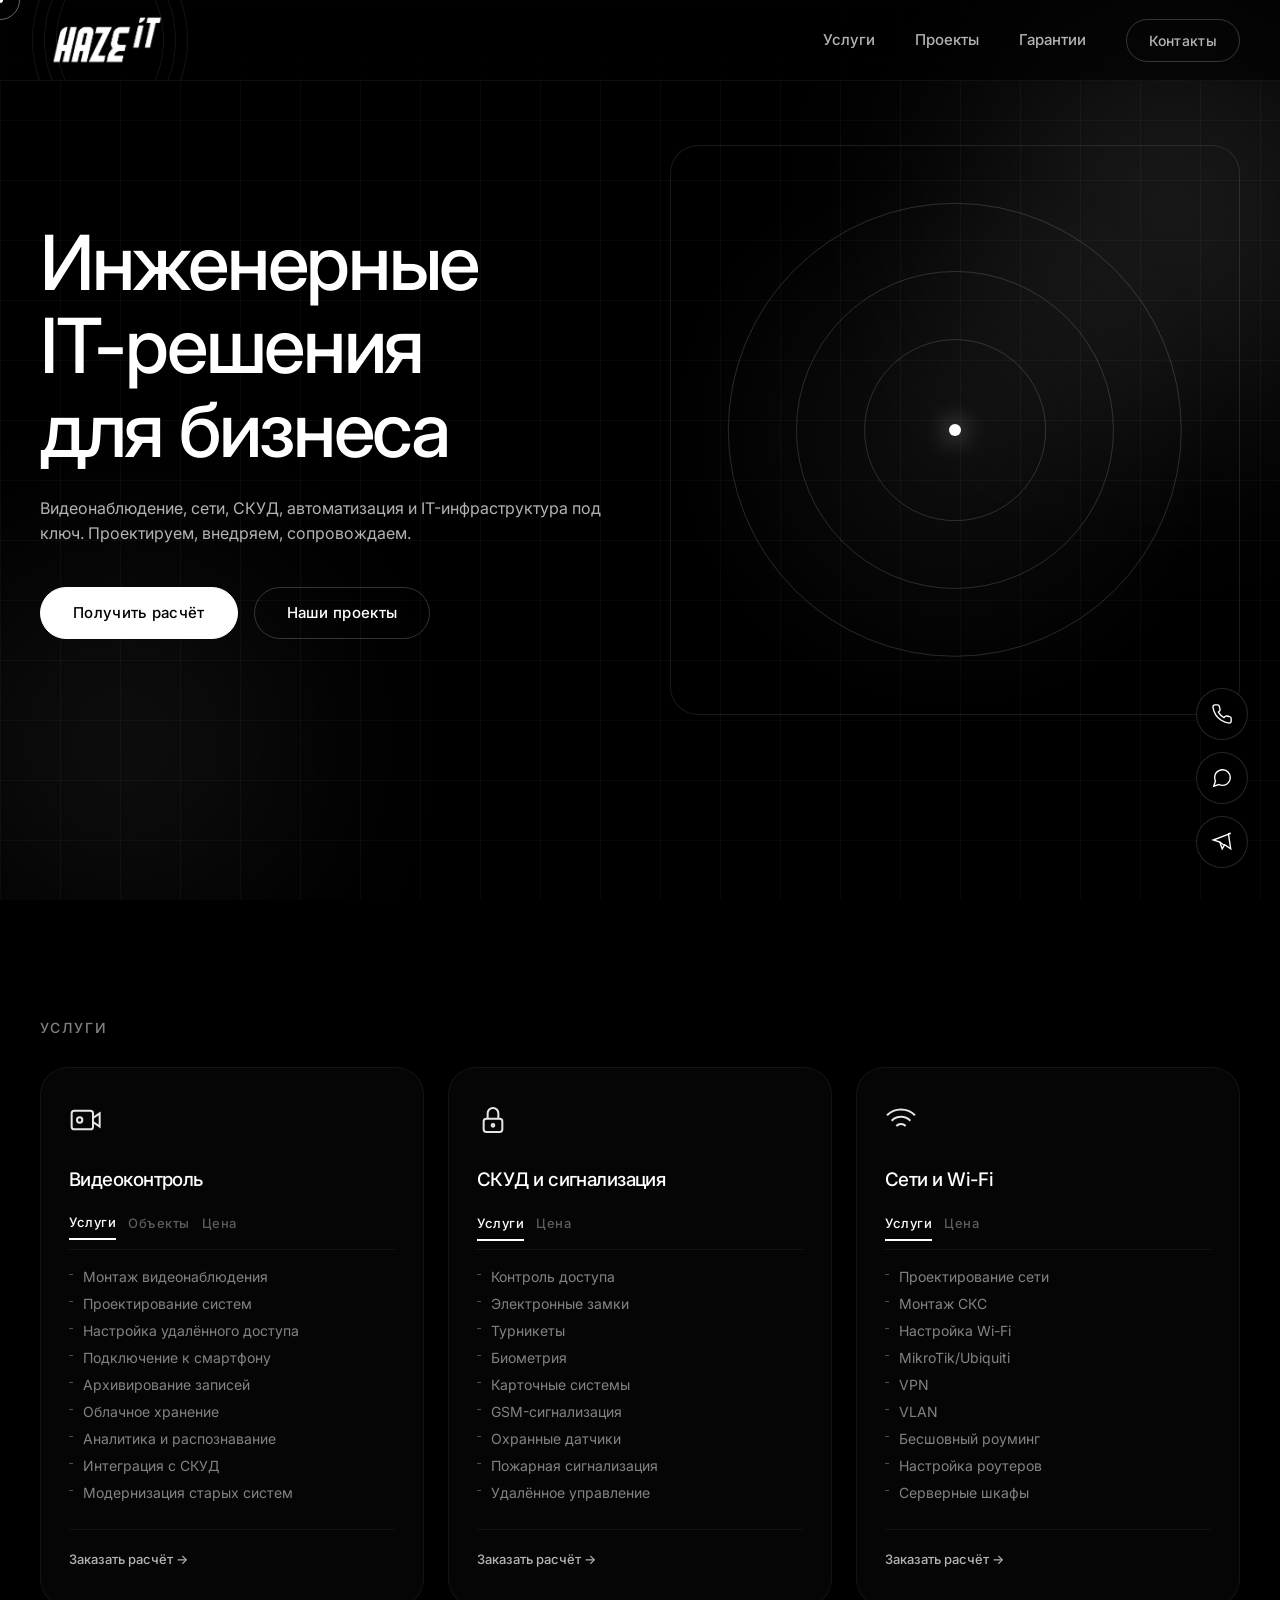
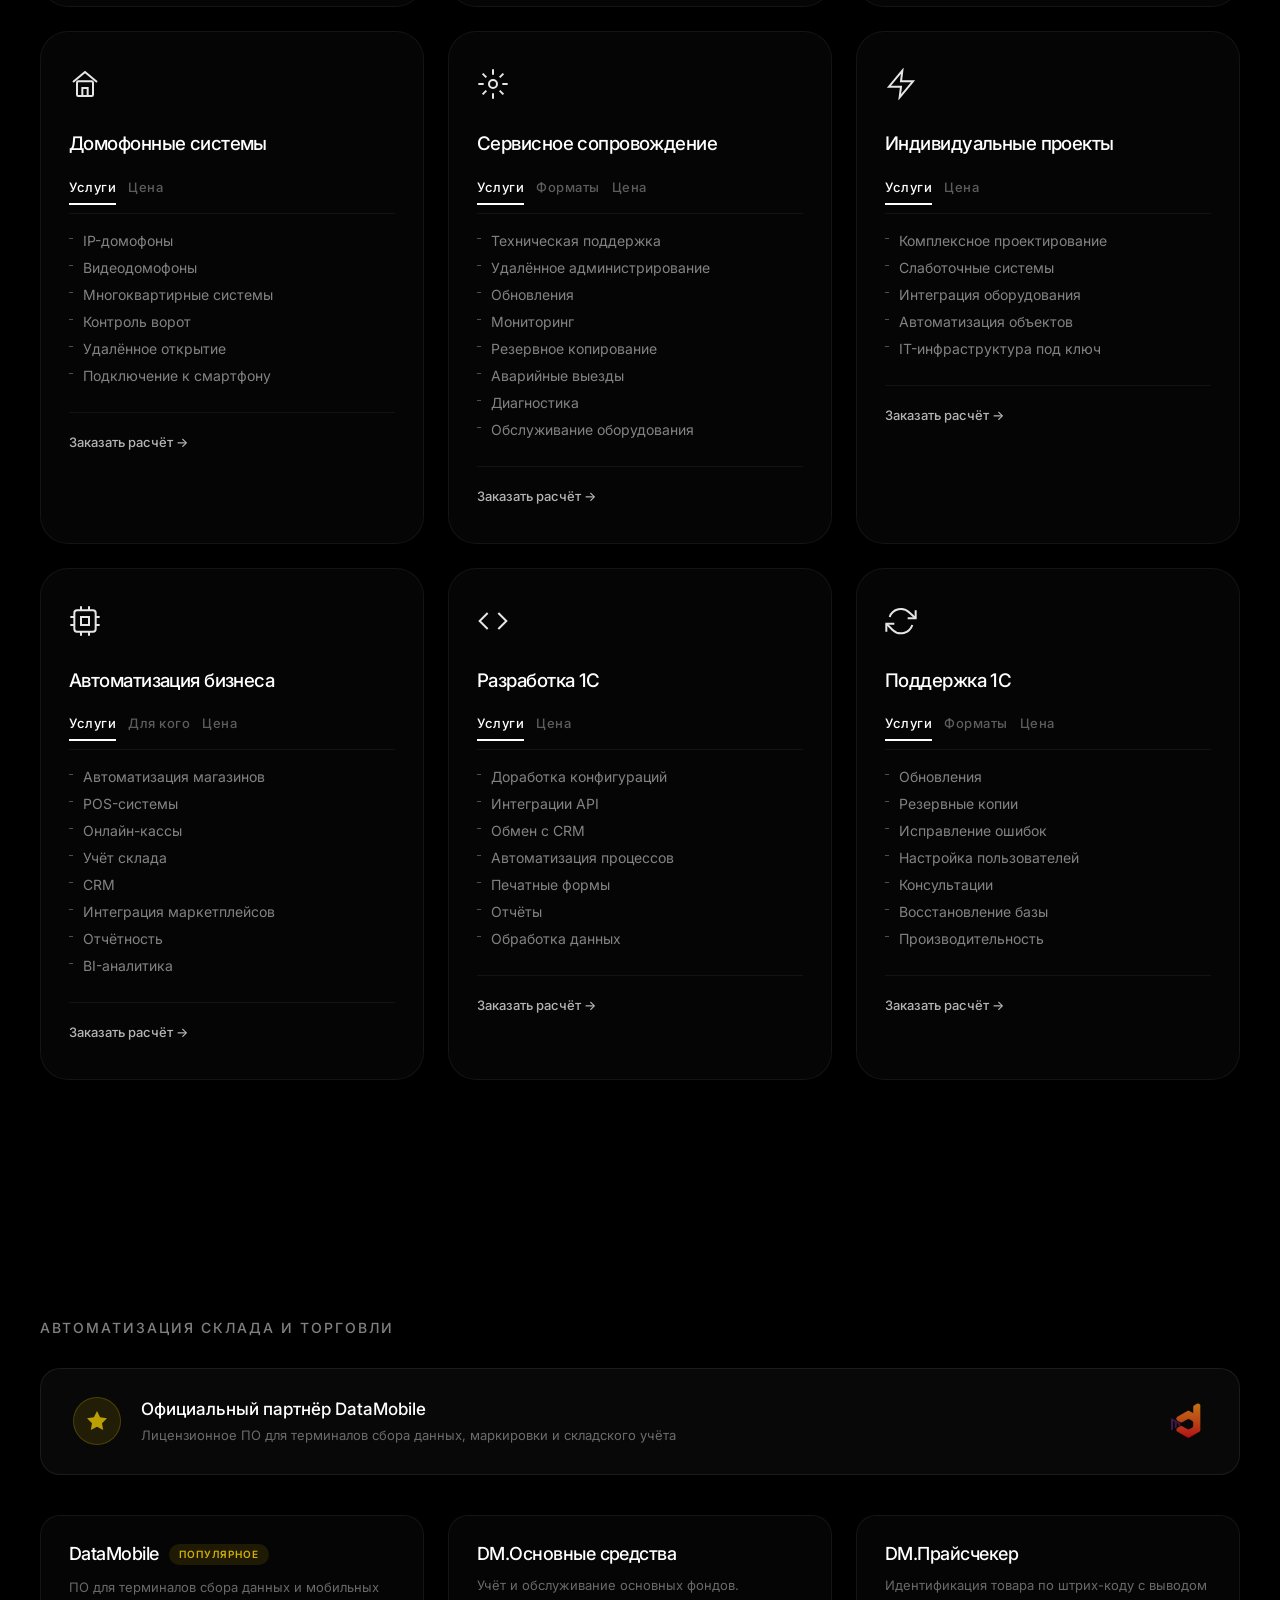
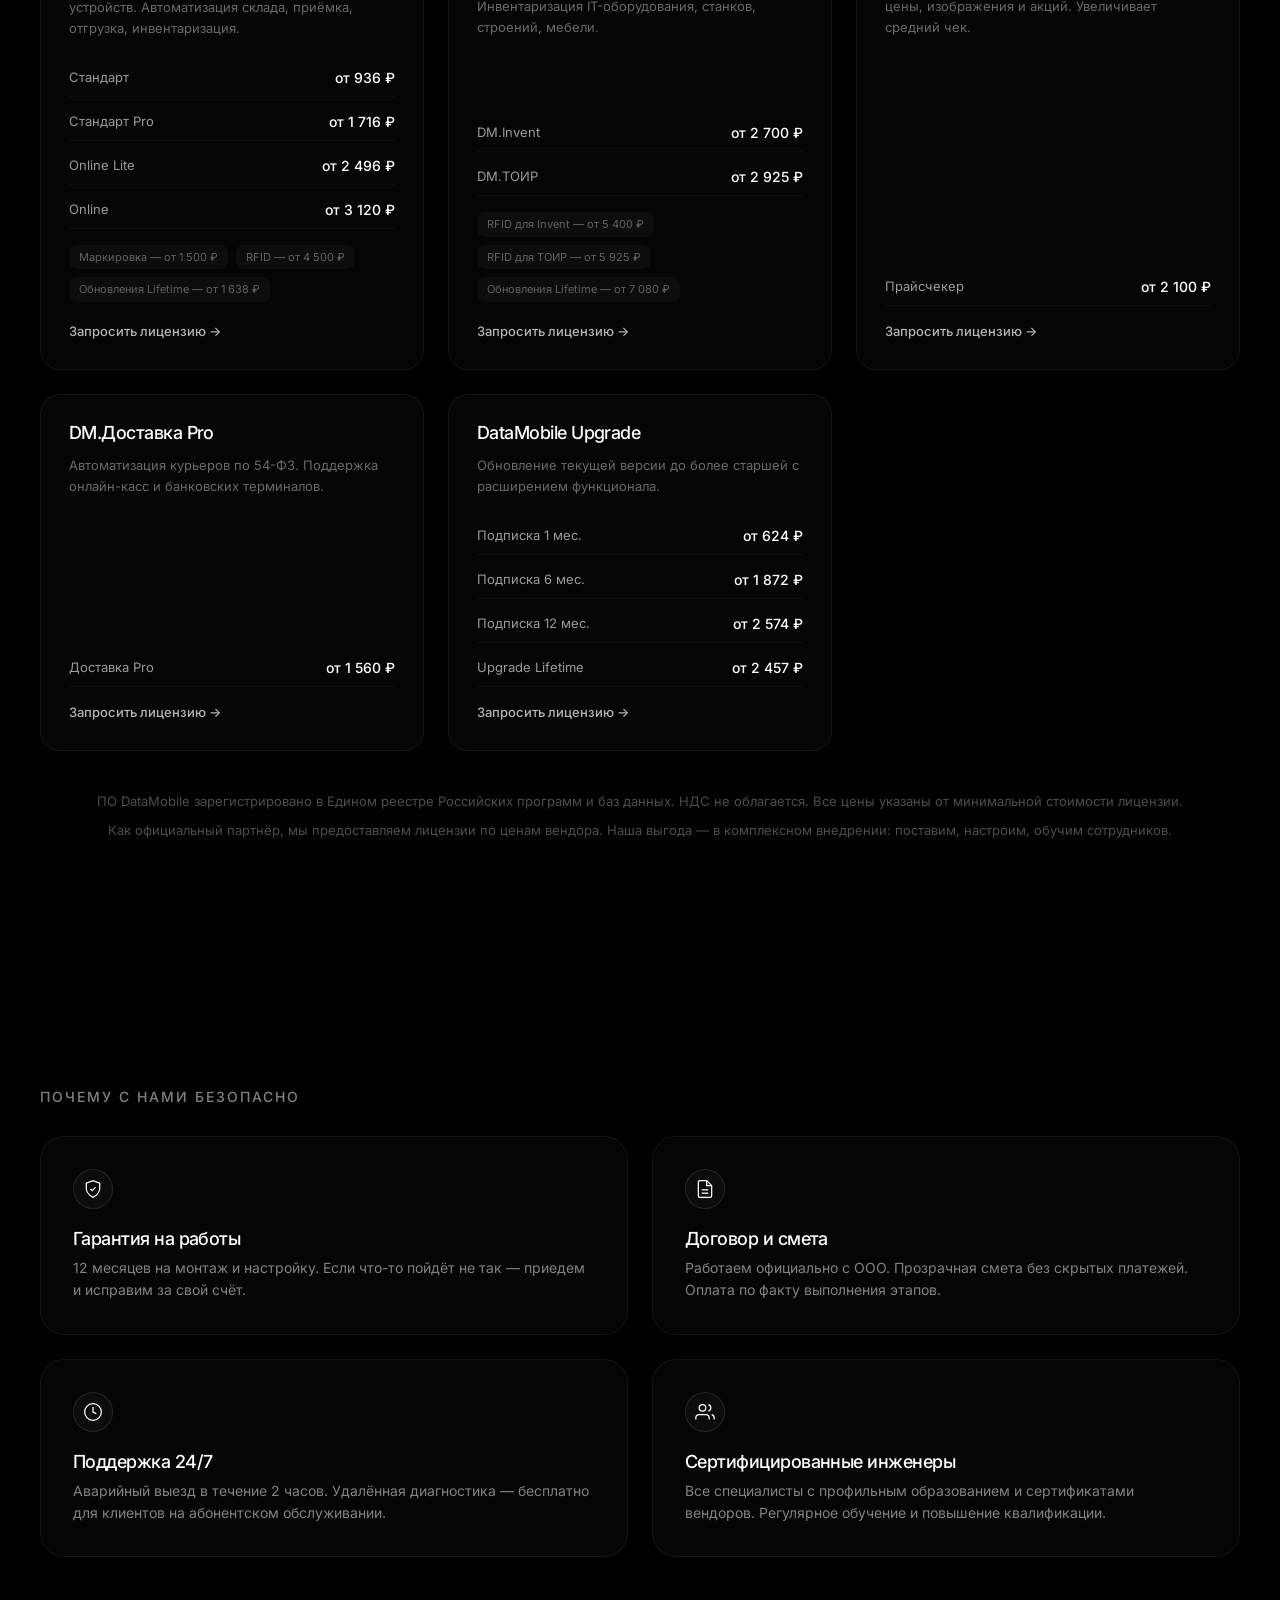
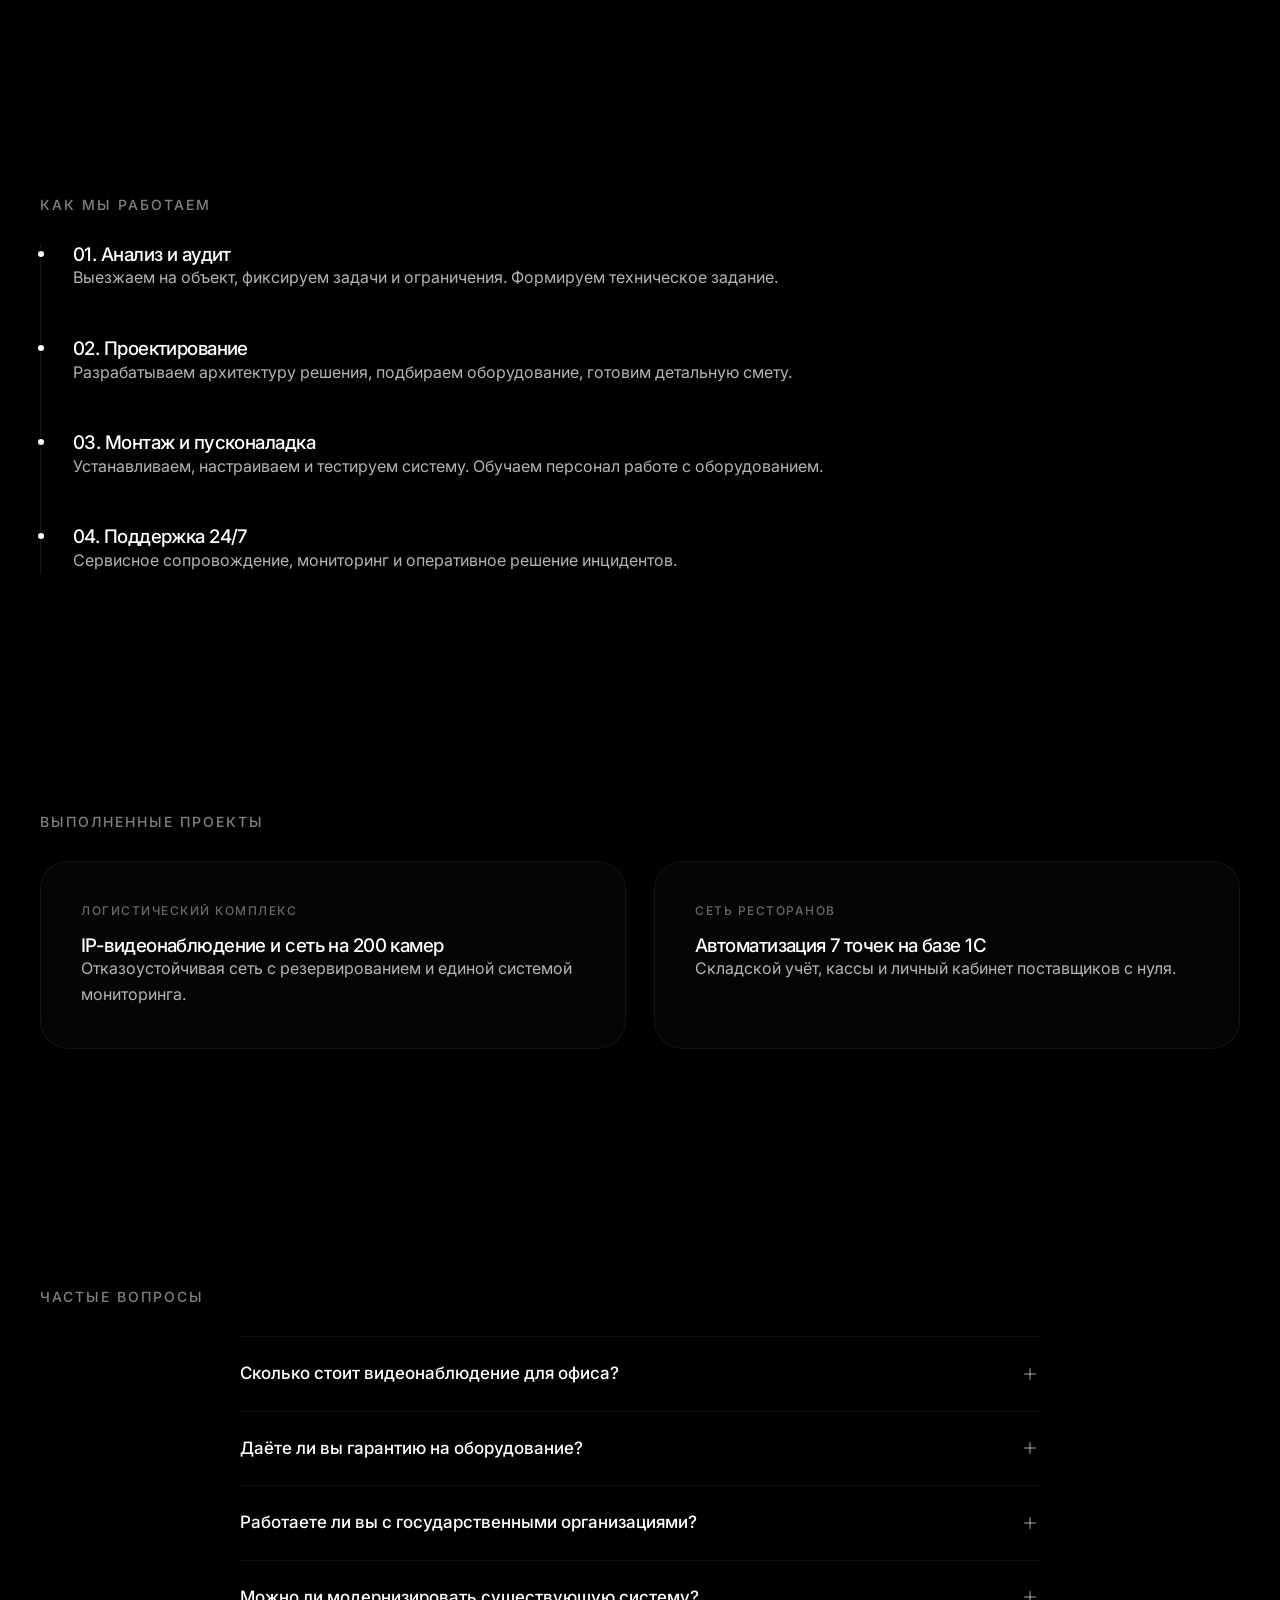
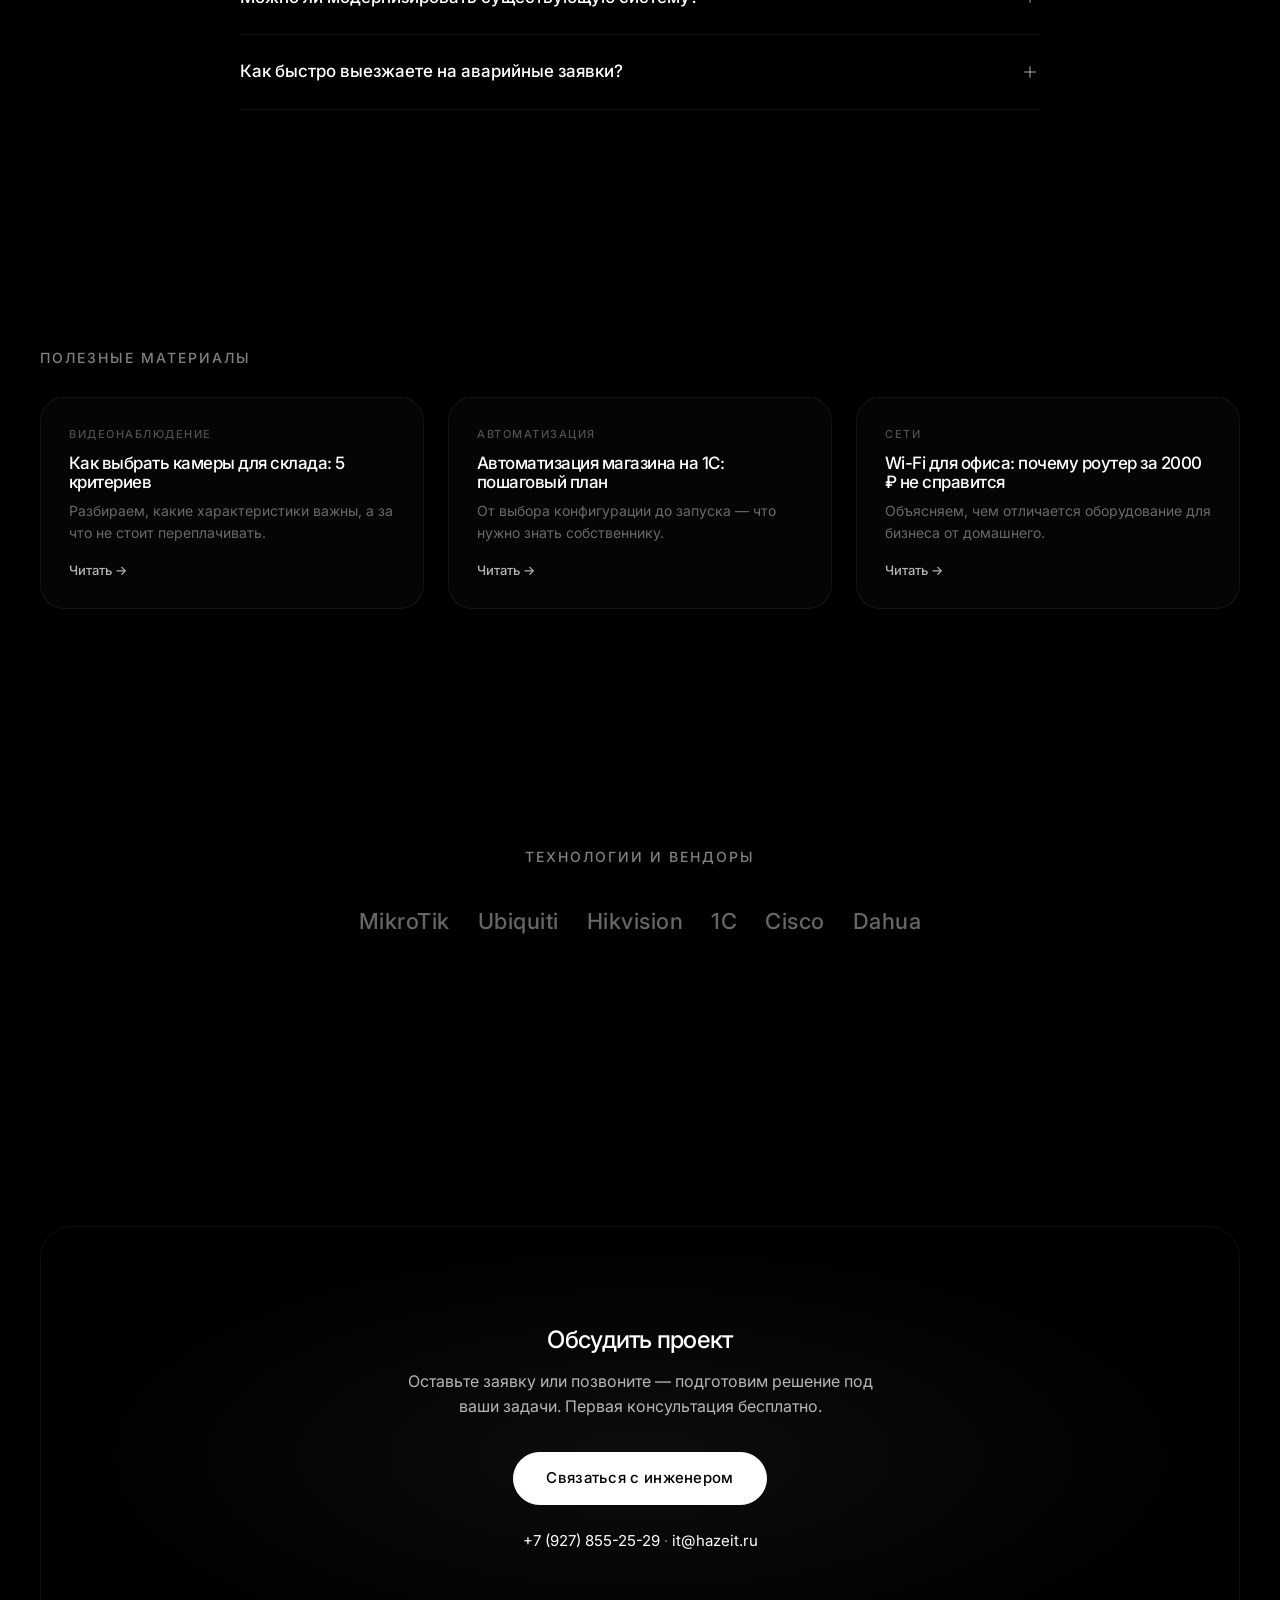
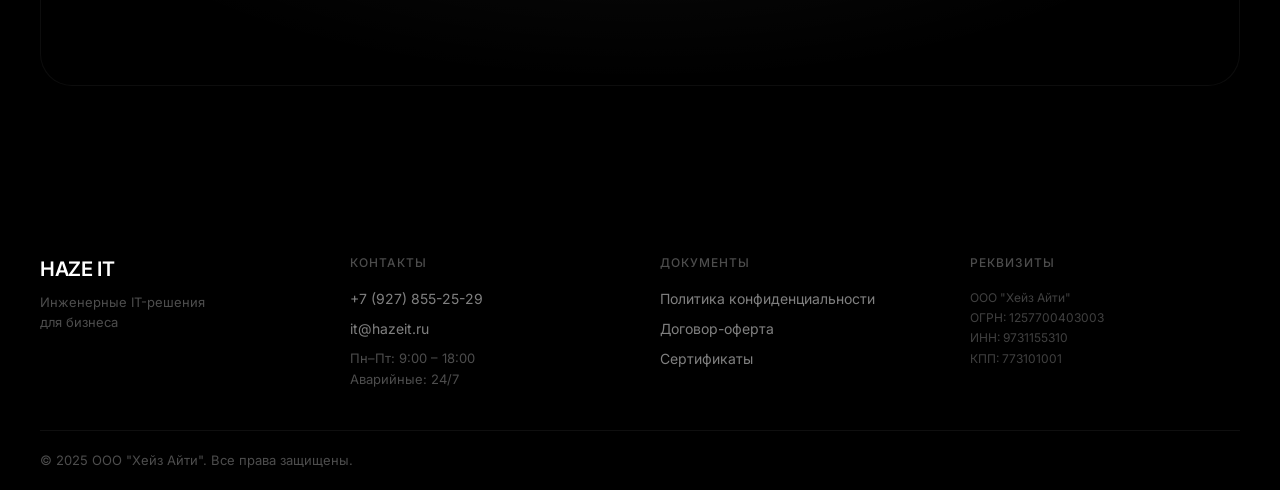
==== index.html @ 53d282c9 "Add files via upload" ====
<!DOCTYPE html>
<html lang="ru">
<head>
  <meta charset="UTF-8">
  <meta name="viewport" content="width=device-width, initial-scale=1.0, viewport-fit=cover">
  <title>HAZE IT — Инженерные IT-решения для бизнеса</title>
  <meta name="description" content="Проектирование, монтаж и обслуживание IT-инфраструктуры. Видеонаблюдение, сети, СКУД, автоматизация и 1С для бизнеса. Работаем официально с ООО.">
  
  <link rel="icon" type="image/png" href="favicon.png">
  <link rel="apple-touch-icon" href="favicon.png">
  
  <link rel="preconnect" href="https://fonts.googleapis.com">
  <link rel="preconnect" href="https://fonts.gstatic.com" crossorigin>
  <link href="https://fonts.googleapis.com/css2?family=Inter:opsz,wght@14..32,400..600&display=swap" rel="stylesheet">
  
  <link rel="stylesheet" href="css/style.css">
</head>
<body>

<div class="cursor-dot" aria-hidden="true"></div>
<div class="cursor-outline" aria-hidden="true"></div>

<div class="bg-animation" aria-hidden="true">
  <div class="bg-grid"></div>
  <div class="bg-orb bg-orb-1"></div>
  <div class="bg-orb bg-orb-2"></div>
</div>

<header class="header">
  <div class="container header-inner">
    <a href="/" class="logo-container" aria-label="HAZE IT — на главную">

        <div class="logo-ring r1"></div>
        <div class="logo-ring r2"></div>
        <div class="logo-ring r3"></div>

        <div class="logo-scan"></div>

        <img src="logo.png" alt="HAZE IT" class="logo-image">

    </a>
    
    <button class="burger-btn" id="burgerBtn" aria-label="Меню" aria-expanded="false">
      <span class="burger-line"></span>
      <span class="burger-line"></span>
      <span class="burger-line"></span>
    </button>
    
    <nav class="nav-links" id="navLinks" aria-label="Основная навигация">
      <a href="#services">Услуги</a>
      <a href="#cases">Проекты</a>
      <a href="#guarantees">Гарантии</a>
      <a href="contact.html" class="btn btn-secondary" style="padding: 10px 22px; font-size: 14px;">Контакты</a>
    </nav>
  </div>
</header>

<main>
  <!-- Hero -->
  <section class="hero">
    <div class="container hero-content">
      <div class="hero-text">
        <h1>Инженерные<br>IT-решения<br>для бизнеса</h1>
        <p>Видеонаблюдение, сети, СКУД, автоматизация и IT-инфраструктура под ключ. Проектируем, внедряем, сопровождаем.</p>
        <div class="hero-actions">
          <a href="contact.html" class="btn btn-primary">Получить расчёт</a>
          <a href="#cases" class="btn btn-secondary">Наши проекты</a>
        </div>
      </div>
      <div class="hero-visual" id="heroTarget" aria-label="Интерактивная мишень" role="button" tabindex="0">
        <div class="hero-visual-graphic">
          <div class="node-ring"></div>
          <div class="node-ring"></div>
          <div class="node-ring"></div>
          <div class="node-center" id="nodeCenter"></div>
          <div class="target-hit-ripple" id="hitRipple"></div>
        </div>
        <div class="target-combo" id="comboCounter"></div>
        <div class="particles-container" id="heroParticles"></div>
      </div>
    </div>
  </section>

  <!-- Услуги -->
  <section id="services">
    <div class="container">
      <h2 class="section-title">Услуги</h2>
      <div class="services-grid" id="servicesGrid"></div>
    </div>
  </section>

  <!-- DataMobile -->
  <section id="datamobile">
    <div class="container">
      <h2 class="section-title">Автоматизация склада и торговли</h2>
      
      <div class="partner-badge">
        <div class="partner-badge-icon">
          <svg viewBox="0 0 24 24" aria-hidden="true"><path d="M12 2l3.09 6.26L22 9.27l-5 4.87 1.18 6.88L12 17.77l-6.18 3.25L7 14.14 2 9.27l6.91-1.01L12 2z"/></svg>
        </div>
        <div class="partner-badge-text">
          <span class="partner-badge-title">Официальный партнёр DataMobile</span>
          <span class="partner-badge-subtitle">Лицензионное ПО для терминалов сбора данных, маркировки и складского учёта</span>
        </div>
        <img src="datamobile-logo.png" alt="DataMobile" class="partner-logo" onerror="this.style.display='none'">
      </div>
      
      <div class="datamobile-grid">
        <div class="dm-card">
          <div class="dm-card-header"><h3>DataMobile</h3><span class="dm-badge">Популярное</span></div>
          <p>ПО для терминалов сбора данных и мобильных устройств. Автоматизация склада, приёмка, отгрузка, инвентаризация.</p>
          <div class="dm-versions">
            <div class="dm-version"><span class="dm-version-name">Стандарт</span><span class="dm-version-price">от 936 ₽</span></div>
            <div class="dm-version"><span class="dm-version-name">Стандарт Pro</span><span class="dm-version-price">от 1 716 ₽</span></div>
            <div class="dm-version"><span class="dm-version-name">Online Lite</span><span class="dm-version-price">от 2 496 ₽</span></div>
            <div class="dm-version"><span class="dm-version-name">Online</span><span class="dm-version-price">от 3 120 ₽</span></div>
          </div>
          <div class="dm-modules">
            <span class="dm-module">Маркировка — от 1 500 ₽</span>
            <span class="dm-module">RFID — от 4 500 ₽</span>
            <span class="dm-module">Обновления Lifetime — от 1 638 ₽</span>
          </div>
          <a href="contact.html" class="dm-link">Запросить лицензию →</a>
        </div>
        
        <div class="dm-card">
          <div class="dm-card-header"><h3>DM.Основные средства</h3></div>
          <p>Учёт и обслуживание основных фондов. Инвентаризация IT-оборудования, станков, строений, мебели.</p>
          <div class="dm-versions">
            <div class="dm-version"><span class="dm-version-name">DM.Invent</span><span class="dm-version-price">от 2 700 ₽</span></div>
            <div class="dm-version"><span class="dm-version-name">DM.ТОИР</span><span class="dm-version-price">от 2 925 ₽</span></div>
          </div>
          <div class="dm-modules">
            <span class="dm-module">RFID для Invent — от 5 400 ₽</span>
            <span class="dm-module">RFID для ТОИР — от 5 925 ₽</span>
            <span class="dm-module">Обновления Lifetime — от 7 080 ₽</span>
          </div>
          <a href="contact.html" class="dm-link">Запросить лицензию →</a>
        </div>
        
        <div class="dm-card">
          <div class="dm-card-header"><h3>DM.Прайсчекер</h3></div>
          <p>Идентификация товара по штрих-коду с выводом цены, изображения и акций. Увеличивает средний чек.</p>
          <div class="dm-versions">
            <div class="dm-version"><span class="dm-version-name">Прайсчекер</span><span class="dm-version-price">от 2 100 ₽</span></div>
          </div>
          <a href="contact.html" class="dm-link">Запросить лицензию →</a>
        </div>
        
        <div class="dm-card">
          <div class="dm-card-header"><h3>DM.Доставка Pro</h3></div>
          <p>Автоматизация курьеров по 54-ФЗ. Поддержка онлайн-касс и банковских терминалов.</p>
          <div class="dm-versions">
            <div class="dm-version"><span class="dm-version-name">Доставка Pro</span><span class="dm-version-price">от 1 560 ₽</span></div>
          </div>
          <a href="contact.html" class="dm-link">Запросить лицензию →</a>
        </div>
        
        <div class="dm-card">
          <div class="dm-card-header"><h3>DataMobile Upgrade</h3></div>
          <p>Обновление текущей версии до более старшей с расширением функционала.</p>
          <div class="dm-versions">
            <div class="dm-version"><span class="dm-version-name">Подписка 1 мес.</span><span class="dm-version-price">от 624 ₽</span></div>
            <div class="dm-version"><span class="dm-version-name">Подписка 6 мес.</span><span class="dm-version-price">от 1 872 ₽</span></div>
            <div class="dm-version"><span class="dm-version-name">Подписка 12 мес.</span><span class="dm-version-price">от 2 574 ₽</span></div>
            <div class="dm-version"><span class="dm-version-name">Upgrade Lifetime</span><span class="dm-version-price">от 2 457 ₽</span></div>
          </div>
          <a href="contact.html" class="dm-link">Запросить лицензию →</a>
        </div>
      </div>
      
      <div class="dm-footer-note">
        <p>ПО DataMobile зарегистрировано в Едином реестре Российских программ и баз данных. НДС не облагается. Все цены указаны от минимальной стоимости лицензии.</p>
        <p>Как официальный партнёр, мы предоставляем лицензии по ценам вендора. Наша выгода — в комплексном внедрении: поставим, настроим, обучим сотрудников.</p>
      </div>
    </div>
  </section>

  <!-- Гарантии -->
  <section id="guarantees">
    <div class="container">
      <h2 class="section-title">Почему с нами безопасно</h2>
      <div class="guarantees-grid">
        <div class="guarantee-card">
          <div class="guarantee-icon"><svg viewBox="0 0 24 24"><path d="M12 22s8-4 8-10V5l-8-3-8 3v7c0 6 8 10 8 10z"/><polyline points="9 12 11 14 15 10"/></svg></div>
          <h3>Гарантия на работы</h3>
          <p>12 месяцев на монтаж и настройку. Если что-то пойдёт не так — приедем и исправим за свой счёт.</p>
        </div>
        <div class="guarantee-card">
          <div class="guarantee-icon"><svg viewBox="0 0 24 24"><path d="M14 2H6a2 2 0 0 0-2 2v16a2 2 0 0 0 2 2h12a2 2 0 0 0 2-2V8z"/><polyline points="14 2 14 8 20 8"/><line x1="16" y1="13" x2="8" y2="13"/><line x1="16" y1="17" x2="8" y2="17"/></svg></div>
          <h3>Договор и смета</h3>
          <p>Работаем официально с ООО. Прозрачная смета без скрытых платежей. Оплата по факту выполнения этапов.</p>
        </div>
        <div class="guarantee-card">
          <div class="guarantee-icon"><svg viewBox="0 0 24 24"><circle cx="12" cy="12" r="10"/><polyline points="12 6 12 12 16 14"/></svg></div>
          <h3>Поддержка 24/7</h3>
          <p>Аварийный выезд в течение 2 часов. Удалённая диагностика — бесплатно для клиентов на абонентском обслуживании.</p>
        </div>
        <div class="guarantee-card">
          <div class="guarantee-icon"><svg viewBox="0 0 24 24"><path d="M17 21v-2a4 4 0 0 0-4-4H5a4 4 0 0 0-4 4v2"/><circle cx="9" cy="7" r="4"/><path d="M23 21v-2a4 4 0 0 0-3-3.87"/><path d="M16 3.13a4 4 0 0 1 0 7.75"/></svg></div>
          <h3>Сертифицированные инженеры</h3>
          <p>Все специалисты с профильным образованием и сертификатами вендоров. Регулярное обучение и повышение квалификации.</p>
        </div>
      </div>
    </div>
  </section>

  <!-- Процесс -->
  <section id="process">
    <div class="container">
      <h2 class="section-title">Как мы работаем</h2>
      <div class="timeline">
        <div class="timeline-item"><h3>01. Анализ и аудит</h3><p>Выезжаем на объект, фиксируем задачи и ограничения. Формируем техническое задание.</p></div>
        <div class="timeline-item"><h3>02. Проектирование</h3><p>Разрабатываем архитектуру решения, подбираем оборудование, готовим детальную смету.</p></div>
        <div class="timeline-item"><h3>03. Монтаж и пусконаладка</h3><p>Устанавливаем, настраиваем и тестируем систему. Обучаем персонал работе с оборудованием.</p></div>
        <div class="timeline-item"><h3>04. Поддержка 24/7</h3><p>Сервисное сопровождение, мониторинг и оперативное решение инцидентов.</p></div>
      </div>
    </div>
  </section>

  <!-- Кейсы -->
  <section id="cases">
    <div class="container">
      <h2 class="section-title">Выполненные проекты</h2>
      <div class="cases-grid">
        <article class="case-card"><span class="case-tag">Логистический комплекс</span><h3>IP-видеонаблюдение и сеть на 200 камер</h3><p>Отказоустойчивая сеть с резервированием и единой системой мониторинга.</p></article>
        <article class="case-card"><span class="case-tag">Сеть ресторанов</span><h3>Автоматизация 7 точек на базе 1С</h3><p>Складской учёт, кассы и личный кабинет поставщиков с нуля.</p></article>
      </div>
    </div>
  </section>

  <!-- FAQ -->
  <section id="faq">
    <div class="container">
      <h2 class="section-title">Частые вопросы</h2>
      <div class="faq-list">
        <details class="faq-item"><summary>Сколько стоит видеонаблюдение для офиса?<svg class="faq-arrow" viewBox="0 0 24 24"><line x1="12" y1="5" x2="12" y2="19"/><line x1="5" y1="12" x2="19" y2="12"/></svg></summary><div class="faq-answer">Стоимость зависит от количества камер, типа оборудования и сложности монтажа. Базовый комплект на 4 камеры — от 35 000 ₽ под ключ. Точную смету готовим после бесплатного выезда инженера на объект.</div></details>
        <details class="faq-item"><summary>Даёте ли вы гарантию на оборудование?<svg class="faq-arrow" viewBox="0 0 24 24"><line x1="12" y1="5" x2="12" y2="19"/><line x1="5" y1="12" x2="19" y2="12"/></svg></summary><div class="faq-answer">Да, на всё оборудование действует официальная гарантия производителя (от 1 до 3 лет). На монтажные работы — наша гарантия 12 месяцев.</div></details>
        <details class="faq-item"><summary>Работаете ли вы с государственными организациями?<svg class="faq-arrow" viewBox="0 0 24 24"><line x1="12" y1="5" x2="12" y2="19"/><line x1="5" y1="12" x2="19" y2="12"/></svg></summary><div class="faq-answer">Да, у нас есть опыт работы с бюджетными организациями. Участвуем в тендерах и готовим документацию по 44-ФЗ и 223-ФЗ.</div></details>
        <details class="faq-item"><summary>Можно ли модернизировать существующую систему?<svg class="faq-arrow" viewBox="0 0 24 24"><line x1="12" y1="5" x2="12" y2="19"/><line x1="5" y1="12" x2="19" y2="12"/></svg></summary><div class="faq-answer">Да, мы часто модернизируем существующие системы: заменяем устаревшее оборудование, расширяем покрытие Wi-Fi, добавляем новые камеры к уже работающей системе.</div></details>
        <details class="faq-item"><summary>Как быстро выезжаете на аварийные заявки?<svg class="faq-arrow" viewBox="0 0 24 24"><line x1="12" y1="5" x2="12" y2="19"/><line x1="5" y1="12" x2="19" y2="12"/></svg></summary><div class="faq-answer">Для клиентов на абонентском обслуживании — выезд в течение 2 часов по Москве и области. Удалённая диагностика — в течение 30 минут после обращения.</div></details>
      </div>
    </div>
  </section>

  <!-- Блог -->
  <section id="blog">
    <div class="container">
      <h2 class="section-title">Полезные материалы</h2>
      <div class="blog-grid">
        <article class="blog-card"><span class="blog-tag">Видеонаблюдение</span><h3>Как выбрать камеры для склада: 5 критериев</h3><p>Разбираем, какие характеристики важны, а за что не стоит переплачивать.</p><a href="#">Читать →</a></article>
        <article class="blog-card"><span class="blog-tag">Автоматизация</span><h3>Автоматизация магазина на 1С: пошаговый план</h3><p>От выбора конфигурации до запуска — что нужно знать собственнику.</p><a href="#">Читать →</a></article>
        <article class="blog-card"><span class="blog-tag">Сети</span><h3>Wi-Fi для офиса: почему роутер за 2000 ₽ не справится</h3><p>Объясняем, чем отличается оборудование для бизнеса от домашнего.</p><a href="#">Читать →</a></article>
      </div>
    </div>
  </section>

  <!-- Технологии -->
  <section id="tech">
    <div class="container">
      <h2 class="section-title" style="text-align: center;">Технологии и вендоры</h2>
      <div class="tech-list">
        <span class="tech-item">MikroTik</span><span class="tech-item">Ubiquiti</span><span class="tech-item">Hikvision</span>
        <span class="tech-item">1С</span><span class="tech-item">Cisco</span><span class="tech-item">Dahua</span>
      </div>
    </div>
  </section>

  <!-- CTA -->
  <section id="contact">
    <div class="container">
      <div class="cta-section">
        <h2>Обсудить проект</h2>
        <p>Оставьте заявку или позвоните — подготовим решение под ваши задачи. Первая консультация бесплатно.</p>
        <a href="contact.html" class="btn btn-primary">Связаться с инженером</a>
        <p class="contact-info">
          <a href="tel:+79278552529">+7 (927) 855-25-29</a> · 
          <a href="mailto:it@hazeit.ru">it@hazeit.ru</a>
        </p>
      </div>
    </div>
  </section>
</main>

<footer>
  <div class="container">
    <div class="footer-grid">
      <div class="footer-col">
        <span class="footer-logo">HAZE IT</span>
        <p style="font-size:13px;color:rgba(255,255,255,0.3);">Инженерные IT-решения<br>для бизнеса</p>
      </div>
      <div class="footer-col">
        <h4>Контакты</h4>
        <a href="tel:+79278552529">+7 (927) 855-25-29</a>
        <a href="mailto:it@hazeit.ru">it@hazeit.ru</a>
        <p style="font-size:13px;color:rgba(255,255,255,0.3);">Пн–Пт: 9:00 – 18:00<br>Аварийные: 24/7</p>
      </div>
      <div class="footer-col">
        <h4>Документы</h4>
        <a href="privacy-policy.html">Политика конфиденциальности</a>
        <a href="#">Договор-оферта</a>
        <a href="#">Сертификаты</a>
      </div>
      <div class="footer-col">
        <h4>Реквизиты</h4>
        <p style="font-size:12px;color:rgba(255,255,255,0.25);line-height:1.7;">
          ООО "Хейз Айти"<br>ОГРН: 1257700403003<br>ИНН: 9731155310<br>КПП: 773101001
        </p>
      </div>
    </div>
    <div class="footer-bottom"><span>© 2025 ООО "Хейз Айти". Все права защищены.</span></div>
  </div>
</footer>

<!-- Плавающие кнопки -->
<div class="floating-actions">
  <a href="tel:+79278552529" class="floating-btn" aria-label="Позвонить">
    <svg viewBox="0 0 24 24"><path d="M22 16.92v3a2 2 0 0 1-2.18 2 19.79 19.79 0 0 1-8.63-3.07 19.5 19.5 0 0 1-6-6 19.79 19.79 0 0 1-3.07-8.67A2 2 0 0 1 4.11 2h3a2 2 0 0 1 2 1.72 12.84 12.84 0 0 0 .7 2.81 2 2 0 0 1-.45 2.11L8.09 9.91a16 16 0 0 0 6 6l1.27-1.27a2 2 0 0 1 2.11-.45 12.84 12.84 0 0 0 2.81.7A2 2 0 0 1 22 16.92z"/></svg>
    <span class="floating-label">Позвонить</span>
  </a>
  <a href="https://wa.me/79278552529" class="floating-btn" aria-label="WhatsApp" target="_blank" rel="noopener">
    <svg viewBox="0 0 24 24"><path d="M21 11.5a8.38 8.38 0 0 1-.9 3.8 8.5 8.5 0 0 1-7.6 4.7 8.38 8.38 0 0 1-3.8-.9L3 21l1.9-5.7a8.38 8.38 0 0 1-.9-3.8 8.5 8.5 0 0 1 4.7-7.6 8.38 8.38 0 0 1 3.8-.9h.5a8.48 8.48 0 0 1 8 8v.5z"/></svg>
    <span class="floating-label">WhatsApp</span>
  </a>
  <a href="https://t.me/hazeit" class="floating-btn" aria-label="Telegram" target="_blank" rel="noopener">
    <svg viewBox="0 0 24 24"><path d="M21.5 2.5L2.5 9.8l7.1 2.2 2.6 7.5 2.7-4.5 6.6 4.5-2.5-16.5z"/><path d="M9.6 12l4.5 3.5"/></svg>
    <span class="floating-label">Telegram</span>
  </a>
</div>

<!-- СКРИПТЫ -->
<!-- Сначала загружаем данные, потом запускаем services.js -->
<script>
// Глобальные данные для услуг
window.servicesData = null;

// Загружаем JSON
fetch('data/services.json')
  .then(function(response) { return response.json(); })
  .then(function(data) { 
    window.servicesData = data;
    // После загрузки данных запускаем services.js
    var script = document.createElement('script');
    script.src = 'js/services.js';
    document.body.appendChild(script);
  })
  .catch(function(error) {
    console.error('Ошибка загрузки услуг:', error);
    // Всё равно запускаем services.js, он покажет ошибку
    var script = document.createElement('script');
    script.src = 'js/services.js';
    document.body.appendChild(script);
  });
</script>

<script src="js/services.js"></script>
<script src="js/cursor.js"></script>
<script src="js/target.js"></script>

<script>
(function() {
  // Индикатор прогресса скролла
  window.addEventListener('scroll', function() {
    var scrollTop = window.scrollY;
    var docHeight = document.documentElement.scrollHeight - window.innerHeight;
    var progress = (scrollTop / docHeight) * 100;
    document.body.style.setProperty('--scroll-progress', progress + '%');
  });
  
  // Бургер-меню
  var burgerBtn = document.getElementById('burgerBtn');
  var navLinks = document.getElementById('navLinks');
  
  if (burgerBtn && navLinks) {
    burgerBtn.addEventListener('click', function() {
      var expanded = navLinks.classList.toggle('active');
      burgerBtn.setAttribute('aria-expanded', expanded);
    });
    
    navLinks.querySelectorAll('a').forEach(function(link) {
      link.addEventListener('click', function() {
        navLinks.classList.remove('active');
        burgerBtn.setAttribute('aria-expanded', 'false');
      });
    });
  }
})();
</script>

</body>
</html>
---- css/style.css ----
*, *::before, *::after { margin: 0; padding: 0; box-sizing: border-box; }

:root {
  --color-bg: #000000;
  --color-surface: rgba(255, 255, 255, 0.02);
  --color-border: rgba(255, 255, 255, 0.06);
  --color-border-hover: rgba(255, 255, 255, 0.25);
  --color-text: #ffffff;
  --color-text-secondary: rgba(255, 255, 255, 0.7);
  --color-text-muted: rgba(255, 255, 255, 0.5);
  --color-text-dim: rgba(255, 255, 255, 0.35);
  --spacing-xs: 4px; --spacing-sm: 8px; --spacing-md: 16px;
  --spacing-lg: 24px; --spacing-xl: 32px; --spacing-2xl: 48px; --spacing-3xl: 64px;
  --radius-lg: 28px; --radius-full: 50px;
  --transition-fast: 0.2s ease;
  --transition-smooth: 0.3s cubic-bezier(0.25, 0.8, 0.25, 1.2);
}

html { scroll-behavior: smooth; }

body {
  background-color: var(--color-bg); color: var(--color-text);
  font-family: 'Inter', -apple-system, BlinkMacSystemFont, sans-serif;
  line-height: 1.5; -webkit-font-smoothing: antialiased; overflow-x: hidden;
  text-rendering: optimizeLegibility;
}

/* Кастомный курсор - только для точных pointing устройств */
@media (pointer: fine) {
  body { cursor: none; }
  a, button, .btn, .service-card, .tab-btn, .case-card, .tech-item, .blog-card, .guarantee-card, .faq-item summary, .floating-btn { cursor: none; }
}

.cursor-dot, .cursor-outline { 
  pointer-events: none; position: fixed; top: 0; left: 0; z-index: 9999; 
  border-radius: 50%; transform: translate(-50%, -50%); 
  transition: opacity 0.15s ease, transform 0.05s linear;
  will-change: transform;
}
.cursor-dot { width: 6px; height: 6px; background-color: var(--color-text); }
.cursor-outline { 
  width: 40px; height: 40px; border: 1px solid rgba(255,255,255,0.4); 
  transition: width 0.25s ease, height 0.25s ease, border-color 0.25s ease;
  will-change: width, height;
}
.cursor-outline.hover { width: 60px; height: 60px; border-color: rgba(255,255,255,0.8); background-color: rgba(255,255,255,0.05); }

.container { max-width: 1280px; margin: 0 auto; padding: 0 40px; position: relative; z-index: 2; }
h1, h2, h3 { font-weight: 500; letter-spacing: -0.03em; line-height: 1.1; }
h1 { font-size: clamp(48px, 7vw, 76px); margin-bottom: var(--spacing-lg); }
.section-title { font-size: 14px; font-weight: 500; letter-spacing: 2px; text-transform: uppercase; color: var(--color-text-muted); margin-bottom: var(--spacing-xl); }
p { color: var(--color-text-secondary); font-size: 16px; font-weight: 400; line-height: 1.6; }
.btn { display: inline-block; padding: 14px 32px; border-radius: var(--radius-full); font-size: 15px; font-weight: 500; letter-spacing: 0.3px; text-decoration: none; transition: all var(--transition-fast); border: 1px solid transparent; }
.btn-primary { background-color: var(--color-text); color: var(--color-bg); border-color: var(--color-text); }
.btn-primary:hover { background-color: #e0e0e0; border-color: #e0e0e0; box-shadow: 0 0 25px rgba(255,255,255,0.3); }
.btn-secondary { background-color: transparent; color: var(--color-text); border-color: rgba(255,255,255,0.2); }
.btn-secondary:hover { background-color: rgba(255,255,255,0.05); border-color: rgba(255,255,255,0.5); }

/* Skeleton Loader */
.skeleton-loader {
  background: linear-gradient(90deg, rgba(255,255,255,0.02) 25%, rgba(255,255,255,0.05) 50%, rgba(255,255,255,0.02) 75%);
  background-size: 200% 100%;
  animation: skeletonLoading 1.5s infinite;
}
@keyframes skeletonLoading {
  0% { background-position: 200% 0; }
  100% { background-position: -200% 0; }
}

/* Фон */
.bg-animation { position: fixed; top: 0; left: 0; width: 100vw; height: 100vh; z-index: 0; overflow: hidden; }
.bg-grid { position: absolute; top: 0; left: 0; width: 100%; height: 100%; background-image: linear-gradient(rgba(255,255,255,0.03) 1px, transparent 1px), linear-gradient(90deg, rgba(255,255,255,0.03) 1px, transparent 1px); background-size: 60px 60px; animation: gridMove 80s linear infinite; }
@keyframes gridMove { 0% { transform: translate(0, 0); } 100% { transform: translate(60px, 60px); } }
.bg-orb { position: absolute; border-radius: 50%; filter: blur(100px); opacity: 0.15; animation: orbFloat 20s ease-in-out infinite; }
.bg-orb-1 { width: 600px; height: 600px; background: radial-gradient(circle, #ffffff 0%, transparent 70%); top: -10%; right: -15%; }
.bg-orb-2 { width: 500px; height: 500px; background: radial-gradient(circle, #a0a0a0 0%, transparent 70%); bottom: -10%; left: -10%; animation-delay: -10s; animation-duration: 25s; }
@keyframes orbFloat { 0%, 100% { transform: translate(0, 0) scale(1); } 25% { transform: translate(5%, -3%) scale(1.05); } 50% { transform: translate(-3%, 5%) scale(0.95); } 75% { transform: translate(-5%, -5%) scale(1.02); } }

/* Хедер */
.header { position: fixed; top: 0; left: 0; width: 100%; z-index: 100; background-color: rgba(0,0,0,0.6); backdrop-filter: blur(25px); -webkit-backdrop-filter: blur(25px); border-bottom: 1px solid var(--color-border); }
.header-inner { display: flex; justify-content: space-between; align-items: center; height: 80px; }
.logo-container { display: flex; align-items: center; gap: 12px; text-decoration: none; }
.logo-image { height: 48px; width: auto; display: block; transition: opacity 0.2s; }
.logo-image:hover { opacity: 0.8; }
.nav-links { display: flex; align-items: center; gap: 40px; }
.nav-links a { color: var(--color-text-secondary); text-decoration: none; font-size: 15px; font-weight: 500; transition: color var(--transition-fast); }
.nav-links a:hover { color: var(--color-text); }
section { padding: 120px 0; }

/* Бургер-меню для мобильных */
.burger-btn {
  display: none;
  background: none;
  border: none;
  cursor: pointer;
  padding: 10px;
  z-index: 101;
}
.burger-line {
  display: block;
  width: 24px;
  height: 2px;
  background-color: var(--color-text);
  margin: 5px 0;
  transition: 0.3s;
}

@media (max-width: 768px) {
  .burger-btn { display: block; }
  .nav-links {
    position: fixed;
    top: 0;
    right: -100%;
    width: 80%;
    max-width: 300px;
    height: 100vh;
    background: rgba(0,0,0,0.95);
    backdrop-filter: blur(20px);
    flex-direction: column;
    justify-content: center;
    gap: 30px;
    transition: right 0.3s ease;
    z-index: 100;
  }
  .nav-links.active { right: 0; }
  .nav-links a { font-size: 18px; }
}

/* Hero */
.hero { display: flex; align-items: center; min-height: 100vh; padding-top: 80px; }
.hero-content { display: grid; grid-template-columns: 1fr 1fr; gap: 60px; align-items: center; }
.hero-visual { aspect-ratio: 1/1; background: radial-gradient(circle at center, rgba(255,255,255,0.06) 0%, transparent 70%); border-radius: var(--radius-lg); border: 1px solid rgba(255,255,255,0.1); display: flex; align-items: center; justify-content: center; overflow: hidden; cursor: crosshair; position: relative; }
.hero-visual-graphic { width: 80%; height: 80%; position: relative; }
.node-ring { position: absolute; top: 50%; left: 50%; transform: translate(-50%, -50%); border-radius: 50%; border: 1px solid rgba(255,255,255,0.15); animation: rotate 20s linear infinite; }
.node-ring:nth-child(1) { width: 100%; height: 100%; animation-duration: 30s; }
.node-ring:nth-child(2) { width: 70%; height: 70%; animation-duration: 25s; animation-direction: reverse; }
.node-ring:nth-child(3) { width: 40%; height: 40%; animation-duration: 20s; }
.node-center { position: absolute; top: 50%; left: 50%; transform: translate(-50%, -50%); width: 12px; height: 12px; background: var(--color-text); border-radius: 50%; box-shadow: 0 0 25px rgba(255,255,255,0.8); transition: transform 0.15s ease, box-shadow 0.15s ease, width 0.15s ease, height 0.15s ease; }
.node-center.hit { width: 20px; height: 20px; box-shadow: 0 0 40px rgba(255,255,255,1), 0 0 80px rgba(255,255,255,0.6); animation: nodePulse 0.3s ease; }
@keyframes nodePulse { 0% { transform: translate(-50%, -50%) scale(1); } 40% { transform: translate(-50%, -50%) scale(1.8); } 100% { transform: translate(-50%, -50%) scale(1); } }
.target-hit-ripple { position: absolute; top: 50%; left: 50%; transform: translate(-50%, -50%); width: 0; height: 0; border-radius: 50%; border: 2px solid rgba(255,255,255,0.6); opacity: 0; pointer-events: none; }
.target-hit-ripple.expand { animation: rippleExpand 0.6s ease-out forwards; }
@keyframes rippleExpand { 0% { width: 20px; height: 20px; opacity: 1; } 100% { width: 400px; height: 400px; opacity: 0; } }
.target-combo { position: absolute; top: 40%; left: 50%; transform: translate(-50%, -50%); font-size: 14px; font-weight: 600; letter-spacing: 2px; color: rgba(255,255,255,0.9); opacity: 0; pointer-events: none; text-shadow: 0 0 20px rgba(255,255,255,0.5); }
.target-combo.show { animation: comboFloat 1.5s ease-out forwards; }
@keyframes comboFloat { 0% { opacity: 1; transform: translate(-50%, -50%) scale(1); } 50% { opacity: 1; transform: translate(-50%, -70%) scale(1.3); } 100% { opacity: 0; transform: translate(-50%, -100%) scale(1.5); } }
.node-ring.shake { animation: ringShake 0.4s ease !important; }
@keyframes ringShake { 0%, 100% { transform: translate(-50%, -50%) rotate(0deg); } 25% { transform: translate(-50%, -50%) rotate(5deg); } 75% { transform: translate(-50%, -50%) rotate(-5deg); } }
#heroParticles { position: absolute; top: 0; left: 0; width: 100%; height: 100%; pointer-events: none; z-index: 5; }
#heroParticles .particle { position: absolute; width: 2px; height: 2px; background-color: #ffffff; border-radius: 50%; animation: particleFly 0.7s ease-out forwards; }
@keyframes particleFly { 0% { opacity: 1; transform: translate(0, 0) scale(1); } 100% { opacity: 0; transform: translate(var(--dx), var(--dy)) scale(0); } }
@keyframes rotate { from { transform: translate(-50%, -50%) rotate(0deg); } to { transform: translate(-50%, -50%) rotate(360deg); } }
.hero-actions { display: flex; gap: var(--spacing-md); margin-top: 40px; }

/* Услуги */
.services-grid { display: grid; grid-template-columns: repeat(3, 1fr); gap: var(--spacing-lg); }
.services-grid .skeleton-card {
  background: rgba(255,255,255,0.02);
  border: 1px solid rgba(255,255,255,0.06);
  border-radius: var(--radius-lg);
  padding: 36px 28px;
  min-height: 400px;
}
.service-card { background-color: var(--color-surface); border: 1px solid var(--color-border); border-radius: var(--radius-lg); padding: 36px 28px; transition: all var(--transition-smooth); display: flex; flex-direction: column; position: relative; overflow: hidden; backdrop-filter: blur(10px); opacity: 0; transform: translateY(20px); }
.service-card.visible { opacity: 1; transform: translateY(0); }
.service-card::before { content: ''; position: absolute; top: 0; left: 0; width: 100%; height: 100%; background: radial-gradient(circle at 50% 0%, rgba(255,255,255,0.06) 0%, transparent 70%); opacity: 0; transition: opacity 0.4s ease; }
.service-card:hover { transform: translateY(-8px); border-color: var(--color-border-hover); box-shadow: 0 30px 50px -20px rgba(0,0,0,0.7), 0 0 30px 0 rgba(255,255,255,0.05); background-color: rgba(255,255,255,0.04); }
.service-card:hover::before { opacity: 1; }
.service-icon { margin-bottom: 28px; opacity: 0.9; }
.service-icon svg { width: 32px; height: 32px; stroke: var(--color-text); fill: none; stroke-width: 1.5; }
.tabs { display: flex; gap: 12px; margin: var(--spacing-lg) 0 var(--spacing-md); border-bottom: 1px solid var(--color-border); padding-bottom: var(--spacing-sm); flex-wrap: wrap; position: relative; z-index: 2; }
.tab-btn { background: none; border: none; color: var(--color-text-dim); font-size: 13px; font-weight: 500; letter-spacing: 0.5px; cursor: pointer; padding-bottom: var(--spacing-sm); border-bottom: 2px solid transparent; transition: color var(--transition-fast), border-color var(--transition-fast); font-family: inherit; white-space: nowrap; }
.tab-btn[aria-selected="true"] { color: var(--color-text); border-bottom-color: var(--color-text); }
.tab-panel { display: none; flex-grow: 1; position: relative; z-index: 2; animation: fadeIn 0.3s ease; }
.tab-panel[aria-hidden="false"] { display: block; }
@keyframes fadeIn { from { opacity: 0; transform: translateY(4px); } to { opacity: 1; transform: translateY(0); } }
.tab-panel ul { list-style: none; padding: 0; margin: 0; }
.tab-panel li { font-size: 14px; color: var(--color-text-muted); margin-bottom: 6px; padding-left: 14px; position: relative; }
.tab-panel li::before { content: ""; position: absolute; left: 0; top: 8px; width: 4px; height: 1px; background: rgba(255,255,255,0.3); }
.service-footer { margin-top: 20px; padding-top: var(--spacing-md); border-top: 1px solid rgba(255,255,255,0.05); position: relative; z-index: 2; }
.service-footer a { font-size: 13px; color: var(--color-text); text-decoration: none; font-weight: 500; opacity: 0.7; transition: opacity var(--transition-fast); }
.service-footer a:hover { opacity: 1; }

/* Гарантии */
.guarantees-grid { display: grid; grid-template-columns: repeat(2, 1fr); gap: 24px; }
.guarantee-card { background: rgba(255,255,255,0.02); border: 1px solid rgba(255,255,255,0.06); border-radius: 24px; padding: 32px; transition: border-color 0.2s; }
.guarantee-card:hover { border-color: rgba(255,255,255,0.2); }
.guarantee-icon { width: 40px; height: 40px; border-radius: 50%; border: 1px solid rgba(255,255,255,0.1); display: flex; align-items: center; justify-content: center; margin-bottom: 20px; background: rgba(255,255,255,0.03); }
.guarantee-icon svg { width: 20px; height: 20px; stroke: #ffffff; fill: none; stroke-width: 1.5; }
.guarantee-card h3 { font-size: 18px; margin-bottom: 8px; }
.guarantee-card p { font-size: 14px; color: rgba(255,255,255,0.5); }

/* Timeline */
.timeline { display: flex; flex-direction: column; border-left: 1px solid rgba(255,255,255,0.1); padding-left: var(--spacing-xl); }
.timeline-item { position: relative; padding-bottom: var(--spacing-2xl); }
.timeline-item:last-child { padding-bottom: 0; }
.timeline-item::before { content: ''; position: absolute; left: -37px; top: 4px; width: 10px; height: 10px; background-color: var(--color-text); border-radius: 50%; border: 2px solid var(--color-bg); }

/* Кейсы */
.cases-grid { display: grid; grid-template-columns: 1fr 1fr; gap: 28px; }
.case-card { background-color: var(--color-surface); border: 1px solid var(--color-border); border-radius: var(--radius-lg); padding: 40px; transition: all var(--transition-fast); }
.case-card:hover { border-color: rgba(255,255,255,0.2); background-color: rgba(255,255,255,0.04); }
.case-tag { font-size: 12px; font-weight: 500; letter-spacing: 1.5px; text-transform: uppercase; color: rgba(255,255,255,0.4); margin-bottom: var(--spacing-md); display: block; }

/* FAQ */
.faq-list { max-width: 800px; margin: 0 auto; }
.faq-item { border-bottom: 1px solid rgba(255,255,255,0.06); padding: 24px 0; }
.faq-item:first-child { border-top: 1px solid rgba(255,255,255,0.06); }
.faq-item summary { font-size: 17px; font-weight: 500; cursor: pointer; list-style: none; display: flex; justify-content: space-between; align-items: center; gap: 16px; transition: color 0.2s; }
.faq-item summary:hover { color: rgba(255,255,255,0.8); }
.faq-item summary::-webkit-details-marker { display: none; }
.faq-arrow { width: 20px; height: 20px; flex-shrink: 0; transition: transform 0.3s ease; stroke: rgba(255,255,255,0.4); fill: none; stroke-width: 2; }
.faq-item[open] .faq-arrow { transform: rotate(45deg); }
.faq-answer { margin-top: 16px; font-size: 15px; color: rgba(255,255,255,0.5); line-height: 1.7; }

/* Блог */
.blog-grid { display: grid; grid-template-columns: repeat(3, 1fr); gap: 24px; }
.blog-card { background: rgba(255,255,255,0.02); border: 1px solid rgba(255,255,255,0.06); border-radius: 24px; padding: 28px; transition: border-color 0.2s, transform 0.2s; display: flex; flex-direction: column; }
.blog-card:hover { border-color: rgba(255,255,255,0.2); transform: translateY(-4px); }
.blog-tag { font-size: 11px; font-weight: 500; letter-spacing: 1.5px; text-transform: uppercase; color: rgba(255,255,255,0.3); margin-bottom: 12px; }
.blog-card h3 { font-size: 17px; margin-bottom: 8px; }
.blog-card p { font-size: 14px; color: rgba(255,255,255,0.4); margin-bottom: 16px; flex-grow: 1; }
.blog-card a { font-size: 13px; color: #ffffff; text-decoration: none; font-weight: 500; opacity: 0.7; transition: opacity 0.2s; }
.blog-card a:hover { opacity: 1; }

/* Технологии */
.tech-list { display: flex; flex-wrap: wrap; gap: 28px; align-items: center; justify-content: center; }
.tech-item { font-size: 22px; font-weight: 500; color: rgba(255,255,255,0.4); letter-spacing: 0.5px; transition: all var(--transition-fast); padding: var(--spacing-sm) 0; }
.tech-item:hover { color: var(--color-text); text-shadow: 0 0 15px rgba(255,255,255,0.5); }

/* CTA */
.cta-section { text-align: center; background: radial-gradient(ellipse at center, rgba(255,255,255,0.05) 0%, transparent 70%); border-radius: 32px; padding: 100px 40px; margin-top: 40px; border: 1px solid rgba(255,255,255,0.05); }
.cta-section h2 { margin-bottom: var(--spacing-md); }
.cta-section p { margin-bottom: var(--spacing-xl); max-width: 500px; margin-left: auto; margin-right: auto; }
.contact-info { margin-top: var(--spacing-lg); font-size: 15px; color: var(--color-text-muted); }
.contact-info a { color: var(--color-text); text-decoration: none; }

/* Футер */
.footer-grid { display: grid; grid-template-columns: repeat(4, 1fr); gap: 40px; padding: 48px 0 32px; }
.footer-col h4 { font-size: 12px; font-weight: 500; letter-spacing: 1px; text-transform: uppercase; color: rgba(255,255,255,0.3); margin-bottom: 16px; }
.footer-col a, .footer-col p { display: block; font-size: 14px; color: rgba(255,255,255,0.5); text-decoration: none; margin-bottom: 8px; transition: color 0.2s; line-height: 1.6; }
.footer-col a:hover { color: #ffffff; }
.footer-logo { font-size: 20px; font-weight: 600; color: #ffffff; letter-spacing: -0.02em; display: block; margin-bottom: 8px; }
.footer-bottom { border-top: 1px solid rgba(255,255,255,0.06); padding: 20px 0; font-size: 13px; color: rgba(255,255,255,0.3); }

/* Плавающие кнопки */
.floating-actions { position: fixed; bottom: 32px; right: 32px; z-index: 90; display: flex; flex-direction: column; gap: 12px; }
.floating-btn { width: 52px; height: 52px; border-radius: 50%; border: 1px solid rgba(255,255,255,0.15); background: rgba(0,0,0,0.8); backdrop-filter: blur(10px); display: flex; align-items: center; justify-content: center; text-decoration: none; transition: all 0.2s; position: relative; }
.floating-btn:hover { border-color: rgba(255,255,255,0.4); background: rgba(255,255,255,0.1); transform: scale(1.05); }
.floating-btn svg { width: 22px; height: 22px; stroke: #ffffff; fill: none; stroke-width: 1.5; }
.floating-label { position: absolute; right: 64px; background: rgba(255,255,255,0.1); backdrop-filter: blur(10px); border: 1px solid rgba(255,255,255,0.1); padding: 6px 14px; border-radius: 20px; font-size: 13px; white-space: nowrap; color: #ffffff; opacity: 0; pointer-events: none; transition: opacity 0.2s; }
.floating-btn:hover .floating-label { opacity: 1; }

/* DataMobile */
.partner-badge {
  display: flex;
  align-items: center;
  gap: 20px;
  background: rgba(255, 255, 255, 0.03);
  border: 1px solid rgba(255, 255, 255, 0.08);
  border-radius: 20px;
  padding: 28px 32px;
  margin-bottom: 40px;
}
.partner-badge-icon {
  width: 48px;
  height: 48px;
  border-radius: 50%;
  background: rgba(255, 215, 0, 0.1);
  border: 1px solid rgba(255, 215, 0, 0.2);
  display: flex;
  align-items: center;
  justify-content: center;
  flex-shrink: 0;
}
.partner-badge-icon svg {
  width: 24px;
  height: 24px;
  fill: rgba(255, 215, 0, 0.7);
  stroke: none;
}
.partner-badge-text {
  flex-grow: 1;
}
.partner-badge-title {
  display: block;
  font-size: 17px;
  font-weight: 500;
  color: #ffffff;
  margin-bottom: 4px;
}
.partner-badge-subtitle {
  display: block;
  font-size: 13px;
  color: rgba(255, 255, 255, 0.4);
}
.partner-logo {
  height: 40px;
  width: auto;
  opacity: 0.8;
  flex-shrink: 0;
}

.datamobile-grid {
  display: grid;
  grid-template-columns: repeat(3, 1fr);
  gap: 24px;
}
.dm-card {
  background: rgba(255, 255, 255, 0.02);
  border: 1px solid rgba(255, 255, 255, 0.06);
  border-radius: 20px;
  padding: 28px;
  transition: border-color 0.2s, transform 0.2s;
  display: flex;
  flex-direction: column;
}
.dm-card:hover {
  border-color: rgba(255, 255, 255, 0.2);
  transform: translateY(-4px);
}
.dm-card-header {
  display: flex;
  align-items: center;
  gap: 10px;
  margin-bottom: 12px;
}
.dm-card-header h3 {
  font-size: 18px;
  font-weight: 500;
}
.dm-badge {
  font-size: 10px;
  font-weight: 600;
  letter-spacing: 1px;
  text-transform: uppercase;
  background: rgba(255, 215, 0, 0.1);
  color: rgba(255, 215, 0, 0.8);
  padding: 3px 10px;
  border-radius: 12px;
}
.dm-card p {
  font-size: 13px;
  color: rgba(255, 255, 255, 0.4);
  margin-bottom: 20px;
  flex-grow: 1;
}
.dm-versions {
  display: flex;
  flex-direction: column;
  gap: 6px;
  margin-bottom: 16px;
}
.dm-version {
  display: flex;
  justify-content: space-between;
  align-items: center;
  padding: 8px 0;
  border-bottom: 1px solid rgba(255, 255, 255, 0.04);
}
.dm-version-name {
  font-size: 13px;
  color: rgba(255, 255, 255, 0.6);
}
.dm-version-price {
  font-size: 14px;
  font-weight: 500;
  color: #ffffff;
}
.dm-modules {
  display: flex;
  flex-wrap: wrap;
  gap: 8px;
  margin-bottom: 20px;
}
.dm-module {
  font-size: 11px;
  color: rgba(255, 255, 255, 0.35);
  background: rgba(255, 255, 255, 0.03);
  padding: 4px 10px;
  border-radius: 8px;
}
.dm-link {
  font-size: 13px;
  color: #ffffff;
  text-decoration: none;
  font-weight: 500;
  opacity: 0.7;
  transition: opacity 0.2s;
  margin-top: auto;
}
.dm-link:hover {
  opacity: 1;
}
.dm-footer-note {
  margin-top: 40px;
  text-align: center;
}
.dm-footer-note p {
  font-size: 13px;
  color: rgba(255, 255, 255, 0.3);
  margin-bottom: 8px;
}

/* Премиальный кастомный скроллбар */
::-webkit-scrollbar { width: 4px; }
::-webkit-scrollbar-track { background: transparent; margin: 4px 0; }
::-webkit-scrollbar-thumb {
  background: linear-gradient(180deg, rgba(255,255,255,0) 0%, rgba(255,255,255,0.08) 10%, rgba(255,255,255,0.15) 50%, rgba(255,255,255,0.08) 90%, rgba(255,255,255,0) 100%);
  border-radius: 2px;
  transition: all 0.4s ease;
}
::-webkit-scrollbar-thumb:hover {
  background: linear-gradient(180deg, rgba(255,255,255,0.05) 0%, rgba(255,255,255,0.2) 10%, rgba(255,255,255,0.35) 50%, rgba(255,255,255,0.2) 90%, rgba(255,255,255,0.05) 100%);
}
::-webkit-scrollbar-button { display: none; }
::-webkit-scrollbar-corner { background: transparent; }
* { scrollbar-width: thin; scrollbar-color: rgba(255, 255, 255, 0.12) transparent; }

/* Индикатор прогресса скролла */
body::after {
  content: '';
  position: fixed;
  top: 0;
  left: 0;
  height: 2px;
  background: linear-gradient(90deg, transparent 0%, rgba(255,255,255,0.4) 30%, rgba(255,255,255,0.7) 50%, rgba(255,255,255,0.4) 70%, transparent 100%);
  z-index: 9999;
  width: var(--scroll-progress, 0%);
  transition: width 0.15s linear;
  pointer-events: none;
  opacity: 0.8;
}

/* Hero Target Premium Motion System */
.hero-cta-popup {
  position: fixed;
  pointer-events: none;
  z-index: 9998;
  transform: translate(-50%, -50%);
  animation: ctaPopup 2.5s cubic-bezier(0.22, 1, 0.36, 1) forwards;
}
.hero-cta-glow {
  position: absolute;
  inset: -30px;
  border-radius: 20px;
  background: radial-gradient(ellipse at center, rgba(255,255,255,0.08) 0%, transparent 70%);
  animation: ctaGlow 2.5s ease-out forwards;
}
.hero-cta-card {
  position: relative;
  background: rgba(0,0,0,0.85);
  border: 1px solid rgba(255,255,255,0.12);
  border-radius: 16px;
  padding: 16px 24px;
  text-align: center;
  backdrop-filter: blur(20px);
  white-space: nowrap;
}
.hero-cta-line1 { color: #ffffff; font-size: 16px; font-weight: 600; letter-spacing: -0.02em; line-height: 1.3; }
.hero-cta-line2 { color: rgba(255,255,255,0.55); font-size: 16px; font-weight: 400; letter-spacing: -0.02em; line-height: 1.3; margin-top: 2px; }
.hero-cta-phone { text-align: center; margin-top: 8px; opacity: 0.6; }
.hero-cta-phone svg { width: 16px; height: 16px; stroke: #ffffff; fill: none; stroke-width: 2; }
.hero-floating-text {
  position: fixed;
  pointer-events: none;
  z-index: 9999;
  font-weight: 700;
  letter-spacing: 1px;
  animation: floatUp 1s cubic-bezier(0.22, 1, 0.36, 1) forwards;
}
.hero-particle {
  position: absolute;
  border-radius: 50%;
  animation: particleFly 0.7s ease-out forwards;
  pointer-events: none;
}

@keyframes ctaPopup {
  0%   { opacity: 0; transform: translate(-50%, -50%) scale(0.3) translateY(20px); }
  20%  { opacity: 1; transform: translate(-50%, -50%) scale(1.03) translateY(0); }
  28%  { opacity: 1; transform: translate(-50%, -50%) scale(1) translateY(0); }
  75%  { opacity: 1; transform: translate(-50%, -50%) scale(1) translateY(0); }
  90%  { opacity: 0.5; transform: translate(-50%, -50%) scale(1) translateY(-8px); }
  100% { opacity: 0; transform: translate(-50%, -50%) scale(0.9) translateY(-24px); }
}
@keyframes ctaGlow {
  0% { opacity: 0; }
  20% { opacity: 1; }
  70% { opacity: 0.4; }
  100% { opacity: 0; }
}
@keyframes floatUp {
  0%   { opacity: 1; transform: translateY(0) scale(1); }
  30%  { opacity: 1; transform: translateY(-16px) scale(1.15); }
  100% { opacity: 0; transform: translateY(-48px) scale(0.85); }
}
@keyframes particleFly {
  0%   { opacity: 1; transform: translate(0, 0) scale(1); }
  100% { opacity: 0; transform: translate(var(--dx), var(--dy)) scale(0); }
}

/* Босс */
.hero-boss {
  position: fixed;
  z-index: 1000;
  cursor: pointer;
  transition: transform 0.3s ease;
  animation: bossAppear 0.5s cubic-bezier(0.34, 1.2, 0.64, 1) forwards;
}
@keyframes bossAppear {
  0% { transform: scale(0) rotate(-180deg); opacity: 0; }
  100% { transform: scale(1) rotate(0deg); opacity: 1; }
}

/* Мобильная адаптация */
@media (max-width: 768px) {
  .container { padding: 0 24px; }
  .hero-content { grid-template-columns: 1fr; gap: 40px; }
  .services-grid, .cases-grid, .guarantees-grid, .blog-grid, .datamobile-grid { grid-template-columns: 1fr; }
  .footer-grid { grid-template-columns: 1fr 1fr; gap: 24px; }
  .cursor-dot, .cursor-outline { display: none; }
  body, a, button, .btn, .service-card, .tab-btn, .case-card, .tech-item, .blog-card, .guarantee-card, .faq-item summary { cursor: auto; }
  .floating-actions { bottom: 20px; right: 20px; }
  .partner-badge { flex-direction: column; text-align: center; }
}

/* Reduced motion */
@media (prefers-reduced-motion: reduce) {
  .hero-cta-popup, .hero-floating-text, .hero-particle, .node-center.hit,
  .target-hit-ripple.expand, .target-combo.show, .hero-boss {
    animation-duration: 0.01ms !important;
  }
  .node-ring { animation: none !important; }
  .bg-grid { animation: none !important; }
  .bg-orb { animation: none !important; }
}


/* ===== HAZE SYSTEM BOOT — ПРЕМИУМ АНИМАЦИЯ ===== */

.logo-container {
  position: relative;
  display: inline-flex;
  align-items: center;
  justify-content: center;
  width: 140px;
  height: 140px;
  isolation: isolate;
  cursor: pointer;
  transition: transform 0.2s ease;
}

/* Лёгкое увеличение контейнера при ховере */
.logo-container:hover {
  transform: scale(1.02);
}

/* Внешние кольца */
.logo-ring {
  position: absolute;
  inset: 0;
  border-radius: 50%;
  border: 1px solid rgba(255, 255, 255, 0.08);
  opacity: 0;
}

.logo-ring.r1 {
  animation: ringAppear 1s ease forwards, ringRotate 12s linear infinite;
}

.logo-ring.r2 {
  inset: 12px;
  animation: ringAppear 1s ease forwards 0.15s, ringRotateReverse 16s linear infinite;
}

.logo-ring.r3 {
  inset: 24px;
  animation: ringAppear 1s ease forwards 0.3s, pulseRing 3s ease-in-out infinite;
}

/* Scan line */
.logo-scan {
  position: absolute;
  width: 180%;
  height: 2px;
  background: linear-gradient(90deg, transparent, rgba(255, 255, 255, 0.9), transparent);
  transform: rotate(-20deg) translateX(-220px);
  opacity: 0;
  animation: scanSweep 1.6s ease forwards 0.5s;
  pointer-events: none;
}

/* Логотип */
.logo-image {
  position: relative;
  width: 90px;
  height: auto;
  z-index: 5;
  opacity: 0;
  transform: scale(0.7) rotate(-8deg);
  filter: blur(10px) brightness(1.4);
  animation: logoResolve 1.2s cubic-bezier(0.22, 1, 0.36, 1) forwards 0.7s;
  transition: transform 0.3s cubic-bezier(0.22, 1, 0.36, 1), filter 0.3s ease;
}

/* Hover эффект */
.logo-container:hover .logo-image {
  transform: scale(1.04);
  filter: drop-shadow(0 0 24px rgba(255, 255, 255, 0.22));
}

/* ===== АНИМАЦИИ ===== */

@keyframes logoResolve {
  0% {
    opacity: 0;
    transform: scale(0.65) rotate(-10deg);
    filter: blur(14px) brightness(2);
  }
  40% {
    opacity: 0.45;
  }
  100% {
    opacity: 1;
    transform: scale(1) rotate(0deg);
    filter: blur(0) brightness(1);
  }
}

@keyframes ringAppear {
  from {
    opacity: 0;
    transform: scale(0.7);
  }
  to {
    opacity: 1;
    transform: scale(1);
  }
}

@keyframes ringRotate {
  from { transform: rotate(0deg); }
  to { transform: rotate(360deg); }
}

@keyframes ringRotateReverse {
  from { transform: rotate(360deg); }
  to { transform: rotate(0deg); }
}

@keyframes pulseRing {
  0%, 100% {
    transform: scale(1);
    opacity: 0.2;
  }
  50% {
    transform: scale(1.04);
    opacity: 0.5;
  }
}

@keyframes scanSweep {
  0% {
    opacity: 0;
    transform: rotate(-20deg) translateX(-220px);
  }
  20% {
    opacity: 1;
  }
  100% {
    opacity: 0;
    transform: rotate(-20deg) translateX(220px);
  }
}

/* Бонус: финальная вспышка "система стабильна" */
.logo-container::after {
  content: '';
  position: absolute;
  top: 50%;
  left: 50%;
  width: 0;
  height: 0;
  border-radius: 50%;
  background: radial-gradient(circle, rgba(255, 255, 255, 0.15) 0%, transparent 70%);
  opacity: 0;
  pointer-events: none;
  transform: translate(-50%, -50%);
  animation: finalGlow 0.6s ease-out forwards;
  animation-delay: 1.4s;
}

@keyframes finalGlow {
  0% {
    width: 0;
    height: 0;
    opacity: 0;
  }
  30% {
    opacity: 0.4;
  }
  100% {
    width: 200px;
    height: 200px;
    opacity: 0;
  }
}

/* ===== HAZE SYSTEM BOOT — НОРМАЛЬНЫЙ РАЗМЕР ===== */

/* Хедер — обрезаем всё, что выходит за пределы */
.header {
  overflow: hidden;  /* ← КЛЮЧЕВОЕ: обрезает вылезающие кольца */
}

.logo-container {
  position: relative;
  display: inline-flex;
  align-items: center;
  justify-content: center;
  width: 140px;        /* увеличил с 80px */
  height: 180px;       /* увеличил с 80px */
  isolation: isolate;
  cursor: pointer;
  transition: transform 0.2s ease;
}

/* Лёгкое увеличение контейнера при ховере */
.logo-container:hover {
  transform: scale(1.02);
}

/* Внешние кольца */
.logo-ring {
  position: absolute;
  border-radius: 50%;
  border: 1px solid rgba(255, 255, 255, 0.08);
  opacity: 0;
}

.logo-ring.r1 {
  inset: -8px;         /* чуть вылезает, но обрезается хедером */
  animation: ringAppear 1s ease forwards, ringRotate 12s linear infinite;
}

.logo-ring.r2 {
  inset: 4px;
  animation: ringAppear 1s ease forwards 0.15s, ringRotateReverse 16s linear infinite;
}

.logo-ring.r3 {
  inset: 16px;
  animation: ringAppear 1s ease forwards 0.3s, pulseRing 3s ease-in-out infinite;
}

/* Scan line */
.logo-scan {
  position: absolute;
  width: 200%;
  height: 2px;
  background: linear-gradient(90deg, transparent, rgba(255, 255, 255, 0.9), transparent);
  transform: rotate(-20deg) translateX(-200px);
  opacity: 0;
  animation: scanSweep 1.6s ease forwards 0.5s;
  pointer-events: none;
}

/* Логотип — нормальный размер */
.logo-container .logo-image {
  position: relative;
  width: 130px;         /* было 48px, стало 64px */
  height: auto;
  z-index: 5;
  opacity: 0;
  transform: scale(0.7) rotate(-8deg);
  filter: blur(10px) brightness(1.4);
  animation: logoResolve 1.2s cubic-bezier(0.22, 1, 0.36, 1) forwards 0.7s;
  transition: transform 0.3s cubic-bezier(0.22, 1, 0.36, 1), filter 0.3s ease;
}

/* Hover эффект */
.logo-container:hover .logo-image {
  transform: scale(1.04);
  filter: drop-shadow(0 0 24px rgba(255, 255, 255, 0.22));
}

/* Финальная вспышка */
.logo-container::after {
  content: '';
  position: absolute;
  top: 50%;
  left: 50%;
  width: 0;
  height: 0;
  border-radius: 50%;
  background: radial-gradient(circle, rgba(255, 255, 255, 0.15) 0%, transparent 70%);
  opacity: 0;
  pointer-events: none;
  transform: translate(-50%, -50%);
  animation: finalGlow 0.6s ease-out forwards;
  animation-delay: 1.4s;
}

@keyframes finalGlow {
  0% {
    width: 0;
    height: 0;
    opacity: 0;
  }
  30% {
    opacity: 0.4;
  }
  100% {
    width: 160px;
    height: 160px;
    opacity: 0;
  }
}
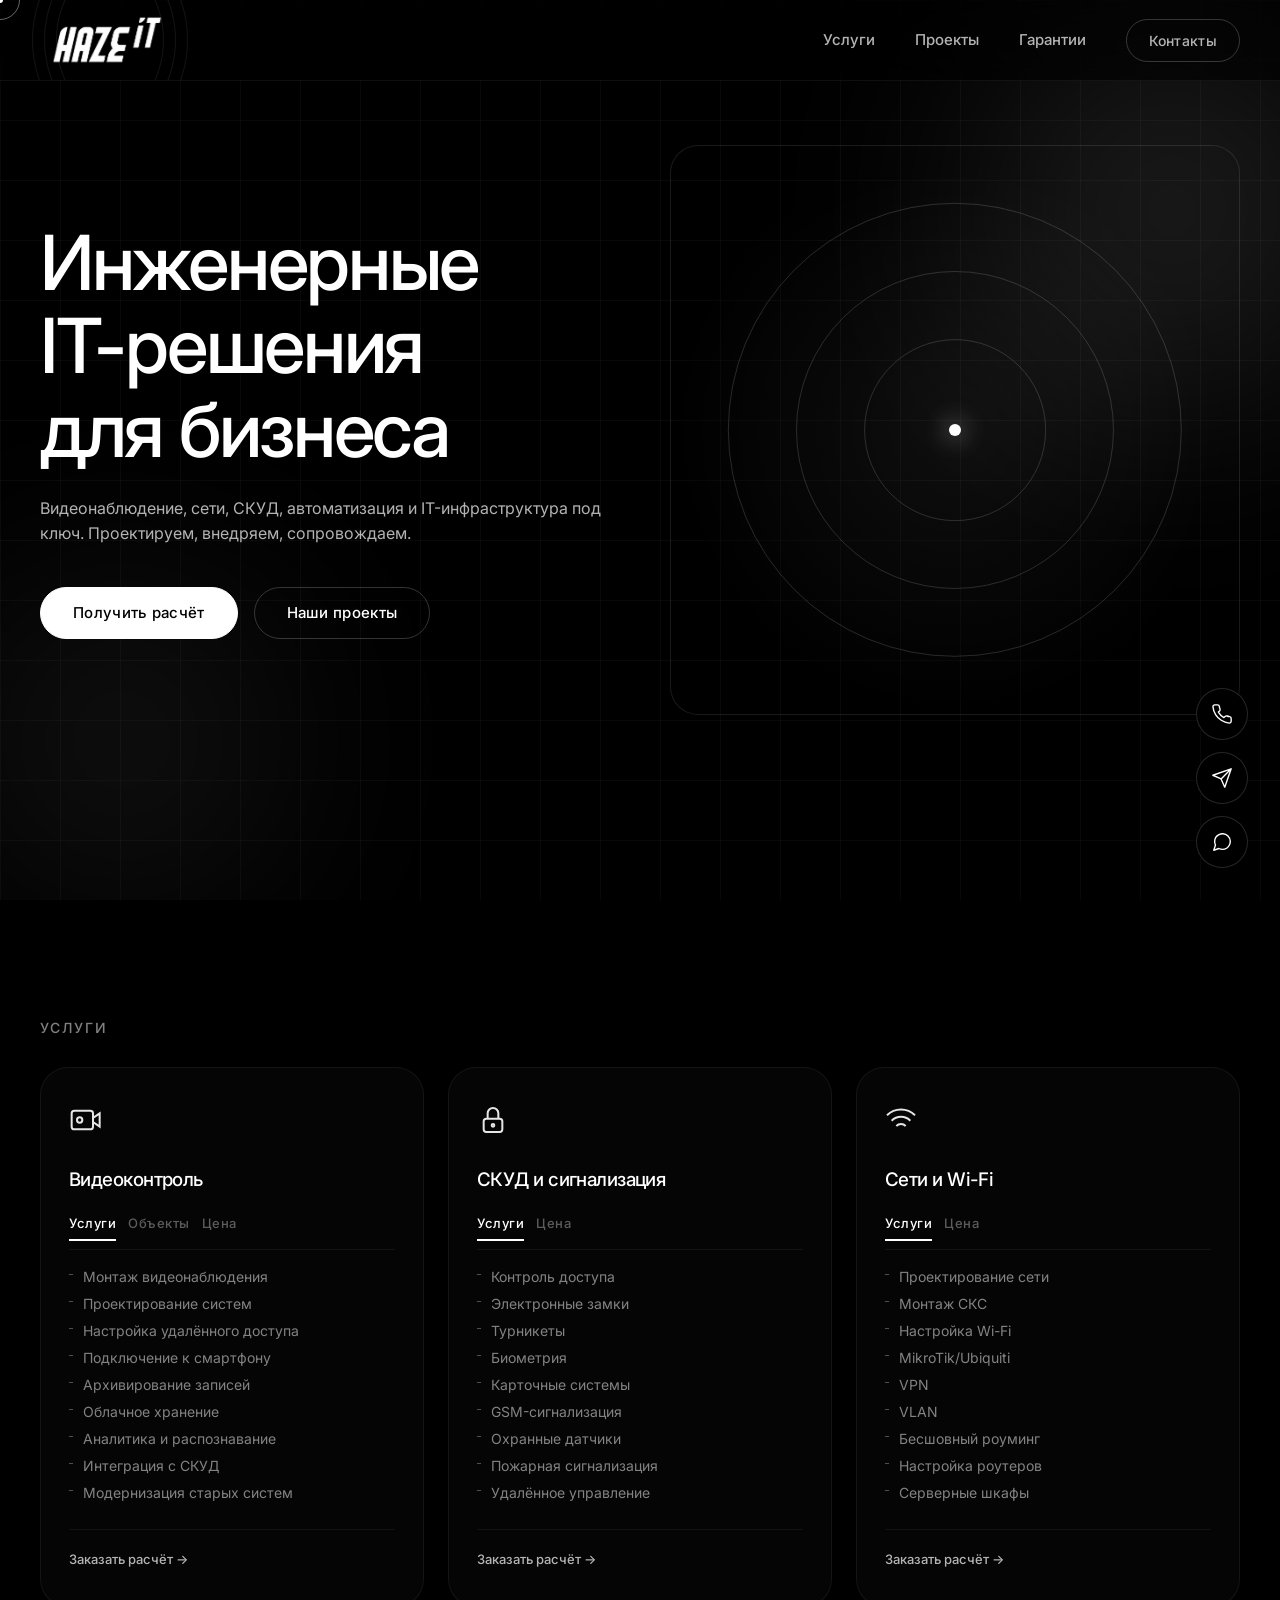
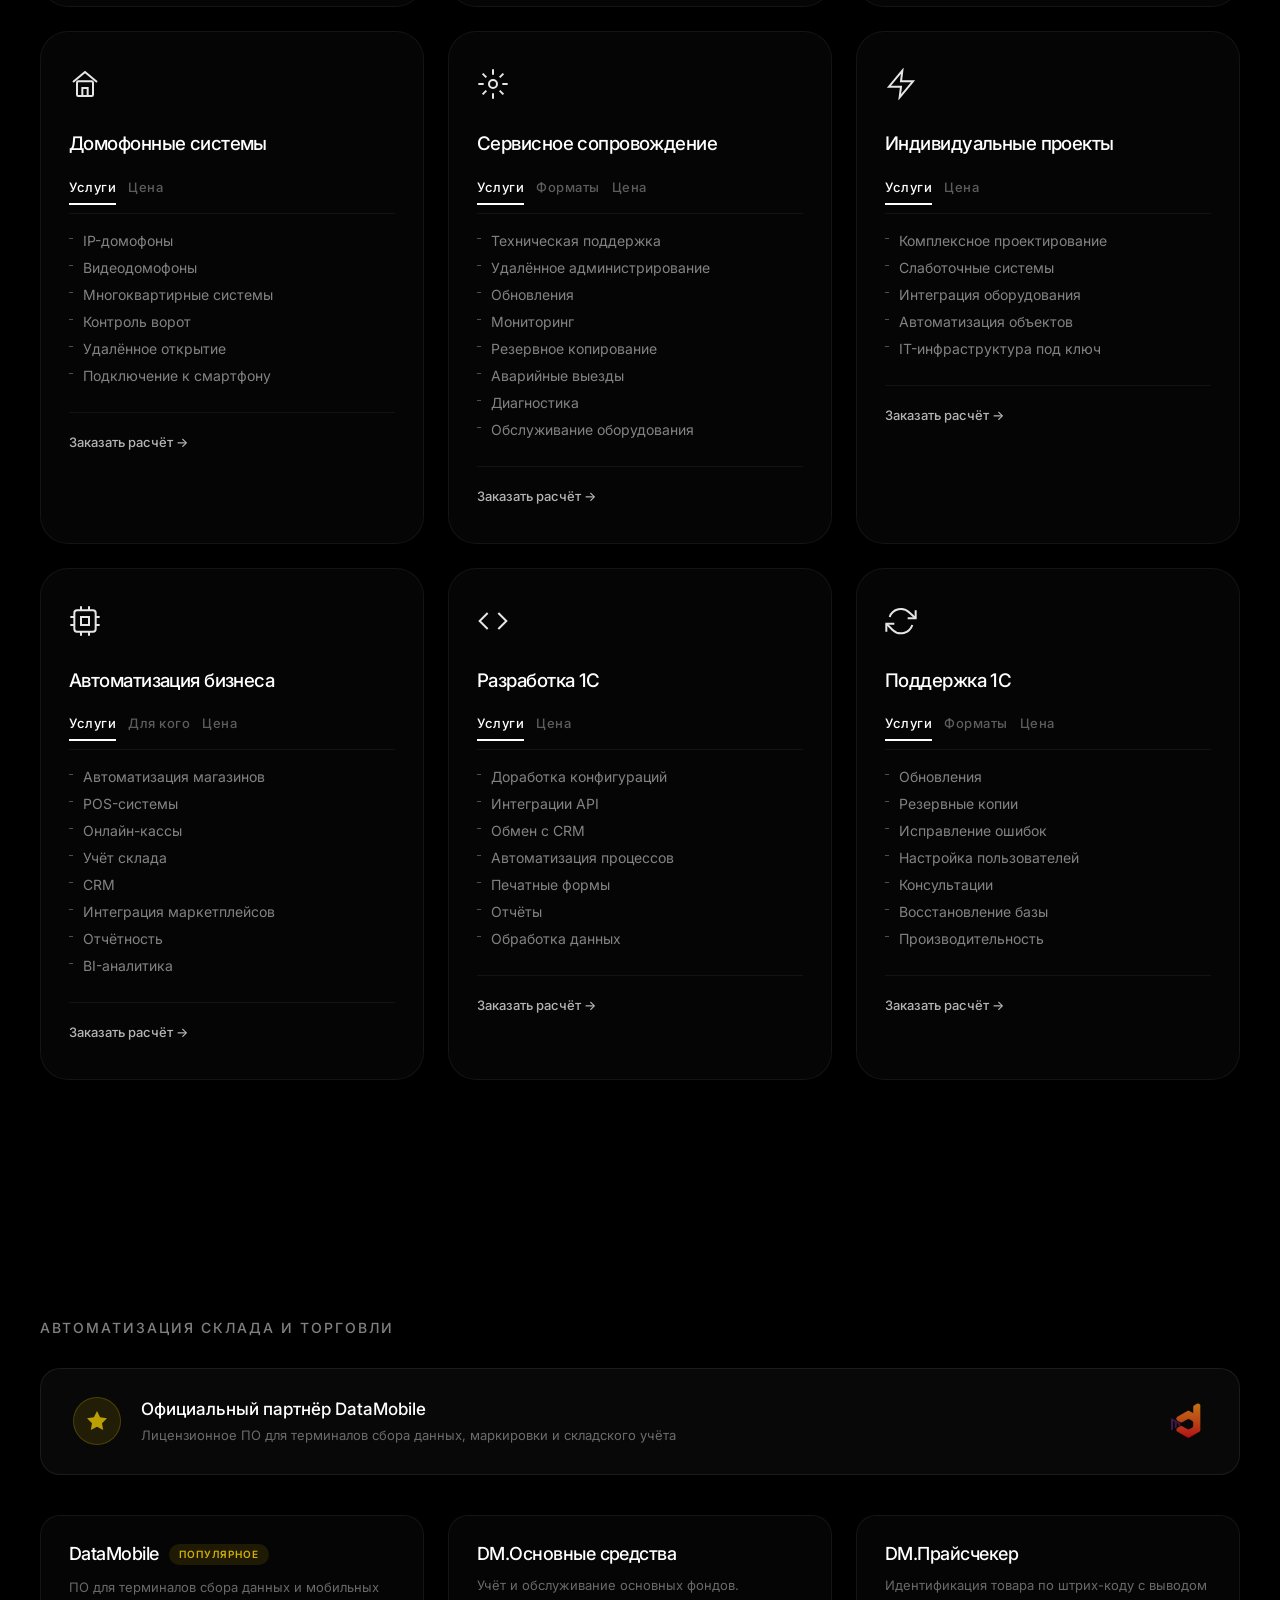
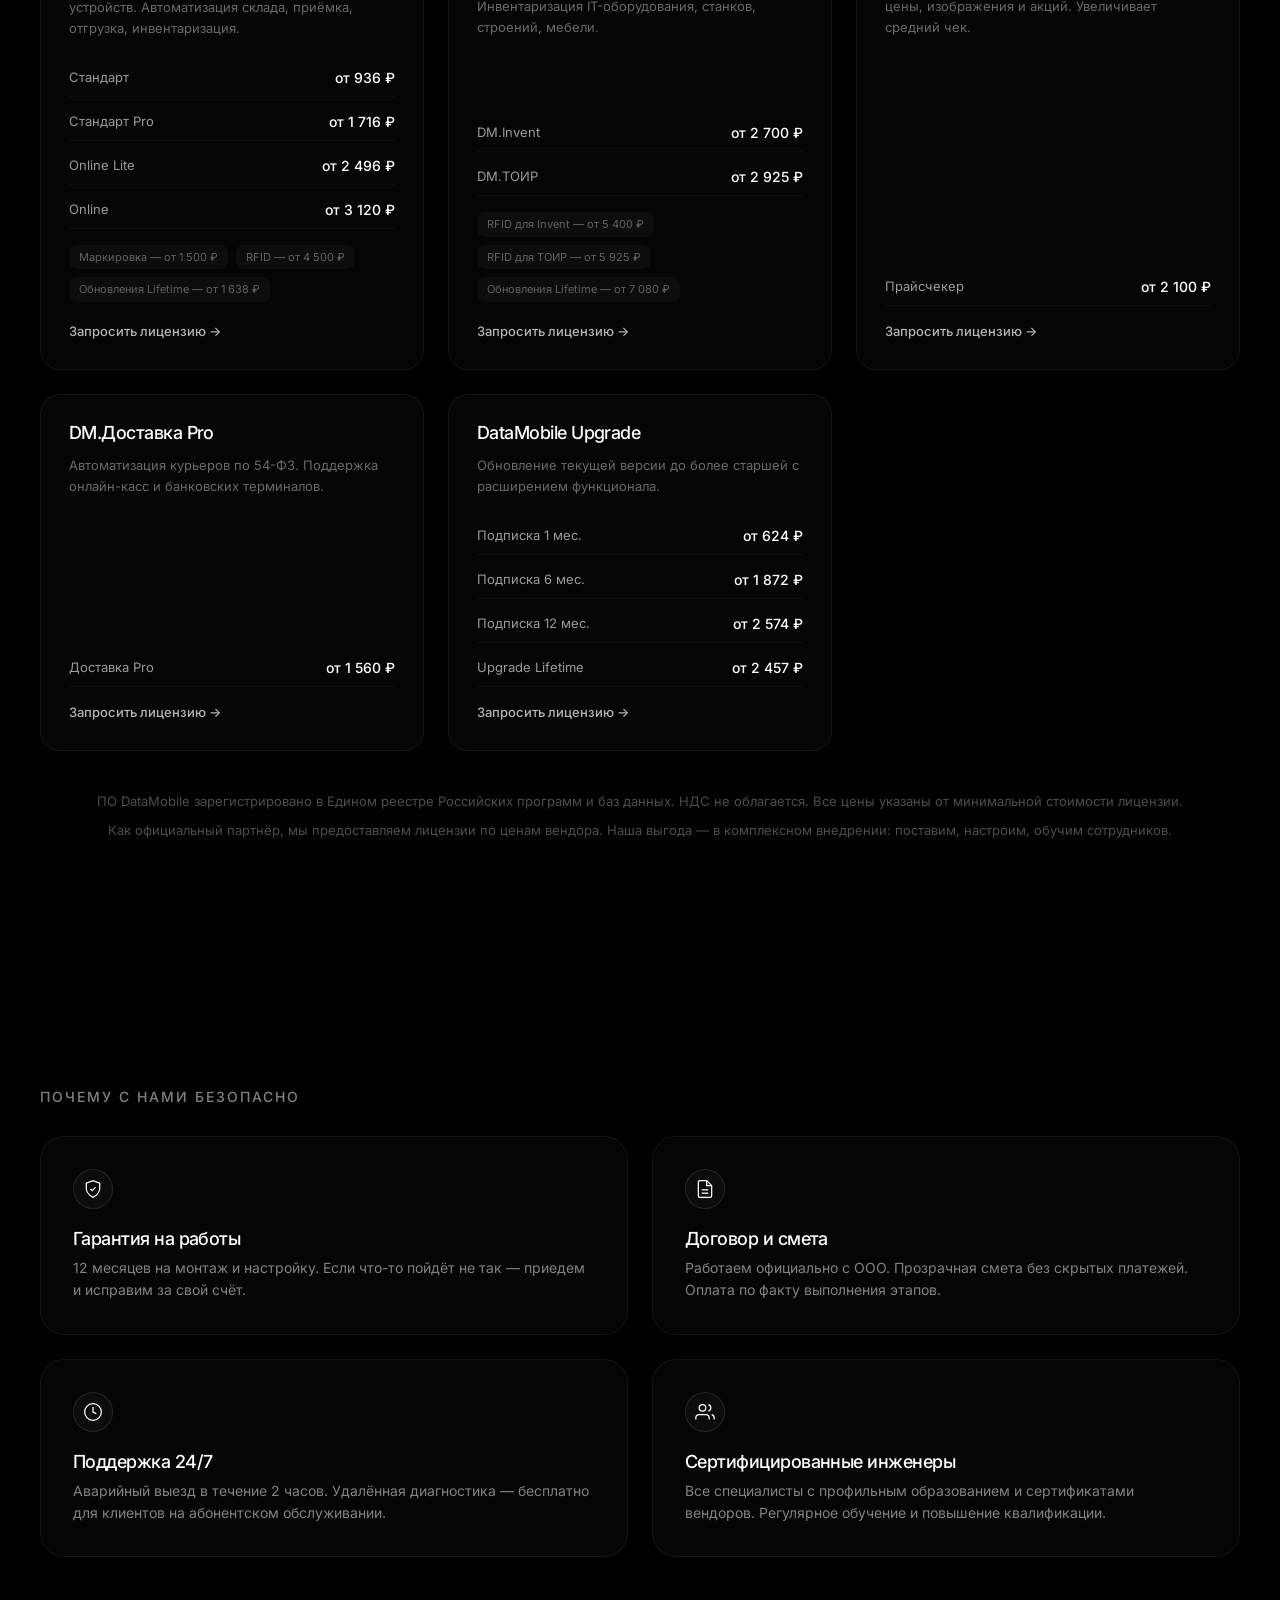
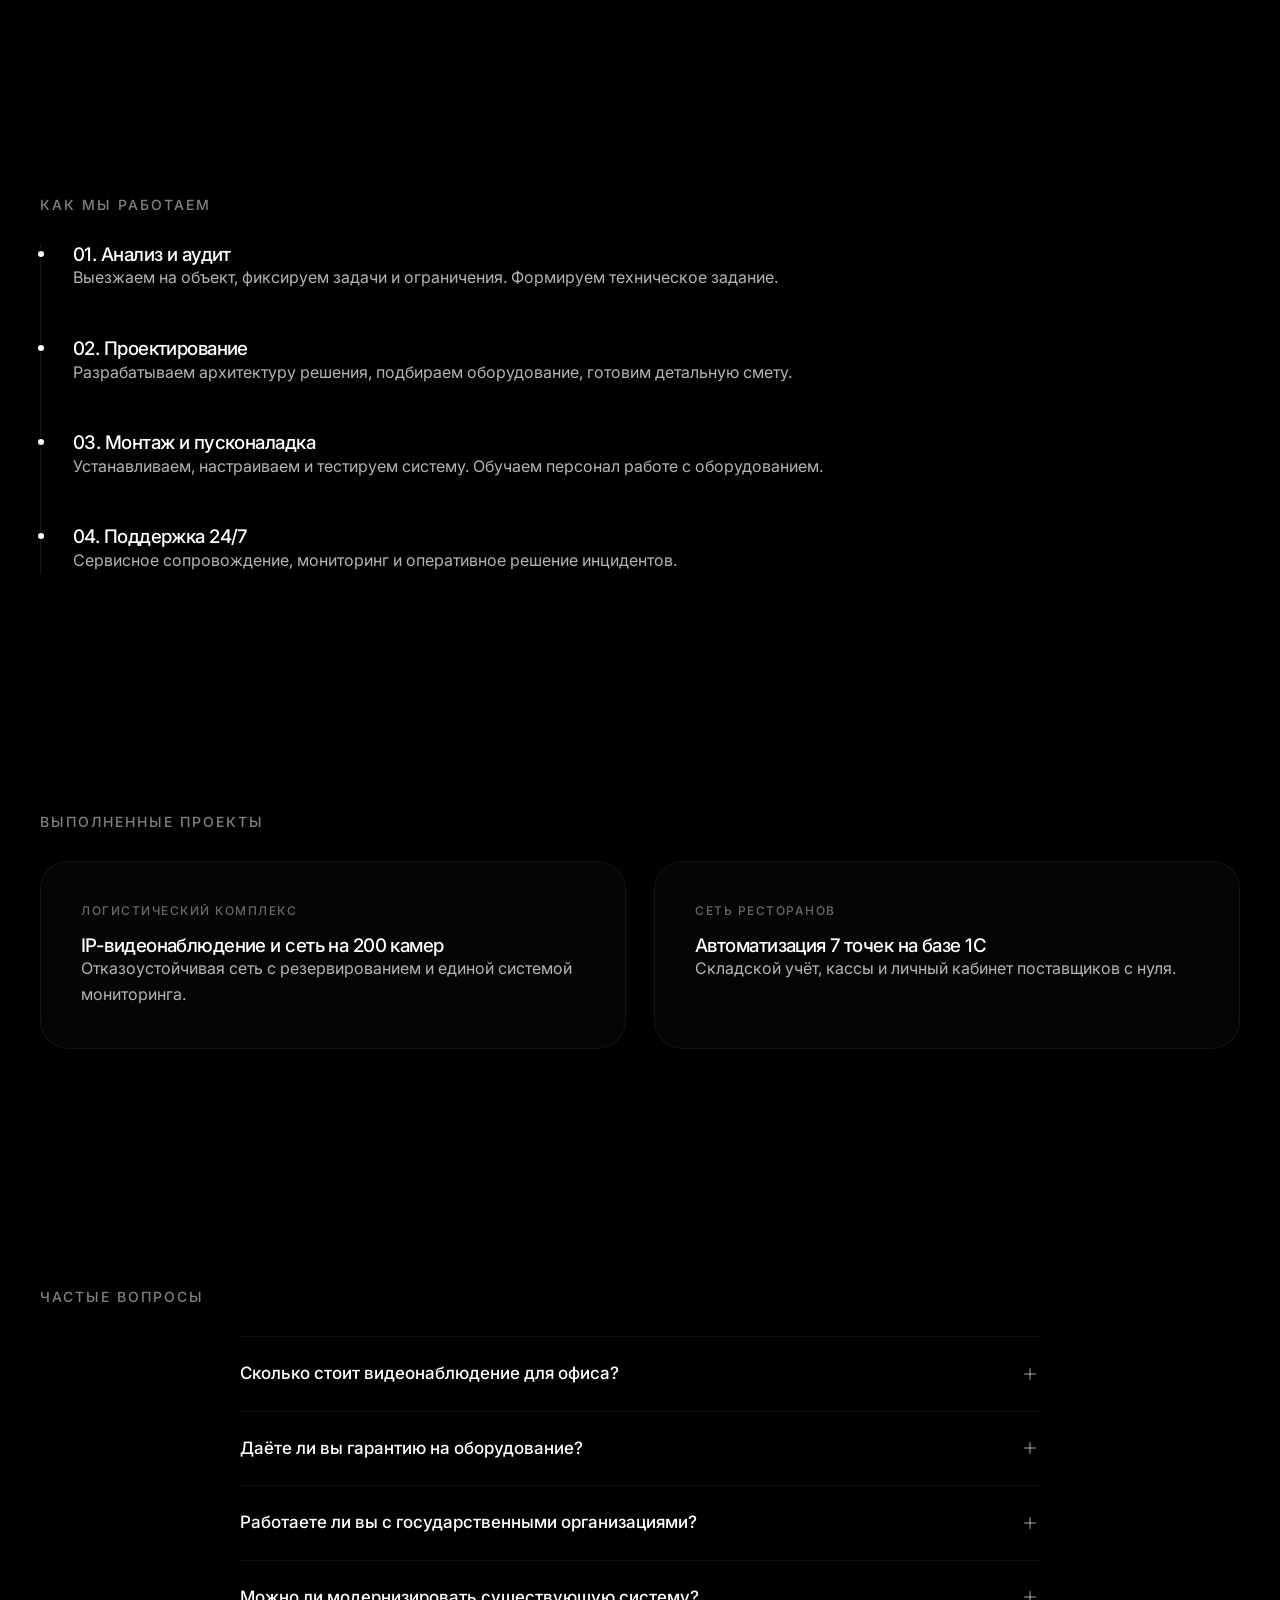
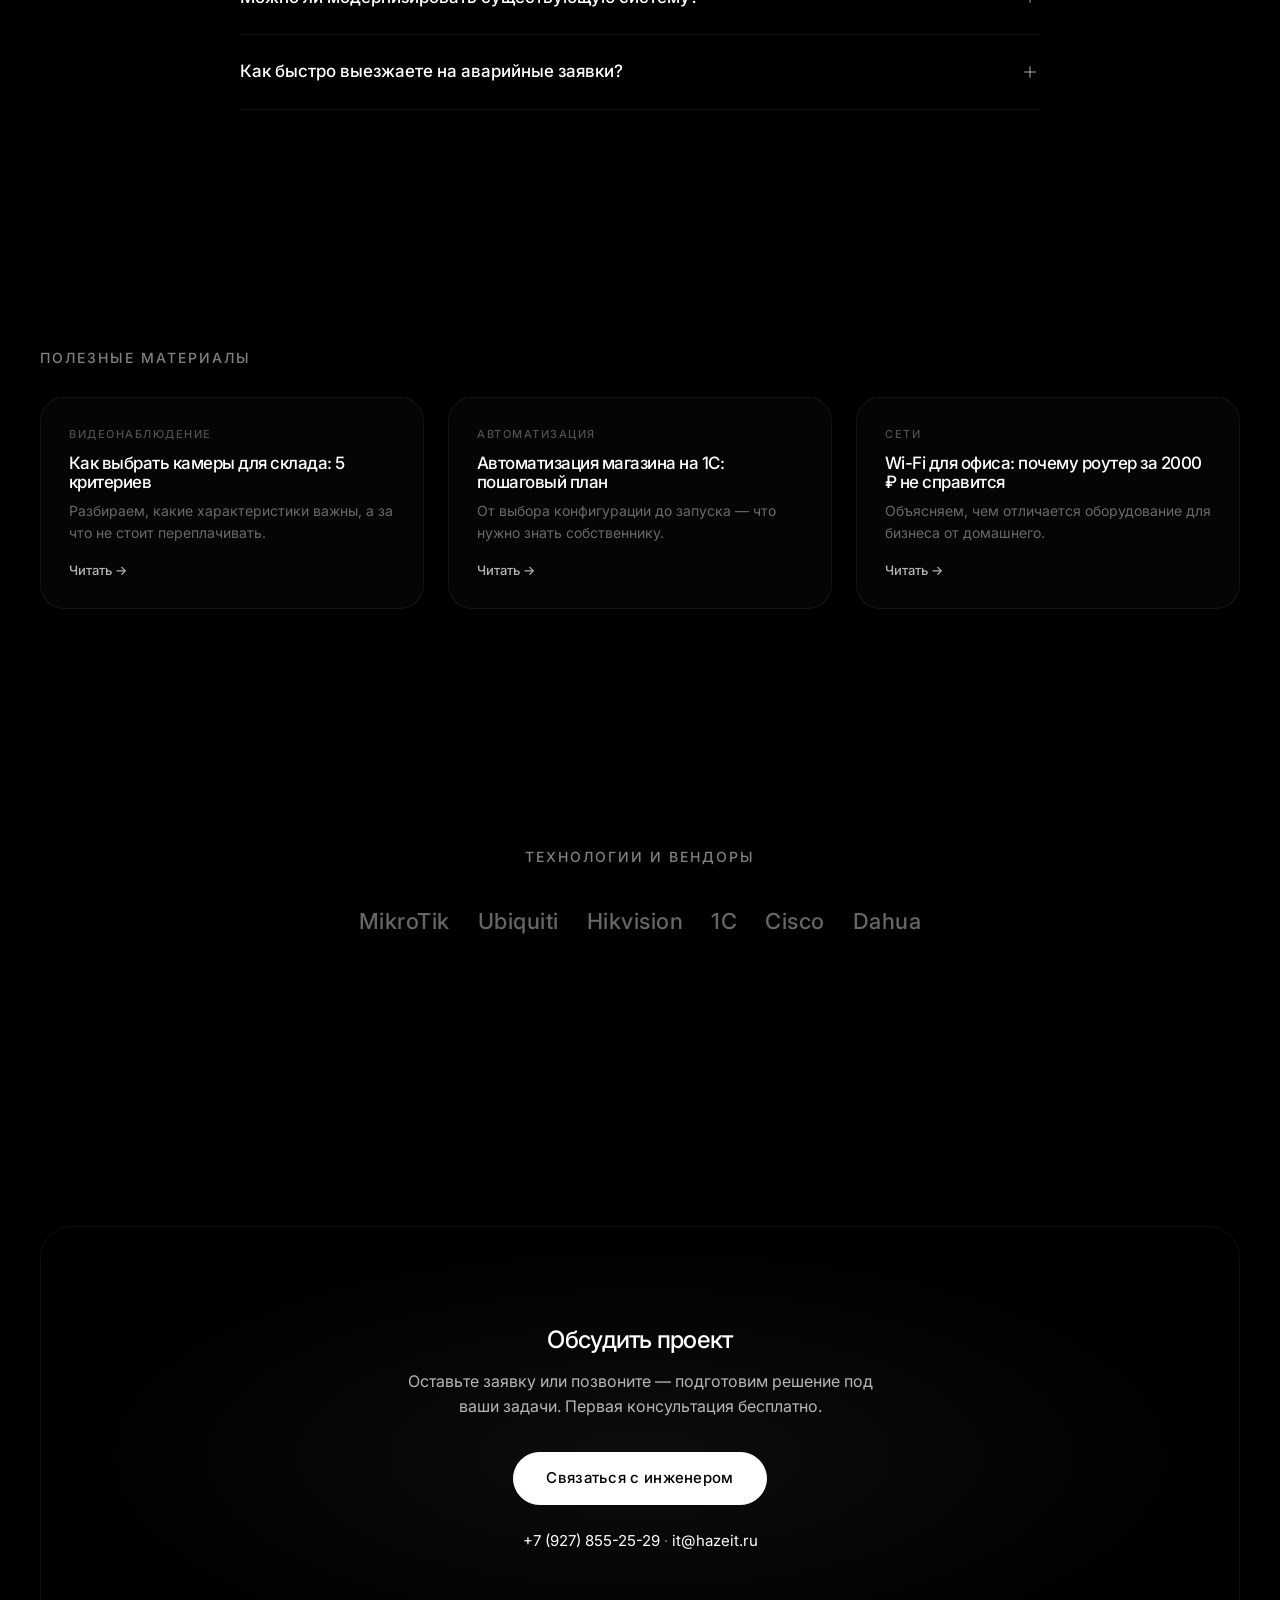
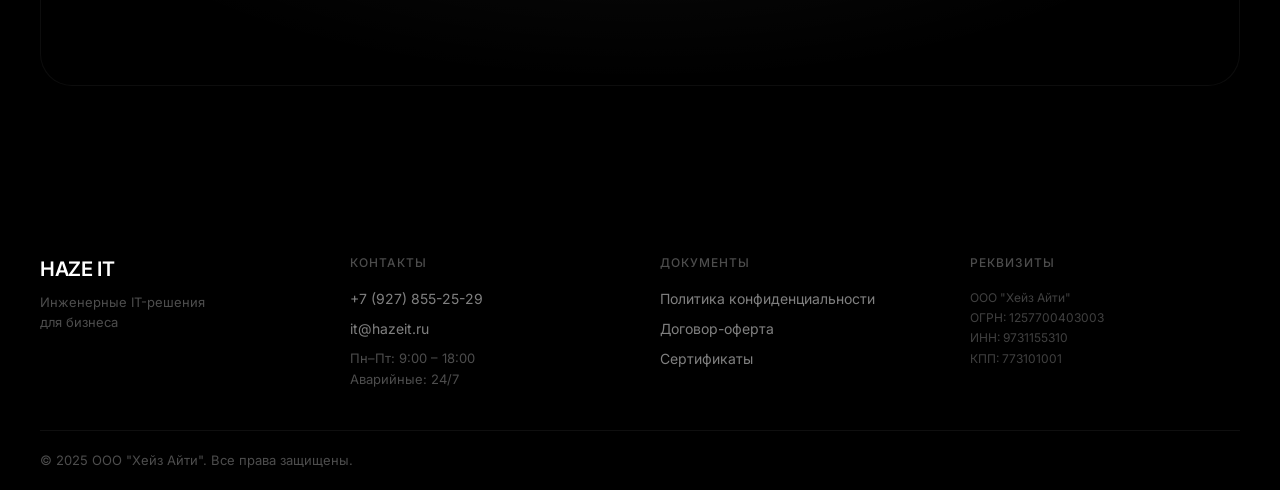
==== commit 6775924b: "Add files via upload" ====
--- a/index.html
+++ b/index.html
@@ -314,18 +314,31 @@
 
 <!-- Плавающие кнопки -->
 <div class="floating-actions">
+  
+  <!-- Позвонить -->
   <a href="tel:+79278552529" class="floating-btn" aria-label="Позвонить">
-    <svg viewBox="0 0 24 24"><path d="M22 16.92v3a2 2 0 0 1-2.18 2 19.79 19.79 0 0 1-8.63-3.07 19.5 19.5 0 0 1-6-6 19.79 19.79 0 0 1-3.07-8.67A2 2 0 0 1 4.11 2h3a2 2 0 0 1 2 1.72 12.84 12.84 0 0 0 .7 2.81 2 2 0 0 1-.45 2.11L8.09 9.91a16 16 0 0 0 6 6l1.27-1.27a2 2 0 0 1 2.11-.45 12.84 12.84 0 0 0 2.81.7A2 2 0 0 1 22 16.92z"/></svg>
+    <svg width="22" height="22" viewBox="0 0 24 24" fill="none" xmlns="http://www.w3.org/2000/svg">
+      <path d="M22 16.92v3a2 2 0 0 1-2.18 2 19.79 19.79 0 0 1-8.63-3.07 19.5 19.5 0 0 1-6-6 19.79 19.79 0 0 1-3.07-8.67A2 2 0 0 1 4.11 2h3a2 2 0 0 1 2 1.72 12.84 12.84 0 0 0 .7 2.81 2 2 0 0 1-.45 2.11L8.09 9.91a16 16 0 0 0 6 6l1.27-1.27a2 2 0 0 1 2.11-.45 12.84 12.84 0 0 0 2.81.7A2 2 0 0 1 22 16.92z" stroke="white" stroke-width="1.5" fill="none" stroke-linecap="round" stroke-linejoin="round"/>
+    </svg>
     <span class="floating-label">Позвонить</span>
   </a>
+  
+  <!-- Telegram -->
+  <a href="https://t.me/hazeit" class="floating-btn" aria-label="Telegram" target="_blank" rel="noopener">
+    <svg width="22" height="22" viewBox="0 0 24 24" fill="none" xmlns="http://www.w3.org/2000/svg">
+      <path d="M22 2L11 13M22 2l-7 20-4-9-9-4 20-7z" stroke="white" stroke-width="1.5" fill="none" stroke-linecap="round" stroke-linejoin="round"/>
+    </svg>
+    <span class="floating-label">Telegram</span>
+  </a>
+  
+  <!-- WhatsApp -->
   <a href="https://wa.me/79278552529" class="floating-btn" aria-label="WhatsApp" target="_blank" rel="noopener">
-    <svg viewBox="0 0 24 24"><path d="M21 11.5a8.38 8.38 0 0 1-.9 3.8 8.5 8.5 0 0 1-7.6 4.7 8.38 8.38 0 0 1-3.8-.9L3 21l1.9-5.7a8.38 8.38 0 0 1-.9-3.8 8.5 8.5 0 0 1 4.7-7.6 8.38 8.38 0 0 1 3.8-.9h.5a8.48 8.48 0 0 1 8 8v.5z"/></svg>
+    <svg width="22" height="22" viewBox="0 0 24 24" fill="none" xmlns="http://www.w3.org/2000/svg">
+      <path d="M21 11.5a8.38 8.38 0 0 1-.9 3.8 8.5 8.5 0 0 1-7.6 4.7 8.38 8.38 0 0 1-3.8-.9L3 21l1.9-5.7a8.38 8.38 0 0 1-.9-3.8 8.5 8.5 0 0 1 4.7-7.6 8.38 8.38 0 0 1 3.8-.9h.5a8.48 8.48 0 0 1 8 8v.5z" stroke="white" stroke-width="1.5" fill="none" stroke-linecap="round" stroke-linejoin="round"/>
+    </svg>
     <span class="floating-label">WhatsApp</span>
   </a>
-  <a href="https://t.me/hazeit" class="floating-btn" aria-label="Telegram" target="_blank" rel="noopener">
-    <svg viewBox="0 0 24 24"><path d="M21.5 2.5L2.5 9.8l7.1 2.2 2.6 7.5 2.7-4.5 6.6 4.5-2.5-16.5z"/><path d="M9.6 12l4.5 3.5"/></svg>
-    <span class="floating-label">Telegram</span>
-  </a>
+  
 </div>
 
 <!-- СКРИПТЫ -->
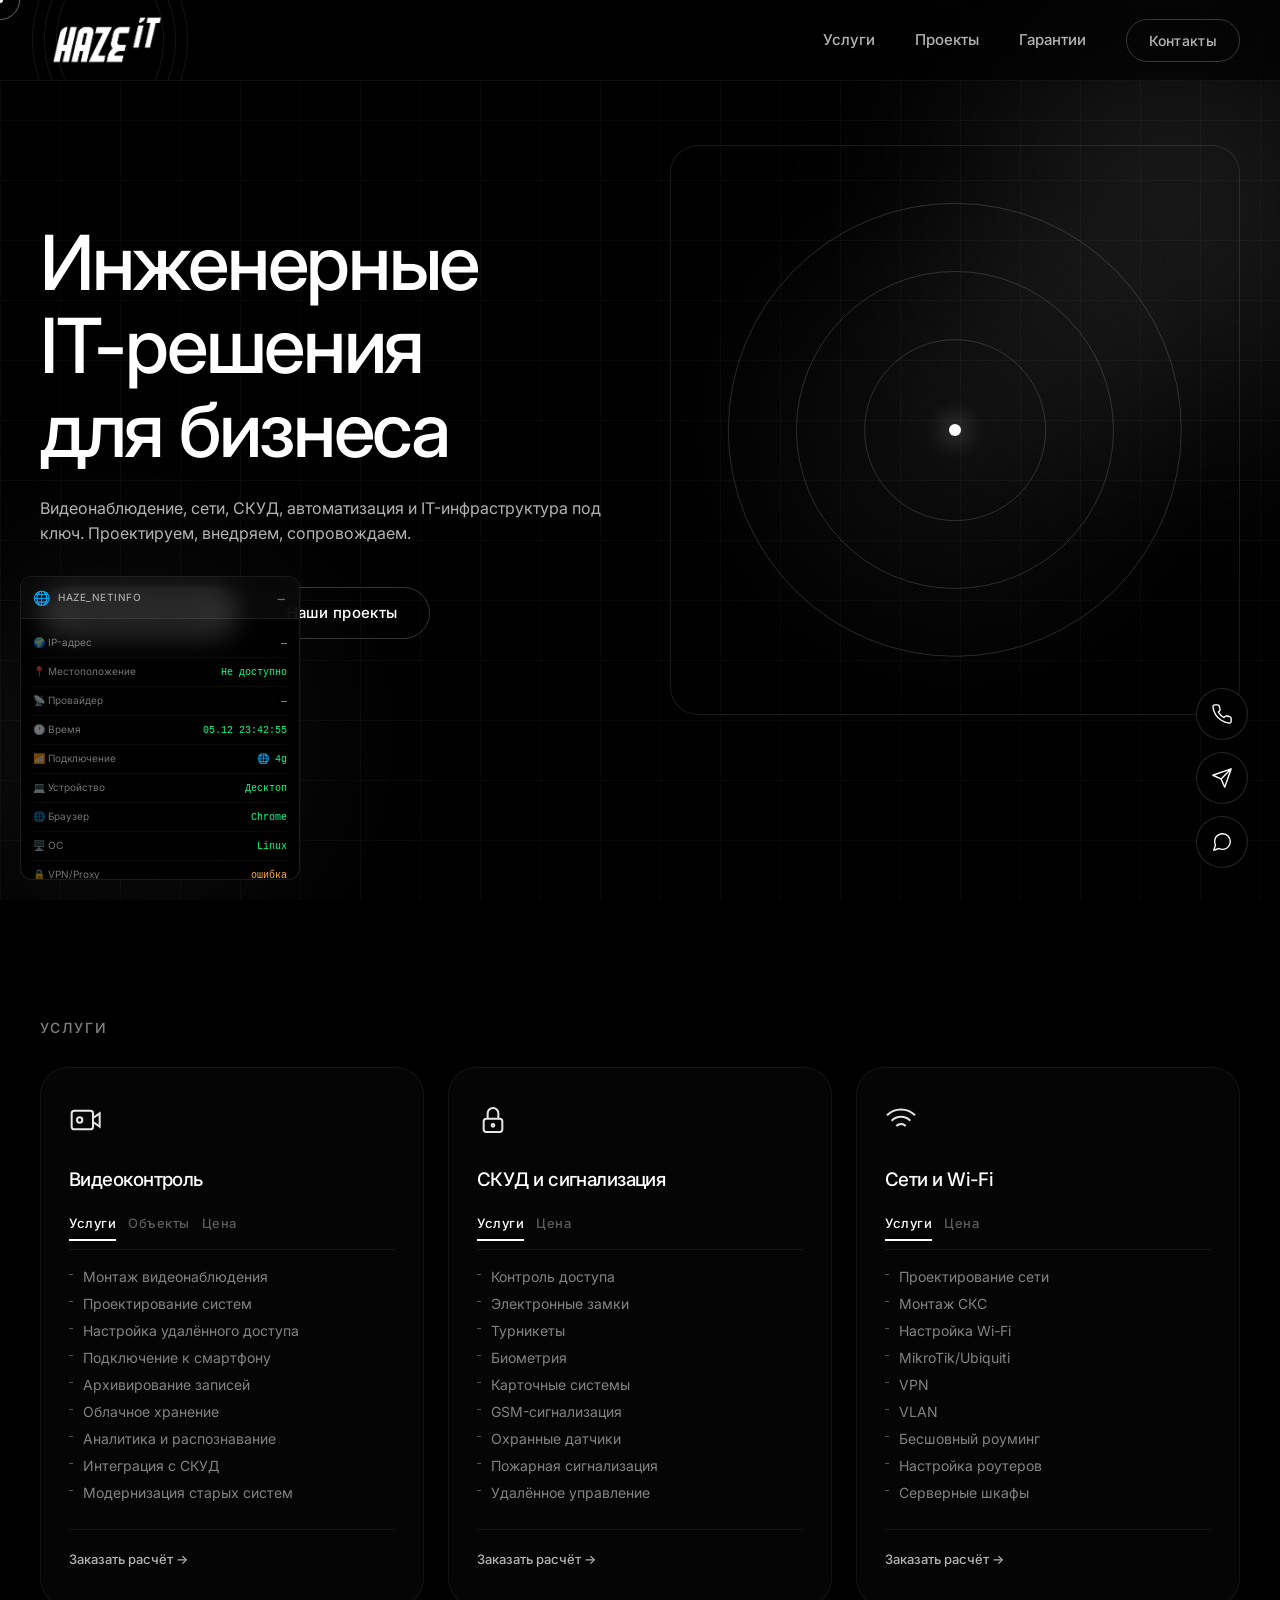
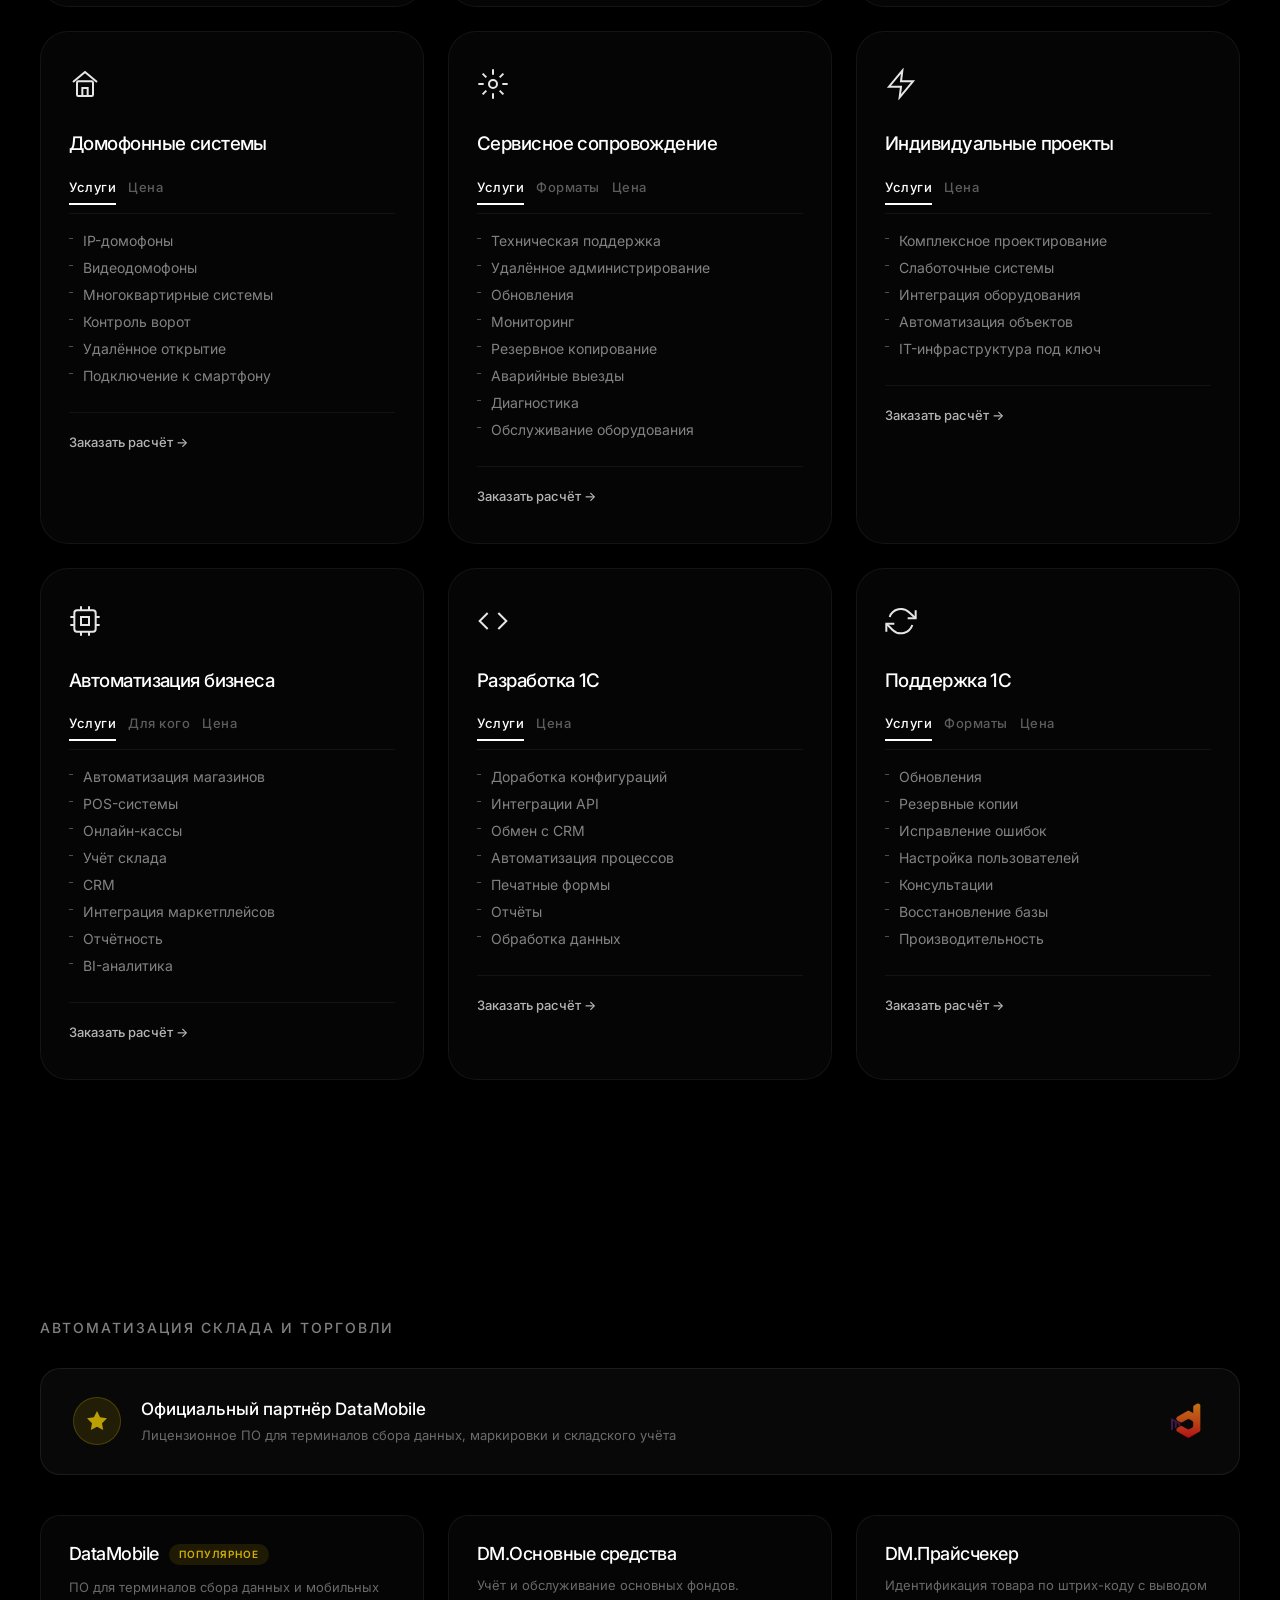
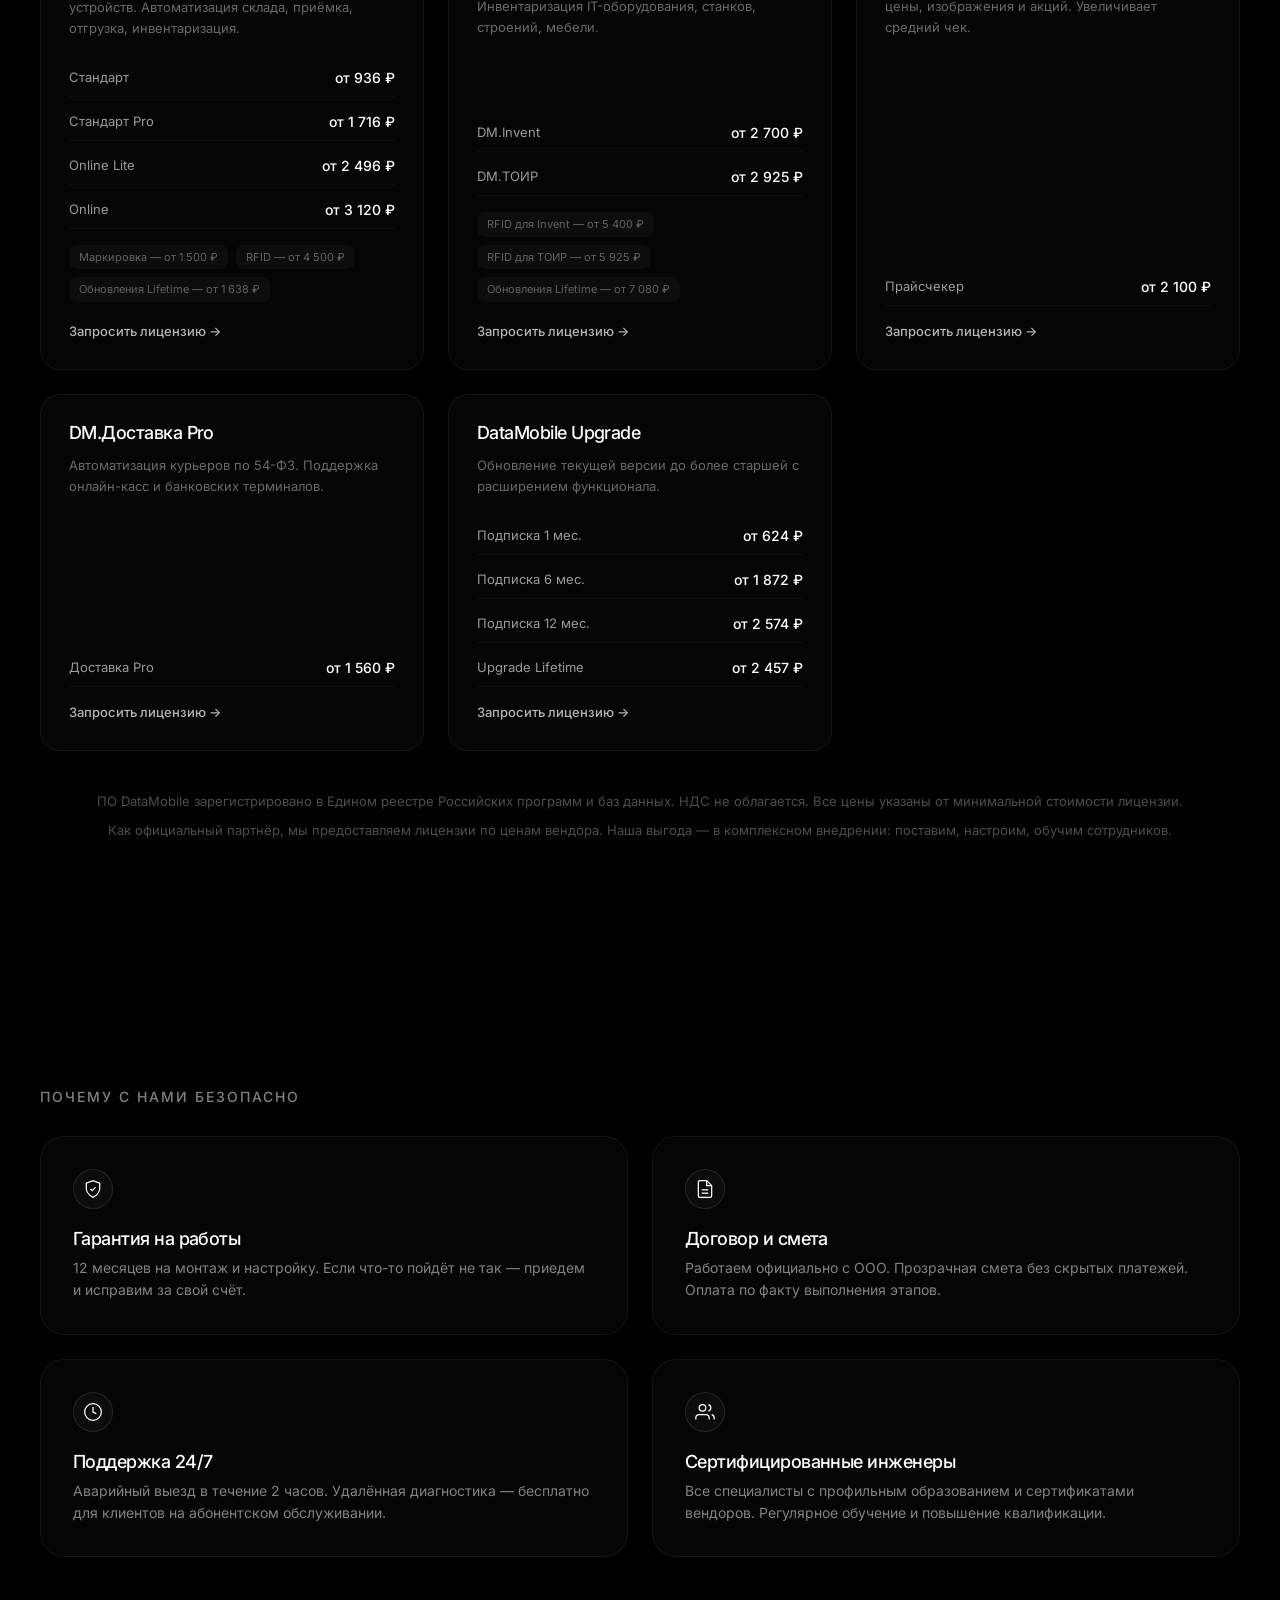
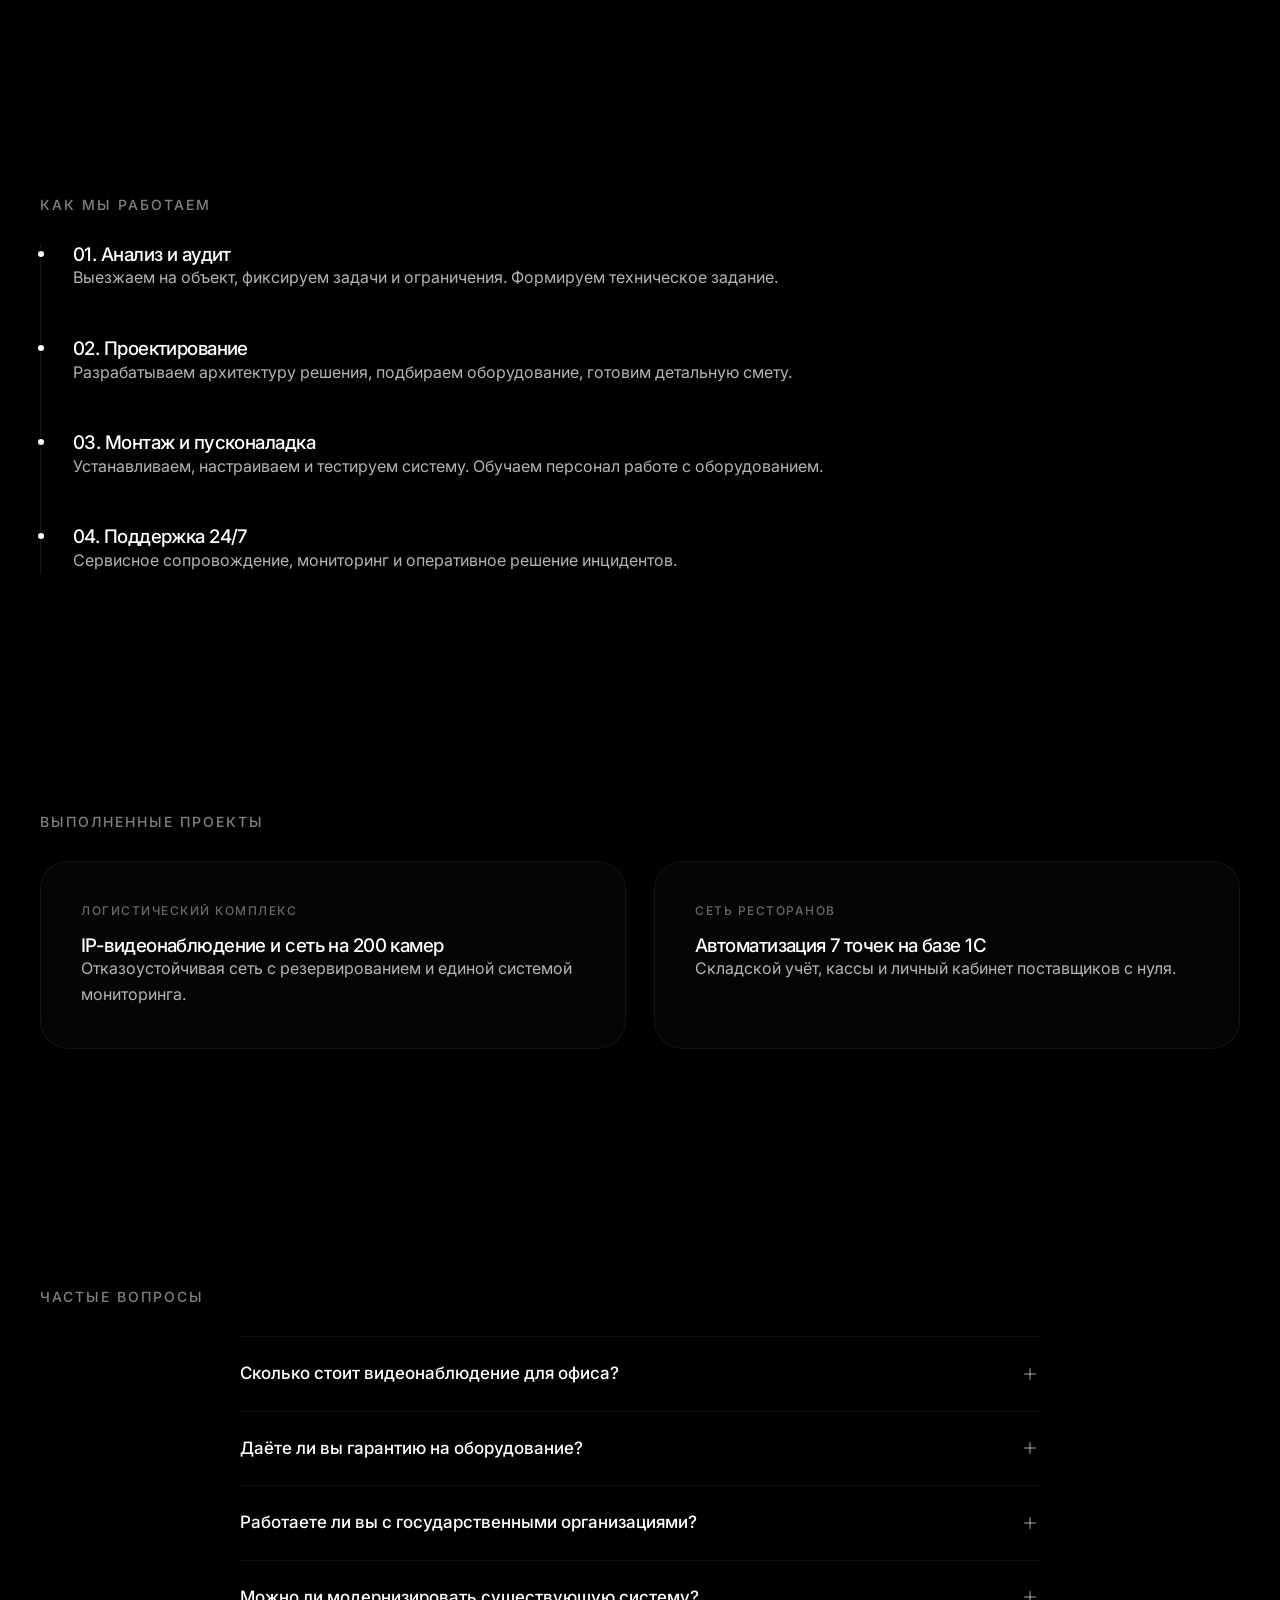
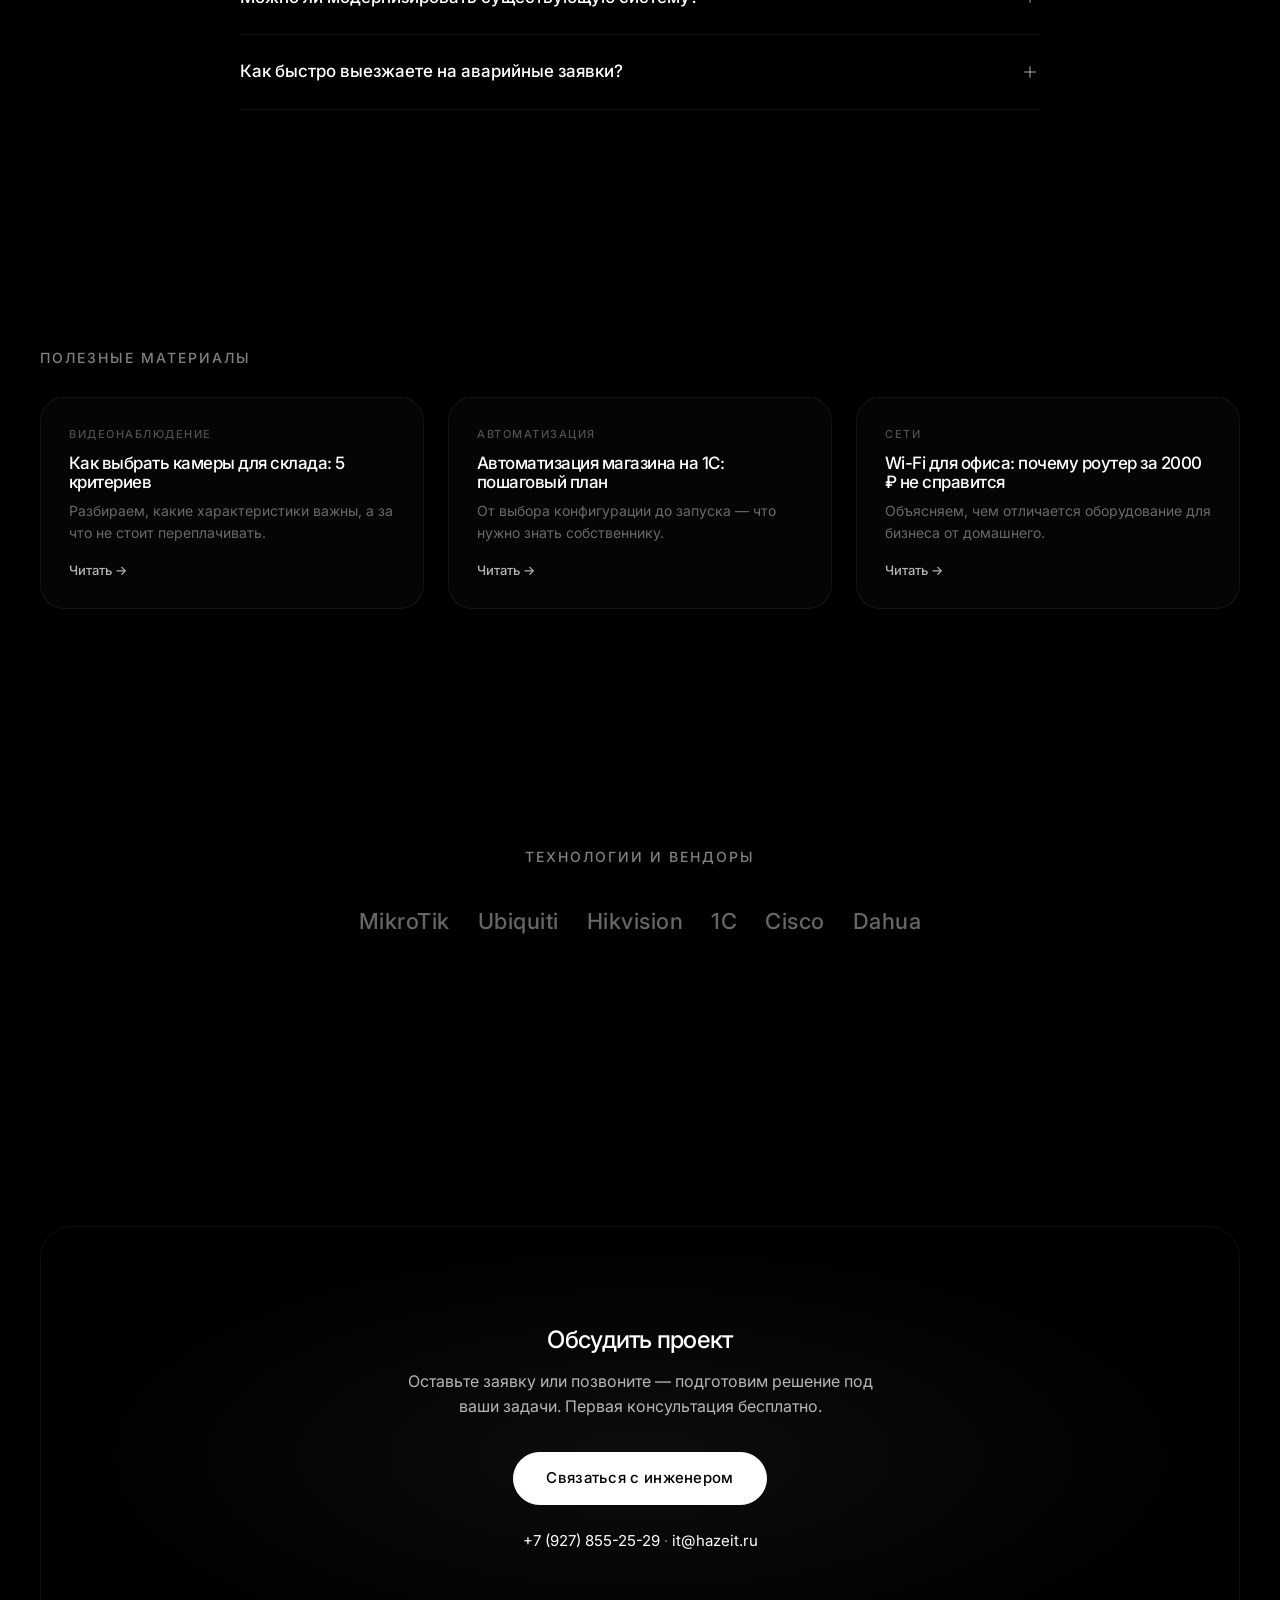
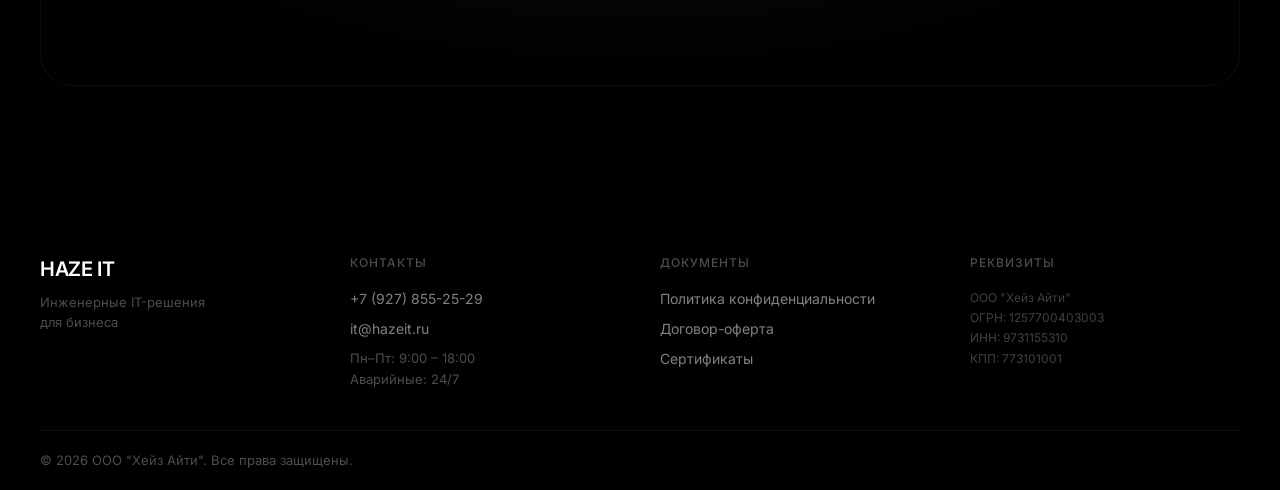
==== commit b879648f: "Add files via upload" ====
--- a/index.html
+++ b/index.html
@@ -3,17 +3,51 @@
 <head>
   <meta charset="UTF-8">
   <meta name="viewport" content="width=device-width, initial-scale=1.0, viewport-fit=cover">
-  <title>HAZE IT — Инженерные IT-решения для бизнеса</title>
-  <meta name="description" content="Проектирование, монтаж и обслуживание IT-инфраструктуры. Видеонаблюдение, сети, СКУД, автоматизация и 1С для бизнеса. Работаем официально с ООО.">
+  
+  <!-- Основной title (важно для SEO) -->
+  <title>HAZE IT | Инженерные IT-решения для бизнеса — Видеонаблюдение, СКУД, Wi-Fi, 1С</title>
+  
+  <!-- Meta description (важно для кликабельности в выдаче) -->
+  <meta name="description" content="Проектирование, монтаж и обслуживание IT-инфраструктуры. Видеонаблюдение, СКУД, Wi-Fi сети, автоматизация бизнеса и 1С под ключ. Работаем официально с ООО. Гарантия 12 месяцев.">
+  
+  <!-- Meta keywords (уже не критично, но добавим) -->
+  <meta name="keywords" content="IT-решения, видеонаблюдение, СКУД, Wi-Fi для бизнеса, автоматизация склада, 1С разработка, монтаж слаботочных систем, IT-инфраструктура, HAZE IT">
+  
+  <meta name="author" content="HAZE IT">
+  <meta name="robots" content="index, follow">
+  <meta name="revisit-after" content="7 days">
+  
+  <!-- Open Graph для соцсетей -->
+  <meta property="og:title" content="HAZE IT — Инженерные IT-решения для бизнеса">
+  <meta property="og:description" content="Видеонаблюдение, СКУД, Wi-Fi, автоматизация и 1С под ключ. Гарантия 12 месяцев. Поддержка 24/7.">
+  <meta property="og:type" content="website">
+  <meta property="og:url" content="https://hazeit.ru">
+  <meta property="og:image" content="https://hazeit.ru/og-image.png">
+  <meta property="og:image:width" content="1200">
+  <meta property="og:image:height" content="630">
+  
+  <!-- Twitter Card -->
+  <meta name="twitter:card" content="summary_large_image">
+  <meta name="twitter:title" content="HAZE IT — Инженерные IT-решения">
+  <meta name="twitter:description" content="Профессиональный монтаж и обслуживание IT-инфраструктуры для бизнеса.">
+  
+  <!-- Canonical URL (чтобы не было дублей) -->
+  <link rel="canonical" href="https://hazeit.ru/">
+  
+  <!-- Alternate (если есть мобильная версия) -->
+  <link rel="alternate" href="https://hazeit.ru/" hreflang="ru">
   
   <link rel="icon" type="image/png" href="favicon.png">
   <link rel="apple-touch-icon" href="favicon.png">
   
+  <!-- Preconnect для улучшения скорости -->
   <link rel="preconnect" href="https://fonts.googleapis.com">
   <link rel="preconnect" href="https://fonts.gstatic.com" crossorigin>
   <link href="https://fonts.googleapis.com/css2?family=Inter:opsz,wght@14..32,400..600&display=swap" rel="stylesheet">
   
   <link rel="stylesheet" href="css/style.css">
+
+  
 </head>
 <body>
 
@@ -282,6 +316,53 @@
   </section>
 </main>
 
+<!-- ===== СЕТЕВОЙ ВИДЖЕТ HAZE NETINFO ===== -->
+<div class="haze-netinfo" id="hazeNetinfo">
+  <div class="netinfo-header">
+    <span class="netinfo-icon">🌐</span>
+    <span class="netinfo-title">HAZE_NETINFO</span>
+    <span class="netinfo-toggle" id="netinfoToggle">−</span>
+  </div>
+  <div class="netinfo-body" id="netinfoBody">
+    <div class="netinfo-row">
+      <span class="netinfo-label">🌍 IP-адрес</span>
+      <span class="netinfo-value" id="netIp">—</span>
+    </div>
+    <div class="netinfo-row">
+      <span class="netinfo-label">📍 Местоположение</span>
+      <span class="netinfo-value" id="netLocation">—</span>
+    </div>
+    <div class="netinfo-row">
+      <span class="netinfo-label">📡 Провайдер</span>
+      <span class="netinfo-value" id="netIsp">—</span>
+    </div>
+    <div class="netinfo-row">
+      <span class="netinfo-label">🕐 Время</span>
+      <span class="netinfo-value" id="netTime">—</span>
+    </div>
+    <div class="netinfo-row">
+      <span class="netinfo-label">📶 Подключение</span>
+      <span class="netinfo-value" id="netConnection">—</span>
+    </div>
+    <div class="netinfo-row">
+      <span class="netinfo-label">💻 Устройство</span>
+      <span class="netinfo-value" id="netDevice">—</span>
+    </div>
+    <div class="netinfo-row">
+      <span class="netinfo-label">🌐 Браузер</span>
+      <span class="netinfo-value" id="netBrowser">—</span>
+    </div>
+    <div class="netinfo-row">
+      <span class="netinfo-label">🖥️ ОС</span>
+      <span class="netinfo-value" id="netOs">—</span>
+    </div>
+    <div class="netinfo-row netinfo-secure">
+      <span class="netinfo-label">🔒 VPN/Proxy</span>
+      <span class="netinfo-value" id="netProxy">проверка...</span>
+    </div>
+  </div>
+</div>
+
 <footer>
   <div class="container">
     <div class="footer-grid">
@@ -308,7 +389,7 @@
         </p>
       </div>
     </div>
-    <div class="footer-bottom"><span>© 2025 ООО "Хейз Айти". Все права защищены.</span></div>
+    <div class="footer-bottom"><span>© 2026 ООО "Хейз Айти". Все права защищены.</span></div>
   </div>
 </footer>
 
@@ -342,7 +423,6 @@
 </div>
 
 <!-- СКРИПТЫ -->
-<!-- Сначала загружаем данные, потом запускаем services.js -->
 <script>
 // Глобальные данные для услуг
 window.servicesData = null;
@@ -352,21 +432,18 @@
   .then(function(response) { return response.json(); })
   .then(function(data) { 
     window.servicesData = data;
-    // После загрузки данных запускаем services.js
     var script = document.createElement('script');
     script.src = 'js/services.js';
     document.body.appendChild(script);
   })
   .catch(function(error) {
     console.error('Ошибка загрузки услуг:', error);
-    // Всё равно запускаем services.js, он покажет ошибку
     var script = document.createElement('script');
     script.src = 'js/services.js';
     document.body.appendChild(script);
   });
 </script>
 
-<script src="js/services.js"></script>
 <script src="js/cursor.js"></script>
 <script src="js/target.js"></script>
 
@@ -398,6 +475,133 @@
     });
   }
 })();
+
+// ===== СЕТЕВОЙ ВИДЖЕТ HAZE NETINFO =====
+(function() {
+  const netIp = document.getElementById('netIp');
+  const netLocation = document.getElementById('netLocation');
+  const netIsp = document.getElementById('netIsp');
+  const netTime = document.getElementById('netTime');
+  const netConnection = document.getElementById('netConnection');
+  const netDevice = document.getElementById('netDevice');
+  const netBrowser = document.getElementById('netBrowser');
+  const netOs = document.getElementById('netOs');
+  const netProxy = document.getElementById('netProxy');
+  const toggleBtn = document.getElementById('netinfoToggle');
+  const widget = document.getElementById('hazeNetinfo');
+  
+  function getDeviceInfo() {
+    const ua = navigator.userAgent;
+    let device = 'Десктоп';
+    if (/(tablet|ipad|playbook|silk)|(android(?!.*mobi))/i.test(ua)) device = 'Планшет';
+    else if (/Mobile|iP(hone|od)|Android|BlackBerry|IEMobile|Kindle|Silk-Accelerated|(hpw|web)OS|Opera M(obi|ini)/.test(ua)) device = 'Смартфон';
+    if (netDevice) netDevice.textContent = device;
+    
+    let browser = 'Неизвестно';
+    if (ua.indexOf('Chrome') > -1) browser = 'Chrome';
+    else if (ua.indexOf('Firefox') > -1) browser = 'Firefox';
+    else if (ua.indexOf('Safari') > -1) browser = 'Safari';
+    else if (ua.indexOf('Edge') > -1) browser = 'Edge';
+    else if (ua.indexOf('Opera') > -1 || ua.indexOf('OPR') > -1) browser = 'Opera';
+    if (netBrowser) netBrowser.textContent = browser;
+    
+    let os = 'Неизвестно';
+    if (ua.indexOf('Win') > -1) os = 'Windows';
+    else if (ua.indexOf('Mac') > -1) os = 'macOS';
+    else if (ua.indexOf('Linux') > -1) os = 'Linux';
+    else if (ua.indexOf('Android') > -1) os = 'Android';
+    else if (ua.indexOf('iOS') > -1 || ua.indexOf('iPhone') > -1 || ua.indexOf('iPad') > -1) os = 'iOS';
+    if (netOs) netOs.textContent = os;
+  }
+  
+  // Обновление времени
+  function updateTime() {
+    if (!netTime) return;
+    const now = new Date();
+    const timeStr = now.toLocaleTimeString('ru-RU', { hour: '2-digit', minute: '2-digit', second: '2-digit' });
+    const dateStr = now.toLocaleDateString('ru-RU', { day: '2-digit', month: '2-digit' });
+    netTime.textContent = `${dateStr} ${timeStr}`;
+  }
+  updateTime();
+  setInterval(updateTime, 1000);
+  
+  // Тип подключения
+  function updateConnection() {
+    if (!netConnection) return;
+    const conn = navigator.connection || navigator.mozConnection || navigator.webkitConnection;
+    if (conn) {
+      const connType = conn.effectiveType || 'неизвестно';
+      let connDisplay = '';
+      if (connType === 'wifi') connDisplay = '📶 Wi-Fi';
+      else if (connType === 'ethernet') connDisplay = '🔌 Ethernet';
+      else if (connType === 'cellular') connDisplay = '📱 Мобильные данные';
+      else connDisplay = `🌐 ${connType}`;
+      netConnection.textContent = connDisplay;
+    } else {
+      netConnection.textContent = '—';
+    }
+  }
+  updateConnection();
+  
+  async function getNetworkInfo() {
+    if (!netIp || !netLocation || !netIsp || !netProxy) return;
+    
+    try {
+      netIp.textContent = '...';
+      netLocation.textContent = '...';
+      netIsp.textContent = '...';
+      netProxy.textContent = 'проверка...';
+      
+      // Для локальной разработки — заглушка
+      if (window.location.hostname === '127.0.0.1' || window.location.hostname === 'localhost') {
+        netIp.textContent = 'локальный';
+        netLocation.textContent = 'разработка';
+        netIsp.textContent = '—';
+        netProxy.textContent = '—';
+        return;
+      }
+      
+      const response = await fetch('https://ipapi.co/json/');
+      const data = await response.json();
+      
+      if (data.ip) {
+        netIp.textContent = data.ip;
+        const locationParts = [];
+        if (data.city) locationParts.push(data.city);
+        if (data.region) locationParts.push(data.region);
+        if (data.country_name) locationParts.push(data.country_name);
+        netLocation.textContent = locationParts.length ? locationParts.join(', ') : 'Не определено';
+        netIsp.textContent = data.org || data.asn || 'Неизвестно';
+        
+        if (data.proxy || data.hosting || data.vpn) {
+          netProxy.textContent = '⚠️ Обнаружен';
+          netProxy.style.color = '#ff6666';
+        } else {
+          netProxy.textContent = '✓ Нет';
+          netProxy.style.color = '#00ff88';
+        }
+      } else {
+        throw new Error('Нет данных');
+      }
+    } catch (error) {
+      console.warn('Ошибка получения сетевых данных:', error);
+      netIp.textContent = '—';
+      netLocation.textContent = 'Не доступно';
+      netIsp.textContent = '—';
+      netProxy.textContent = 'ошибка';
+    }
+  }
+  
+  if (toggleBtn && widget) {
+    toggleBtn.addEventListener('click', () => {
+      widget.classList.toggle('minimized');
+      toggleBtn.textContent = widget.classList.contains('minimized') ? '+' : '−';
+    });
+  }
+  
+  getDeviceInfo();
+  getNetworkInfo();
+})();
 </script>
 
 </body>
--- a/css/style.css
+++ b/css/style.css
@@ -710,10 +710,9 @@
 /* ===== HAZE SYSTEM BOOT — НОРМАЛЬНЫЙ РАЗМЕР ===== */
 
 /* Хедер — обрезаем всё, что выходит за пределы */
-.header {
-  overflow: hidden;  /* ← КЛЮЧЕВОЕ: обрезает вылезающие кольца */
-}
-
+.header-inner {
+  overflow: hidden;  /* переносим с .header на .header-inner */
+}
 .logo-container {
   position: relative;
   display: inline-flex;
@@ -816,4 +815,556 @@
     height: 160px;
     opacity: 0;
   }
+}
+
+
+/* ===== ПОЛНАЯ МОБИЛЬНАЯ АДАПТАЦИЯ (до 768px) ===== */
+@media (max-width: 768px) {
+  
+  /* Общие отступы */
+  .container {
+    padding: 0 20px;
+  }
+  
+  /* Хедер — компактный */
+  .header {
+    height: 64px;
+  }
+  
+  .header-inner {
+    height: 64px;
+  }
+  
+  /* Логотип на мобильных — уменьшаем анимацию */
+  .logo-container {
+    width: 60px;
+    height: 60px;
+  }
+  
+  .logo-ring.r1 { inset: -4px; }
+  .logo-ring.r2 { inset: 2px; }
+  .logo-ring.r3 { inset: 8px; }
+  
+  .logo-container .logo-image {
+    width: 44px;
+  }
+  
+  /* Упрощаем анимацию на мобильных для производительности */
+  .logo-ring {
+    animation-duration: 0s !important;
+    opacity: 0.3;
+  }
+  
+  .logo-scan {
+    display: none;
+  }
+  
+  /* Hero секция */
+  .hero {
+    min-height: auto;
+    padding: 100px 0 60px;
+  }
+  
+  .hero-content {
+    grid-template-columns: 1fr;
+    gap: 32px;
+    text-align: center;
+  }
+  
+  .hero-text h1 {
+    font-size: clamp(36px, 8vw, 48px);
+    margin-bottom: 16px;
+  }
+  
+  .hero-text p {
+    font-size: 15px;
+  }
+  
+  .hero-actions {
+    justify-content: center;
+    flex-wrap: wrap;
+    gap: 12px;
+  }
+  
+  .hero-actions .btn {
+    padding: 12px 24px;
+    font-size: 14px;
+  }
+  
+  /* Мишень на мобильных */
+  .hero-visual {
+    width: 280px;
+    height: 280px;
+    margin: 0 auto;
+  }
+  
+  .target-combo {
+    font-size: 11px;
+    white-space: nowrap;
+  }
+  
+  /* Сетки — везде 1 колонка */
+  .services-grid,
+  .guarantees-grid,
+  .cases-grid,
+  .blog-grid,
+  .datamobile-grid {
+    grid-template-columns: 1fr;
+    gap: 20px;
+  }
+  
+  /* Карточки услуг */
+  .service-card {
+    padding: 24px 20px;
+  }
+  
+  .service-icon svg {
+    width: 28px;
+    height: 28px;
+  }
+  
+  .service-card h3 {
+    font-size: 20px;
+    margin-bottom: 16px;
+  }
+  
+  /* Вкладки в услугах — скролл по горизонтали */
+  .tabs {
+    overflow-x: auto;
+    flex-wrap: nowrap;
+    gap: 8px;
+    padding-bottom: 12px;
+    margin-bottom: 16px;
+    -webkit-overflow-scrolling: touch;
+  }
+  
+  .tab-btn {
+    white-space: nowrap;
+    font-size: 12px;
+    padding: 6px 12px;
+  }
+  
+  .tab-panel li {
+    font-size: 13px;
+  }
+  
+  /* Гарантии */
+  .guarantee-card {
+    padding: 24px;
+  }
+  
+  .guarantee-icon {
+    width: 48px;
+    height: 48px;
+  }
+  
+  .guarantee-card h3 {
+    font-size: 18px;
+  }
+  
+  .guarantee-card p {
+    font-size: 13px;
+  }
+  
+  /* Timeline */
+  .timeline {
+    padding-left: 20px;
+  }
+  
+  .timeline-item::before {
+    left: -27px;
+    width: 8px;
+    height: 8px;
+  }
+  
+  .timeline-item h3 {
+    font-size: 16px;
+  }
+  
+  .timeline-item p {
+    font-size: 13px;
+  }
+  
+  /* Кейсы */
+  .case-card {
+    padding: 24px;
+  }
+  
+  .case-tag {
+    font-size: 10px;
+  }
+  
+  .case-card h3 {
+    font-size: 18px;
+    margin-bottom: 8px;
+  }
+  
+  .case-card p {
+    font-size: 13px;
+  }
+  
+  /* FAQ */
+  .faq-item summary {
+    font-size: 15px;
+  }
+  
+  .faq-answer {
+    font-size: 13px;
+  }
+  
+  /* Блог */
+  .blog-card {
+    padding: 20px;
+  }
+  
+  .blog-card h3 {
+    font-size: 16px;
+  }
+  
+  .blog-card p {
+    font-size: 13px;
+  }
+  
+  /* Технологии */
+  .tech-list {
+    gap: 16px;
+  }
+  
+  .tech-item {
+    font-size: 16px;
+  }
+  
+  /* CTA секция */
+  .cta-section {
+    padding: 48px 24px;
+  }
+  
+  .cta-section h2 {
+    font-size: 28px;
+  }
+  
+  .cta-section p {
+    font-size: 14px;
+  }
+  
+  .contact-info {
+    font-size: 13px;
+  }
+  
+  /* Футер */
+  .footer-grid {
+    grid-template-columns: 1fr;
+    gap: 32px;
+    text-align: center;
+  }
+  
+  .footer-col {
+    text-align: center;
+  }
+  
+  .footer-bottom {
+    flex-direction: column;
+    text-align: center;
+    gap: 12px;
+  }
+  
+  /* Плавающие кнопки */
+  .floating-actions {
+    bottom: 16px;
+    right: 16px;
+    gap: 10px;
+  }
+  
+  .floating-btn {
+    width: 44px;
+    height: 44px;
+  }
+  
+  .floating-btn svg {
+    width: 18px;
+    height: 18px;
+  }
+  
+  .floating-label {
+    display: none;  /* на мобильных не показываем подписи */
+  }
+  
+  /* Partner badge */
+  .partner-badge {
+    flex-direction: column;
+    text-align: center;
+    padding: 20px;
+    gap: 16px;
+  }
+  
+  .partner-badge-icon {
+    width: 40px;
+    height: 40px;
+  }
+  
+  .partner-badge-title {
+    font-size: 15px;
+  }
+  
+  .partner-badge-subtitle {
+    font-size: 12px;
+  }
+  
+  .partner-logo {
+    height: 32px;
+  }
+  
+  /* Карточки DataMobile */
+  .dm-card {
+    padding: 20px;
+  }
+  
+  .dm-card-header h3 {
+    font-size: 16px;
+  }
+  
+  .dm-version-name,
+  .dm-version-price {
+    font-size: 12px;
+  }
+  
+  .dm-module {
+    font-size: 10px;
+  }
+  
+  .dm-footer-note p {
+    font-size: 11px;
+  }
+  
+  /* Курсор — отключаем на мобильных */
+  .cursor-dot,
+  .cursor-outline {
+    display: none !important;
+  }
+  
+  body,
+  a,
+  button,
+  .btn,
+  .service-card,
+  .tab-btn,
+  .case-card,
+  .tech-item,
+  .blog-card,
+  .guarantee-card,
+  .faq-item summary {
+    cursor: auto !important;
+  }
+  
+  /* Отступы между секциями */
+  section {
+    padding: 60px 0;
+  }
+  
+  .section-title {
+    font-size: 12px;
+    margin-bottom: 24px;
+  }
+  
+  h2 {
+    font-size: 28px;
+  }
+}
+
+/* ===== ДЛЯ ОЧЕНЬ МАЛЕНЬКИХ ЭКРАНОВ (до 480px) ===== */
+@media (max-width: 480px) {
+  .container {
+    padding: 0 16px;
+  }
+  
+  .hero-visual {
+    width: 240px;
+    height: 240px;
+  }
+  
+  .btn {
+    padding: 10px 20px;
+    font-size: 13px;
+  }
+  
+  .service-card {
+    padding: 20px 16px;
+  }
+  
+  .service-icon svg {
+    width: 24px;
+    height: 24px;
+  }
+  
+  .service-card h3 {
+    font-size: 18px;
+  }
+  
+  .floating-actions {
+    bottom: 12px;
+    right: 12px;
+    gap: 8px;
+  }
+  
+  .floating-btn {
+    width: 40px;
+    height: 40px;
+  }
+}
+
+
+
+
+
+
+
+/* ===== СЕТЕВОЙ ВИДЖЕТ HAZE NETINFO ===== */
+.haze-netinfo {
+  position: fixed;
+  bottom: 20px;
+  left: 20px;
+  z-index: 999;
+  width: 280px;
+  background: rgba(0, 0, 0, 0.85);
+  backdrop-filter: blur(12px);
+  border: 1px solid rgba(255, 255, 255, 0.1);
+  border-radius: 12px;
+  font-family: 'Inter', monospace;
+  font-size: 11px;
+  opacity: 0;
+  transform: translateY(10px);
+  animation: netinfoAppear 0.5s ease forwards;
+  animation-delay: 1.8s;
+  transition: all 0.3s ease;
+}
+
+@keyframes netinfoAppear {
+  to {
+    opacity: 1;
+    transform: translateY(0);
+  }
+}
+
+.haze-netinfo:hover {
+  border-color: rgba(255, 255, 255, 0.25);
+  box-shadow: 0 4px 15px rgba(0, 0, 0, 0.3);
+}
+
+.netinfo-header {
+  display: flex;
+  align-items: center;
+  gap: 8px;
+  padding: 10px 12px;
+  background: rgba(255, 255, 255, 0.03);
+  border-bottom: 1px solid rgba(255, 255, 255, 0.08);
+  border-radius: 12px 12px 0 0;
+  cursor: pointer;
+}
+
+.netinfo-icon {
+  font-size: 14px;
+}
+
+.netinfo-title {
+  flex: 1;
+  color: rgba(255, 255, 255, 0.6);
+  font-size: 10px;
+  letter-spacing: 0.5px;
+  font-weight: 500;
+}
+
+.netinfo-toggle {
+  color: rgba(255, 255, 255, 0.4);
+  font-size: 16px;
+  cursor: pointer;
+  transition: color 0.2s;
+  line-height: 1;
+}
+
+.netinfo-toggle:hover {
+  color: rgba(255, 255, 255, 0.8);
+}
+
+.netinfo-body {
+  padding: 10px 12px;
+  max-height: 260px;
+  overflow-y: auto;
+  transition: max-height 0.3s ease, padding 0.3s ease;
+}
+
+/* Свёрнутое состояние */
+.haze-netinfo.minimized .netinfo-body {
+  max-height: 0;
+  padding: 0 12px;
+  overflow: hidden;
+}
+
+.netinfo-row {
+  display: flex;
+  justify-content: space-between;
+  align-items: baseline;
+  padding: 6px 0;
+  border-bottom: 1px solid rgba(255, 255, 255, 0.04);
+  font-size: 10px;
+}
+
+.netinfo-row:last-child {
+  border-bottom: none;
+}
+
+.netinfo-label {
+  color: rgba(255, 255, 255, 0.45);
+  font-weight: 400;
+}
+
+.netinfo-value {
+  color: #00ff88;
+  font-family: monospace;
+  text-align: right;
+  word-break: break-word;
+  max-width: 60%;
+}
+
+.netinfo-secure .netinfo-value {
+  color: #ffaa44;
+}
+
+/* Скроллбар */
+.netinfo-body::-webkit-scrollbar {
+  width: 3px;
+}
+
+.netinfo-body::-webkit-scrollbar-track {
+  background: transparent;
+}
+
+.netinfo-body::-webkit-scrollbar-thumb {
+  background: rgba(0, 255, 136, 0.3);
+  border-radius: 3px;
+}
+
+/* Адаптация для мобильных */
+@media (max-width: 768px) {
+  .haze-netinfo {
+    bottom: 10px;
+    left: 10px;
+    width: 240px;
+    transform: scale(0.95);
+    transform-origin: bottom left;
+  }
+  
+  .netinfo-body {
+    max-height: 220px;
+  }
+  
+  .netinfo-row {
+    font-size: 9px;
+    padding: 5px 0;
+  }
+}
+
+@media (max-width: 480px) {
+  .haze-netinfo {
+    width: 210px;
+  }
 }
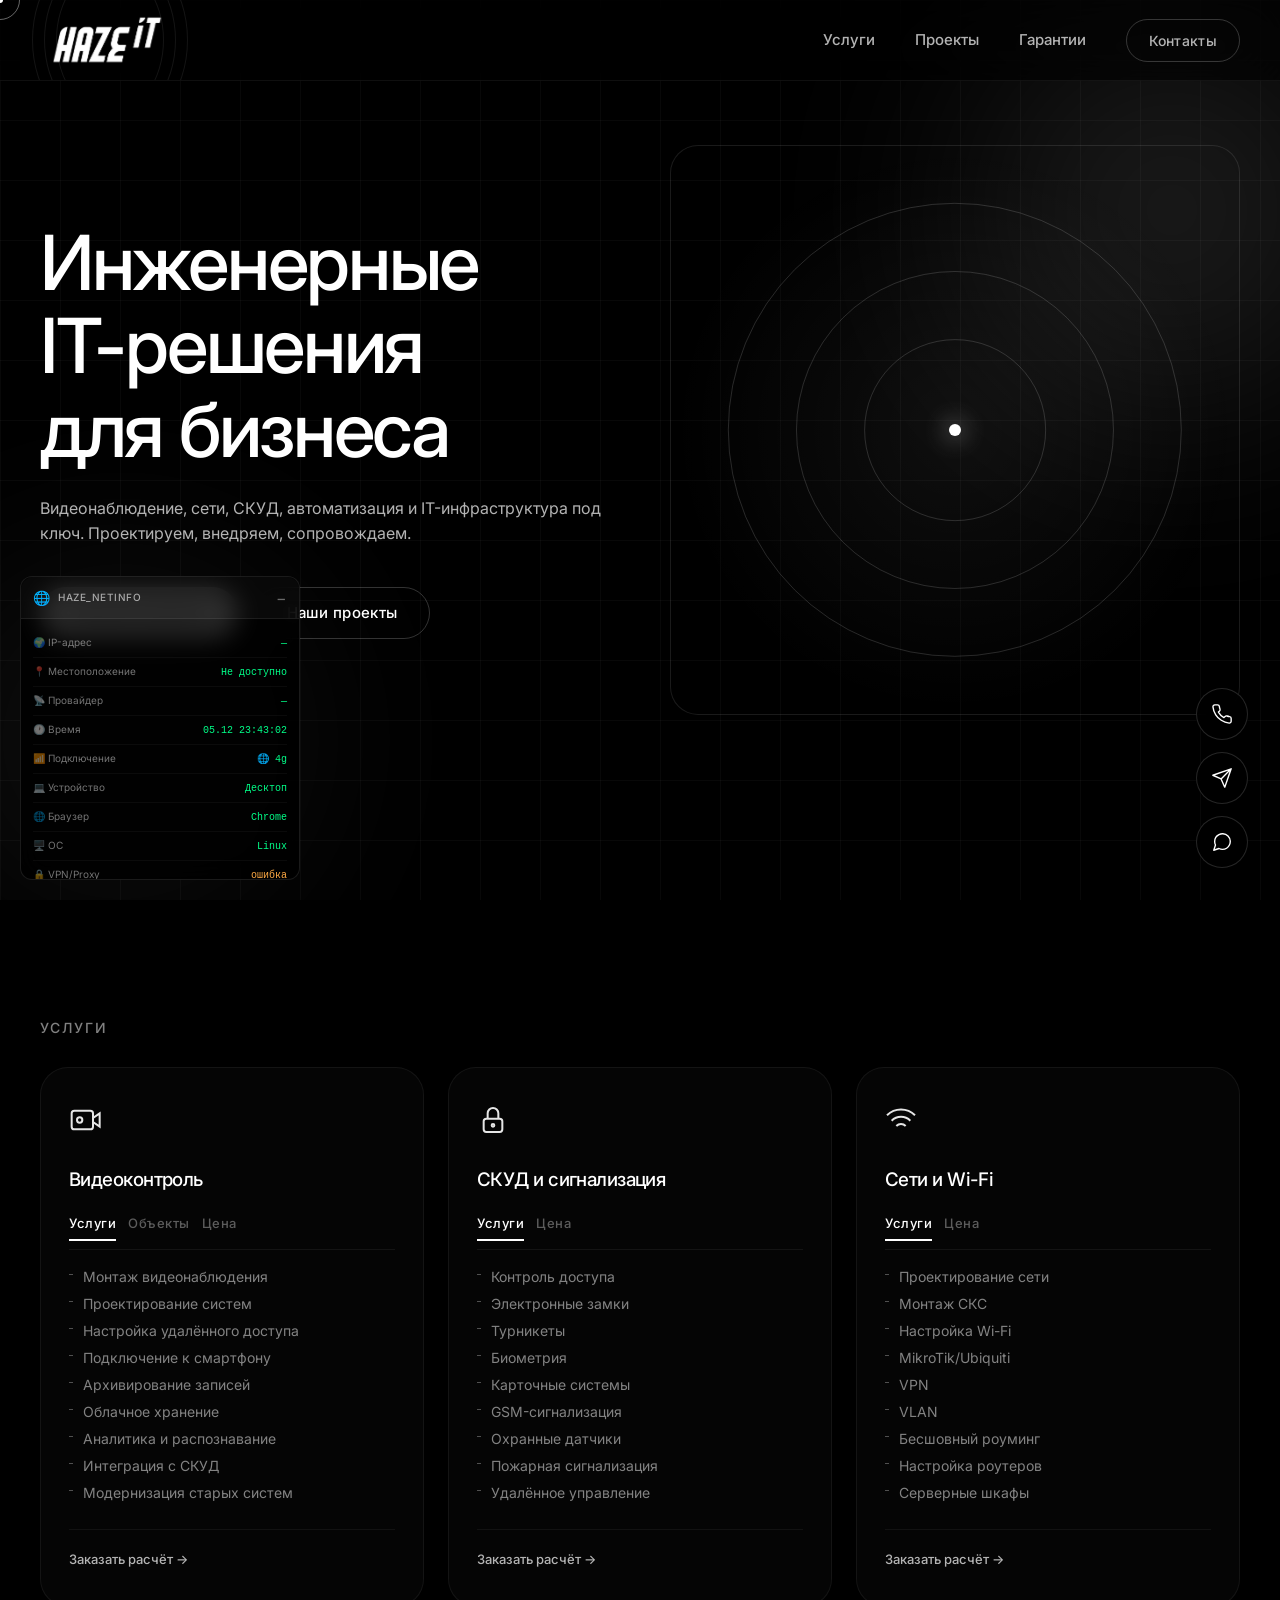
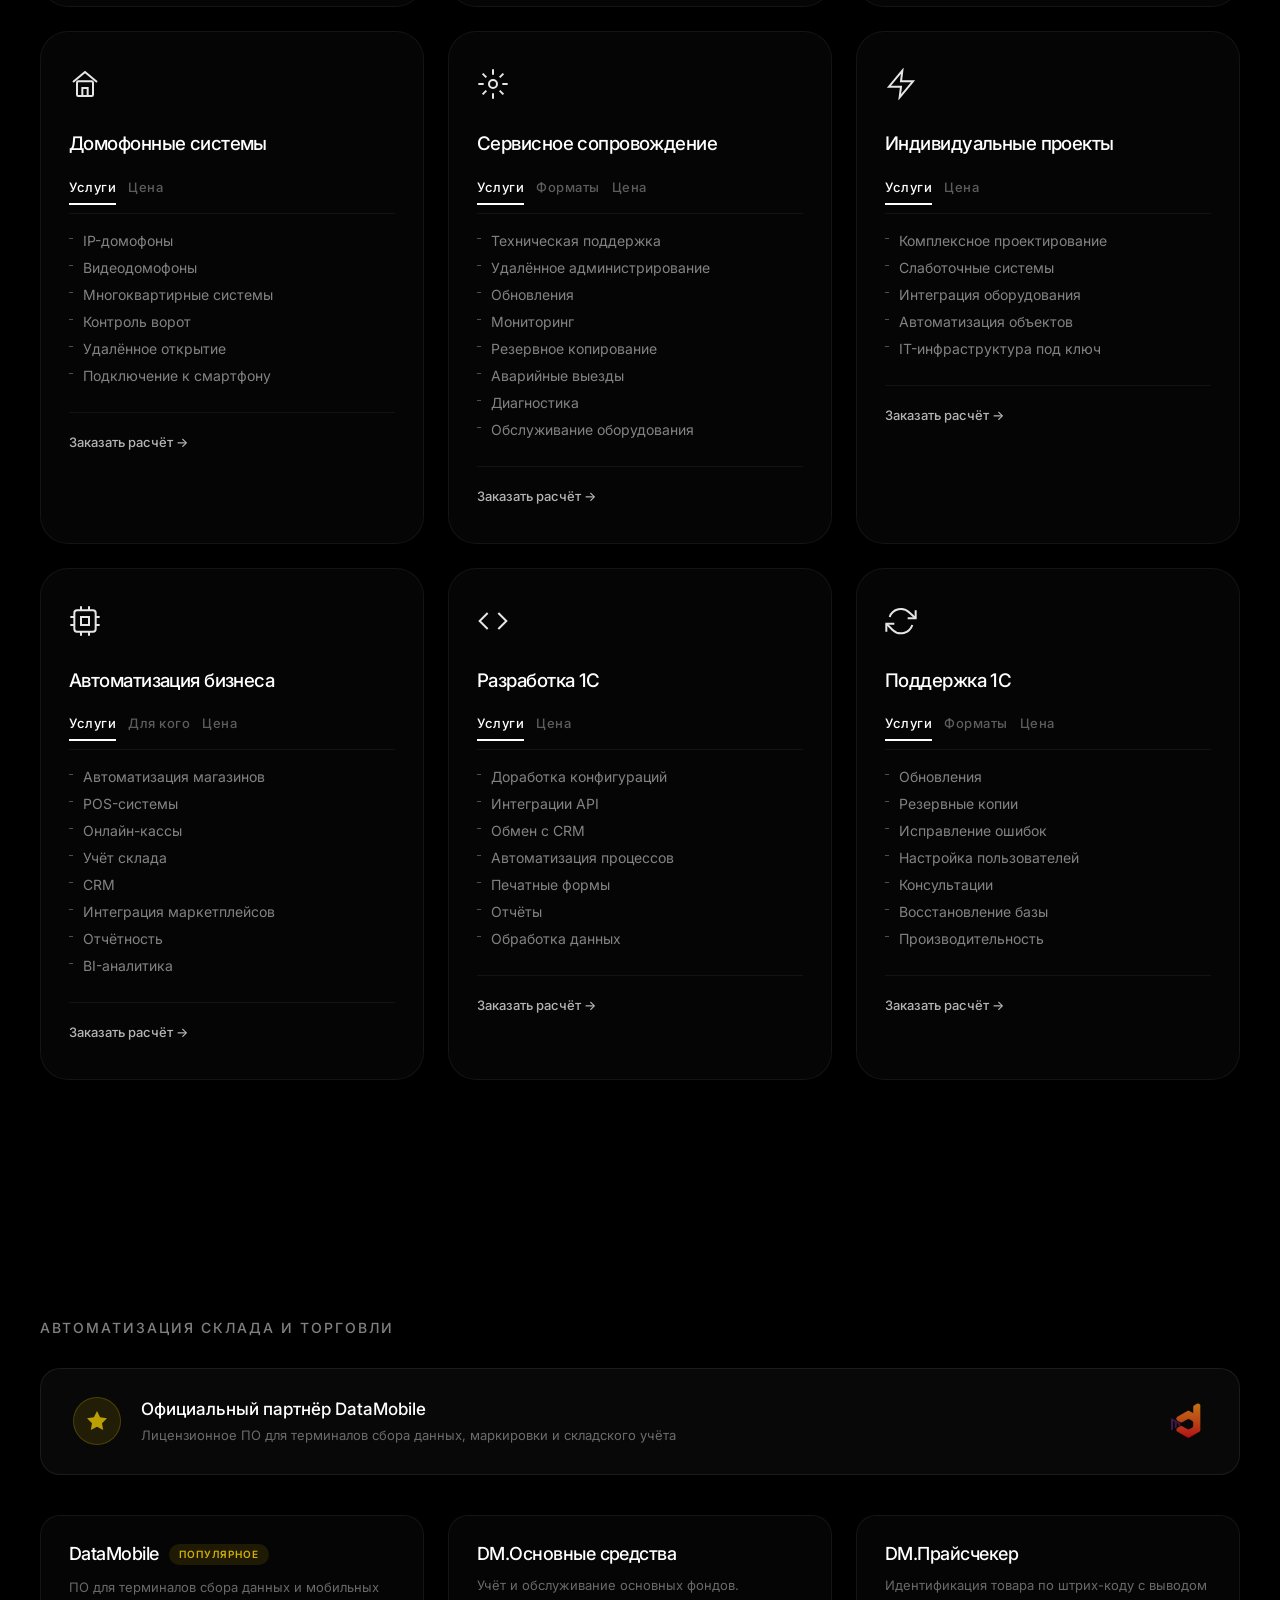
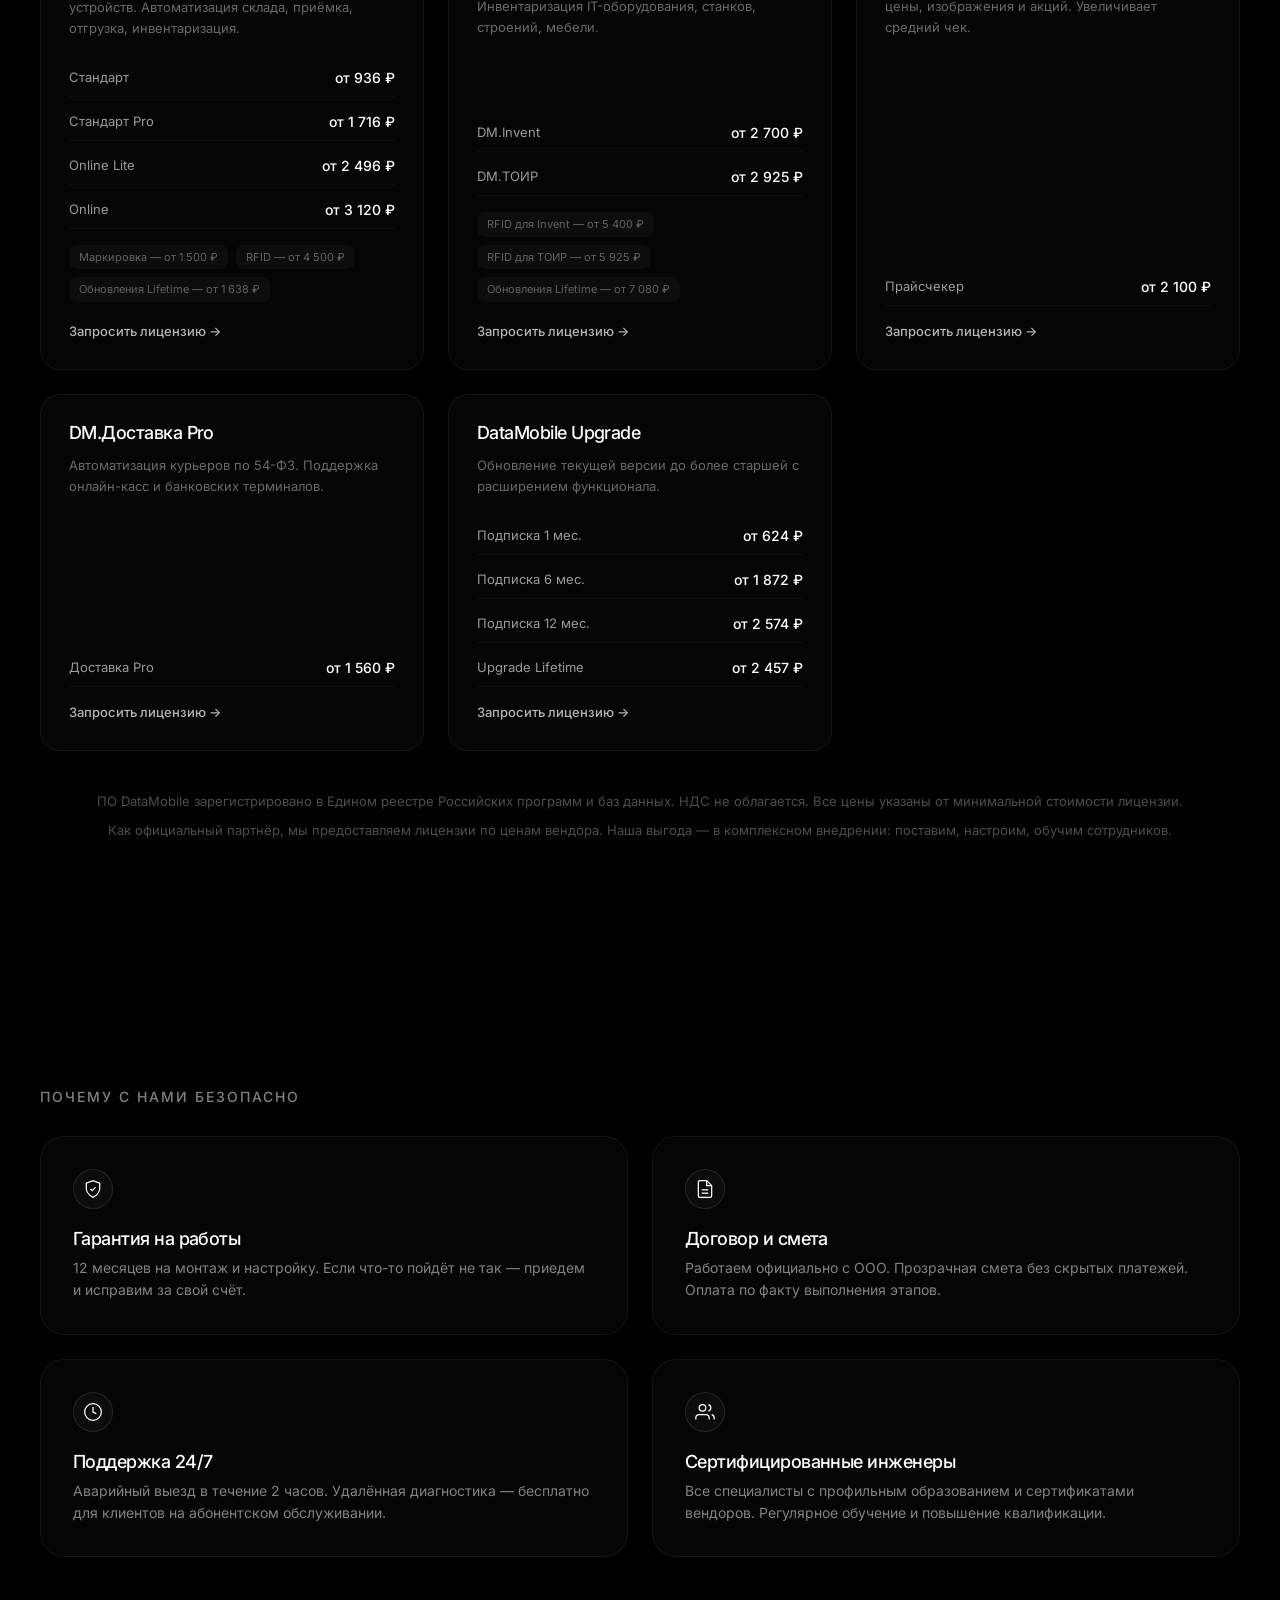
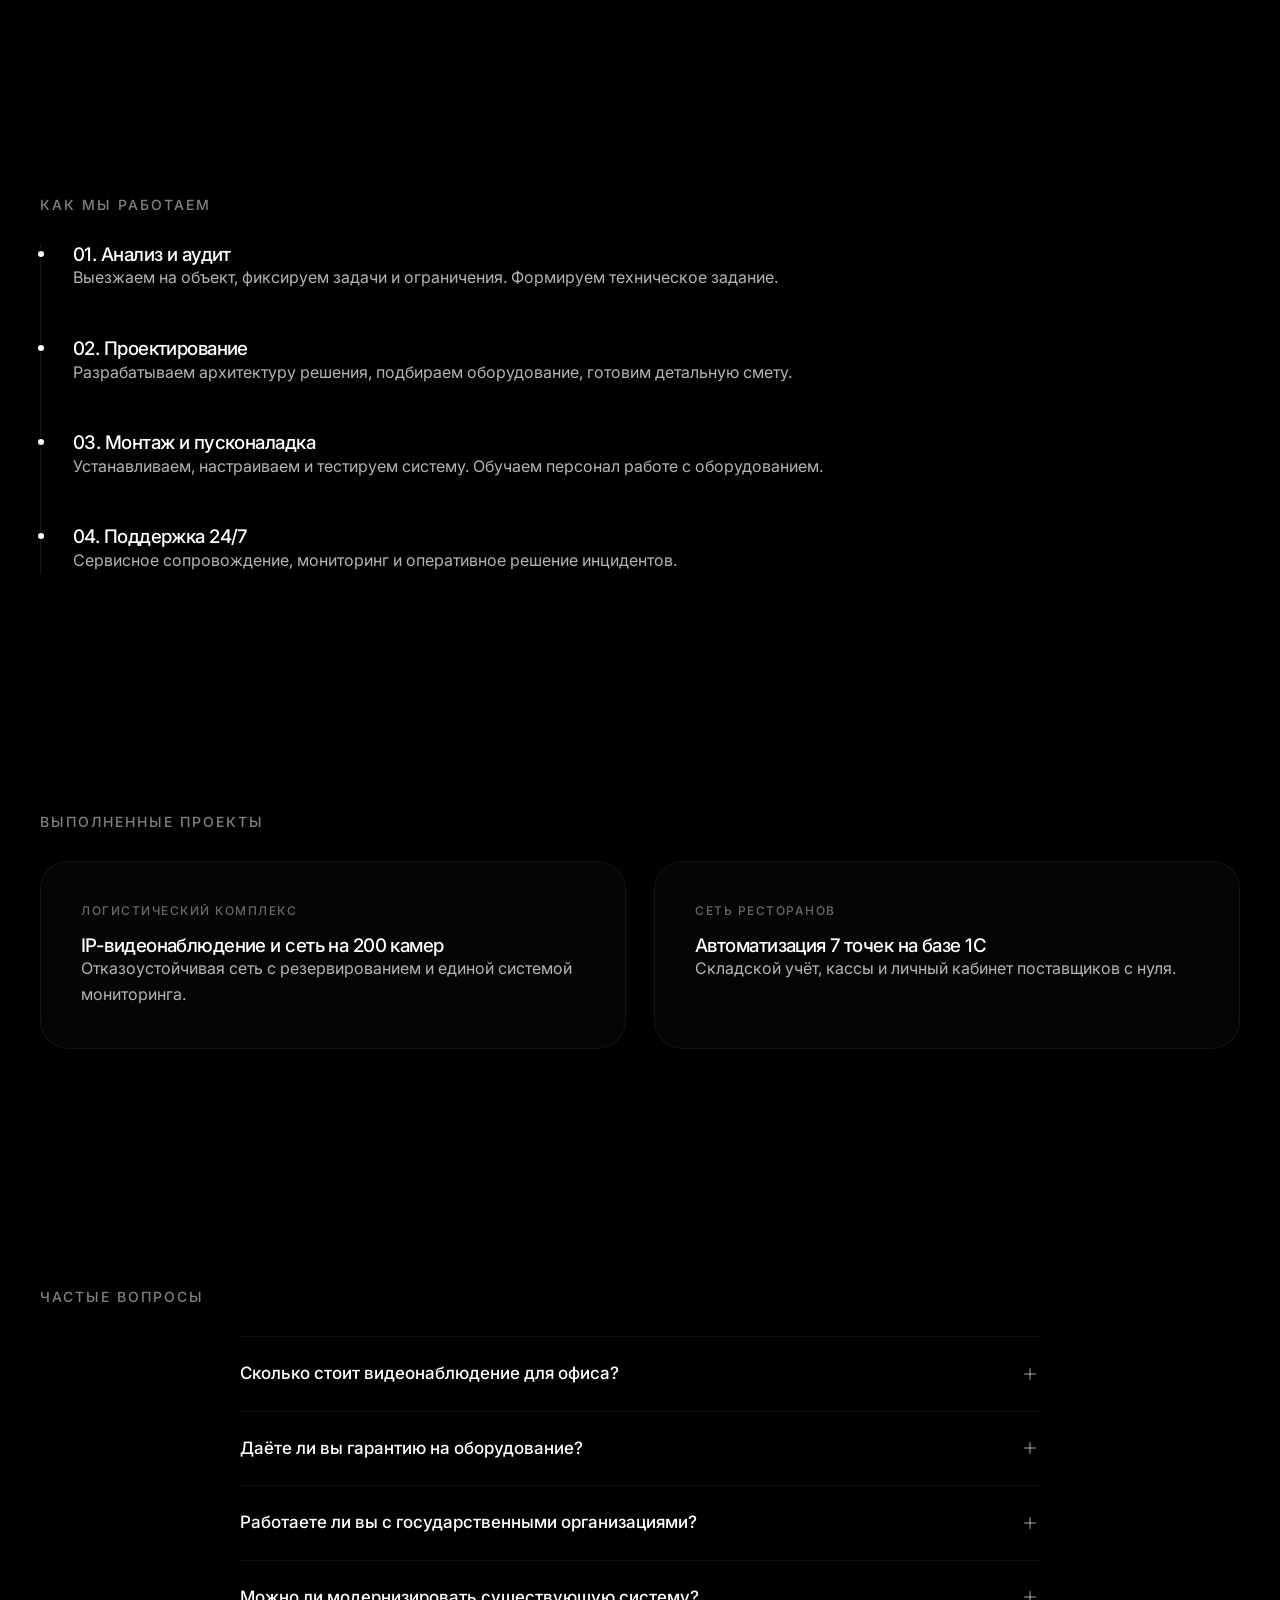
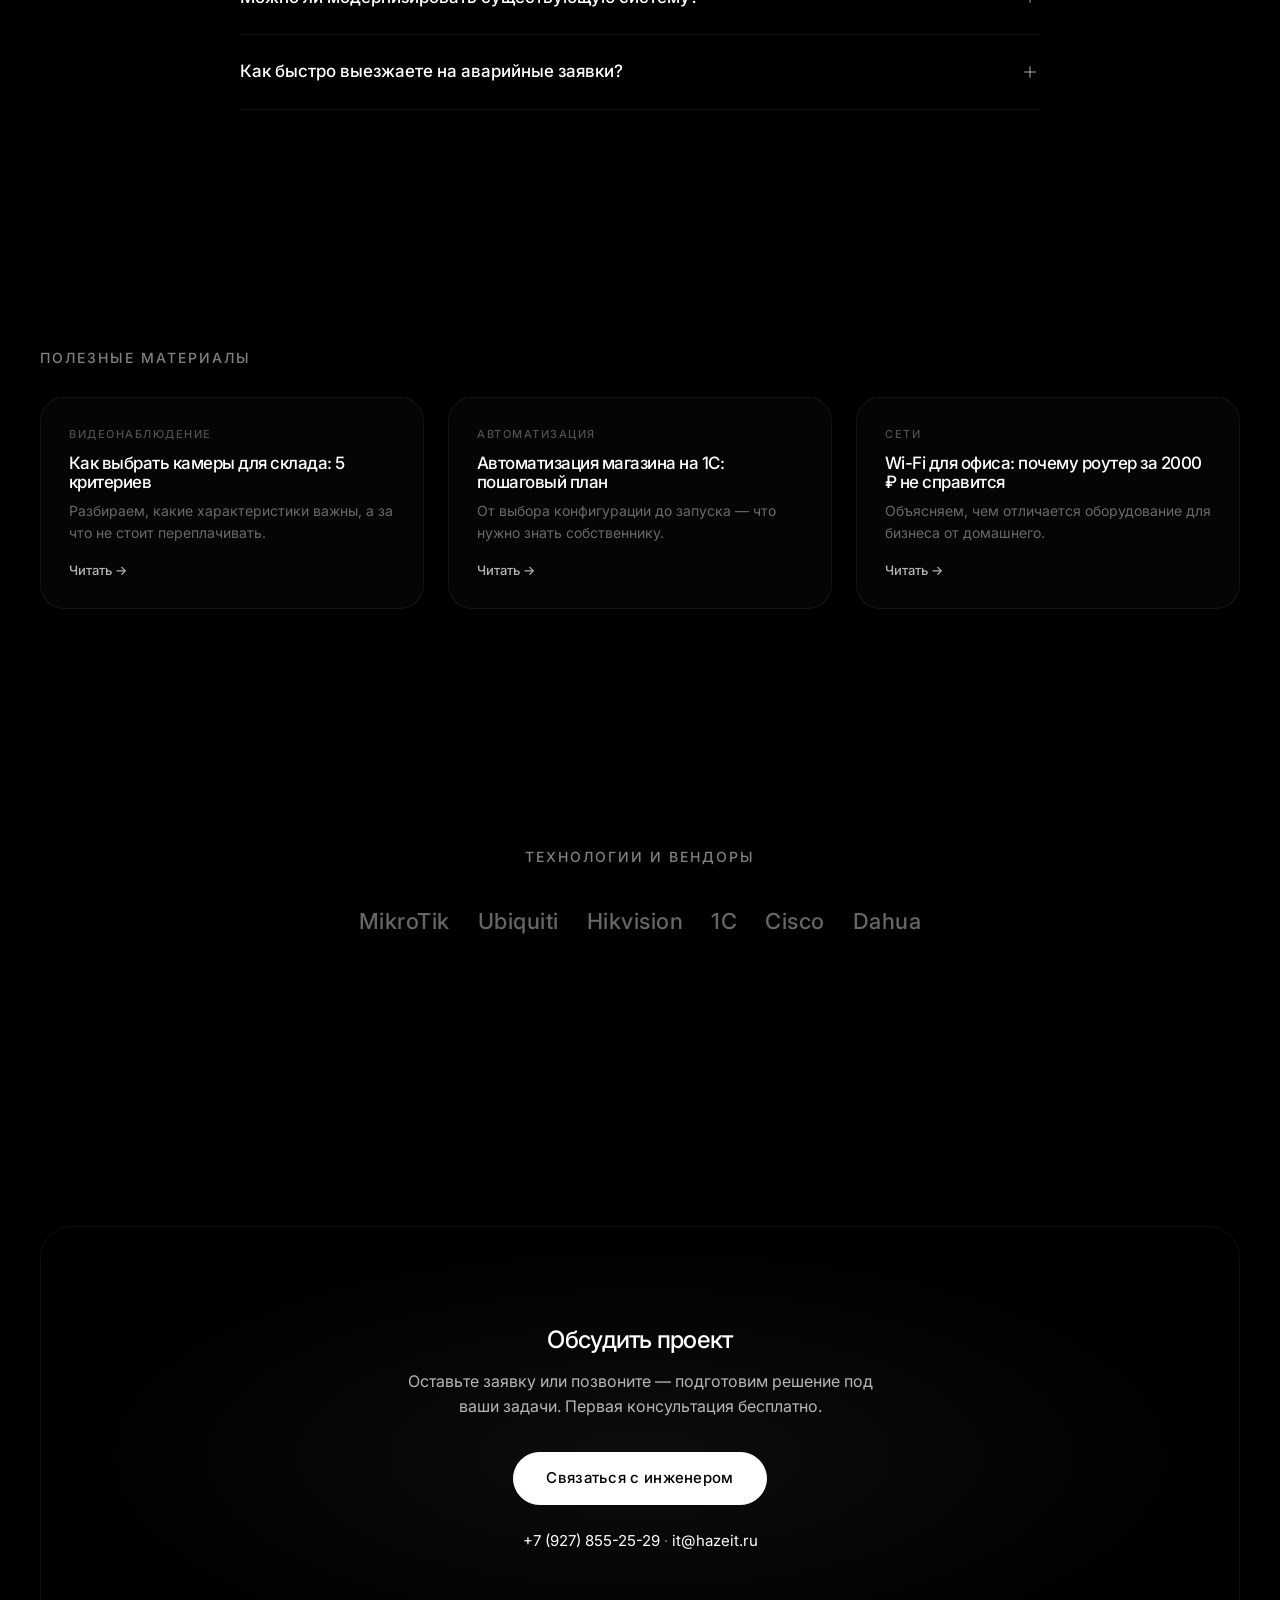
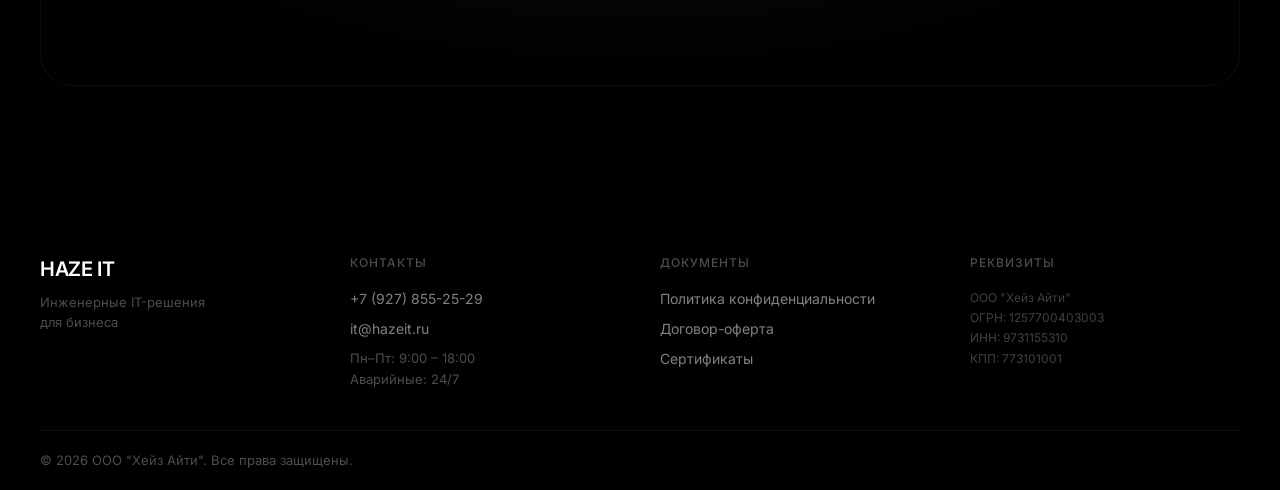
==== commit 34a1a5af: "Add files via upload" ====
--- a/index.html
+++ b/index.html
@@ -1,608 +1,621 @@
-<!DOCTYPE html>
-<html lang="ru">
-<head>
-  <meta charset="UTF-8">
-  <meta name="viewport" content="width=device-width, initial-scale=1.0, viewport-fit=cover">
-  
-  <!-- Основной title (важно для SEO) -->
-  <title>HAZE IT | Инженерные IT-решения для бизнеса — Видеонаблюдение, СКУД, Wi-Fi, 1С</title>
-  
-  <!-- Meta description (важно для кликабельности в выдаче) -->
-  <meta name="description" content="Проектирование, монтаж и обслуживание IT-инфраструктуры. Видеонаблюдение, СКУД, Wi-Fi сети, автоматизация бизнеса и 1С под ключ. Работаем официально с ООО. Гарантия 12 месяцев.">
-  
-  <!-- Meta keywords (уже не критично, но добавим) -->
-  <meta name="keywords" content="IT-решения, видеонаблюдение, СКУД, Wi-Fi для бизнеса, автоматизация склада, 1С разработка, монтаж слаботочных систем, IT-инфраструктура, HAZE IT">
-  
-  <meta name="author" content="HAZE IT">
-  <meta name="robots" content="index, follow">
-  <meta name="revisit-after" content="7 days">
-  
-  <!-- Open Graph для соцсетей -->
-  <meta property="og:title" content="HAZE IT — Инженерные IT-решения для бизнеса">
-  <meta property="og:description" content="Видеонаблюдение, СКУД, Wi-Fi, автоматизация и 1С под ключ. Гарантия 12 месяцев. Поддержка 24/7.">
-  <meta property="og:type" content="website">
-  <meta property="og:url" content="https://hazeit.ru">
-  <meta property="og:image" content="https://hazeit.ru/og-image.png">
-  <meta property="og:image:width" content="1200">
-  <meta property="og:image:height" content="630">
-  
-  <!-- Twitter Card -->
-  <meta name="twitter:card" content="summary_large_image">
-  <meta name="twitter:title" content="HAZE IT — Инженерные IT-решения">
-  <meta name="twitter:description" content="Профессиональный монтаж и обслуживание IT-инфраструктуры для бизнеса.">
-  
-  <!-- Canonical URL (чтобы не было дублей) -->
-  <link rel="canonical" href="https://hazeit.ru/">
-  
-  <!-- Alternate (если есть мобильная версия) -->
-  <link rel="alternate" href="https://hazeit.ru/" hreflang="ru">
-  
-  <link rel="icon" type="image/png" href="favicon.png">
-  <link rel="apple-touch-icon" href="favicon.png">
-  
-  <!-- Preconnect для улучшения скорости -->
-  <link rel="preconnect" href="https://fonts.googleapis.com">
-  <link rel="preconnect" href="https://fonts.gstatic.com" crossorigin>
-  <link href="https://fonts.googleapis.com/css2?family=Inter:opsz,wght@14..32,400..600&display=swap" rel="stylesheet">
-  
-  <link rel="stylesheet" href="css/style.css">
-
-  
-</head>
-<body>
-
-<div class="cursor-dot" aria-hidden="true"></div>
-<div class="cursor-outline" aria-hidden="true"></div>
-
-<div class="bg-animation" aria-hidden="true">
-  <div class="bg-grid"></div>
-  <div class="bg-orb bg-orb-1"></div>
-  <div class="bg-orb bg-orb-2"></div>
-</div>
-
-<header class="header">
-  <div class="container header-inner">
-    <a href="/" class="logo-container" aria-label="HAZE IT — на главную">
-
-        <div class="logo-ring r1"></div>
-        <div class="logo-ring r2"></div>
-        <div class="logo-ring r3"></div>
-
-        <div class="logo-scan"></div>
-
-        <img src="logo.png" alt="HAZE IT" class="logo-image">
-
+    <!DOCTYPE html>
+    <html lang="ru">
+    <head>
+    <meta charset="UTF-8">
+    <meta name="viewport" content="width=device-width, initial-scale=1.0, viewport-fit=cover">
+    
+    <!-- Основной title (важно для SEO) -->
+    <title>HAZE IT | Инженерные IT-решения для бизнеса — Видеонаблюдение, СКУД, Wi-Fi, 1С</title>
+    
+    <!-- Meta description (важно для кликабельности в выдаче) -->
+    <meta name="description" content="Проектирование, монтаж и обслуживание IT-инфраструктуры. Видеонаблюдение, СКУД, Wi-Fi сети, автоматизация бизнеса и 1С под ключ. Работаем официально с ООО. Гарантия 12 месяцев.">
+    
+    <!-- Meta keywords (уже не критично, но добавим) -->
+    <meta name="keywords" content="IT-решения, видеонаблюдение, СКУД, Wi-Fi для бизнеса, автоматизация склада, 1С разработка, монтаж слаботочных систем, IT-инфраструктура, HAZE IT">
+    
+    <meta name="author" content="HAZE IT">
+    <meta name="robots" content="index, follow">
+    <meta name="revisit-after" content="7 days">
+    
+    <!-- Open Graph для соцсетей -->
+    <meta property="og:title" content="HAZE IT — Инженерные IT-решения для бизнеса">
+    <meta property="og:description" content="Видеонаблюдение, СКУД, Wi-Fi, автоматизация и 1С под ключ. Гарантия 12 месяцев. Поддержка 24/7.">
+    <meta property="og:type" content="website">
+    <meta property="og:url" content="https://hazeit.ru">
+    <meta property="og:image" content="https://hazeit.ru/og-image.png">
+    <meta property="og:image:width" content="1200">
+    <meta property="og:image:height" content="630">
+    
+    <!-- Twitter Card -->
+    <meta name="twitter:card" content="summary_large_image">
+    <meta name="twitter:title" content="HAZE IT — Инженерные IT-решения">
+    <meta name="twitter:description" content="Профессиональный монтаж и обслуживание IT-инфраструктуры для бизнеса.">
+    
+    <!-- Canonical URL (чтобы не было дублей) -->
+    <link rel="canonical" href="https://hazeit.ru/">
+    
+    <!-- Alternate (если есть мобильная версия) -->
+    <link rel="alternate" href="https://hazeit.ru/" hreflang="ru">
+    
+    <!-- Favicon -->
+    <link rel="icon" type="image/png" sizes="32x32" href="favicon-32x32.png">
+    <link rel="icon" type="image/png" sizes="16x16" href="favicon-16x16.png">
+    <link rel="shortcut icon" href="favicon.ico">
+
+    <!-- Apple -->
+    <link rel="apple-touch-icon" sizes="180x180" href="apple-touch-icon.png">
+
+    <!-- Android Chrome -->
+    <link rel="icon" type="image/png" sizes="192x192" href="android-chrome-192x192.png">
+    <link rel="icon" type="image/png" sizes="512x512" href="android-chrome-512x512.png">
+
+    <!-- PWA -->
+    <link rel="manifest" href="site.webmanifest">
+    <meta name="theme-color" content="#000000">
+
+    <!-- Preconnect для улучшения скорости -->
+    <link rel="preconnect" href="https://fonts.googleapis.com">
+    <link rel="preconnect" href="https://fonts.gstatic.com" crossorigin>
+    <link href="https://fonts.googleapis.com/css2?family=Inter:opsz,wght@14..32,400..600&display=swap" rel="stylesheet">
+    
+    <link rel="stylesheet" href="css/style.css">
+
+    
+    </head>
+    <body>
+
+    <div class="cursor-dot" aria-hidden="true"></div>
+    <div class="cursor-outline" aria-hidden="true"></div>
+
+    <div class="bg-animation" aria-hidden="true">
+    <div class="bg-grid"></div>
+    <div class="bg-orb bg-orb-1"></div>
+    <div class="bg-orb bg-orb-2"></div>
+    </div>
+
+    <header class="header">
+    <div class="container header-inner">
+        <a href="/" class="logo-container" aria-label="HAZE IT — на главную">
+
+            <div class="logo-ring r1"></div>
+            <div class="logo-ring r2"></div>
+            <div class="logo-ring r3"></div>
+
+            <div class="logo-scan"></div>
+
+            <img src="logo.png" alt="HAZE IT" class="logo-image">
+
+        </a>
+        
+        <button class="burger-btn" id="burgerBtn" aria-label="Меню" aria-expanded="false">
+        <span class="burger-line"></span>
+        <span class="burger-line"></span>
+        <span class="burger-line"></span>
+        </button>
+        
+        <nav class="nav-links" id="navLinks" aria-label="Основная навигация">
+        <a href="#services">Услуги</a>
+        <a href="#cases">Проекты</a>
+        <a href="#guarantees">Гарантии</a>
+        <a href="contact.html" class="btn btn-secondary" style="padding: 10px 22px; font-size: 14px;">Контакты</a>
+        </nav>
+    </div>
+    </header>
+
+    <main>
+    <!-- Hero -->
+    <section class="hero">
+        <div class="container hero-content">
+        <div class="hero-text">
+            <h1>Инженерные<br>IT-решения<br>для бизнеса</h1>
+            <p>Видеонаблюдение, сети, СКУД, автоматизация и IT-инфраструктура под ключ. Проектируем, внедряем, сопровождаем.</p>
+            <div class="hero-actions">
+            <a href="contact.html" class="btn btn-primary">Получить расчёт</a>
+            <a href="#cases" class="btn btn-secondary">Наши проекты</a>
+            </div>
+        </div>
+        <div class="hero-visual" id="heroTarget" aria-label="Интерактивная мишень" role="button" tabindex="0">
+            <div class="hero-visual-graphic">
+            <div class="node-ring"></div>
+            <div class="node-ring"></div>
+            <div class="node-ring"></div>
+            <div class="node-center" id="nodeCenter"></div>
+            <div class="target-hit-ripple" id="hitRipple"></div>
+            </div>
+            <div class="target-combo" id="comboCounter"></div>
+            <div class="particles-container" id="heroParticles"></div>
+        </div>
+        </div>
+    </section>
+
+    <!-- Услуги -->
+    <section id="services">
+        <div class="container">
+        <h2 class="section-title">Услуги</h2>
+        <div class="services-grid" id="servicesGrid"></div>
+        </div>
+    </section>
+
+    <!-- DataMobile -->
+    <section id="datamobile">
+        <div class="container">
+        <h2 class="section-title">Автоматизация склада и торговли</h2>
+        
+        <div class="partner-badge">
+            <div class="partner-badge-icon">
+            <svg viewBox="0 0 24 24" aria-hidden="true"><path d="M12 2l3.09 6.26L22 9.27l-5 4.87 1.18 6.88L12 17.77l-6.18 3.25L7 14.14 2 9.27l6.91-1.01L12 2z"/></svg>
+            </div>
+            <div class="partner-badge-text">
+            <span class="partner-badge-title">Официальный партнёр DataMobile</span>
+            <span class="partner-badge-subtitle">Лицензионное ПО для терминалов сбора данных, маркировки и складского учёта</span>
+            </div>
+            <img src="datamobile-logo.png" alt="DataMobile" class="partner-logo" onerror="this.style.display='none'">
+        </div>
+        
+        <div class="datamobile-grid">
+            <div class="dm-card">
+            <div class="dm-card-header"><h3>DataMobile</h3><span class="dm-badge">Популярное</span></div>
+            <p>ПО для терминалов сбора данных и мобильных устройств. Автоматизация склада, приёмка, отгрузка, инвентаризация.</p>
+            <div class="dm-versions">
+                <div class="dm-version"><span class="dm-version-name">Стандарт</span><span class="dm-version-price">от 936 ₽</span></div>
+                <div class="dm-version"><span class="dm-version-name">Стандарт Pro</span><span class="dm-version-price">от 1 716 ₽</span></div>
+                <div class="dm-version"><span class="dm-version-name">Online Lite</span><span class="dm-version-price">от 2 496 ₽</span></div>
+                <div class="dm-version"><span class="dm-version-name">Online</span><span class="dm-version-price">от 3 120 ₽</span></div>
+            </div>
+            <div class="dm-modules">
+                <span class="dm-module">Маркировка — от 1 500 ₽</span>
+                <span class="dm-module">RFID — от 4 500 ₽</span>
+                <span class="dm-module">Обновления Lifetime — от 1 638 ₽</span>
+            </div>
+            <a href="contact.html" class="dm-link">Запросить лицензию →</a>
+            </div>
+            
+            <div class="dm-card">
+            <div class="dm-card-header"><h3>DM.Основные средства</h3></div>
+            <p>Учёт и обслуживание основных фондов. Инвентаризация IT-оборудования, станков, строений, мебели.</p>
+            <div class="dm-versions">
+                <div class="dm-version"><span class="dm-version-name">DM.Invent</span><span class="dm-version-price">от 2 700 ₽</span></div>
+                <div class="dm-version"><span class="dm-version-name">DM.ТОИР</span><span class="dm-version-price">от 2 925 ₽</span></div>
+            </div>
+            <div class="dm-modules">
+                <span class="dm-module">RFID для Invent — от 5 400 ₽</span>
+                <span class="dm-module">RFID для ТОИР — от 5 925 ₽</span>
+                <span class="dm-module">Обновления Lifetime — от 7 080 ₽</span>
+            </div>
+            <a href="contact.html" class="dm-link">Запросить лицензию →</a>
+            </div>
+            
+            <div class="dm-card">
+            <div class="dm-card-header"><h3>DM.Прайсчекер</h3></div>
+            <p>Идентификация товара по штрих-коду с выводом цены, изображения и акций. Увеличивает средний чек.</p>
+            <div class="dm-versions">
+                <div class="dm-version"><span class="dm-version-name">Прайсчекер</span><span class="dm-version-price">от 2 100 ₽</span></div>
+            </div>
+            <a href="contact.html" class="dm-link">Запросить лицензию →</a>
+            </div>
+            
+            <div class="dm-card">
+            <div class="dm-card-header"><h3>DM.Доставка Pro</h3></div>
+            <p>Автоматизация курьеров по 54-ФЗ. Поддержка онлайн-касс и банковских терминалов.</p>
+            <div class="dm-versions">
+                <div class="dm-version"><span class="dm-version-name">Доставка Pro</span><span class="dm-version-price">от 1 560 ₽</span></div>
+            </div>
+            <a href="contact.html" class="dm-link">Запросить лицензию →</a>
+            </div>
+            
+            <div class="dm-card">
+            <div class="dm-card-header"><h3>DataMobile Upgrade</h3></div>
+            <p>Обновление текущей версии до более старшей с расширением функционала.</p>
+            <div class="dm-versions">
+                <div class="dm-version"><span class="dm-version-name">Подписка 1 мес.</span><span class="dm-version-price">от 624 ₽</span></div>
+                <div class="dm-version"><span class="dm-version-name">Подписка 6 мес.</span><span class="dm-version-price">от 1 872 ₽</span></div>
+                <div class="dm-version"><span class="dm-version-name">Подписка 12 мес.</span><span class="dm-version-price">от 2 574 ₽</span></div>
+                <div class="dm-version"><span class="dm-version-name">Upgrade Lifetime</span><span class="dm-version-price">от 2 457 ₽</span></div>
+            </div>
+            <a href="contact.html" class="dm-link">Запросить лицензию →</a>
+            </div>
+        </div>
+        
+        <div class="dm-footer-note">
+            <p>ПО DataMobile зарегистрировано в Едином реестре Российских программ и баз данных. НДС не облагается. Все цены указаны от минимальной стоимости лицензии.</p>
+            <p>Как официальный партнёр, мы предоставляем лицензии по ценам вендора. Наша выгода — в комплексном внедрении: поставим, настроим, обучим сотрудников.</p>
+        </div>
+        </div>
+    </section>
+
+    <!-- Гарантии -->
+    <section id="guarantees">
+        <div class="container">
+        <h2 class="section-title">Почему с нами безопасно</h2>
+        <div class="guarantees-grid">
+            <div class="guarantee-card">
+            <div class="guarantee-icon"><svg viewBox="0 0 24 24"><path d="M12 22s8-4 8-10V5l-8-3-8 3v7c0 6 8 10 8 10z"/><polyline points="9 12 11 14 15 10"/></svg></div>
+            <h3>Гарантия на работы</h3>
+            <p>12 месяцев на монтаж и настройку. Если что-то пойдёт не так — приедем и исправим за свой счёт.</p>
+            </div>
+            <div class="guarantee-card">
+            <div class="guarantee-icon"><svg viewBox="0 0 24 24"><path d="M14 2H6a2 2 0 0 0-2 2v16a2 2 0 0 0 2 2h12a2 2 0 0 0 2-2V8z"/><polyline points="14 2 14 8 20 8"/><line x1="16" y1="13" x2="8" y2="13"/><line x1="16" y1="17" x2="8" y2="17"/></svg></div>
+            <h3>Договор и смета</h3>
+            <p>Работаем официально с ООО. Прозрачная смета без скрытых платежей. Оплата по факту выполнения этапов.</p>
+            </div>
+            <div class="guarantee-card">
+            <div class="guarantee-icon"><svg viewBox="0 0 24 24"><circle cx="12" cy="12" r="10"/><polyline points="12 6 12 12 16 14"/></svg></div>
+            <h3>Поддержка 24/7</h3>
+            <p>Аварийный выезд в течение 2 часов. Удалённая диагностика — бесплатно для клиентов на абонентском обслуживании.</p>
+            </div>
+            <div class="guarantee-card">
+            <div class="guarantee-icon"><svg viewBox="0 0 24 24"><path d="M17 21v-2a4 4 0 0 0-4-4H5a4 4 0 0 0-4 4v2"/><circle cx="9" cy="7" r="4"/><path d="M23 21v-2a4 4 0 0 0-3-3.87"/><path d="M16 3.13a4 4 0 0 1 0 7.75"/></svg></div>
+            <h3>Сертифицированные инженеры</h3>
+            <p>Все специалисты с профильным образованием и сертификатами вендоров. Регулярное обучение и повышение квалификации.</p>
+            </div>
+        </div>
+        </div>
+    </section>
+
+    <!-- Процесс -->
+    <section id="process">
+        <div class="container">
+        <h2 class="section-title">Как мы работаем</h2>
+        <div class="timeline">
+            <div class="timeline-item"><h3>01. Анализ и аудит</h3><p>Выезжаем на объект, фиксируем задачи и ограничения. Формируем техническое задание.</p></div>
+            <div class="timeline-item"><h3>02. Проектирование</h3><p>Разрабатываем архитектуру решения, подбираем оборудование, готовим детальную смету.</p></div>
+            <div class="timeline-item"><h3>03. Монтаж и пусконаладка</h3><p>Устанавливаем, настраиваем и тестируем систему. Обучаем персонал работе с оборудованием.</p></div>
+            <div class="timeline-item"><h3>04. Поддержка 24/7</h3><p>Сервисное сопровождение, мониторинг и оперативное решение инцидентов.</p></div>
+        </div>
+        </div>
+    </section>
+
+    <!-- Кейсы -->
+    <section id="cases">
+        <div class="container">
+        <h2 class="section-title">Выполненные проекты</h2>
+        <div class="cases-grid">
+            <article class="case-card"><span class="case-tag">Логистический комплекс</span><h3>IP-видеонаблюдение и сеть на 200 камер</h3><p>Отказоустойчивая сеть с резервированием и единой системой мониторинга.</p></article>
+            <article class="case-card"><span class="case-tag">Сеть ресторанов</span><h3>Автоматизация 7 точек на базе 1С</h3><p>Складской учёт, кассы и личный кабинет поставщиков с нуля.</p></article>
+        </div>
+        </div>
+    </section>
+
+    <!-- FAQ -->
+    <section id="faq">
+        <div class="container">
+        <h2 class="section-title">Частые вопросы</h2>
+        <div class="faq-list">
+            <details class="faq-item"><summary>Сколько стоит видеонаблюдение для офиса?<svg class="faq-arrow" viewBox="0 0 24 24"><line x1="12" y1="5" x2="12" y2="19"/><line x1="5" y1="12" x2="19" y2="12"/></svg></summary><div class="faq-answer">Стоимость зависит от количества камер, типа оборудования и сложности монтажа. Базовый комплект на 4 камеры — от 35 000 ₽ под ключ. Точную смету готовим после бесплатного выезда инженера на объект.</div></details>
+            <details class="faq-item"><summary>Даёте ли вы гарантию на оборудование?<svg class="faq-arrow" viewBox="0 0 24 24"><line x1="12" y1="5" x2="12" y2="19"/><line x1="5" y1="12" x2="19" y2="12"/></svg></summary><div class="faq-answer">Да, на всё оборудование действует официальная гарантия производителя (от 1 до 3 лет). На монтажные работы — наша гарантия 12 месяцев.</div></details>
+            <details class="faq-item"><summary>Работаете ли вы с государственными организациями?<svg class="faq-arrow" viewBox="0 0 24 24"><line x1="12" y1="5" x2="12" y2="19"/><line x1="5" y1="12" x2="19" y2="12"/></svg></summary><div class="faq-answer">Да, у нас есть опыт работы с бюджетными организациями. Участвуем в тендерах и готовим документацию по 44-ФЗ и 223-ФЗ.</div></details>
+            <details class="faq-item"><summary>Можно ли модернизировать существующую систему?<svg class="faq-arrow" viewBox="0 0 24 24"><line x1="12" y1="5" x2="12" y2="19"/><line x1="5" y1="12" x2="19" y2="12"/></svg></summary><div class="faq-answer">Да, мы часто модернизируем существующие системы: заменяем устаревшее оборудование, расширяем покрытие Wi-Fi, добавляем новые камеры к уже работающей системе.</div></details>
+            <details class="faq-item"><summary>Как быстро выезжаете на аварийные заявки?<svg class="faq-arrow" viewBox="0 0 24 24"><line x1="12" y1="5" x2="12" y2="19"/><line x1="5" y1="12" x2="19" y2="12"/></svg></summary><div class="faq-answer">Для клиентов на абонентском обслуживании — выезд в течение 2 часов по Москве и области. Удалённая диагностика — в течение 30 минут после обращения.</div></details>
+        </div>
+        </div>
+    </section>
+
+    <!-- Блог -->
+    <section id="blog">
+        <div class="container">
+        <h2 class="section-title">Полезные материалы</h2>
+        <div class="blog-grid">
+            <article class="blog-card"><span class="blog-tag">Видеонаблюдение</span><h3>Как выбрать камеры для склада: 5 критериев</h3><p>Разбираем, какие характеристики важны, а за что не стоит переплачивать.</p><a href="#">Читать →</a></article>
+            <article class="blog-card"><span class="blog-tag">Автоматизация</span><h3>Автоматизация магазина на 1С: пошаговый план</h3><p>От выбора конфигурации до запуска — что нужно знать собственнику.</p><a href="#">Читать →</a></article>
+            <article class="blog-card"><span class="blog-tag">Сети</span><h3>Wi-Fi для офиса: почему роутер за 2000 ₽ не справится</h3><p>Объясняем, чем отличается оборудование для бизнеса от домашнего.</p><a href="#">Читать →</a></article>
+        </div>
+        </div>
+    </section>
+
+    <!-- Технологии -->
+    <section id="tech">
+        <div class="container">
+        <h2 class="section-title" style="text-align: center;">Технологии и вендоры</h2>
+        <div class="tech-list">
+            <span class="tech-item">MikroTik</span><span class="tech-item">Ubiquiti</span><span class="tech-item">Hikvision</span>
+            <span class="tech-item">1С</span><span class="tech-item">Cisco</span><span class="tech-item">Dahua</span>
+        </div>
+        </div>
+    </section>
+
+    <!-- CTA -->
+    <section id="contact">
+        <div class="container">
+        <div class="cta-section">
+            <h2>Обсудить проект</h2>
+            <p>Оставьте заявку или позвоните — подготовим решение под ваши задачи. Первая консультация бесплатно.</p>
+            <a href="contact.html" class="btn btn-primary">Связаться с инженером</a>
+            <p class="contact-info">
+            <a href="tel:+79278552529">+7 (927) 855-25-29</a> · 
+            <a href="mailto:it@hazeit.ru">it@hazeit.ru</a>
+            </p>
+        </div>
+        </div>
+    </section>
+    </main>
+
+    <!-- ===== СЕТЕВОЙ ВИДЖЕТ HAZE NETINFO ===== -->
+    <div class="haze-netinfo" id="hazeNetinfo">
+    <div class="netinfo-header">
+        <span class="netinfo-icon">🌐</span>
+        <span class="netinfo-title">HAZE_NETINFO</span>
+        <span class="netinfo-toggle" id="netinfoToggle">−</span>
+    </div>
+    <div class="netinfo-body" id="netinfoBody">
+        <div class="netinfo-row">
+        <span class="netinfo-label">🌍 IP-адрес</span>
+        <span class="netinfo-value" id="netIp">—</span>
+        </div>
+        <div class="netinfo-row">
+        <span class="netinfo-label">📍 Местоположение</span>
+        <span class="netinfo-value" id="netLocation">—</span>
+        </div>
+        <div class="netinfo-row">
+        <span class="netinfo-label">📡 Провайдер</span>
+        <span class="netinfo-value" id="netIsp">—</span>
+        </div>
+        <div class="netinfo-row">
+        <span class="netinfo-label">🕐 Время</span>
+        <span class="netinfo-value" id="netTime">—</span>
+        </div>
+        <div class="netinfo-row">
+        <span class="netinfo-label">📶 Подключение</span>
+        <span class="netinfo-value" id="netConnection">—</span>
+        </div>
+        <div class="netinfo-row">
+        <span class="netinfo-label">💻 Устройство</span>
+        <span class="netinfo-value" id="netDevice">—</span>
+        </div>
+        <div class="netinfo-row">
+        <span class="netinfo-label">🌐 Браузер</span>
+        <span class="netinfo-value" id="netBrowser">—</span>
+        </div>
+        <div class="netinfo-row">
+        <span class="netinfo-label">🖥️ ОС</span>
+        <span class="netinfo-value" id="netOs">—</span>
+        </div>
+        <div class="netinfo-row netinfo-secure">
+        <span class="netinfo-label">🔒 VPN/Proxy</span>
+        <span class="netinfo-value" id="netProxy">проверка...</span>
+        </div>
+    </div>
+    </div>
+
+    <footer>
+    <div class="container">
+        <div class="footer-grid">
+        <div class="footer-col">
+            <span class="footer-logo">HAZE IT</span>
+            <p style="font-size:13px;color:rgba(255,255,255,0.3);">Инженерные IT-решения<br>для бизнеса</p>
+        </div>
+        <div class="footer-col">
+            <h4>Контакты</h4>
+            <a href="tel:+79278552529">+7 (927) 855-25-29</a>
+            <a href="mailto:it@hazeit.ru">it@hazeit.ru</a>
+            <p style="font-size:13px;color:rgba(255,255,255,0.3);">Пн–Пт: 9:00 – 18:00<br>Аварийные: 24/7</p>
+        </div>
+        <div class="footer-col">
+            <h4>Документы</h4>
+            <a href="privacy-policy.html">Политика конфиденциальности</a>
+            <a href="#">Договор-оферта</a>
+            <a href="#">Сертификаты</a>
+        </div>
+        <div class="footer-col">
+            <h4>Реквизиты</h4>
+            <p style="font-size:12px;color:rgba(255,255,255,0.25);line-height:1.7;">
+            ООО "Хейз Айти"<br>ОГРН: 1257700403003<br>ИНН: 9731155310<br>КПП: 773101001
+            </p>
+        </div>
+        </div>
+        <div class="footer-bottom"><span>© 2026 ООО "Хейз Айти". Все права защищены.</span></div>
+    </div>
+    </footer>
+
+    <!-- Плавающие кнопки -->
+    <div class="floating-actions">
+    
+    <!-- Позвонить -->
+    <a href="tel:+79278552529" class="floating-btn" aria-label="Позвонить">
+        <svg width="22" height="22" viewBox="0 0 24 24" fill="none" xmlns="http://www.w3.org/2000/svg">
+        <path d="M22 16.92v3a2 2 0 0 1-2.18 2 19.79 19.79 0 0 1-8.63-3.07 19.5 19.5 0 0 1-6-6 19.79 19.79 0 0 1-3.07-8.67A2 2 0 0 1 4.11 2h3a2 2 0 0 1 2 1.72 12.84 12.84 0 0 0 .7 2.81 2 2 0 0 1-.45 2.11L8.09 9.91a16 16 0 0 0 6 6l1.27-1.27a2 2 0 0 1 2.11-.45 12.84 12.84 0 0 0 2.81.7A2 2 0 0 1 22 16.92z" stroke="white" stroke-width="1.5" fill="none" stroke-linecap="round" stroke-linejoin="round"/>
+        </svg>
+        <span class="floating-label">Позвонить</span>
     </a>
     
-    <button class="burger-btn" id="burgerBtn" aria-label="Меню" aria-expanded="false">
-      <span class="burger-line"></span>
-      <span class="burger-line"></span>
-      <span class="burger-line"></span>
-    </button>
-    
-    <nav class="nav-links" id="navLinks" aria-label="Основная навигация">
-      <a href="#services">Услуги</a>
-      <a href="#cases">Проекты</a>
-      <a href="#guarantees">Гарантии</a>
-      <a href="contact.html" class="btn btn-secondary" style="padding: 10px 22px; font-size: 14px;">Контакты</a>
-    </nav>
-  </div>
-</header>
-
-<main>
-  <!-- Hero -->
-  <section class="hero">
-    <div class="container hero-content">
-      <div class="hero-text">
-        <h1>Инженерные<br>IT-решения<br>для бизнеса</h1>
-        <p>Видеонаблюдение, сети, СКУД, автоматизация и IT-инфраструктура под ключ. Проектируем, внедряем, сопровождаем.</p>
-        <div class="hero-actions">
-          <a href="contact.html" class="btn btn-primary">Получить расчёт</a>
-          <a href="#cases" class="btn btn-secondary">Наши проекты</a>
-        </div>
-      </div>
-      <div class="hero-visual" id="heroTarget" aria-label="Интерактивная мишень" role="button" tabindex="0">
-        <div class="hero-visual-graphic">
-          <div class="node-ring"></div>
-          <div class="node-ring"></div>
-          <div class="node-ring"></div>
-          <div class="node-center" id="nodeCenter"></div>
-          <div class="target-hit-ripple" id="hitRipple"></div>
-        </div>
-        <div class="target-combo" id="comboCounter"></div>
-        <div class="particles-container" id="heroParticles"></div>
-      </div>
+    <!-- Telegram -->
+    <a href="https://t.me/hazeit" class="floating-btn" aria-label="Telegram" target="_blank" rel="noopener">
+        <svg width="22" height="22" viewBox="0 0 24 24" fill="none" xmlns="http://www.w3.org/2000/svg">
+        <path d="M22 2L11 13M22 2l-7 20-4-9-9-4 20-7z" stroke="white" stroke-width="1.5" fill="none" stroke-linecap="round" stroke-linejoin="round"/>
+        </svg>
+        <span class="floating-label">Telegram</span>
+    </a>
+    
+    <!-- WhatsApp -->
+    <a href="https://wa.me/79278552529" class="floating-btn" aria-label="WhatsApp" target="_blank" rel="noopener">
+        <svg width="22" height="22" viewBox="0 0 24 24" fill="none" xmlns="http://www.w3.org/2000/svg">
+        <path d="M21 11.5a8.38 8.38 0 0 1-.9 3.8 8.5 8.5 0 0 1-7.6 4.7 8.38 8.38 0 0 1-3.8-.9L3 21l1.9-5.7a8.38 8.38 0 0 1-.9-3.8 8.5 8.5 0 0 1 4.7-7.6 8.38 8.38 0 0 1 3.8-.9h.5a8.48 8.48 0 0 1 8 8v.5z" stroke="white" stroke-width="1.5" fill="none" stroke-linecap="round" stroke-linejoin="round"/>
+        </svg>
+        <span class="floating-label">WhatsApp</span>
+    </a>
+    
     </div>
-  </section>
-
-  <!-- Услуги -->
-  <section id="services">
-    <div class="container">
-      <h2 class="section-title">Услуги</h2>
-      <div class="services-grid" id="servicesGrid"></div>
-    </div>
-  </section>
-
-  <!-- DataMobile -->
-  <section id="datamobile">
-    <div class="container">
-      <h2 class="section-title">Автоматизация склада и торговли</h2>
-      
-      <div class="partner-badge">
-        <div class="partner-badge-icon">
-          <svg viewBox="0 0 24 24" aria-hidden="true"><path d="M12 2l3.09 6.26L22 9.27l-5 4.87 1.18 6.88L12 17.77l-6.18 3.25L7 14.14 2 9.27l6.91-1.01L12 2z"/></svg>
-        </div>
-        <div class="partner-badge-text">
-          <span class="partner-badge-title">Официальный партнёр DataMobile</span>
-          <span class="partner-badge-subtitle">Лицензионное ПО для терминалов сбора данных, маркировки и складского учёта</span>
-        </div>
-        <img src="datamobile-logo.png" alt="DataMobile" class="partner-logo" onerror="this.style.display='none'">
-      </div>
-      
-      <div class="datamobile-grid">
-        <div class="dm-card">
-          <div class="dm-card-header"><h3>DataMobile</h3><span class="dm-badge">Популярное</span></div>
-          <p>ПО для терминалов сбора данных и мобильных устройств. Автоматизация склада, приёмка, отгрузка, инвентаризация.</p>
-          <div class="dm-versions">
-            <div class="dm-version"><span class="dm-version-name">Стандарт</span><span class="dm-version-price">от 936 ₽</span></div>
-            <div class="dm-version"><span class="dm-version-name">Стандарт Pro</span><span class="dm-version-price">от 1 716 ₽</span></div>
-            <div class="dm-version"><span class="dm-version-name">Online Lite</span><span class="dm-version-price">от 2 496 ₽</span></div>
-            <div class="dm-version"><span class="dm-version-name">Online</span><span class="dm-version-price">от 3 120 ₽</span></div>
-          </div>
-          <div class="dm-modules">
-            <span class="dm-module">Маркировка — от 1 500 ₽</span>
-            <span class="dm-module">RFID — от 4 500 ₽</span>
-            <span class="dm-module">Обновления Lifetime — от 1 638 ₽</span>
-          </div>
-          <a href="contact.html" class="dm-link">Запросить лицензию →</a>
-        </div>
-        
-        <div class="dm-card">
-          <div class="dm-card-header"><h3>DM.Основные средства</h3></div>
-          <p>Учёт и обслуживание основных фондов. Инвентаризация IT-оборудования, станков, строений, мебели.</p>
-          <div class="dm-versions">
-            <div class="dm-version"><span class="dm-version-name">DM.Invent</span><span class="dm-version-price">от 2 700 ₽</span></div>
-            <div class="dm-version"><span class="dm-version-name">DM.ТОИР</span><span class="dm-version-price">от 2 925 ₽</span></div>
-          </div>
-          <div class="dm-modules">
-            <span class="dm-module">RFID для Invent — от 5 400 ₽</span>
-            <span class="dm-module">RFID для ТОИР — от 5 925 ₽</span>
-            <span class="dm-module">Обновления Lifetime — от 7 080 ₽</span>
-          </div>
-          <a href="contact.html" class="dm-link">Запросить лицензию →</a>
-        </div>
-        
-        <div class="dm-card">
-          <div class="dm-card-header"><h3>DM.Прайсчекер</h3></div>
-          <p>Идентификация товара по штрих-коду с выводом цены, изображения и акций. Увеличивает средний чек.</p>
-          <div class="dm-versions">
-            <div class="dm-version"><span class="dm-version-name">Прайсчекер</span><span class="dm-version-price">от 2 100 ₽</span></div>
-          </div>
-          <a href="contact.html" class="dm-link">Запросить лицензию →</a>
-        </div>
-        
-        <div class="dm-card">
-          <div class="dm-card-header"><h3>DM.Доставка Pro</h3></div>
-          <p>Автоматизация курьеров по 54-ФЗ. Поддержка онлайн-касс и банковских терминалов.</p>
-          <div class="dm-versions">
-            <div class="dm-version"><span class="dm-version-name">Доставка Pro</span><span class="dm-version-price">от 1 560 ₽</span></div>
-          </div>
-          <a href="contact.html" class="dm-link">Запросить лицензию →</a>
-        </div>
-        
-        <div class="dm-card">
-          <div class="dm-card-header"><h3>DataMobile Upgrade</h3></div>
-          <p>Обновление текущей версии до более старшей с расширением функционала.</p>
-          <div class="dm-versions">
-            <div class="dm-version"><span class="dm-version-name">Подписка 1 мес.</span><span class="dm-version-price">от 624 ₽</span></div>
-            <div class="dm-version"><span class="dm-version-name">Подписка 6 мес.</span><span class="dm-version-price">от 1 872 ₽</span></div>
-            <div class="dm-version"><span class="dm-version-name">Подписка 12 мес.</span><span class="dm-version-price">от 2 574 ₽</span></div>
-            <div class="dm-version"><span class="dm-version-name">Upgrade Lifetime</span><span class="dm-version-price">от 2 457 ₽</span></div>
-          </div>
-          <a href="contact.html" class="dm-link">Запросить лицензию →</a>
-        </div>
-      </div>
-      
-      <div class="dm-footer-note">
-        <p>ПО DataMobile зарегистрировано в Едином реестре Российских программ и баз данных. НДС не облагается. Все цены указаны от минимальной стоимости лицензии.</p>
-        <p>Как официальный партнёр, мы предоставляем лицензии по ценам вендора. Наша выгода — в комплексном внедрении: поставим, настроим, обучим сотрудников.</p>
-      </div>
-    </div>
-  </section>
-
-  <!-- Гарантии -->
-  <section id="guarantees">
-    <div class="container">
-      <h2 class="section-title">Почему с нами безопасно</h2>
-      <div class="guarantees-grid">
-        <div class="guarantee-card">
-          <div class="guarantee-icon"><svg viewBox="0 0 24 24"><path d="M12 22s8-4 8-10V5l-8-3-8 3v7c0 6 8 10 8 10z"/><polyline points="9 12 11 14 15 10"/></svg></div>
-          <h3>Гарантия на работы</h3>
-          <p>12 месяцев на монтаж и настройку. Если что-то пойдёт не так — приедем и исправим за свой счёт.</p>
-        </div>
-        <div class="guarantee-card">
-          <div class="guarantee-icon"><svg viewBox="0 0 24 24"><path d="M14 2H6a2 2 0 0 0-2 2v16a2 2 0 0 0 2 2h12a2 2 0 0 0 2-2V8z"/><polyline points="14 2 14 8 20 8"/><line x1="16" y1="13" x2="8" y2="13"/><line x1="16" y1="17" x2="8" y2="17"/></svg></div>
-          <h3>Договор и смета</h3>
-          <p>Работаем официально с ООО. Прозрачная смета без скрытых платежей. Оплата по факту выполнения этапов.</p>
-        </div>
-        <div class="guarantee-card">
-          <div class="guarantee-icon"><svg viewBox="0 0 24 24"><circle cx="12" cy="12" r="10"/><polyline points="12 6 12 12 16 14"/></svg></div>
-          <h3>Поддержка 24/7</h3>
-          <p>Аварийный выезд в течение 2 часов. Удалённая диагностика — бесплатно для клиентов на абонентском обслуживании.</p>
-        </div>
-        <div class="guarantee-card">
-          <div class="guarantee-icon"><svg viewBox="0 0 24 24"><path d="M17 21v-2a4 4 0 0 0-4-4H5a4 4 0 0 0-4 4v2"/><circle cx="9" cy="7" r="4"/><path d="M23 21v-2a4 4 0 0 0-3-3.87"/><path d="M16 3.13a4 4 0 0 1 0 7.75"/></svg></div>
-          <h3>Сертифицированные инженеры</h3>
-          <p>Все специалисты с профильным образованием и сертификатами вендоров. Регулярное обучение и повышение квалификации.</p>
-        </div>
-      </div>
-    </div>
-  </section>
-
-  <!-- Процесс -->
-  <section id="process">
-    <div class="container">
-      <h2 class="section-title">Как мы работаем</h2>
-      <div class="timeline">
-        <div class="timeline-item"><h3>01. Анализ и аудит</h3><p>Выезжаем на объект, фиксируем задачи и ограничения. Формируем техническое задание.</p></div>
-        <div class="timeline-item"><h3>02. Проектирование</h3><p>Разрабатываем архитектуру решения, подбираем оборудование, готовим детальную смету.</p></div>
-        <div class="timeline-item"><h3>03. Монтаж и пусконаладка</h3><p>Устанавливаем, настраиваем и тестируем систему. Обучаем персонал работе с оборудованием.</p></div>
-        <div class="timeline-item"><h3>04. Поддержка 24/7</h3><p>Сервисное сопровождение, мониторинг и оперативное решение инцидентов.</p></div>
-      </div>
-    </div>
-  </section>
-
-  <!-- Кейсы -->
-  <section id="cases">
-    <div class="container">
-      <h2 class="section-title">Выполненные проекты</h2>
-      <div class="cases-grid">
-        <article class="case-card"><span class="case-tag">Логистический комплекс</span><h3>IP-видеонаблюдение и сеть на 200 камер</h3><p>Отказоустойчивая сеть с резервированием и единой системой мониторинга.</p></article>
-        <article class="case-card"><span class="case-tag">Сеть ресторанов</span><h3>Автоматизация 7 точек на базе 1С</h3><p>Складской учёт, кассы и личный кабинет поставщиков с нуля.</p></article>
-      </div>
-    </div>
-  </section>
-
-  <!-- FAQ -->
-  <section id="faq">
-    <div class="container">
-      <h2 class="section-title">Частые вопросы</h2>
-      <div class="faq-list">
-        <details class="faq-item"><summary>Сколько стоит видеонаблюдение для офиса?<svg class="faq-arrow" viewBox="0 0 24 24"><line x1="12" y1="5" x2="12" y2="19"/><line x1="5" y1="12" x2="19" y2="12"/></svg></summary><div class="faq-answer">Стоимость зависит от количества камер, типа оборудования и сложности монтажа. Базовый комплект на 4 камеры — от 35 000 ₽ под ключ. Точную смету готовим после бесплатного выезда инженера на объект.</div></details>
-        <details class="faq-item"><summary>Даёте ли вы гарантию на оборудование?<svg class="faq-arrow" viewBox="0 0 24 24"><line x1="12" y1="5" x2="12" y2="19"/><line x1="5" y1="12" x2="19" y2="12"/></svg></summary><div class="faq-answer">Да, на всё оборудование действует официальная гарантия производителя (от 1 до 3 лет). На монтажные работы — наша гарантия 12 месяцев.</div></details>
-        <details class="faq-item"><summary>Работаете ли вы с государственными организациями?<svg class="faq-arrow" viewBox="0 0 24 24"><line x1="12" y1="5" x2="12" y2="19"/><line x1="5" y1="12" x2="19" y2="12"/></svg></summary><div class="faq-answer">Да, у нас есть опыт работы с бюджетными организациями. Участвуем в тендерах и готовим документацию по 44-ФЗ и 223-ФЗ.</div></details>
-        <details class="faq-item"><summary>Можно ли модернизировать существующую систему?<svg class="faq-arrow" viewBox="0 0 24 24"><line x1="12" y1="5" x2="12" y2="19"/><line x1="5" y1="12" x2="19" y2="12"/></svg></summary><div class="faq-answer">Да, мы часто модернизируем существующие системы: заменяем устаревшее оборудование, расширяем покрытие Wi-Fi, добавляем новые камеры к уже работающей системе.</div></details>
-        <details class="faq-item"><summary>Как быстро выезжаете на аварийные заявки?<svg class="faq-arrow" viewBox="0 0 24 24"><line x1="12" y1="5" x2="12" y2="19"/><line x1="5" y1="12" x2="19" y2="12"/></svg></summary><div class="faq-answer">Для клиентов на абонентском обслуживании — выезд в течение 2 часов по Москве и области. Удалённая диагностика — в течение 30 минут после обращения.</div></details>
-      </div>
-    </div>
-  </section>
-
-  <!-- Блог -->
-  <section id="blog">
-    <div class="container">
-      <h2 class="section-title">Полезные материалы</h2>
-      <div class="blog-grid">
-        <article class="blog-card"><span class="blog-tag">Видеонаблюдение</span><h3>Как выбрать камеры для склада: 5 критериев</h3><p>Разбираем, какие характеристики важны, а за что не стоит переплачивать.</p><a href="#">Читать →</a></article>
-        <article class="blog-card"><span class="blog-tag">Автоматизация</span><h3>Автоматизация магазина на 1С: пошаговый план</h3><p>От выбора конфигурации до запуска — что нужно знать собственнику.</p><a href="#">Читать →</a></article>
-        <article class="blog-card"><span class="blog-tag">Сети</span><h3>Wi-Fi для офиса: почему роутер за 2000 ₽ не справится</h3><p>Объясняем, чем отличается оборудование для бизнеса от домашнего.</p><a href="#">Читать →</a></article>
-      </div>
-    </div>
-  </section>
-
-  <!-- Технологии -->
-  <section id="tech">
-    <div class="container">
-      <h2 class="section-title" style="text-align: center;">Технологии и вендоры</h2>
-      <div class="tech-list">
-        <span class="tech-item">MikroTik</span><span class="tech-item">Ubiquiti</span><span class="tech-item">Hikvision</span>
-        <span class="tech-item">1С</span><span class="tech-item">Cisco</span><span class="tech-item">Dahua</span>
-      </div>
-    </div>
-  </section>
-
-  <!-- CTA -->
-  <section id="contact">
-    <div class="container">
-      <div class="cta-section">
-        <h2>Обсудить проект</h2>
-        <p>Оставьте заявку или позвоните — подготовим решение под ваши задачи. Первая консультация бесплатно.</p>
-        <a href="contact.html" class="btn btn-primary">Связаться с инженером</a>
-        <p class="contact-info">
-          <a href="tel:+79278552529">+7 (927) 855-25-29</a> · 
-          <a href="mailto:it@hazeit.ru">it@hazeit.ru</a>
-        </p>
-      </div>
-    </div>
-  </section>
-</main>
-
-<!-- ===== СЕТЕВОЙ ВИДЖЕТ HAZE NETINFO ===== -->
-<div class="haze-netinfo" id="hazeNetinfo">
-  <div class="netinfo-header">
-    <span class="netinfo-icon">🌐</span>
-    <span class="netinfo-title">HAZE_NETINFO</span>
-    <span class="netinfo-toggle" id="netinfoToggle">−</span>
-  </div>
-  <div class="netinfo-body" id="netinfoBody">
-    <div class="netinfo-row">
-      <span class="netinfo-label">🌍 IP-адрес</span>
-      <span class="netinfo-value" id="netIp">—</span>
-    </div>
-    <div class="netinfo-row">
-      <span class="netinfo-label">📍 Местоположение</span>
-      <span class="netinfo-value" id="netLocation">—</span>
-    </div>
-    <div class="netinfo-row">
-      <span class="netinfo-label">📡 Провайдер</span>
-      <span class="netinfo-value" id="netIsp">—</span>
-    </div>
-    <div class="netinfo-row">
-      <span class="netinfo-label">🕐 Время</span>
-      <span class="netinfo-value" id="netTime">—</span>
-    </div>
-    <div class="netinfo-row">
-      <span class="netinfo-label">📶 Подключение</span>
-      <span class="netinfo-value" id="netConnection">—</span>
-    </div>
-    <div class="netinfo-row">
-      <span class="netinfo-label">💻 Устройство</span>
-      <span class="netinfo-value" id="netDevice">—</span>
-    </div>
-    <div class="netinfo-row">
-      <span class="netinfo-label">🌐 Браузер</span>
-      <span class="netinfo-value" id="netBrowser">—</span>
-    </div>
-    <div class="netinfo-row">
-      <span class="netinfo-label">🖥️ ОС</span>
-      <span class="netinfo-value" id="netOs">—</span>
-    </div>
-    <div class="netinfo-row netinfo-secure">
-      <span class="netinfo-label">🔒 VPN/Proxy</span>
-      <span class="netinfo-value" id="netProxy">проверка...</span>
-    </div>
-  </div>
-</div>
-
-<footer>
-  <div class="container">
-    <div class="footer-grid">
-      <div class="footer-col">
-        <span class="footer-logo">HAZE IT</span>
-        <p style="font-size:13px;color:rgba(255,255,255,0.3);">Инженерные IT-решения<br>для бизнеса</p>
-      </div>
-      <div class="footer-col">
-        <h4>Контакты</h4>
-        <a href="tel:+79278552529">+7 (927) 855-25-29</a>
-        <a href="mailto:it@hazeit.ru">it@hazeit.ru</a>
-        <p style="font-size:13px;color:rgba(255,255,255,0.3);">Пн–Пт: 9:00 – 18:00<br>Аварийные: 24/7</p>
-      </div>
-      <div class="footer-col">
-        <h4>Документы</h4>
-        <a href="privacy-policy.html">Политика конфиденциальности</a>
-        <a href="#">Договор-оферта</a>
-        <a href="#">Сертификаты</a>
-      </div>
-      <div class="footer-col">
-        <h4>Реквизиты</h4>
-        <p style="font-size:12px;color:rgba(255,255,255,0.25);line-height:1.7;">
-          ООО "Хейз Айти"<br>ОГРН: 1257700403003<br>ИНН: 9731155310<br>КПП: 773101001
-        </p>
-      </div>
-    </div>
-    <div class="footer-bottom"><span>© 2026 ООО "Хейз Айти". Все права защищены.</span></div>
-  </div>
-</footer>
-
-<!-- Плавающие кнопки -->
-<div class="floating-actions">
-  
-  <!-- Позвонить -->
-  <a href="tel:+79278552529" class="floating-btn" aria-label="Позвонить">
-    <svg width="22" height="22" viewBox="0 0 24 24" fill="none" xmlns="http://www.w3.org/2000/svg">
-      <path d="M22 16.92v3a2 2 0 0 1-2.18 2 19.79 19.79 0 0 1-8.63-3.07 19.5 19.5 0 0 1-6-6 19.79 19.79 0 0 1-3.07-8.67A2 2 0 0 1 4.11 2h3a2 2 0 0 1 2 1.72 12.84 12.84 0 0 0 .7 2.81 2 2 0 0 1-.45 2.11L8.09 9.91a16 16 0 0 0 6 6l1.27-1.27a2 2 0 0 1 2.11-.45 12.84 12.84 0 0 0 2.81.7A2 2 0 0 1 22 16.92z" stroke="white" stroke-width="1.5" fill="none" stroke-linecap="round" stroke-linejoin="round"/>
-    </svg>
-    <span class="floating-label">Позвонить</span>
-  </a>
-  
-  <!-- Telegram -->
-  <a href="https://t.me/hazeit" class="floating-btn" aria-label="Telegram" target="_blank" rel="noopener">
-    <svg width="22" height="22" viewBox="0 0 24 24" fill="none" xmlns="http://www.w3.org/2000/svg">
-      <path d="M22 2L11 13M22 2l-7 20-4-9-9-4 20-7z" stroke="white" stroke-width="1.5" fill="none" stroke-linecap="round" stroke-linejoin="round"/>
-    </svg>
-    <span class="floating-label">Telegram</span>
-  </a>
-  
-  <!-- WhatsApp -->
-  <a href="https://wa.me/79278552529" class="floating-btn" aria-label="WhatsApp" target="_blank" rel="noopener">
-    <svg width="22" height="22" viewBox="0 0 24 24" fill="none" xmlns="http://www.w3.org/2000/svg">
-      <path d="M21 11.5a8.38 8.38 0 0 1-.9 3.8 8.5 8.5 0 0 1-7.6 4.7 8.38 8.38 0 0 1-3.8-.9L3 21l1.9-5.7a8.38 8.38 0 0 1-.9-3.8 8.5 8.5 0 0 1 4.7-7.6 8.38 8.38 0 0 1 3.8-.9h.5a8.48 8.48 0 0 1 8 8v.5z" stroke="white" stroke-width="1.5" fill="none" stroke-linecap="round" stroke-linejoin="round"/>
-    </svg>
-    <span class="floating-label">WhatsApp</span>
-  </a>
-  
-</div>
-
-<!-- СКРИПТЫ -->
-<script>
-// Глобальные данные для услуг
-window.servicesData = null;
-
-// Загружаем JSON
-fetch('data/services.json')
-  .then(function(response) { return response.json(); })
-  .then(function(data) { 
-    window.servicesData = data;
-    var script = document.createElement('script');
-    script.src = 'js/services.js';
-    document.body.appendChild(script);
-  })
-  .catch(function(error) {
-    console.error('Ошибка загрузки услуг:', error);
-    var script = document.createElement('script');
-    script.src = 'js/services.js';
-    document.body.appendChild(script);
-  });
-</script>
-
-<script src="js/cursor.js"></script>
-<script src="js/target.js"></script>
-
-<script>
-(function() {
-  // Индикатор прогресса скролла
-  window.addEventListener('scroll', function() {
-    var scrollTop = window.scrollY;
-    var docHeight = document.documentElement.scrollHeight - window.innerHeight;
-    var progress = (scrollTop / docHeight) * 100;
-    document.body.style.setProperty('--scroll-progress', progress + '%');
-  });
-  
-  // Бургер-меню
-  var burgerBtn = document.getElementById('burgerBtn');
-  var navLinks = document.getElementById('navLinks');
-  
-  if (burgerBtn && navLinks) {
-    burgerBtn.addEventListener('click', function() {
-      var expanded = navLinks.classList.toggle('active');
-      burgerBtn.setAttribute('aria-expanded', expanded);
+
+    <!-- СКРИПТЫ -->
+    <script>
+    // Глобальные данные для услуг
+    window.servicesData = null;
+
+    // Загружаем JSON
+    fetch('data/services.json')
+    .then(function(response) { return response.json(); })
+    .then(function(data) { 
+        window.servicesData = data;
+        var script = document.createElement('script');
+        script.src = 'js/services.js';
+        document.body.appendChild(script);
+    })
+    .catch(function(error) {
+        console.error('Ошибка загрузки услуг:', error);
+        var script = document.createElement('script');
+        script.src = 'js/services.js';
+        document.body.appendChild(script);
     });
-    
-    navLinks.querySelectorAll('a').forEach(function(link) {
-      link.addEventListener('click', function() {
-        navLinks.classList.remove('active');
-        burgerBtn.setAttribute('aria-expanded', 'false');
-      });
+    </script>
+
+    <script src="js/cursor.js"></script>
+    <script src="js/target.js"></script>
+
+    <script>
+    (function() {
+    // Индикатор прогресса скролла
+    window.addEventListener('scroll', function() {
+        var scrollTop = window.scrollY;
+        var docHeight = document.documentElement.scrollHeight - window.innerHeight;
+        var progress = (scrollTop / docHeight) * 100;
+        document.body.style.setProperty('--scroll-progress', progress + '%');
     });
-  }
-})();
-
-// ===== СЕТЕВОЙ ВИДЖЕТ HAZE NETINFO =====
-(function() {
-  const netIp = document.getElementById('netIp');
-  const netLocation = document.getElementById('netLocation');
-  const netIsp = document.getElementById('netIsp');
-  const netTime = document.getElementById('netTime');
-  const netConnection = document.getElementById('netConnection');
-  const netDevice = document.getElementById('netDevice');
-  const netBrowser = document.getElementById('netBrowser');
-  const netOs = document.getElementById('netOs');
-  const netProxy = document.getElementById('netProxy');
-  const toggleBtn = document.getElementById('netinfoToggle');
-  const widget = document.getElementById('hazeNetinfo');
-  
-  function getDeviceInfo() {
-    const ua = navigator.userAgent;
-    let device = 'Десктоп';
-    if (/(tablet|ipad|playbook|silk)|(android(?!.*mobi))/i.test(ua)) device = 'Планшет';
-    else if (/Mobile|iP(hone|od)|Android|BlackBerry|IEMobile|Kindle|Silk-Accelerated|(hpw|web)OS|Opera M(obi|ini)/.test(ua)) device = 'Смартфон';
-    if (netDevice) netDevice.textContent = device;
-    
-    let browser = 'Неизвестно';
-    if (ua.indexOf('Chrome') > -1) browser = 'Chrome';
-    else if (ua.indexOf('Firefox') > -1) browser = 'Firefox';
-    else if (ua.indexOf('Safari') > -1) browser = 'Safari';
-    else if (ua.indexOf('Edge') > -1) browser = 'Edge';
-    else if (ua.indexOf('Opera') > -1 || ua.indexOf('OPR') > -1) browser = 'Opera';
-    if (netBrowser) netBrowser.textContent = browser;
-    
-    let os = 'Неизвестно';
-    if (ua.indexOf('Win') > -1) os = 'Windows';
-    else if (ua.indexOf('Mac') > -1) os = 'macOS';
-    else if (ua.indexOf('Linux') > -1) os = 'Linux';
-    else if (ua.indexOf('Android') > -1) os = 'Android';
-    else if (ua.indexOf('iOS') > -1 || ua.indexOf('iPhone') > -1 || ua.indexOf('iPad') > -1) os = 'iOS';
-    if (netOs) netOs.textContent = os;
-  }
-  
-  // Обновление времени
-  function updateTime() {
-    if (!netTime) return;
-    const now = new Date();
-    const timeStr = now.toLocaleTimeString('ru-RU', { hour: '2-digit', minute: '2-digit', second: '2-digit' });
-    const dateStr = now.toLocaleDateString('ru-RU', { day: '2-digit', month: '2-digit' });
-    netTime.textContent = `${dateStr} ${timeStr}`;
-  }
-  updateTime();
-  setInterval(updateTime, 1000);
-  
-  // Тип подключения
-  function updateConnection() {
-    if (!netConnection) return;
-    const conn = navigator.connection || navigator.mozConnection || navigator.webkitConnection;
-    if (conn) {
-      const connType = conn.effectiveType || 'неизвестно';
-      let connDisplay = '';
-      if (connType === 'wifi') connDisplay = '📶 Wi-Fi';
-      else if (connType === 'ethernet') connDisplay = '🔌 Ethernet';
-      else if (connType === 'cellular') connDisplay = '📱 Мобильные данные';
-      else connDisplay = `🌐 ${connType}`;
-      netConnection.textContent = connDisplay;
-    } else {
-      netConnection.textContent = '—';
+    
+    // Бургер-меню
+    var burgerBtn = document.getElementById('burgerBtn');
+    var navLinks = document.getElementById('navLinks');
+    
+    if (burgerBtn && navLinks) {
+        burgerBtn.addEventListener('click', function() {
+        var expanded = navLinks.classList.toggle('active');
+        burgerBtn.setAttribute('aria-expanded', expanded);
+        });
+        
+        navLinks.querySelectorAll('a').forEach(function(link) {
+        link.addEventListener('click', function() {
+            navLinks.classList.remove('active');
+            burgerBtn.setAttribute('aria-expanded', 'false');
+        });
+        });
     }
-  }
-  updateConnection();
-  
-  async function getNetworkInfo() {
-    if (!netIp || !netLocation || !netIsp || !netProxy) return;
-    
-    try {
-      netIp.textContent = '...';
-      netLocation.textContent = '...';
-      netIsp.textContent = '...';
-      netProxy.textContent = 'проверка...';
-      
-      // Для локальной разработки — заглушка
-      if (window.location.hostname === '127.0.0.1' || window.location.hostname === 'localhost') {
-        netIp.textContent = 'локальный';
-        netLocation.textContent = 'разработка';
+    })();
+
+    // ===== СЕТЕВОЙ ВИДЖЕТ HAZE NETINFO =====
+    (function() {
+    const netIp = document.getElementById('netIp');
+    const netLocation = document.getElementById('netLocation');
+    const netIsp = document.getElementById('netIsp');
+    const netTime = document.getElementById('netTime');
+    const netConnection = document.getElementById('netConnection');
+    const netDevice = document.getElementById('netDevice');
+    const netBrowser = document.getElementById('netBrowser');
+    const netOs = document.getElementById('netOs');
+    const netProxy = document.getElementById('netProxy');
+    const toggleBtn = document.getElementById('netinfoToggle');
+    const widget = document.getElementById('hazeNetinfo');
+    
+    function getDeviceInfo() {
+        const ua = navigator.userAgent;
+        let device = 'Десктоп';
+        if (/(tablet|ipad|playbook|silk)|(android(?!.*mobi))/i.test(ua)) device = 'Планшет';
+        else if (/Mobile|iP(hone|od)|Android|BlackBerry|IEMobile|Kindle|Silk-Accelerated|(hpw|web)OS|Opera M(obi|ini)/.test(ua)) device = 'Смартфон';
+        if (netDevice) netDevice.textContent = device;
+        
+        let browser = 'Неизвестно';
+        if (ua.indexOf('Chrome') > -1) browser = 'Chrome';
+        else if (ua.indexOf('Firefox') > -1) browser = 'Firefox';
+        else if (ua.indexOf('Safari') > -1) browser = 'Safari';
+        else if (ua.indexOf('Edge') > -1) browser = 'Edge';
+        else if (ua.indexOf('Opera') > -1 || ua.indexOf('OPR') > -1) browser = 'Opera';
+        if (netBrowser) netBrowser.textContent = browser;
+        
+        let os = 'Неизвестно';
+        if (ua.indexOf('Win') > -1) os = 'Windows';
+        else if (ua.indexOf('Mac') > -1) os = 'macOS';
+        else if (ua.indexOf('Linux') > -1) os = 'Linux';
+        else if (ua.indexOf('Android') > -1) os = 'Android';
+        else if (ua.indexOf('iOS') > -1 || ua.indexOf('iPhone') > -1 || ua.indexOf('iPad') > -1) os = 'iOS';
+        if (netOs) netOs.textContent = os;
+    }
+    
+    // Обновление времени
+    function updateTime() {
+        if (!netTime) return;
+        const now = new Date();
+        const timeStr = now.toLocaleTimeString('ru-RU', { hour: '2-digit', minute: '2-digit', second: '2-digit' });
+        const dateStr = now.toLocaleDateString('ru-RU', { day: '2-digit', month: '2-digit' });
+        netTime.textContent = `${dateStr} ${timeStr}`;
+    }
+    updateTime();
+    setInterval(updateTime, 1000);
+    
+    // Тип подключения
+    function updateConnection() {
+        if (!netConnection) return;
+        const conn = navigator.connection || navigator.mozConnection || navigator.webkitConnection;
+        if (conn) {
+        const connType = conn.effectiveType || 'неизвестно';
+        let connDisplay = '';
+        if (connType === 'wifi') connDisplay = '📶 Wi-Fi';
+        else if (connType === 'ethernet') connDisplay = '🔌 Ethernet';
+        else if (connType === 'cellular') connDisplay = '📱 Мобильные данные';
+        else connDisplay = `🌐 ${connType}`;
+        netConnection.textContent = connDisplay;
+        } else {
+        netConnection.textContent = '—';
+        }
+    }
+    updateConnection();
+    
+    async function getNetworkInfo() {
+        if (!netIp || !netLocation || !netIsp || !netProxy) return;
+        
+        try {
+        netIp.textContent = '...';
+        netLocation.textContent = '...';
+        netIsp.textContent = '...';
+        netProxy.textContent = 'проверка...';
+        
+        // Для локальной разработки — заглушка
+        if (window.location.hostname === '127.0.0.1' || window.location.hostname === 'localhost') {
+            netIp.textContent = 'локальный';
+            netLocation.textContent = 'разработка';
+            netIsp.textContent = '—';
+            netProxy.textContent = '—';
+            return;
+        }
+        
+        const response = await fetch('https://ipapi.co/json/');
+        const data = await response.json();
+        
+        if (data.ip) {
+            netIp.textContent = data.ip;
+            const locationParts = [];
+            if (data.city) locationParts.push(data.city);
+            if (data.region) locationParts.push(data.region);
+            if (data.country_name) locationParts.push(data.country_name);
+            netLocation.textContent = locationParts.length ? locationParts.join(', ') : 'Не определено';
+            netIsp.textContent = data.org || data.asn || 'Неизвестно';
+            
+            if (data.proxy || data.hosting || data.vpn) {
+            netProxy.textContent = '⚠️ Обнаружен';
+            netProxy.style.color = '#ff6666';
+            } else {
+            netProxy.textContent = '✓ Нет';
+            netProxy.style.color = '#00ff88';
+            }
+        } else {
+            throw new Error('Нет данных');
+        }
+        } catch (error) {
+        console.warn('Ошибка получения сетевых данных:', error);
+        netIp.textContent = '—';
+        netLocation.textContent = 'Не доступно';
         netIsp.textContent = '—';
-        netProxy.textContent = '—';
-        return;
-      }
-      
-      const response = await fetch('https://ipapi.co/json/');
-      const data = await response.json();
-      
-      if (data.ip) {
-        netIp.textContent = data.ip;
-        const locationParts = [];
-        if (data.city) locationParts.push(data.city);
-        if (data.region) locationParts.push(data.region);
-        if (data.country_name) locationParts.push(data.country_name);
-        netLocation.textContent = locationParts.length ? locationParts.join(', ') : 'Не определено';
-        netIsp.textContent = data.org || data.asn || 'Неизвестно';
-        
-        if (data.proxy || data.hosting || data.vpn) {
-          netProxy.textContent = '⚠️ Обнаружен';
-          netProxy.style.color = '#ff6666';
-        } else {
-          netProxy.textContent = '✓ Нет';
-          netProxy.style.color = '#00ff88';
+        netProxy.textContent = 'ошибка';
         }
-      } else {
-        throw new Error('Нет данных');
-      }
-    } catch (error) {
-      console.warn('Ошибка получения сетевых данных:', error);
-      netIp.textContent = '—';
-      netLocation.textContent = 'Не доступно';
-      netIsp.textContent = '—';
-      netProxy.textContent = 'ошибка';
     }
-  }
-  
-  if (toggleBtn && widget) {
-    toggleBtn.addEventListener('click', () => {
-      widget.classList.toggle('minimized');
-      toggleBtn.textContent = widget.classList.contains('minimized') ? '+' : '−';
-    });
-  }
-  
-  getDeviceInfo();
-  getNetworkInfo();
-})();
-</script>
-
-</body>
-</html>+    
+    if (toggleBtn && widget) {
+        toggleBtn.addEventListener('click', () => {
+        widget.classList.toggle('minimized');
+        toggleBtn.textContent = widget.classList.contains('minimized') ? '+' : '−';
+        });
+    }
+    
+    getDeviceInfo();
+    getNetworkInfo();
+    })();
+    </script>
+
+    </body>
+    </html>
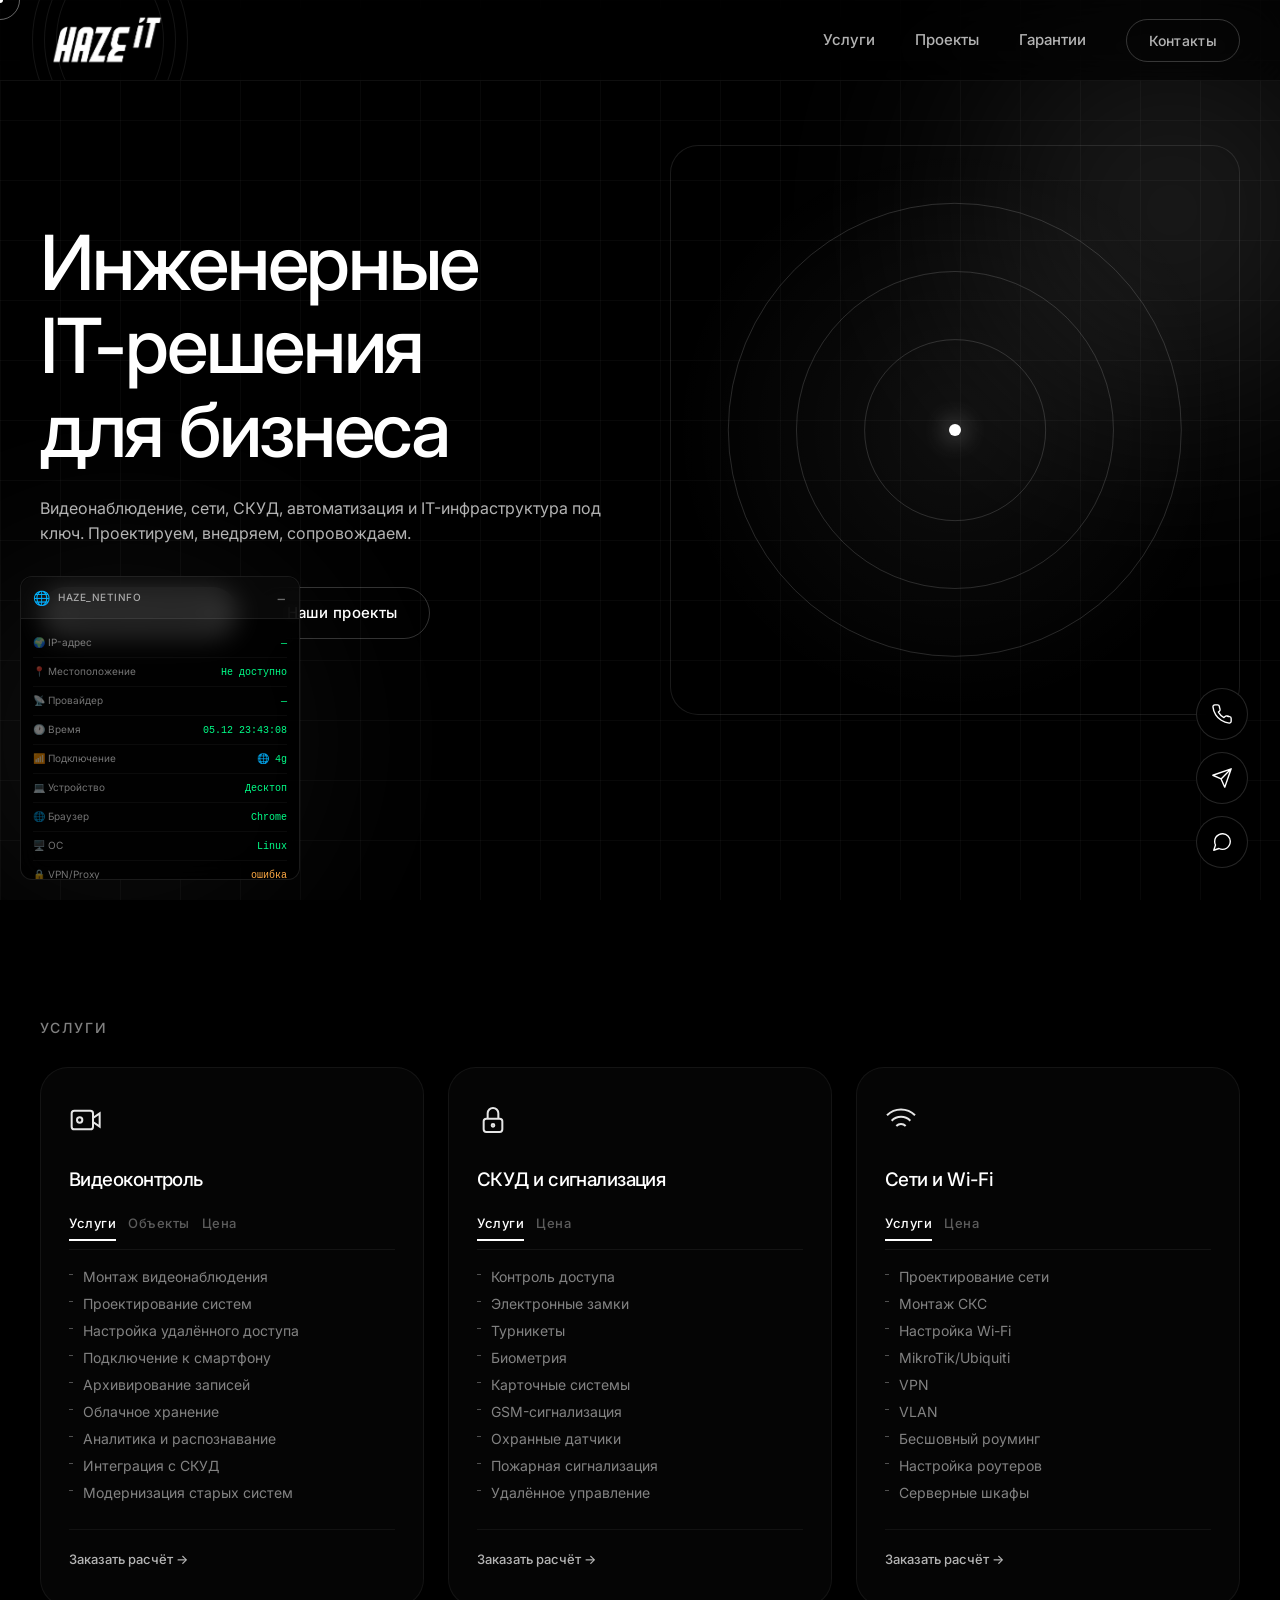
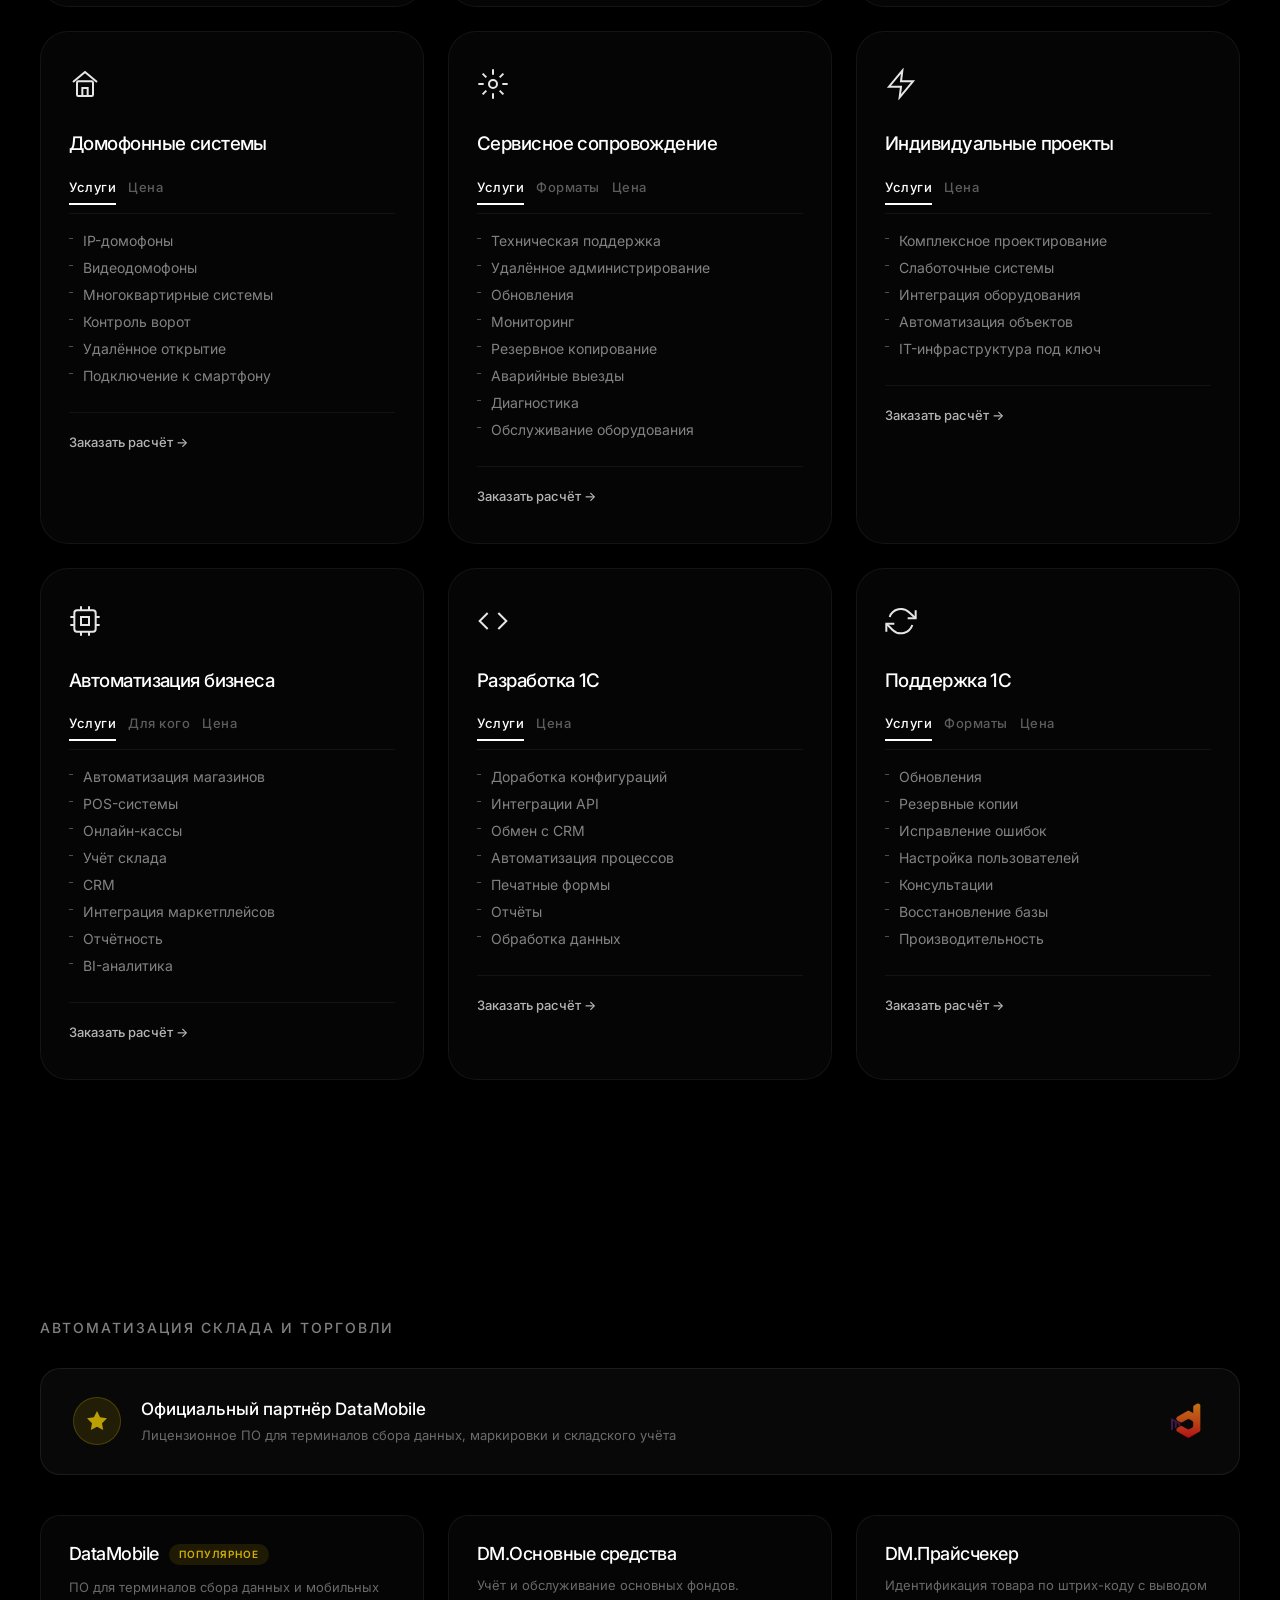
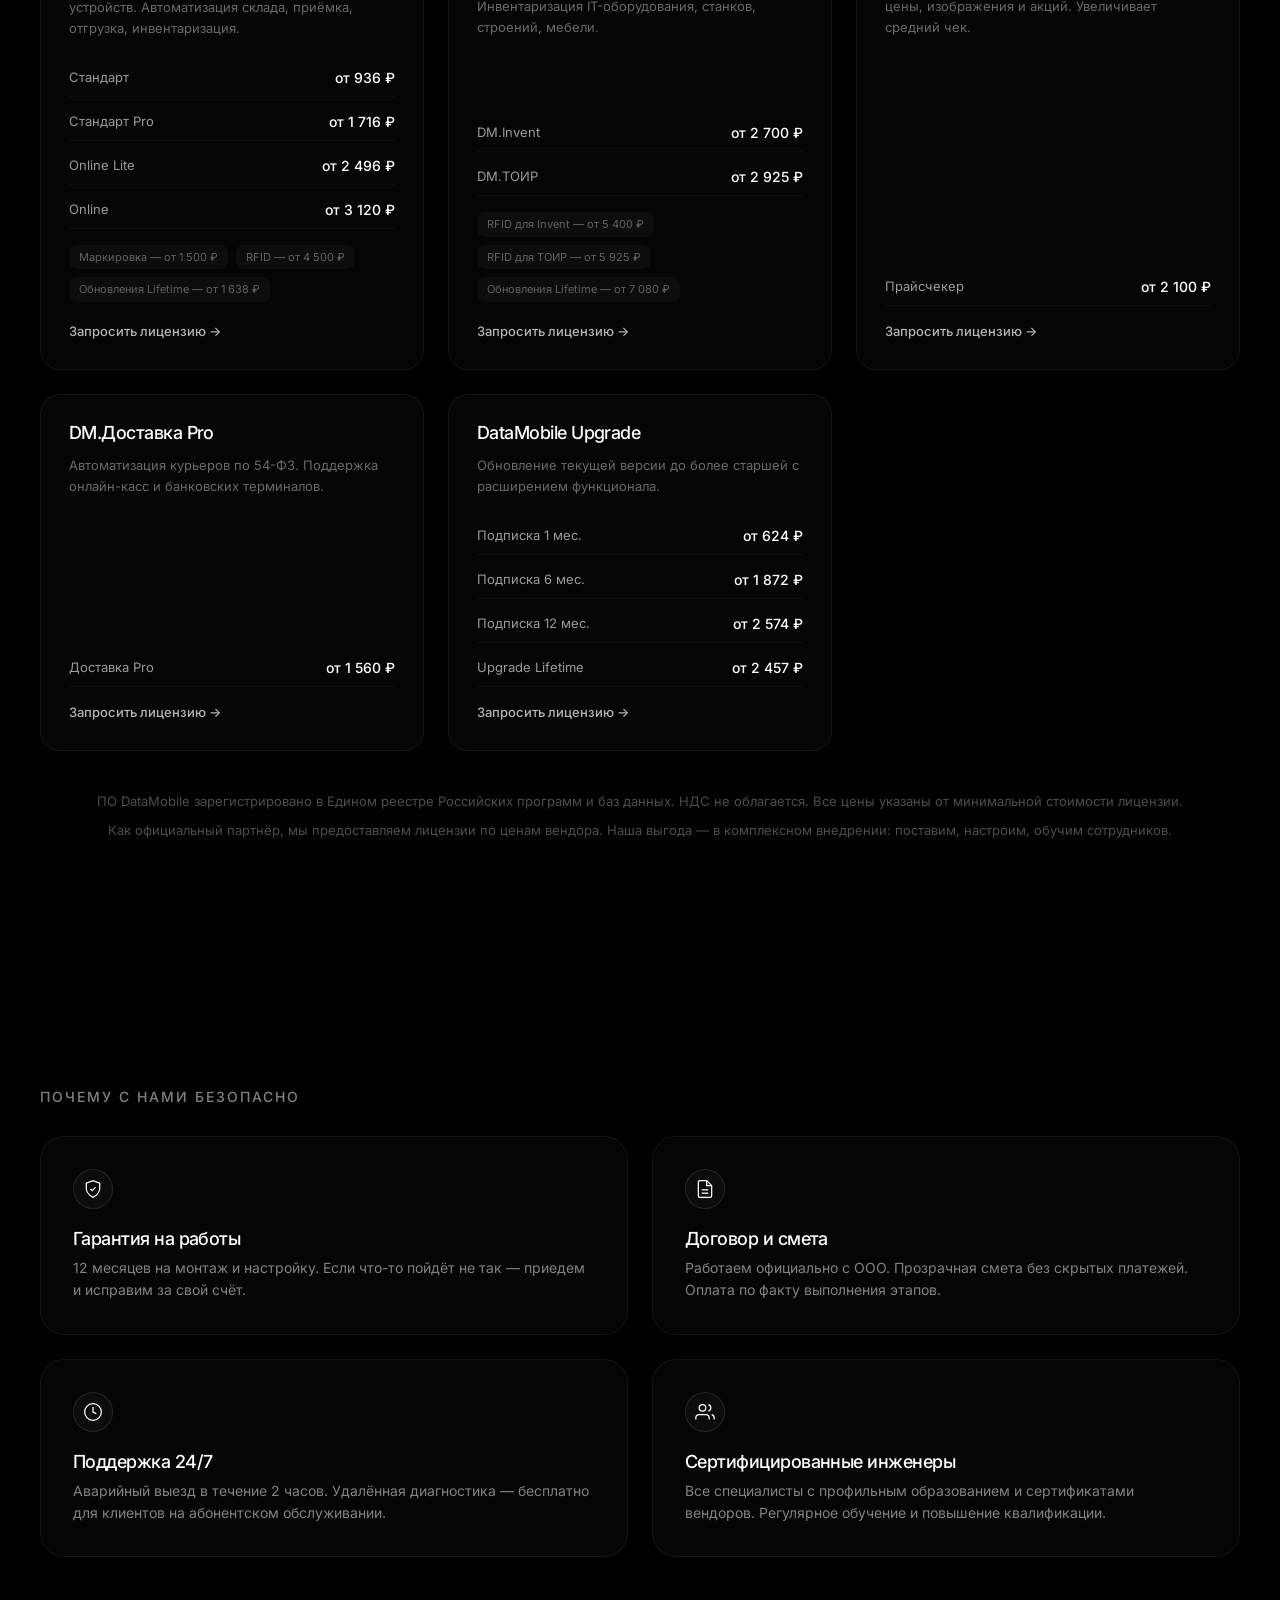
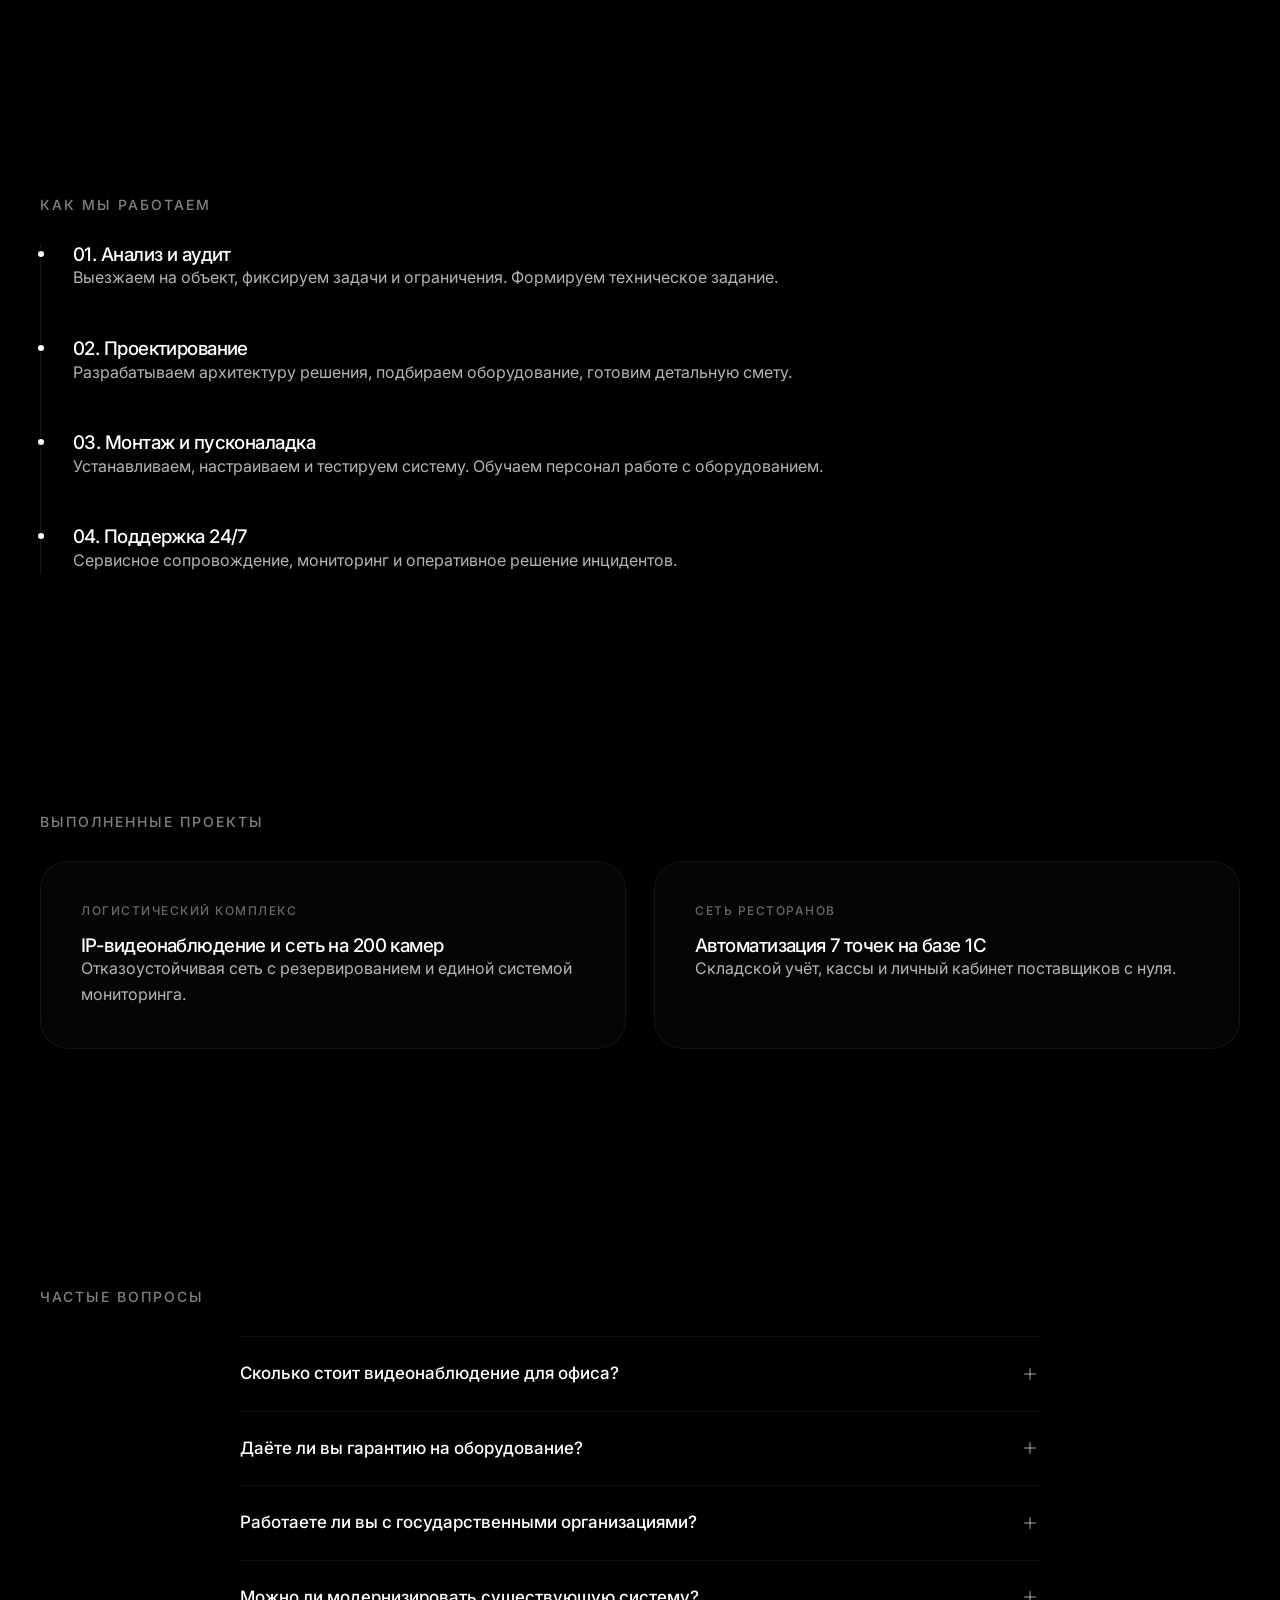
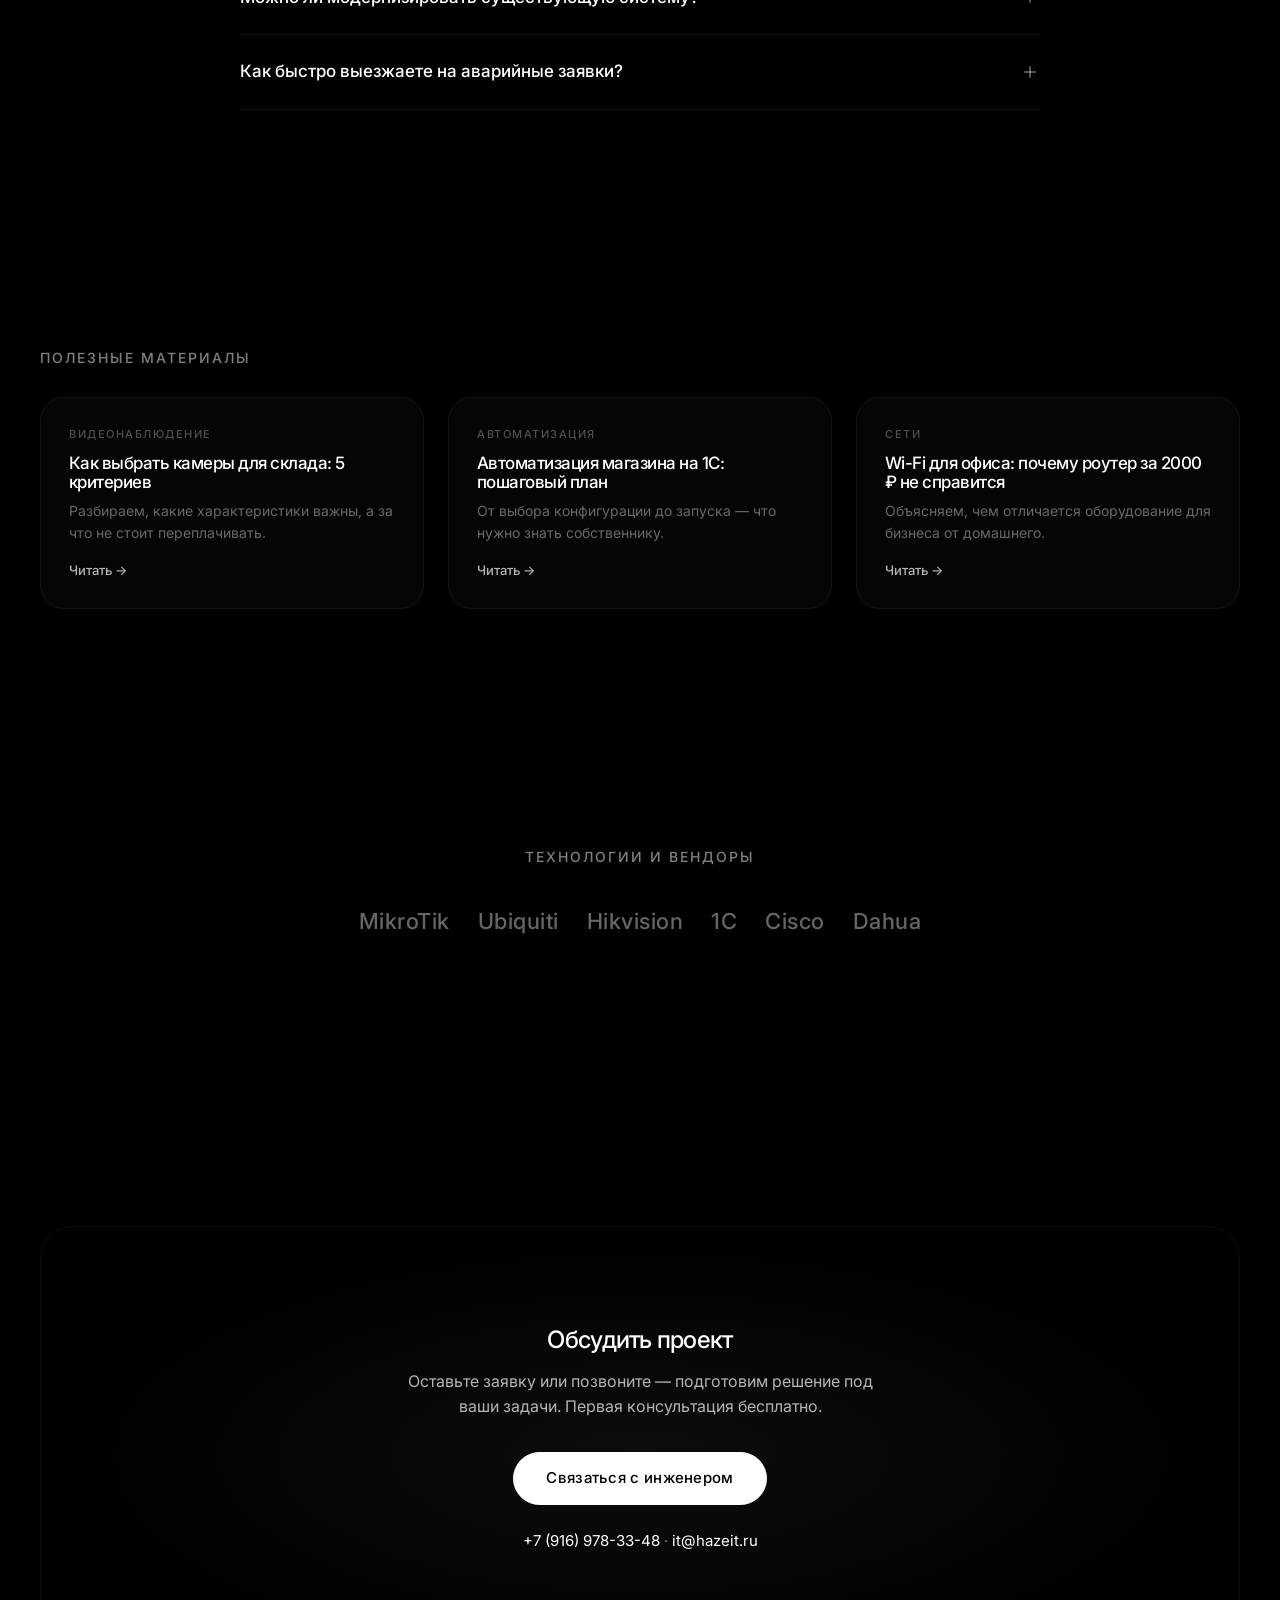
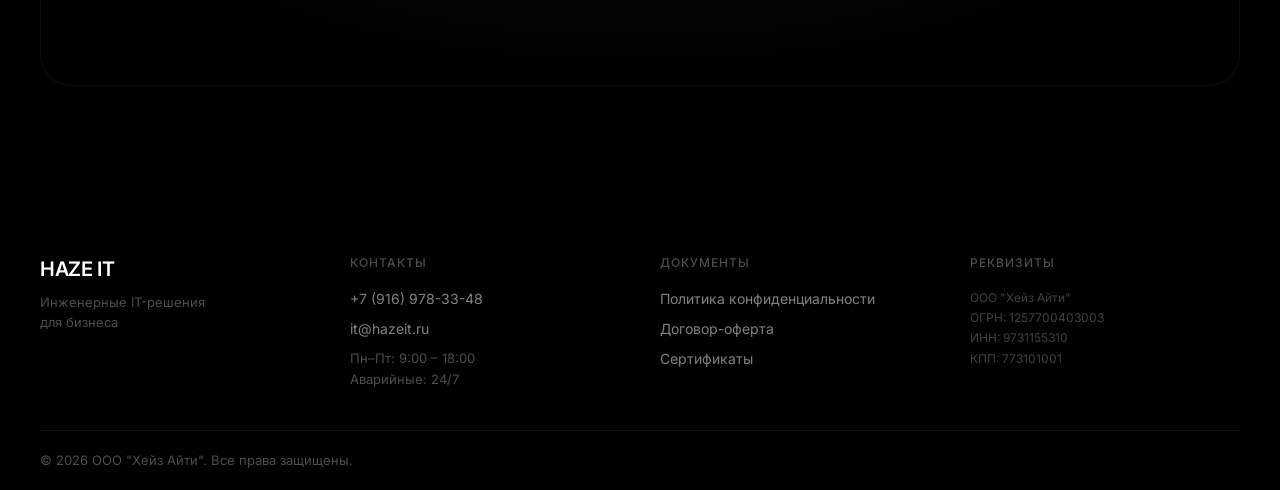
==== commit 59c0d8d9: "Add files via upload" ====
--- a/index.html
+++ b/index.html
@@ -321,7 +321,7 @@
             <p>Оставьте заявку или позвоните — подготовим решение под ваши задачи. Первая консультация бесплатно.</p>
             <a href="contact.html" class="btn btn-primary">Связаться с инженером</a>
             <p class="contact-info">
-            <a href="tel:+79278552529">+7 (927) 855-25-29</a> · 
+            <a href="tel:+79169783348">+7 (916) 978-33-48</a> · 
             <a href="mailto:it@hazeit.ru">it@hazeit.ru</a>
             </p>
         </div>
@@ -385,7 +385,7 @@
         </div>
         <div class="footer-col">
             <h4>Контакты</h4>
-            <a href="tel:+79278552529">+7 (927) 855-25-29</a>
+            <a href="tel:+79169783348">+7 (916) 978-33-48</a>
             <a href="mailto:it@hazeit.ru">it@hazeit.ru</a>
             <p style="font-size:13px;color:rgba(255,255,255,0.3);">Пн–Пт: 9:00 – 18:00<br>Аварийные: 24/7</p>
         </div>
@@ -410,7 +410,7 @@
     <div class="floating-actions">
     
     <!-- Позвонить -->
-    <a href="tel:+79278552529" class="floating-btn" aria-label="Позвонить">
+    <a href="tel:+79169783348" class="floating-btn" aria-label="Позвонить">
         <svg width="22" height="22" viewBox="0 0 24 24" fill="none" xmlns="http://www.w3.org/2000/svg">
         <path d="M22 16.92v3a2 2 0 0 1-2.18 2 19.79 19.79 0 0 1-8.63-3.07 19.5 19.5 0 0 1-6-6 19.79 19.79 0 0 1-3.07-8.67A2 2 0 0 1 4.11 2h3a2 2 0 0 1 2 1.72 12.84 12.84 0 0 0 .7 2.81 2 2 0 0 1-.45 2.11L8.09 9.91a16 16 0 0 0 6 6l1.27-1.27a2 2 0 0 1 2.11-.45 12.84 12.84 0 0 0 2.81.7A2 2 0 0 1 22 16.92z" stroke="white" stroke-width="1.5" fill="none" stroke-linecap="round" stroke-linejoin="round"/>
         </svg>
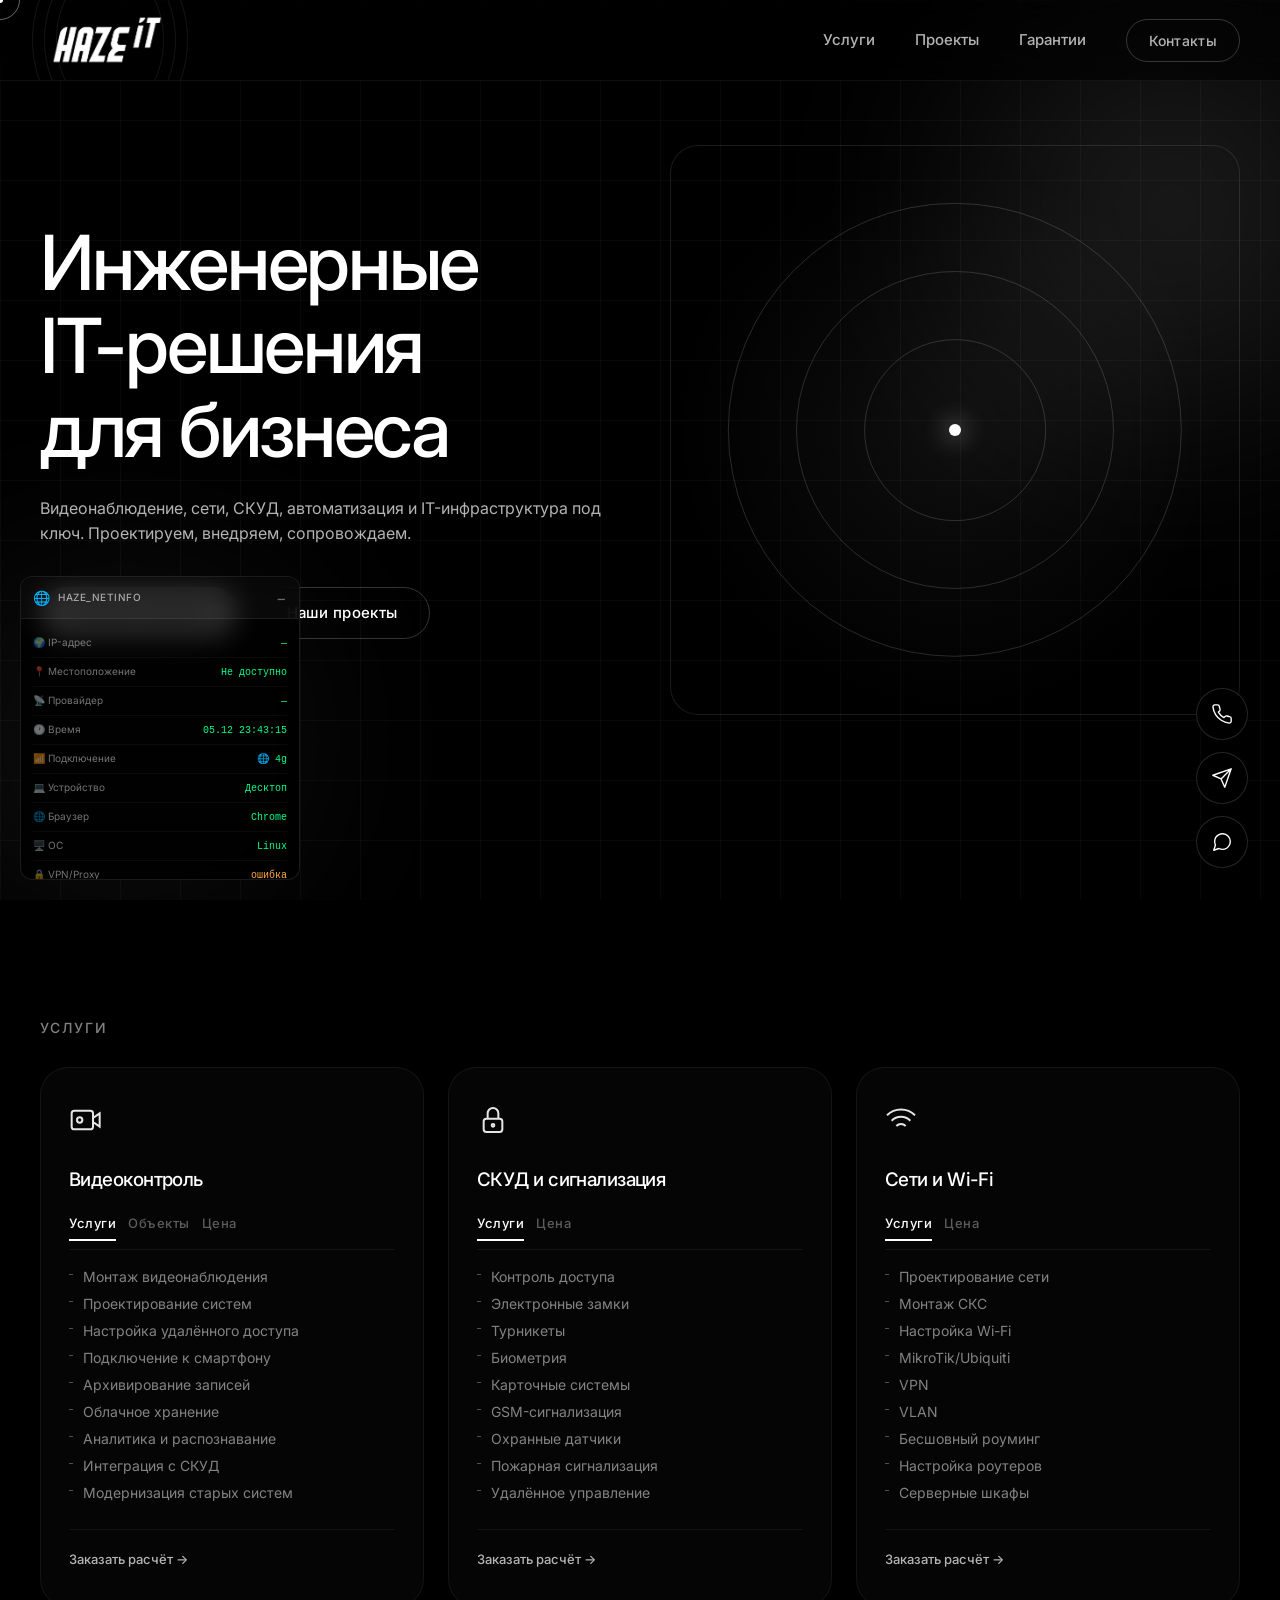
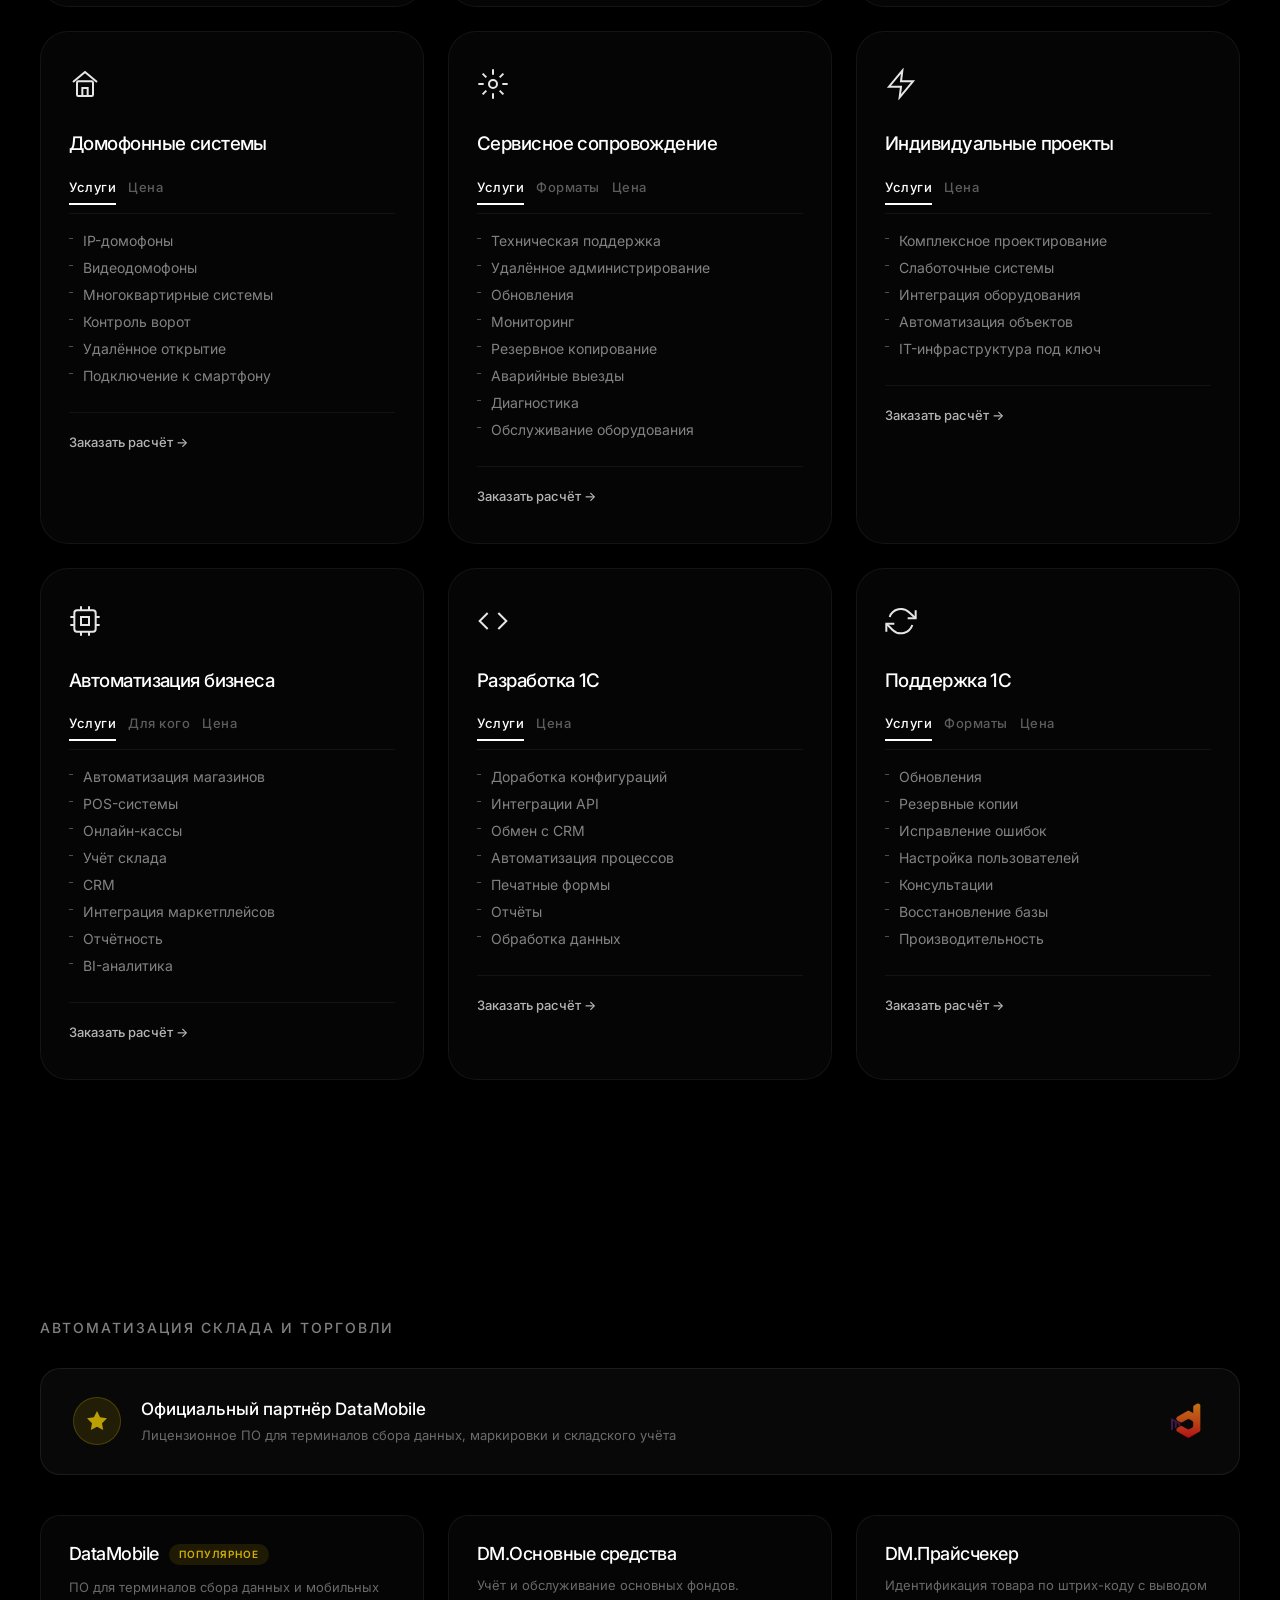
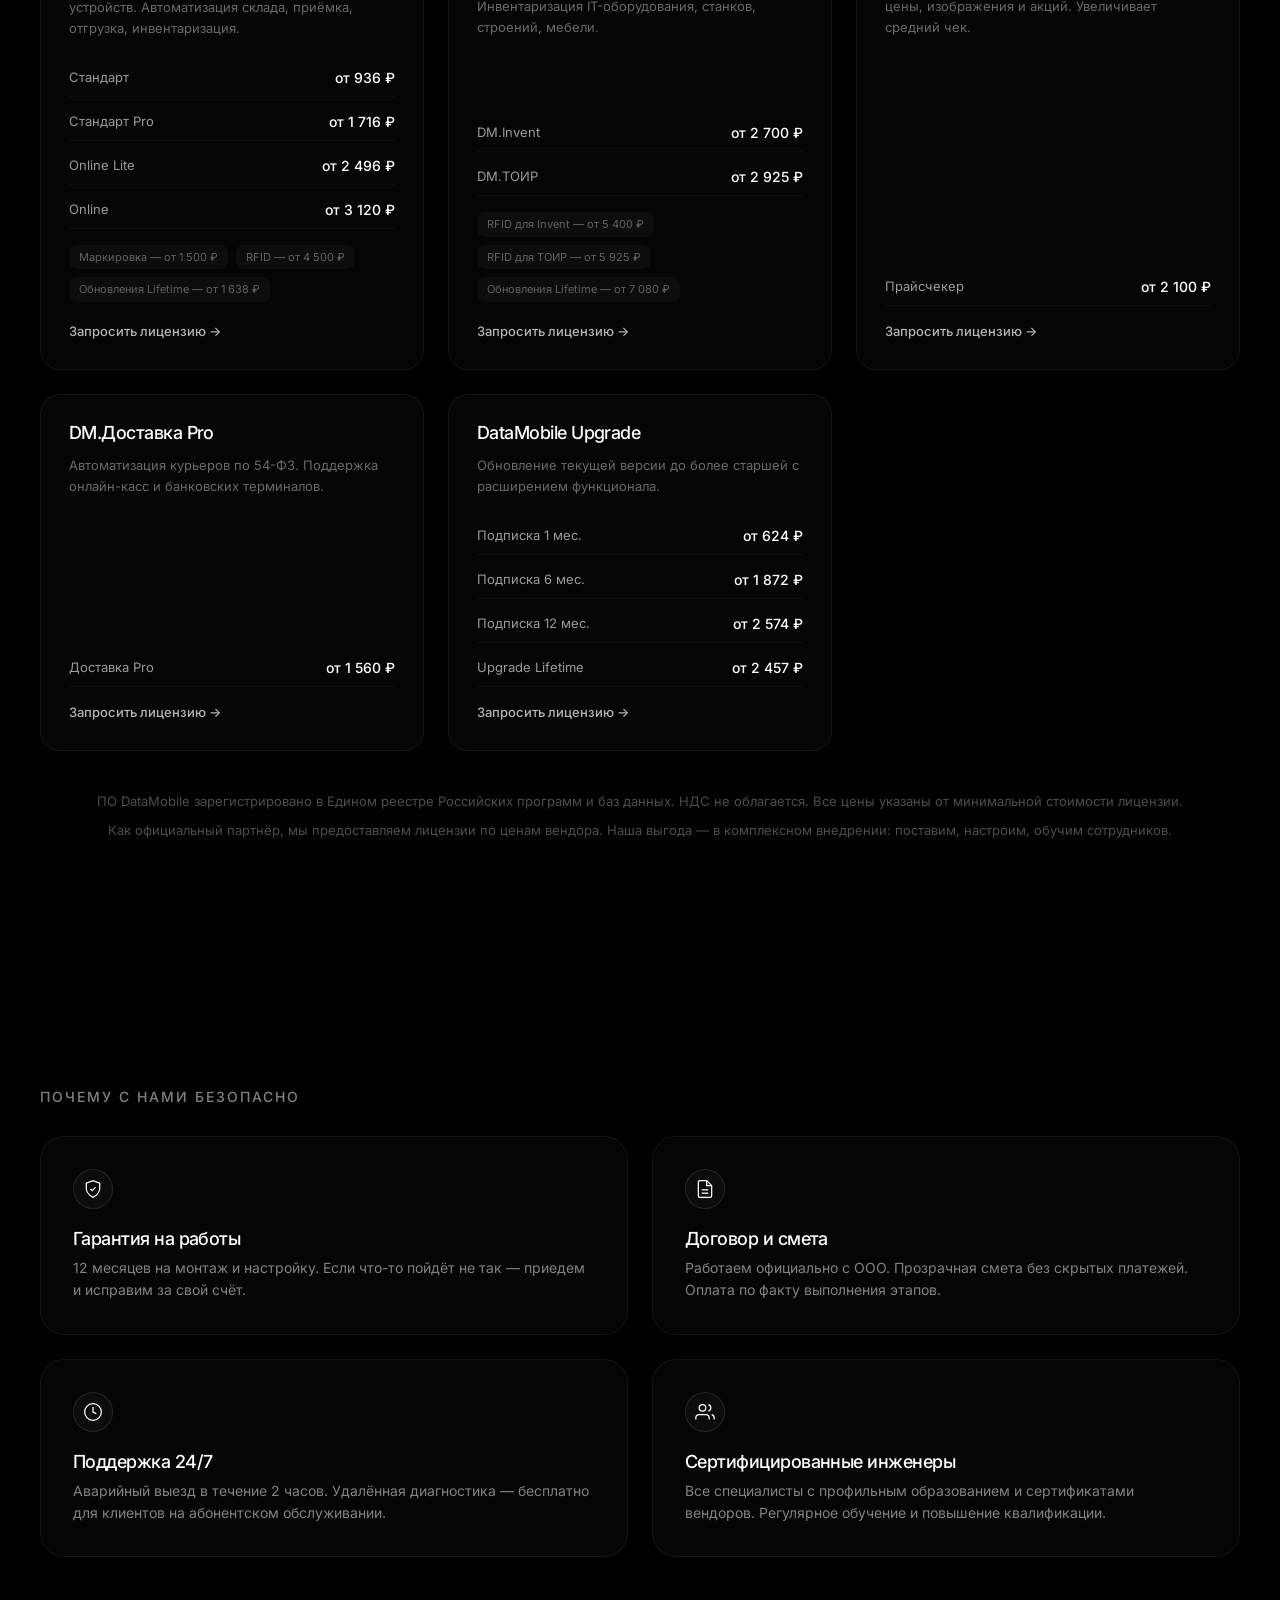
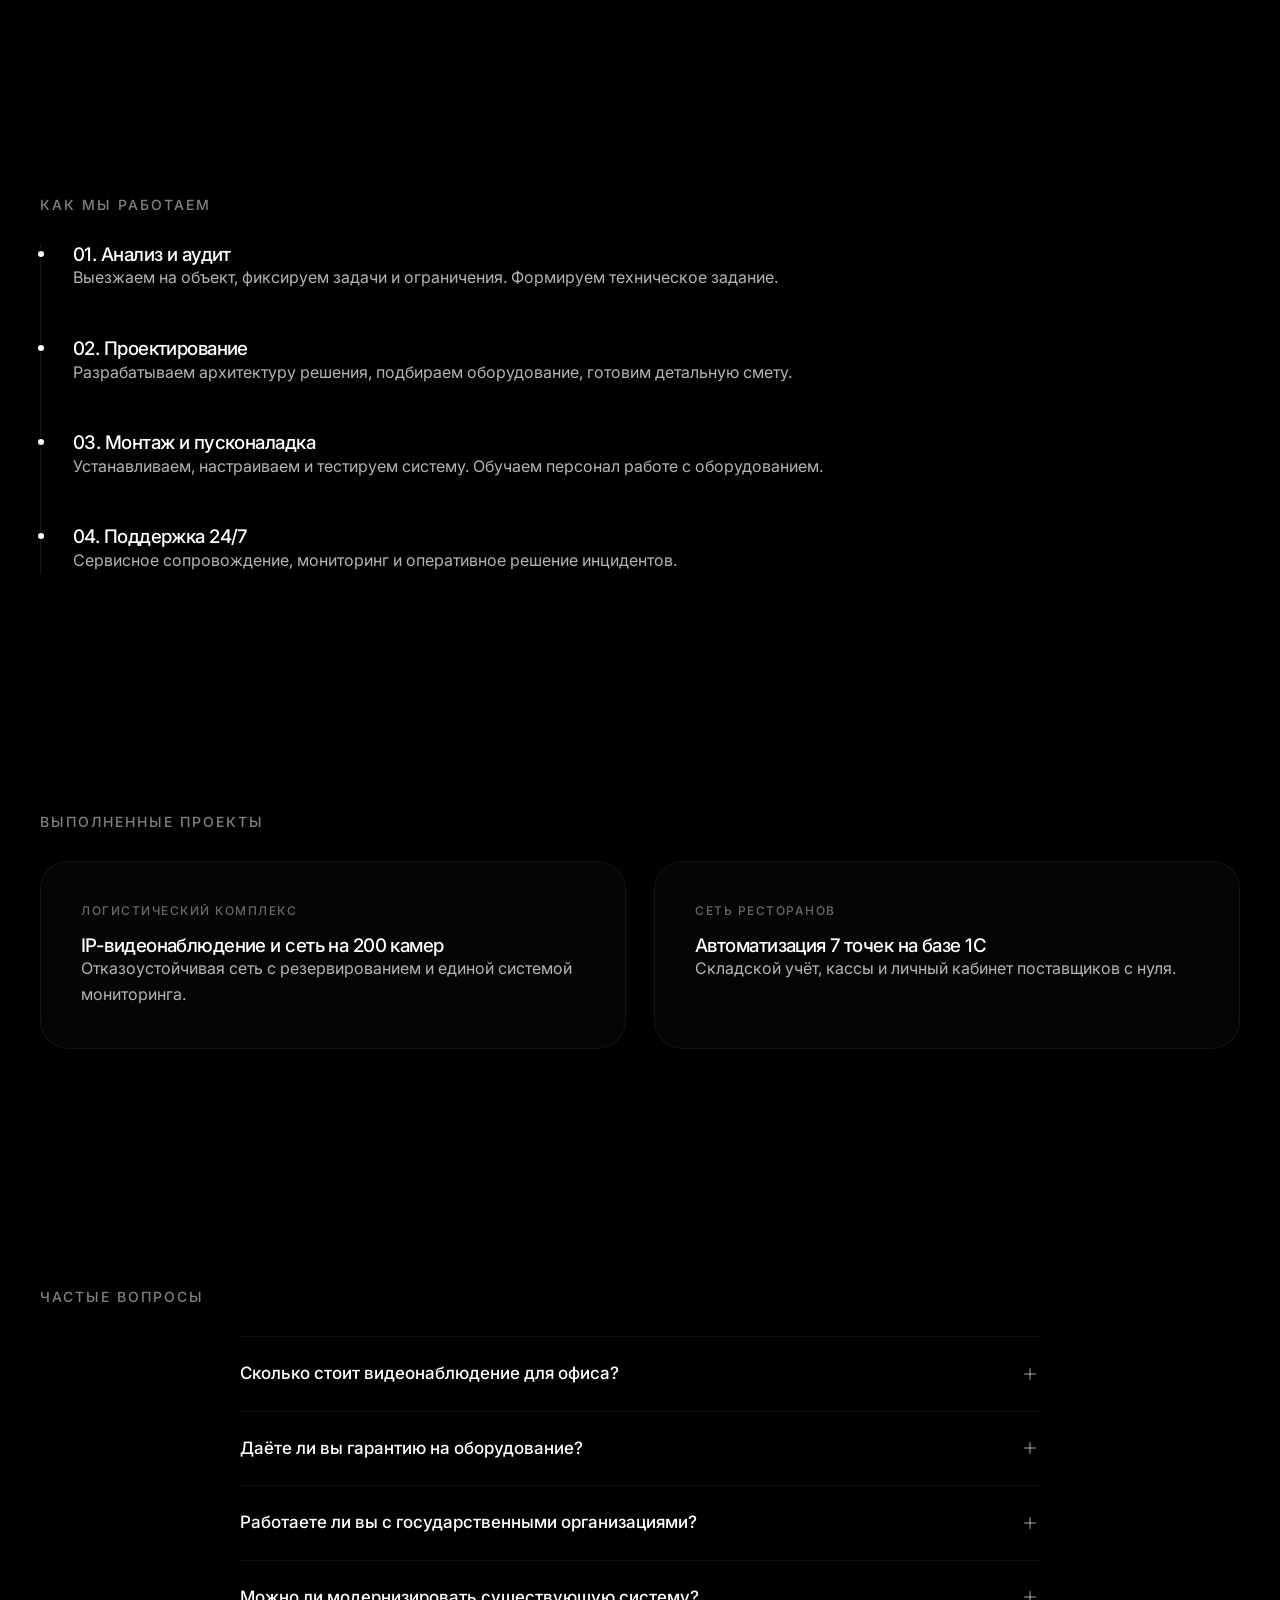
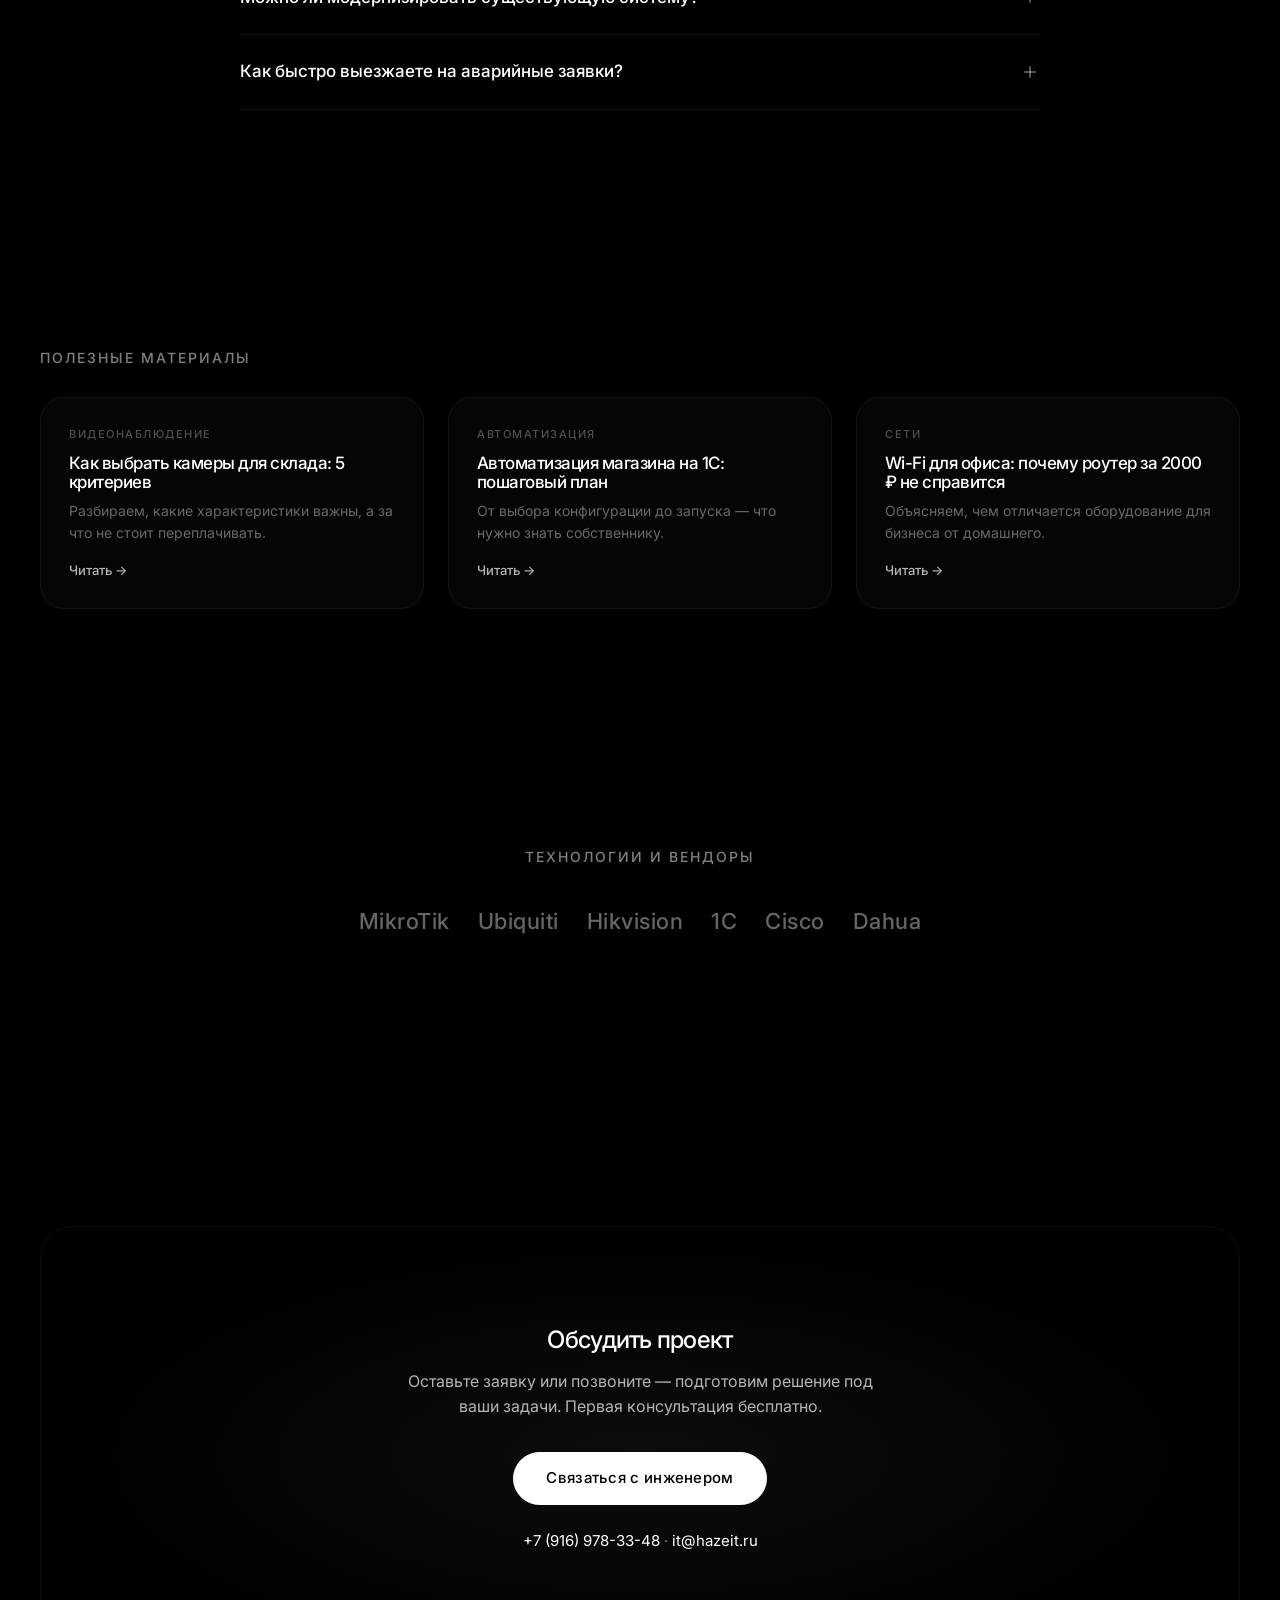
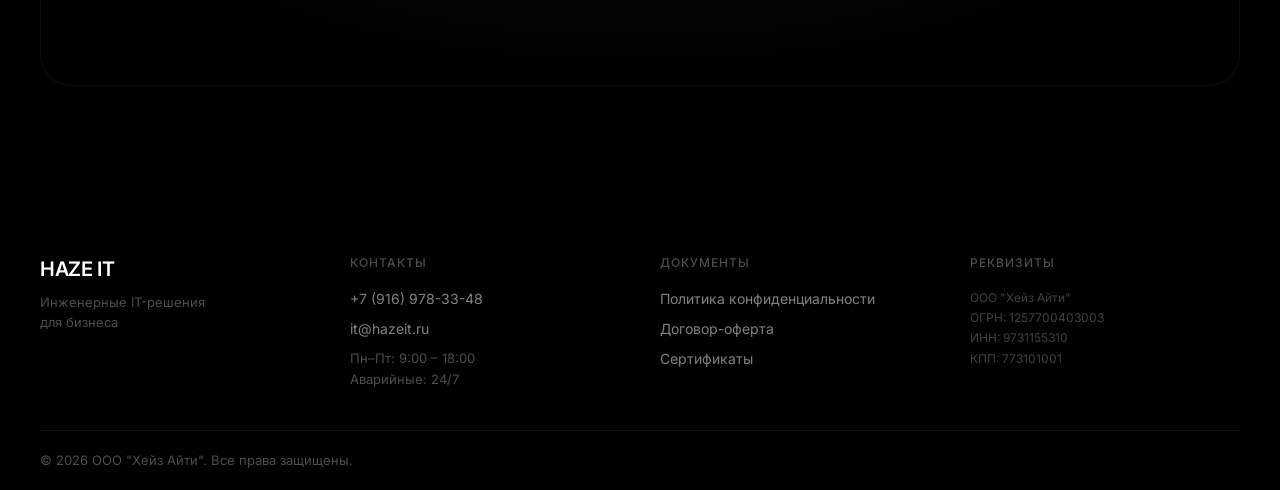
==== commit 0c160674: "Add files via upload" ====
--- a/index.html
+++ b/index.html
@@ -4,13 +4,13 @@
     <meta charset="UTF-8">
     <meta name="viewport" content="width=device-width, initial-scale=1.0, viewport-fit=cover">
     
-    <!-- Основной title (важно для SEO) -->
+    <!-- Основной title -->
     <title>HAZE IT | Инженерные IT-решения для бизнеса — Видеонаблюдение, СКУД, Wi-Fi, 1С</title>
     
-    <!-- Meta description (важно для кликабельности в выдаче) -->
+    <!-- Meta description  -->
     <meta name="description" content="Проектирование, монтаж и обслуживание IT-инфраструктуры. Видеонаблюдение, СКУД, Wi-Fi сети, автоматизация бизнеса и 1С под ключ. Работаем официально с ООО. Гарантия 12 месяцев.">
     
-    <!-- Meta keywords (уже не критично, но добавим) -->
+    <!-- Meta keywords  -->
     <meta name="keywords" content="IT-решения, видеонаблюдение, СКУД, Wi-Fi для бизнеса, автоматизация склада, 1С разработка, монтаж слаботочных систем, IT-инфраструктура, HAZE IT">
     
     <meta name="author" content="HAZE IT">
@@ -31,10 +31,10 @@
     <meta name="twitter:title" content="HAZE IT — Инженерные IT-решения">
     <meta name="twitter:description" content="Профессиональный монтаж и обслуживание IT-инфраструктуры для бизнеса.">
     
-    <!-- Canonical URL (чтобы не было дублей) -->
+    <!-- Canonical URL  -->
     <link rel="canonical" href="https://hazeit.ru/">
     
-    <!-- Alternate (если есть мобильная версия) -->
+    <!-- Alternate  -->
     <link rel="alternate" href="https://hazeit.ru/" hreflang="ru">
     
     <!-- Favicon -->
@@ -59,6 +59,20 @@
     <link href="https://fonts.googleapis.com/css2?family=Inter:opsz,wght@14..32,400..600&display=swap" rel="stylesheet">
     
     <link rel="stylesheet" href="css/style.css">
+    
+    <!-- Yandex.Metrika counter -->
+    <script type="text/javascript">
+        (function(m,e,t,r,i,k,a){
+            m[i]=m[i]||function(){(m[i].a=m[i].a||[]).push(arguments)};
+            m[i].l=1*new Date();
+            for (var j = 0; j < document.scripts.length; j++) {if (document.scripts[j].src === r) { return; }}
+            k=e.createElement(t),a=e.getElementsByTagName(t)[0],k.async=1,k.src=r,a.parentNode.insertBefore(k,a)
+        })(window, document,'script','https://mc.yandex.ru/metrika/tag.js?id=109592855', 'ym');
+
+        ym(109592855, 'init', {ssr:true, webvisor:true, clickmap:true, ecommerce:"dataLayer", referrer: document.referrer, url: location.href, accurateTrackBounce:true, trackLinks:true});
+    </script>
+    <noscript><div><img src="https://mc.yandex.ru/watch/109592855" style="position:absolute; left:-9999px;" alt="" /></div></noscript>
+    <!-- /Yandex.Metrika counter -->
 
     
     </head>
@@ -426,7 +440,7 @@
     </a>
     
     <!-- WhatsApp -->
-    <a href="https://wa.me/79278552529" class="floating-btn" aria-label="WhatsApp" target="_blank" rel="noopener">
+    <a href="https://wa.me/+79169783348" class="floating-btn" aria-label="WhatsApp" target="_blank" rel="noopener">
         <svg width="22" height="22" viewBox="0 0 24 24" fill="none" xmlns="http://www.w3.org/2000/svg">
         <path d="M21 11.5a8.38 8.38 0 0 1-.9 3.8 8.5 8.5 0 0 1-7.6 4.7 8.38 8.38 0 0 1-3.8-.9L3 21l1.9-5.7a8.38 8.38 0 0 1-.9-3.8 8.5 8.5 0 0 1 4.7-7.6 8.38 8.38 0 0 1 3.8-.9h.5a8.48 8.48 0 0 1 8 8v.5z" stroke="white" stroke-width="1.5" fill="none" stroke-linecap="round" stroke-linejoin="round"/>
         </svg>
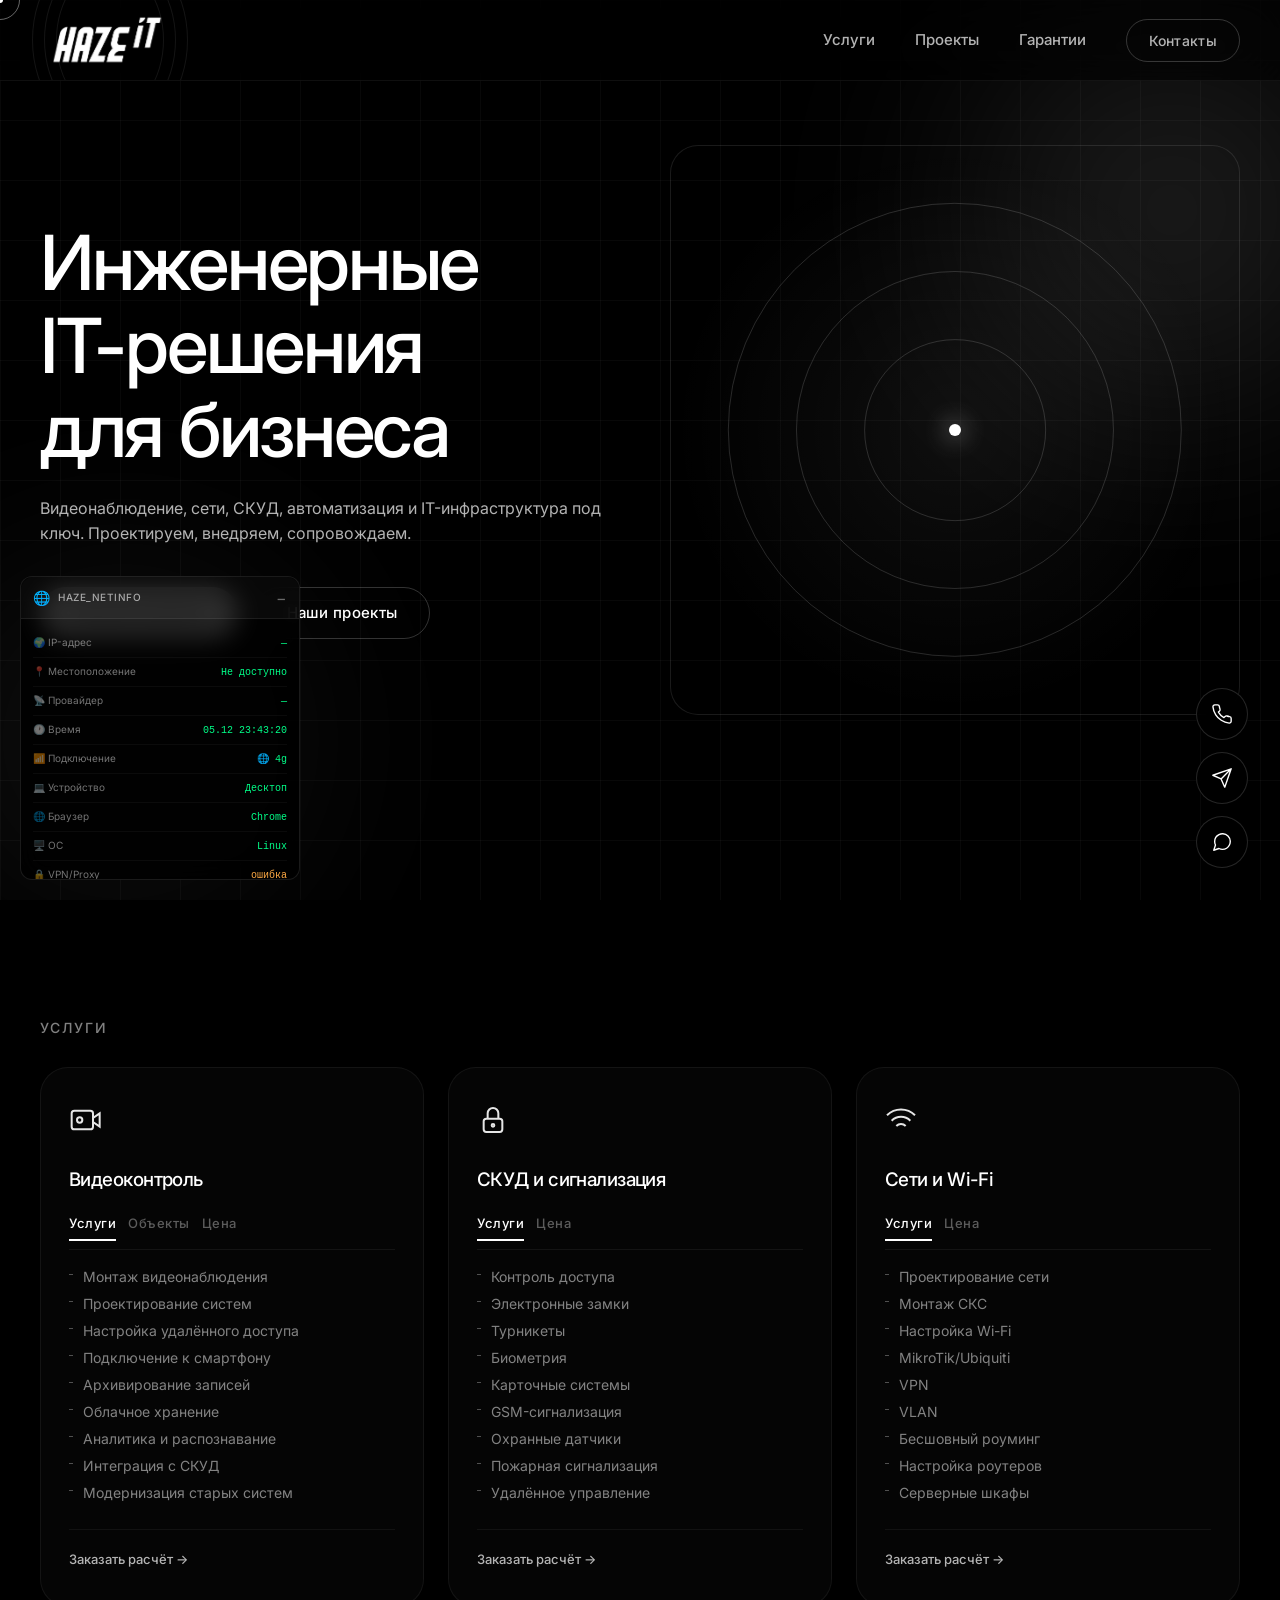
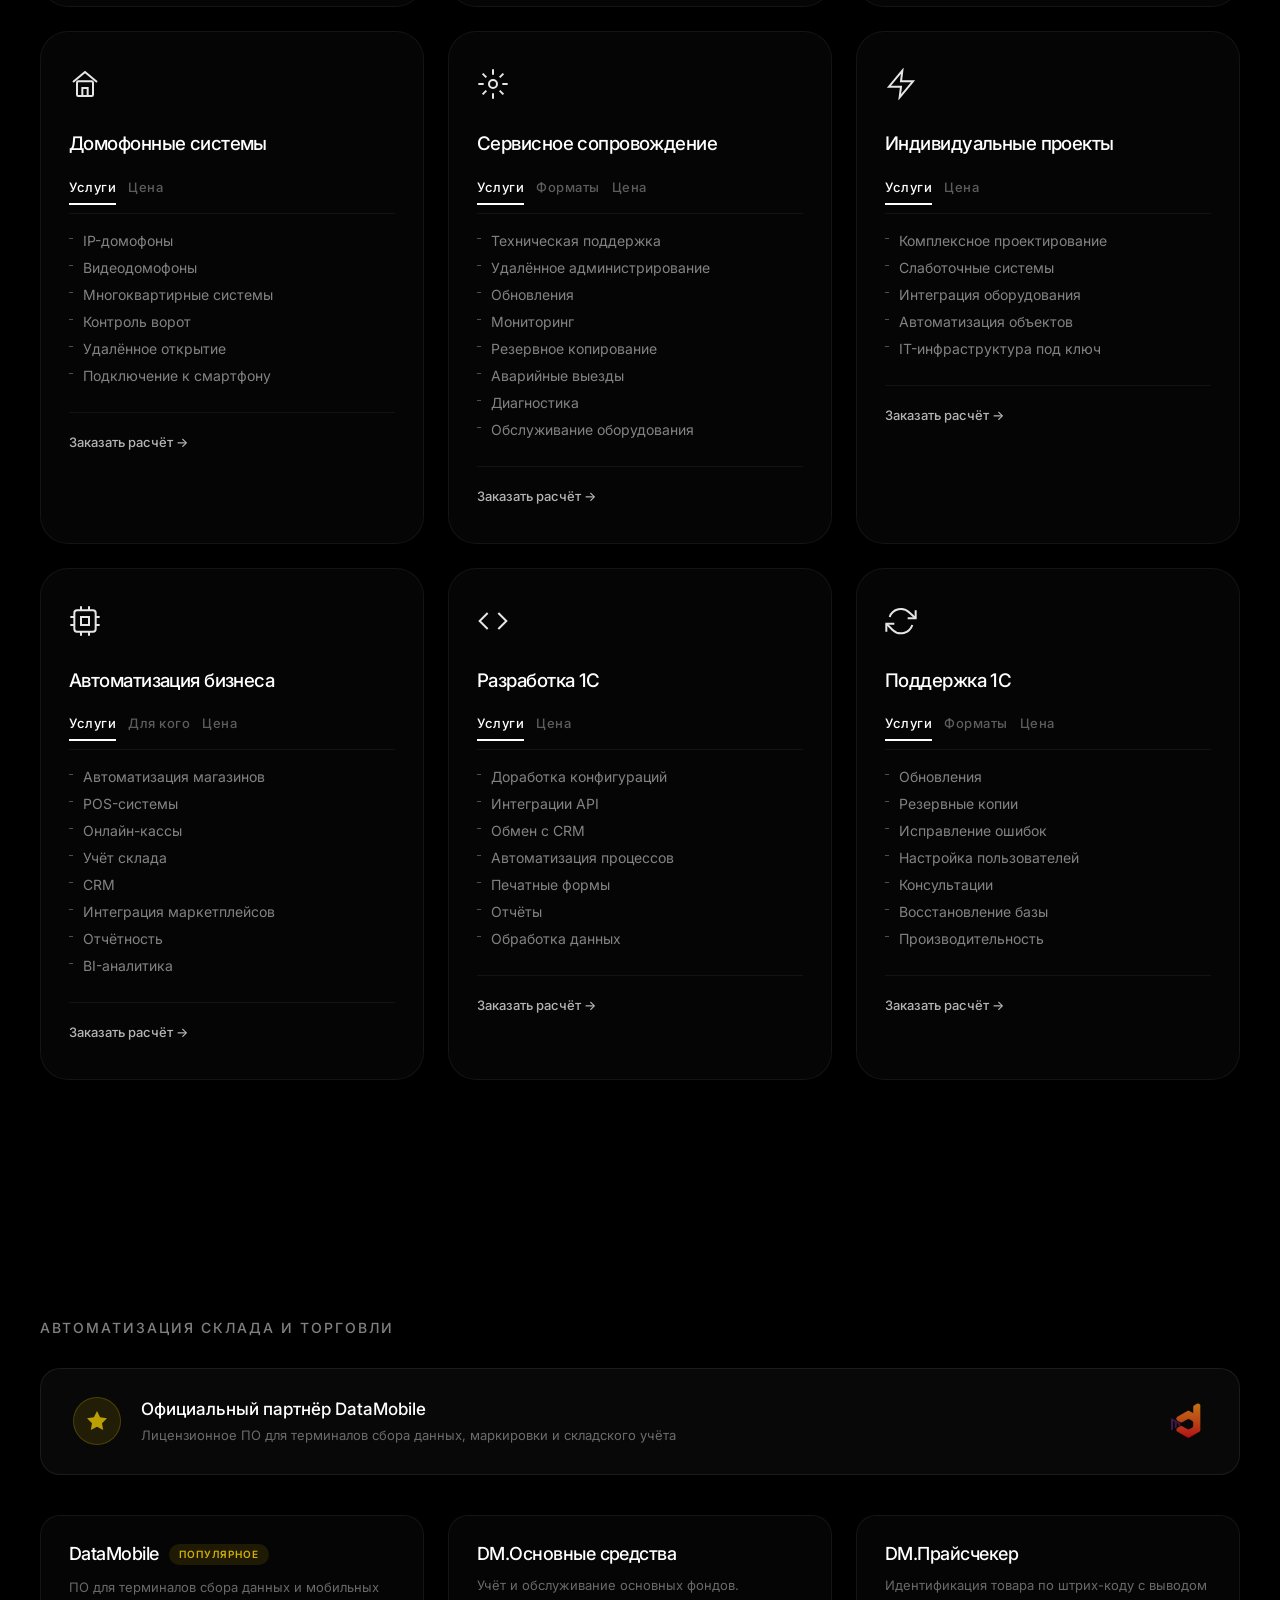
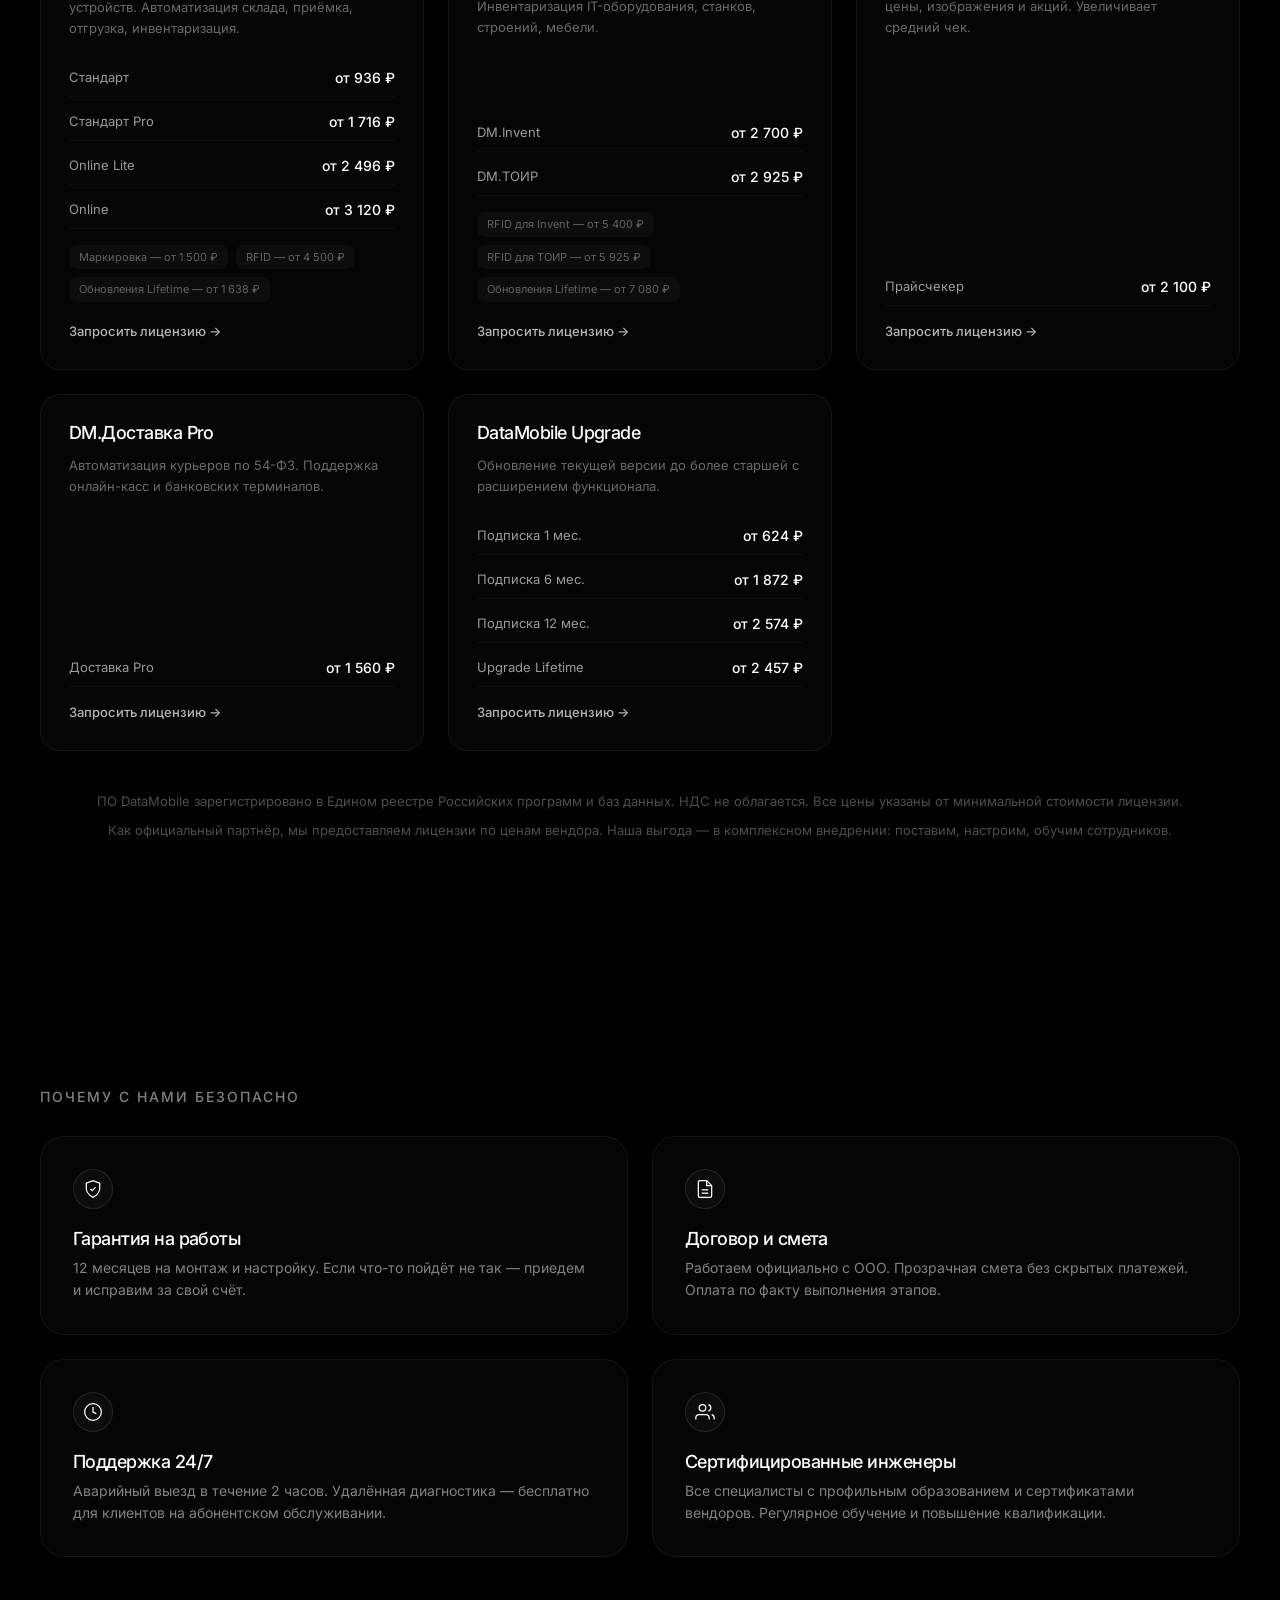
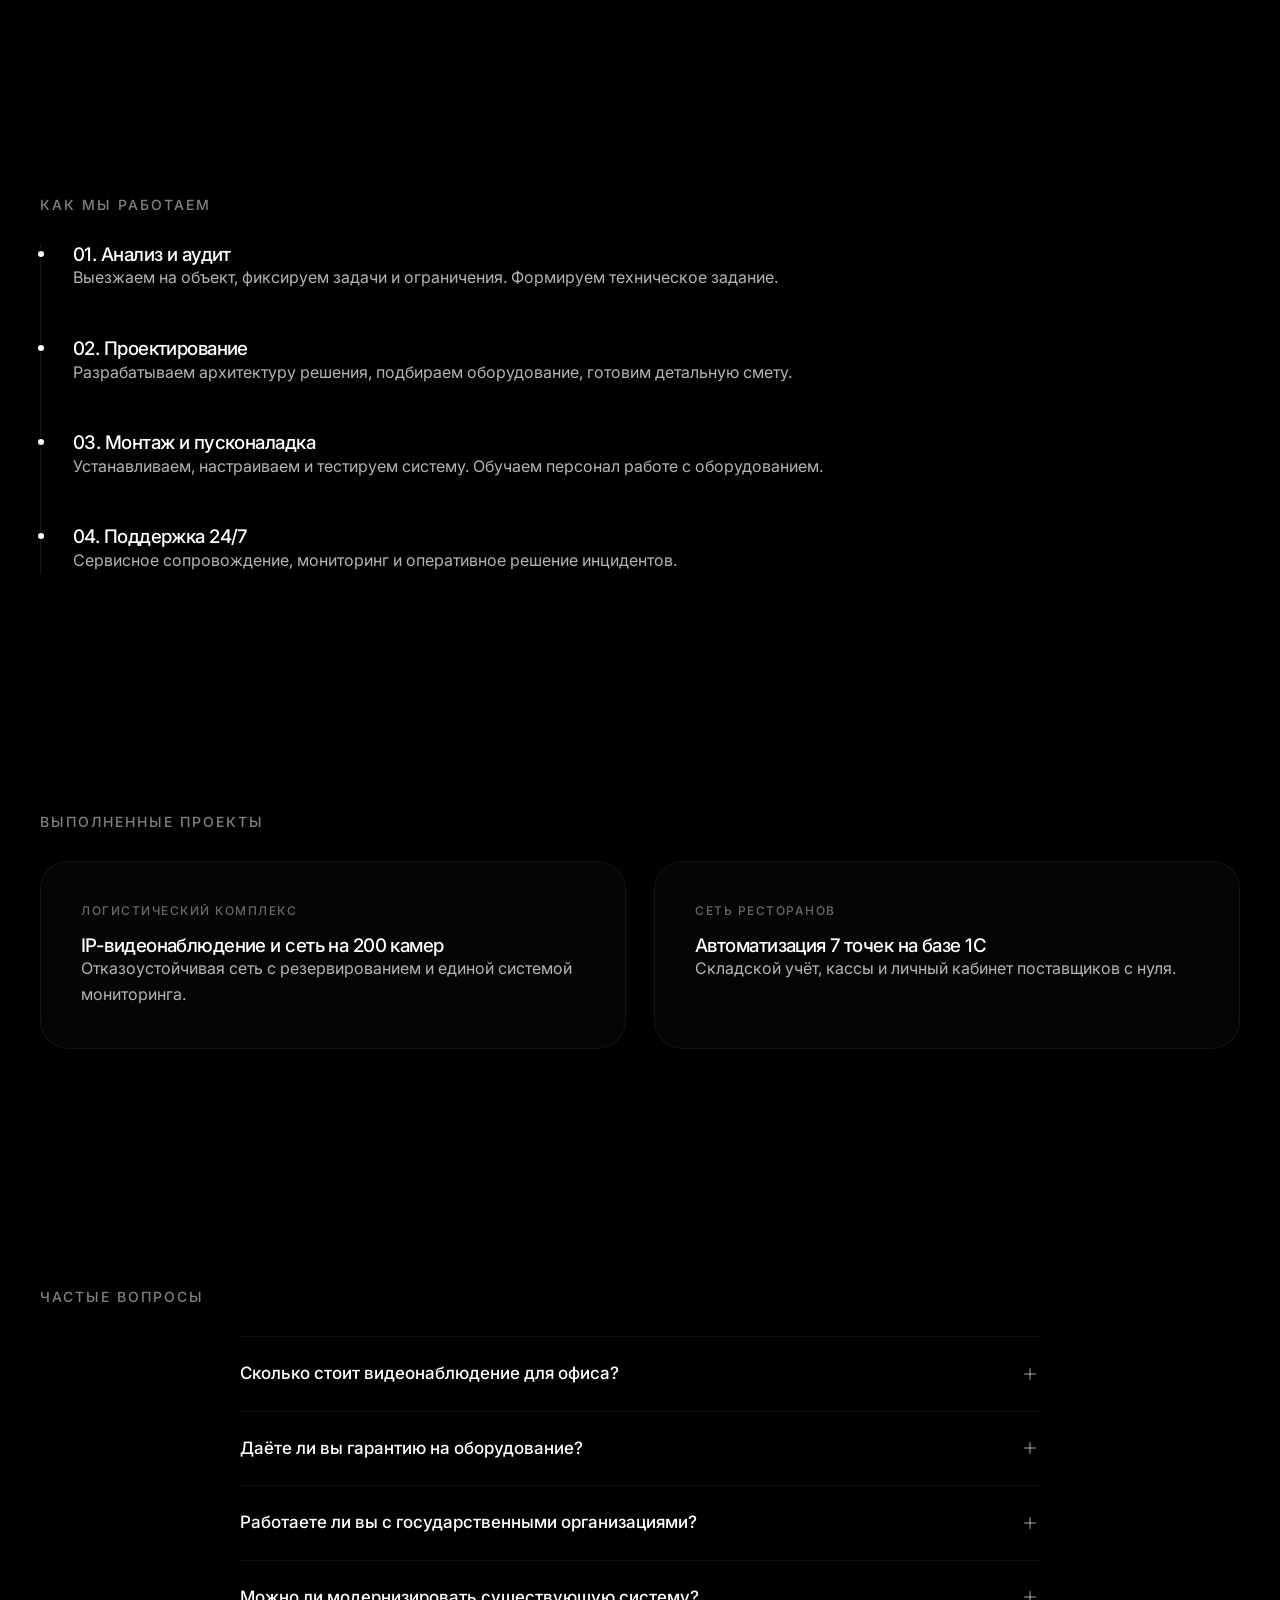
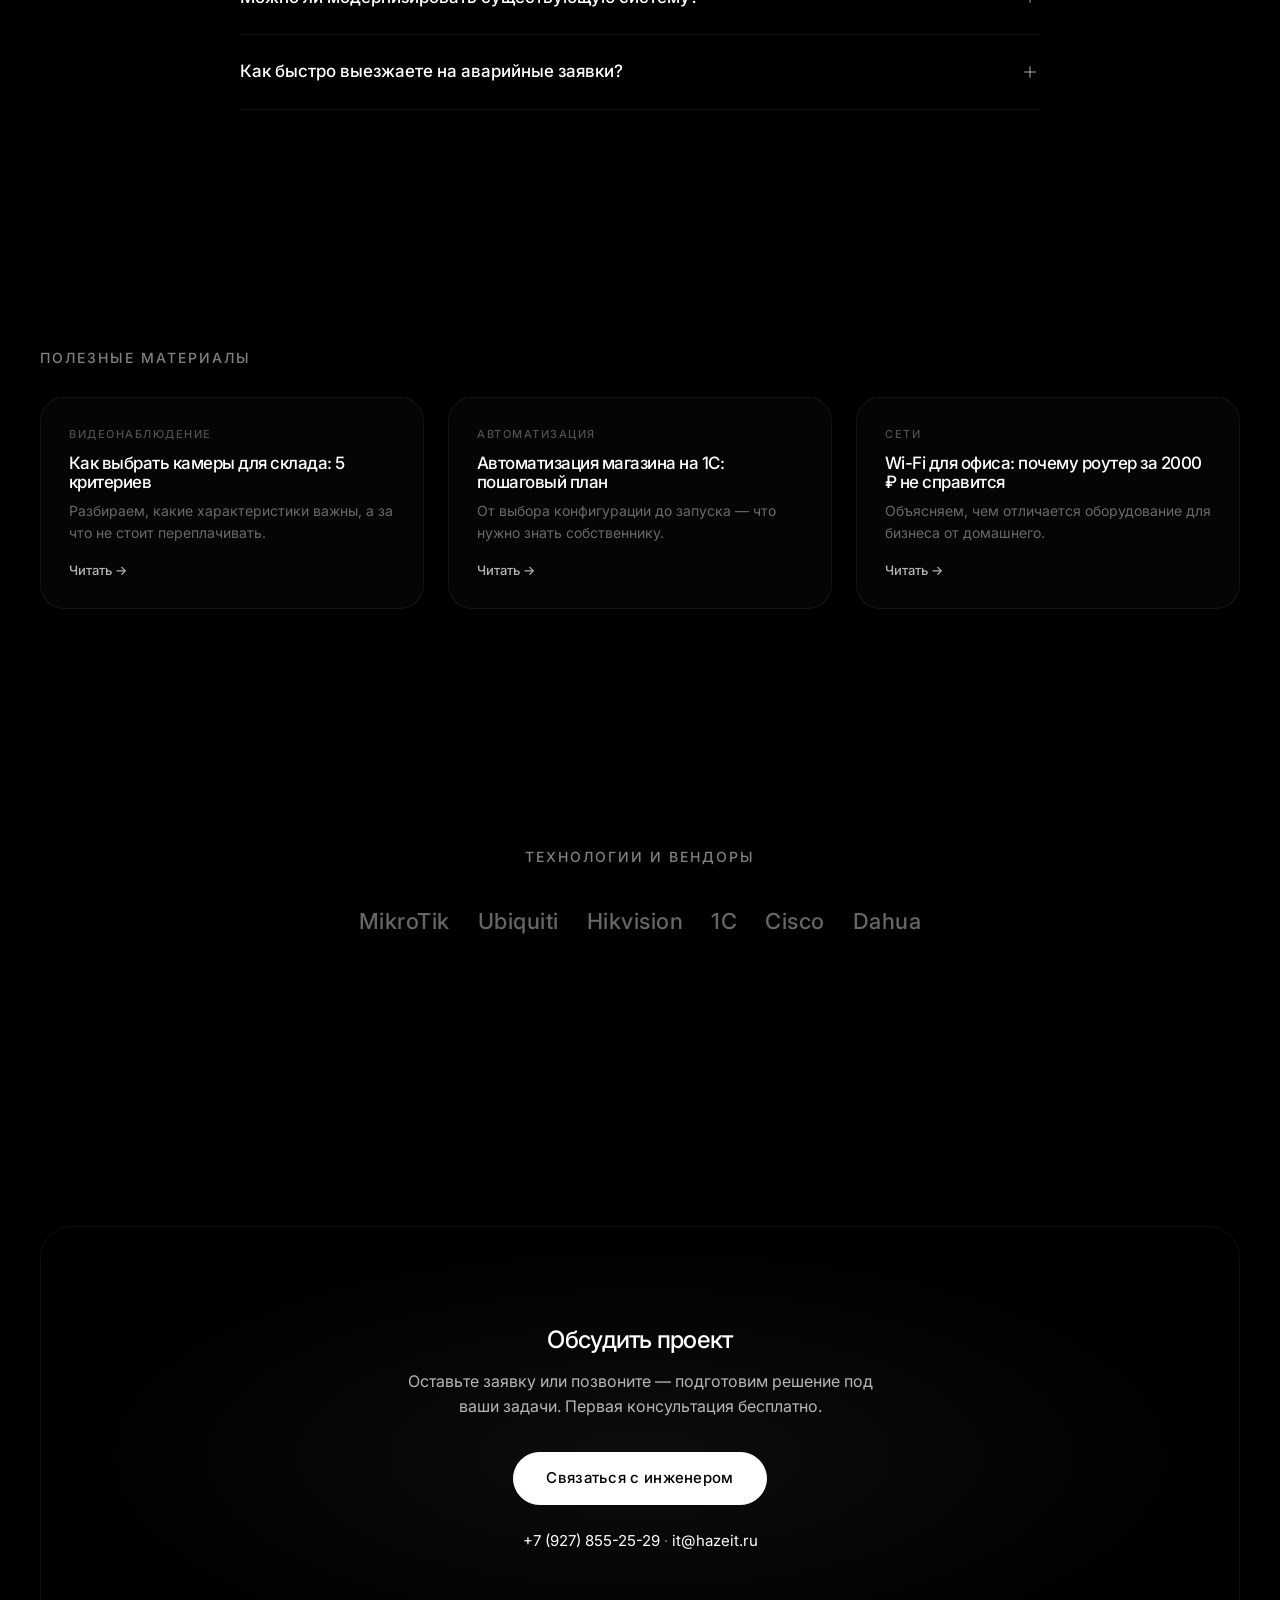
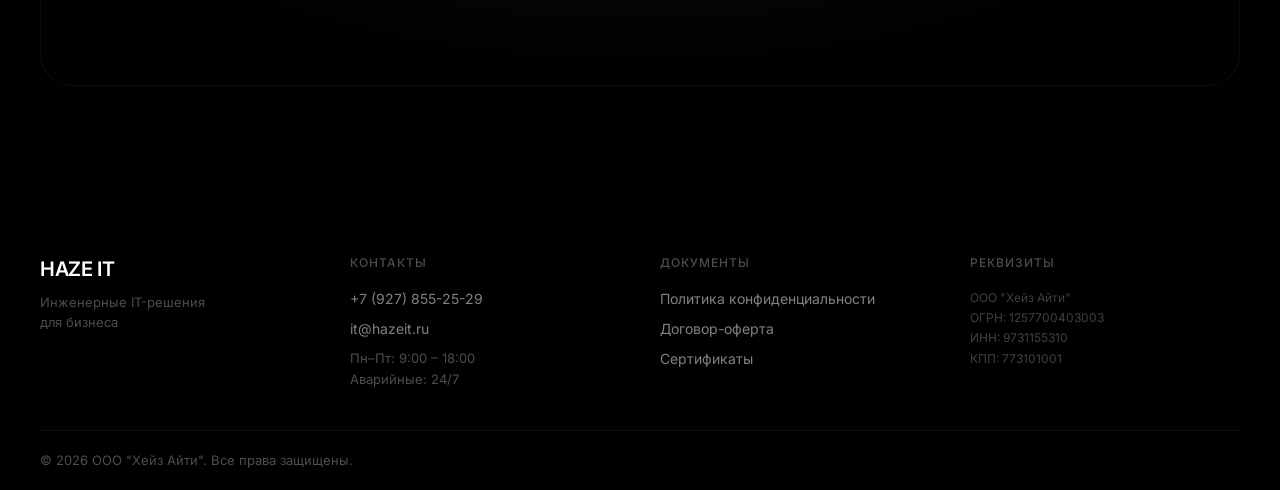
==== commit cb52b713: "Add files via upload" ====
--- a/index.html
+++ b/index.html
@@ -335,7 +335,7 @@
             <p>Оставьте заявку или позвоните — подготовим решение под ваши задачи. Первая консультация бесплатно.</p>
             <a href="contact.html" class="btn btn-primary">Связаться с инженером</a>
             <p class="contact-info">
-            <a href="tel:+79169783348">+7 (916) 978-33-48</a> · 
+            <a href="tel:+79278552529">+7 (927) 855-25-29</a> · 
             <a href="mailto:it@hazeit.ru">it@hazeit.ru</a>
             </p>
         </div>
@@ -399,7 +399,7 @@
         </div>
         <div class="footer-col">
             <h4>Контакты</h4>
-            <a href="tel:+79169783348">+7 (916) 978-33-48</a>
+            <a href="tel:+79278552529">+7 (927) 855-25-29</a>
             <a href="mailto:it@hazeit.ru">it@hazeit.ru</a>
             <p style="font-size:13px;color:rgba(255,255,255,0.3);">Пн–Пт: 9:00 – 18:00<br>Аварийные: 24/7</p>
         </div>
@@ -424,7 +424,7 @@
     <div class="floating-actions">
     
     <!-- Позвонить -->
-    <a href="tel:+79169783348" class="floating-btn" aria-label="Позвонить">
+    <a href="tel:+79278552529" class="floating-btn" aria-label="Позвонить">
         <svg width="22" height="22" viewBox="0 0 24 24" fill="none" xmlns="http://www.w3.org/2000/svg">
         <path d="M22 16.92v3a2 2 0 0 1-2.18 2 19.79 19.79 0 0 1-8.63-3.07 19.5 19.5 0 0 1-6-6 19.79 19.79 0 0 1-3.07-8.67A2 2 0 0 1 4.11 2h3a2 2 0 0 1 2 1.72 12.84 12.84 0 0 0 .7 2.81 2 2 0 0 1-.45 2.11L8.09 9.91a16 16 0 0 0 6 6l1.27-1.27a2 2 0 0 1 2.11-.45 12.84 12.84 0 0 0 2.81.7A2 2 0 0 1 22 16.92z" stroke="white" stroke-width="1.5" fill="none" stroke-linecap="round" stroke-linejoin="round"/>
         </svg>
@@ -440,7 +440,7 @@
     </a>
     
     <!-- WhatsApp -->
-    <a href="https://wa.me/+79169783348" class="floating-btn" aria-label="WhatsApp" target="_blank" rel="noopener">
+    <a href="https://wa.me/+79278552529" class="floating-btn" aria-label="WhatsApp" target="_blank" rel="noopener">
         <svg width="22" height="22" viewBox="0 0 24 24" fill="none" xmlns="http://www.w3.org/2000/svg">
         <path d="M21 11.5a8.38 8.38 0 0 1-.9 3.8 8.5 8.5 0 0 1-7.6 4.7 8.38 8.38 0 0 1-3.8-.9L3 21l1.9-5.7a8.38 8.38 0 0 1-.9-3.8 8.5 8.5 0 0 1 4.7-7.6 8.38 8.38 0 0 1 3.8-.9h.5a8.48 8.48 0 0 1 8 8v.5z" stroke="white" stroke-width="1.5" fill="none" stroke-linecap="round" stroke-linejoin="round"/>
         </svg>
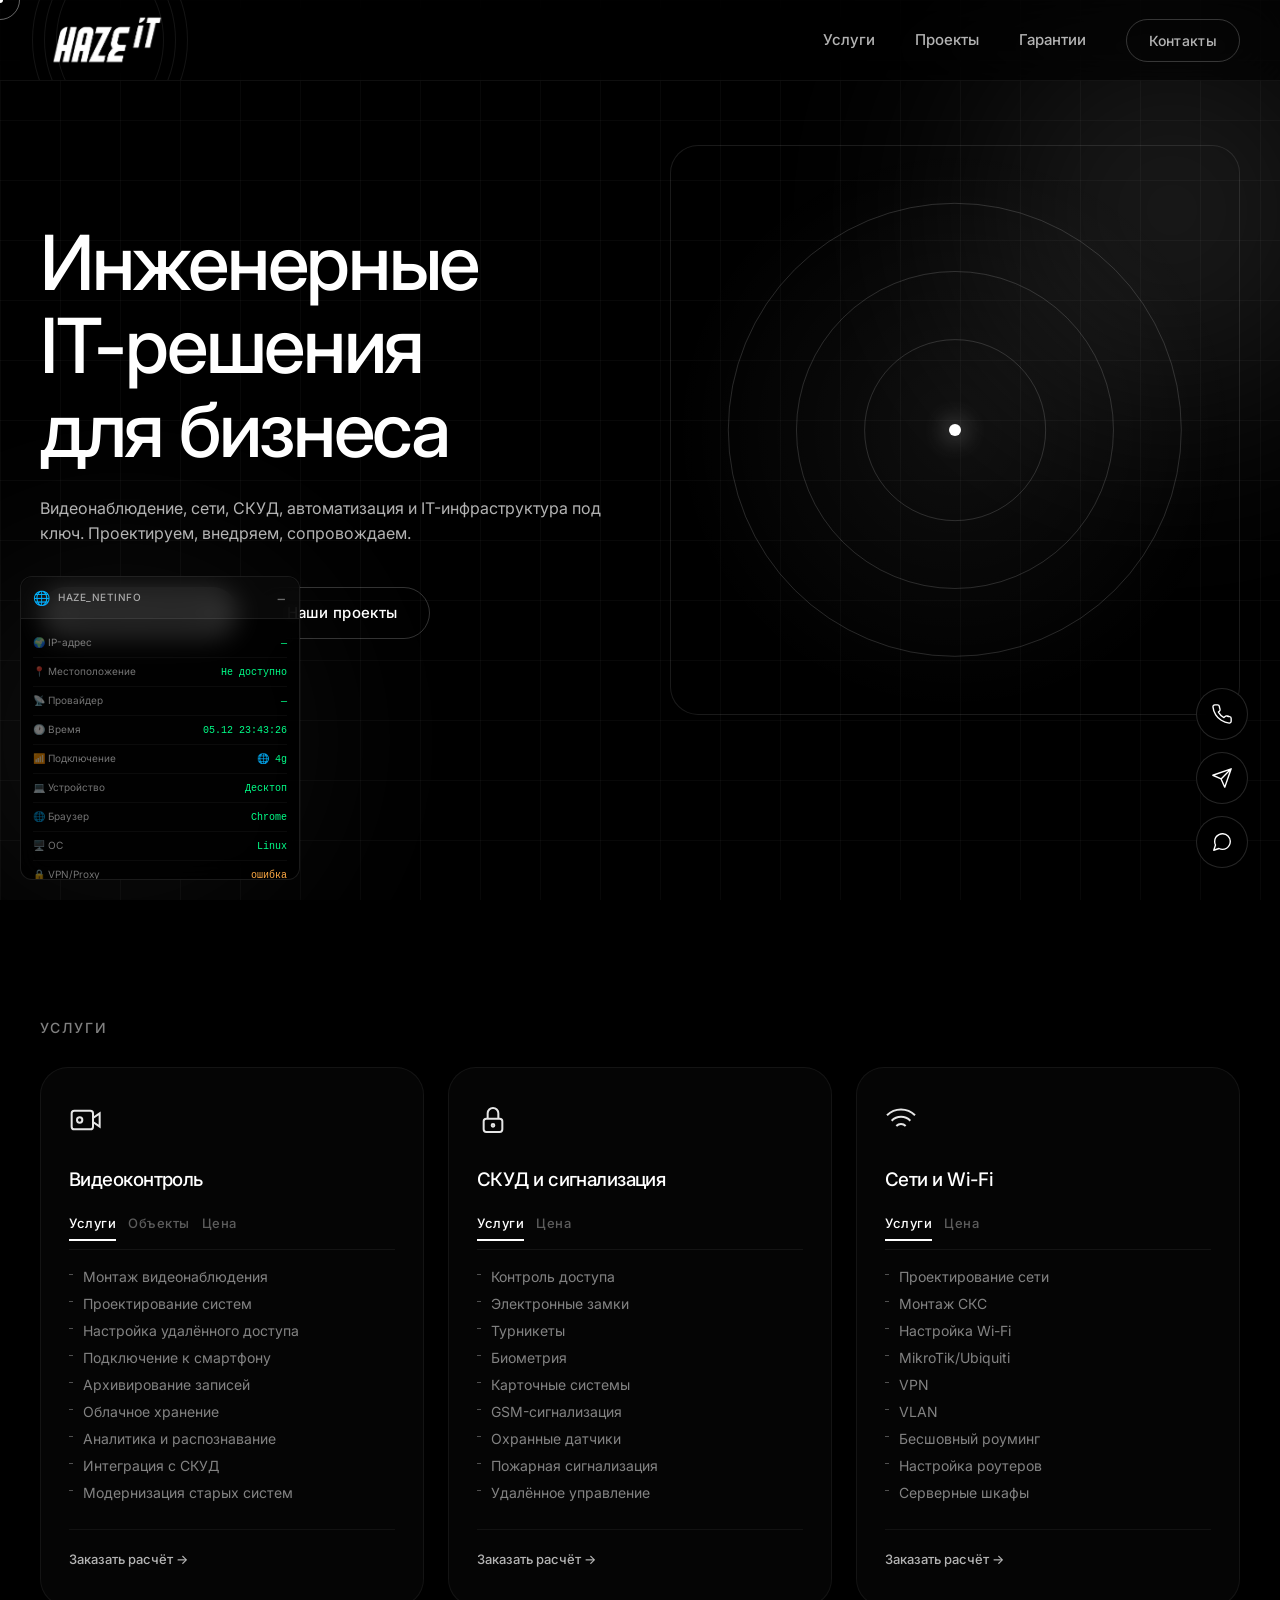
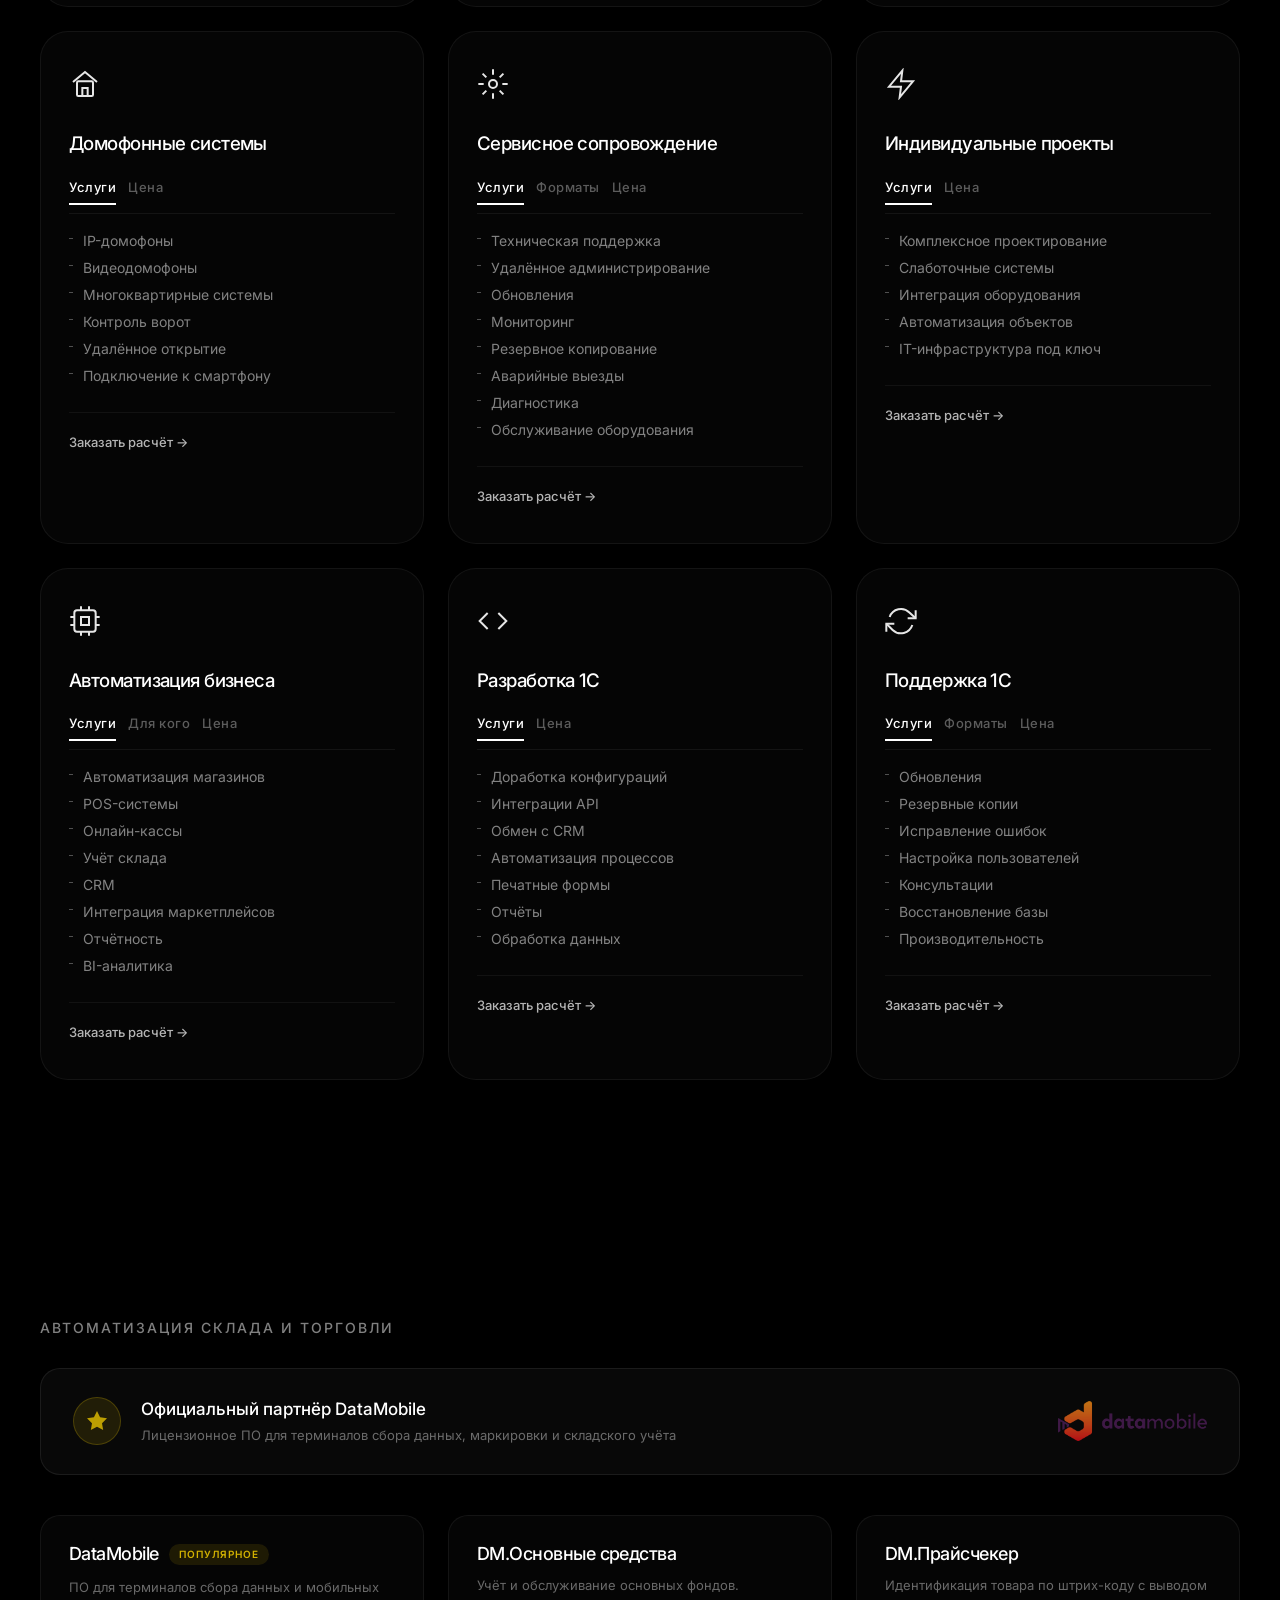
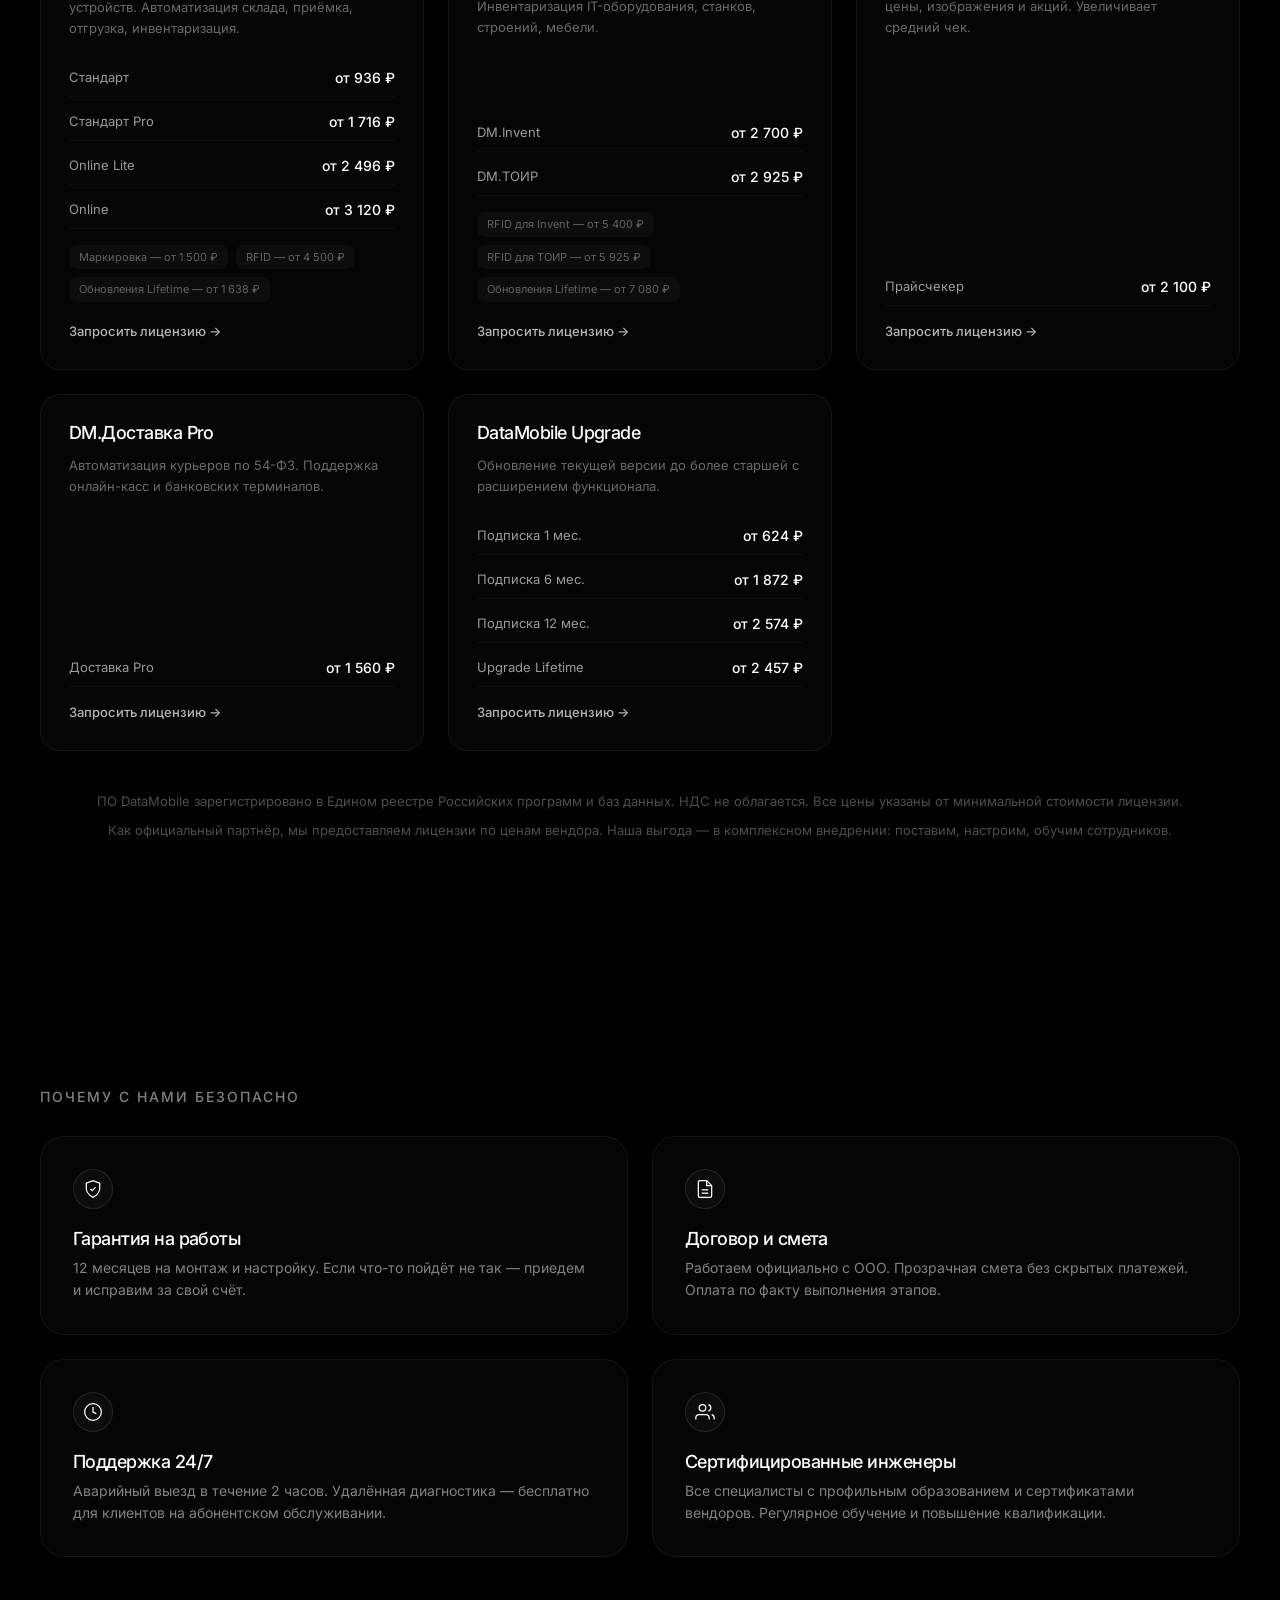
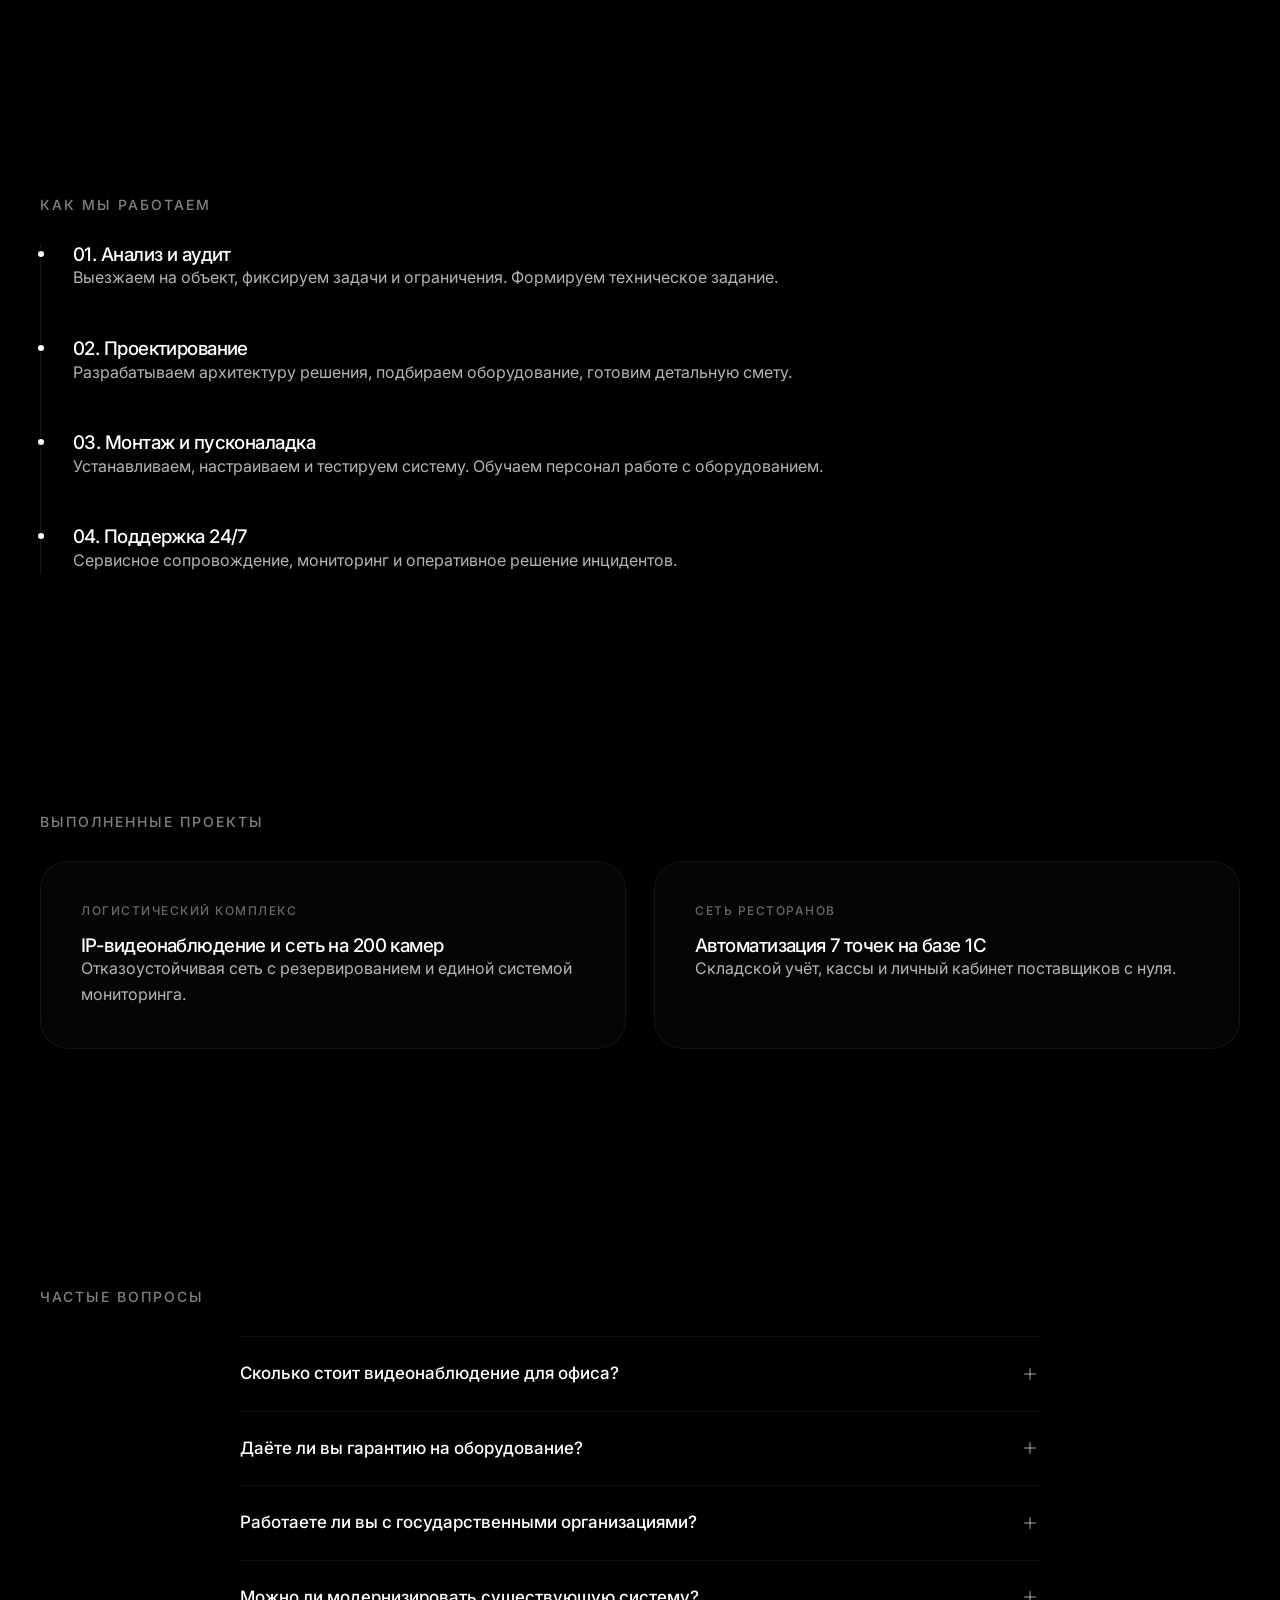
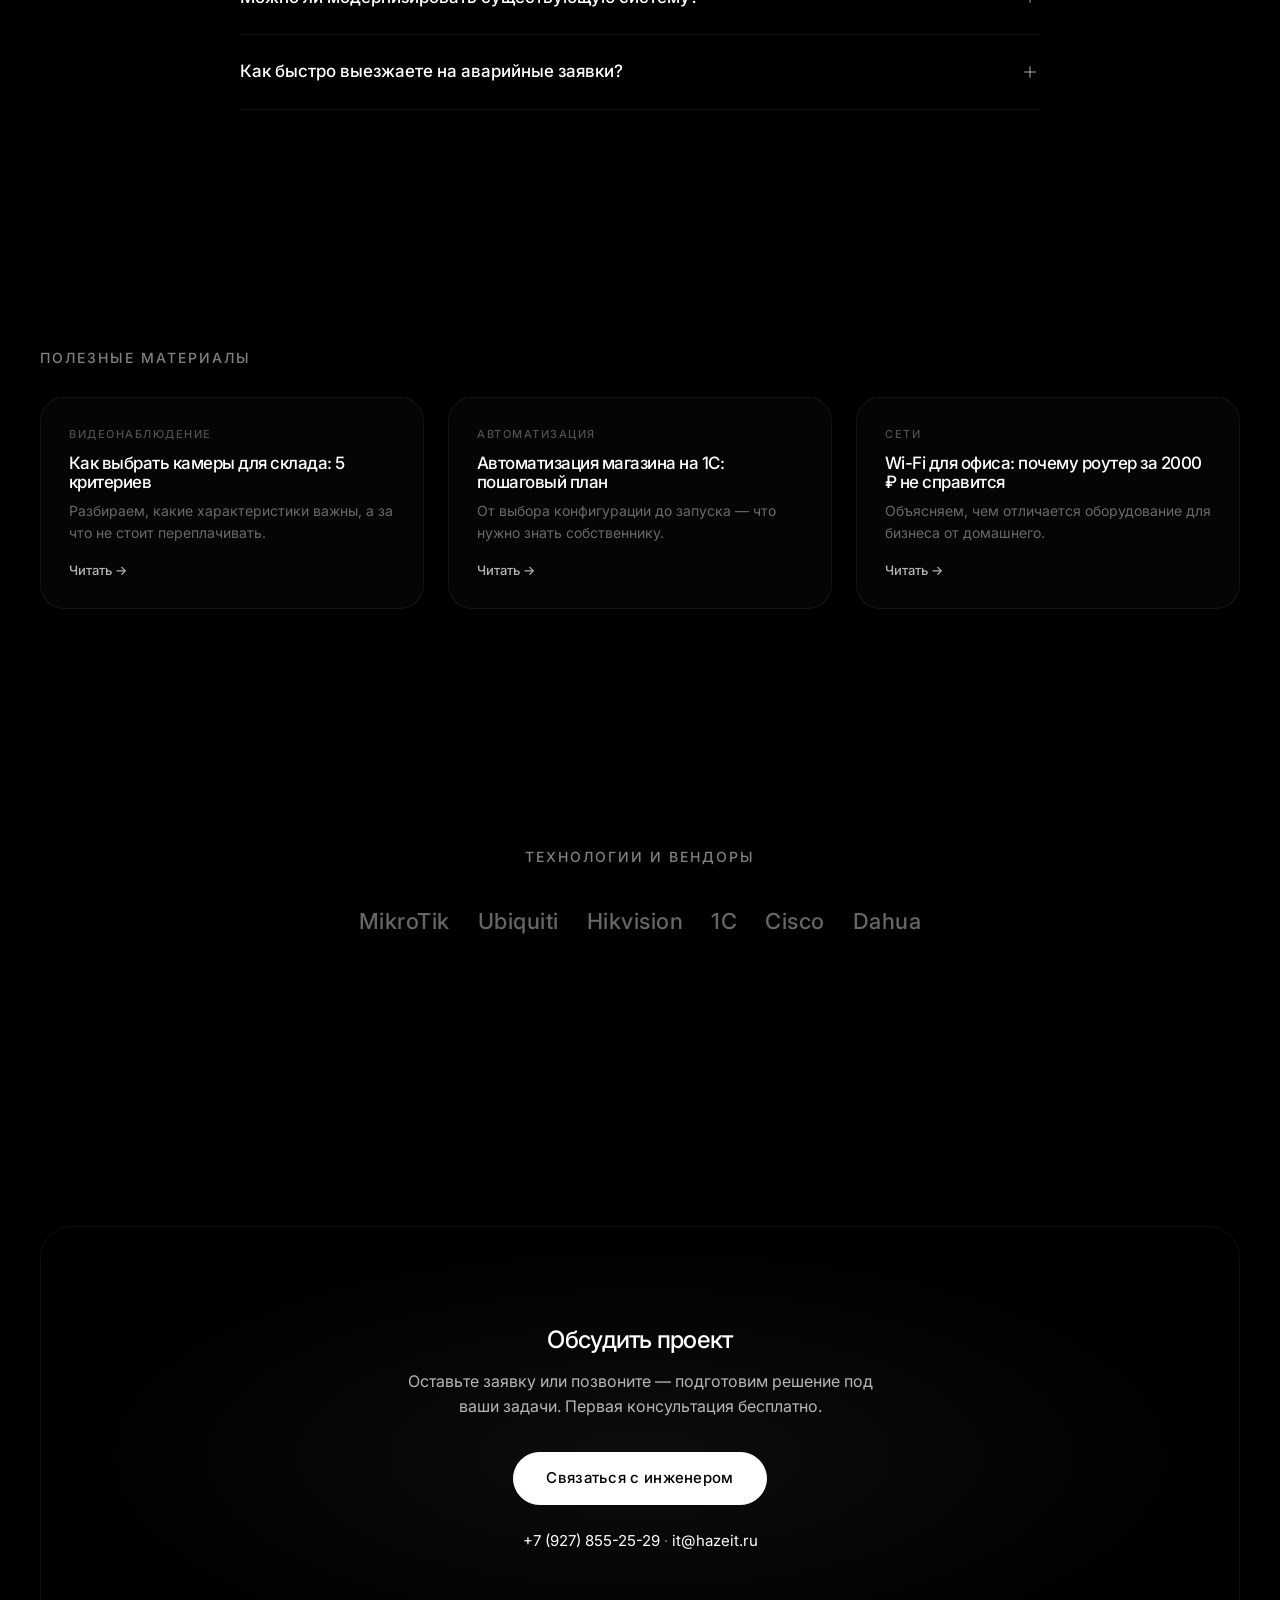
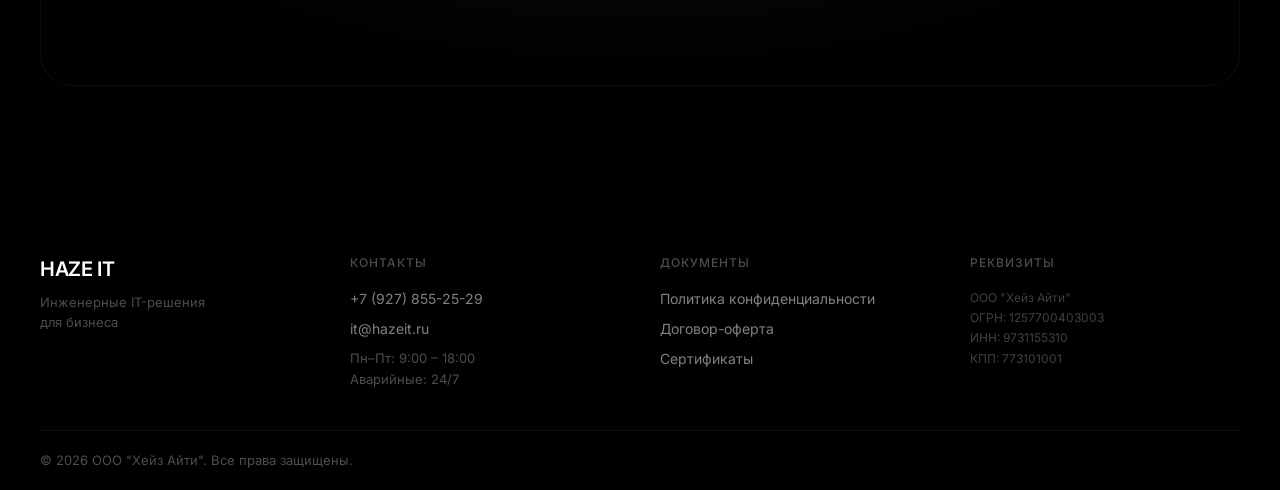
==== commit ef12066d: "Add files via upload" ====
--- a/index.html
+++ b/index.html
@@ -157,15 +157,15 @@
         
         <div class="partner-badge">
             <div class="partner-badge-icon">
-            <svg viewBox="0 0 24 24" aria-hidden="true"><path d="M12 2l3.09 6.26L22 9.27l-5 4.87 1.18 6.88L12 17.77l-6.18 3.25L7 14.14 2 9.27l6.91-1.01L12 2z"/></svg>
+                <svg viewBox="0 0 24 24" aria-hidden="true"><path d="M12 2l3.09 6.26L22 9.27l-5 4.87 1.18 6.88L12 17.77l-6.18 3.25L7 14.14 2 9.27l6.91-1.01L12 2z"/></svg>
             </div>
             <div class="partner-badge-text">
-            <span class="partner-badge-title">Официальный партнёр DataMobile</span>
-            <span class="partner-badge-subtitle">Лицензионное ПО для терминалов сбора данных, маркировки и складского учёта</span>
-            </div>
-            <img src="datamobile-logo.png" alt="DataMobile" class="partner-logo" onerror="this.style.display='none'">
-        </div>
-        
+                <span class="partner-badge-title">Официальный партнёр DataMobile</span>
+                <span class="partner-badge-subtitle">Лицензионное ПО для терминалов сбора данных, маркировки и складского учёта</span>
+            </div>
+            <img src="DataMobile_Logo.png" alt="DataMobile" class="partner-logo" onerror="this.style.display='none'">
+        </div>
+                
         <div class="datamobile-grid">
             <div class="dm-card">
             <div class="dm-card-header"><h3>DataMobile</h3><span class="dm-badge">Популярное</span></div>
